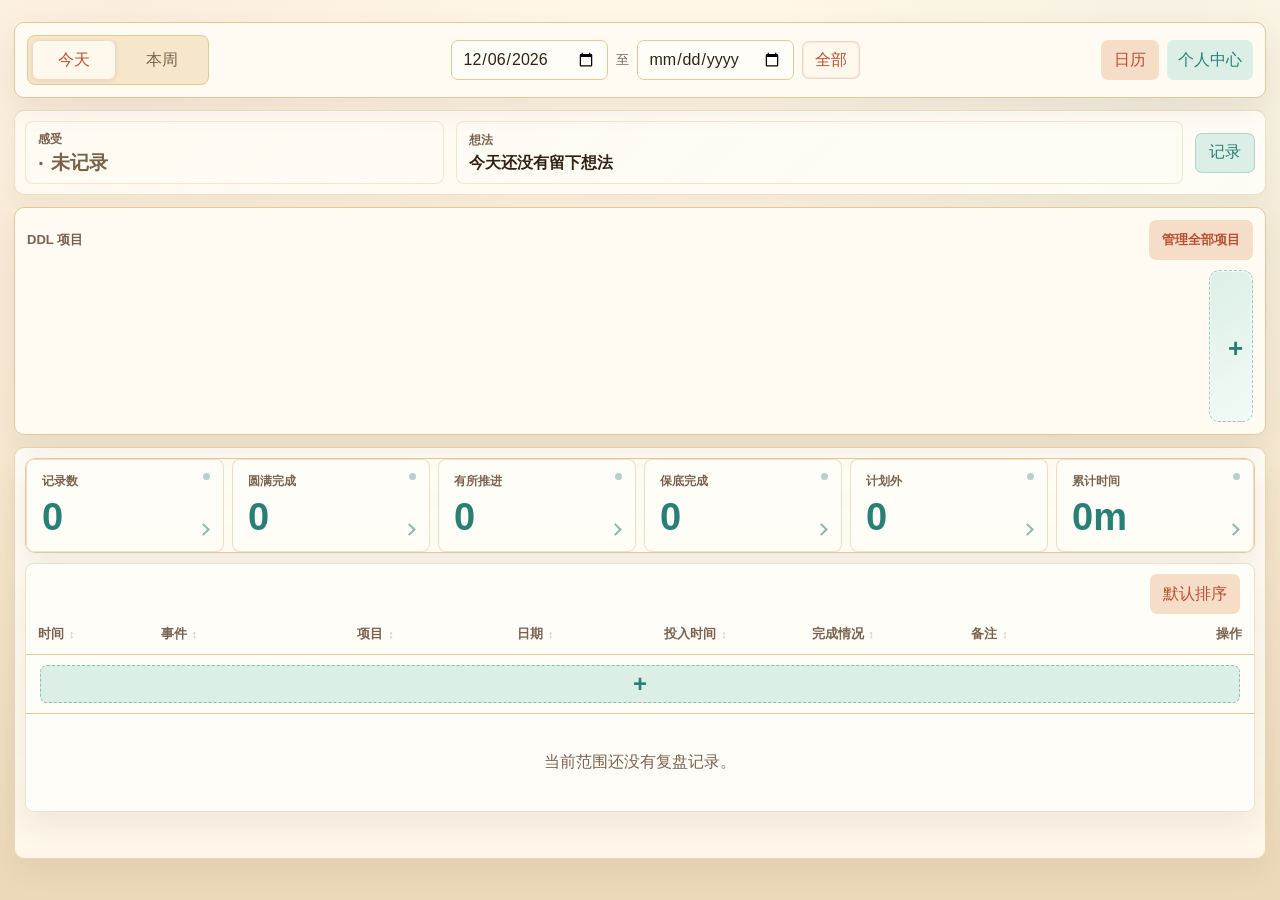
==== docs/test.html @ f7ca7f56 "Adjust test calendar defaults and mood chart" ====
<!doctype html>
<html lang="zh-CN">
<head>
  <meta charset="utf-8">
  <meta name="viewport" content="width=device-width, initial-scale=1">
  <title>每日任务表</title>
  <style>
    :root {
      color-scheme: light;
      --bg: #ecd9b9;
      --panel: #fffaf2;
      --text: #332216;
      --muted: #7b6250;
      --line: #e3c99a;
      --red-bg: #fff3ec;
      --red-line: #b94f32;
      --red-text: #8f3225;
      --green-bg: #edf4e4;
      --green-line: #3f8567;
      --green-text: #246950;
      --accent: #b94f32;
      --accent-soft: #f6ddc7;
      --gold-soft: #fff0c0;
      --gold: #94610f;
      --teal: #287f74;
      --teal-soft: #dcefe6;
      --shadow: 0 12px 28px rgba(80, 49, 20, 0.08);
    }

    * {
      box-sizing: border-box;
    }

    body {
      margin: 0;
      min-height: 100vh;
      background:
        radial-gradient(circle at 10% 0%, rgba(185, 79, 50, 0.06), transparent 31%),
        radial-gradient(circle at 90% 12%, rgba(40, 127, 116, 0.05), transparent 28%),
        linear-gradient(180deg, #fff7e8, var(--bg));
      color: var(--text);
      font-family: -apple-system, BlinkMacSystemFont, "Segoe UI", "PingFang SC",
        "Microsoft YaHei", sans-serif;
      letter-spacing: 0;
    }

    button,
    input,
    select,
    textarea {
      font: inherit;
    }

    button {
      cursor: pointer;
    }

    .emoji-mark {
      font-family: "Apple Color Emoji", "Segoe UI Emoji", "Noto Color Emoji", sans-serif;
    }

    .app {
      width: min(1280px, calc(100vw - 28px));
      margin: 0 auto;
      padding: 22px 0 40px;
    }

    .topbar,
    .ddl-strip,
    .status-panel,
    .todo-panel,
    .calendar-panel {
      background: var(--panel);
      border: 1px solid var(--line);
      border-radius: 10px;
      box-shadow: var(--shadow);
      backdrop-filter: blur(2px);
    }

    .topbar {
      display: grid;
      grid-template-columns: auto minmax(260px, 1fr) auto;
      gap: 12px;
      align-items: center;
      padding: 12px;
      margin-bottom: 12px;
    }

    .calendar-range-title {
      display: none;
      align-items: center;
      gap: 8px;
      min-width: 0;
    }

    .calendar-range-title button,
    .calendar-range-title select {
      min-height: 38px;
      border-radius: 7px;
      font-size: 15px;
      font-weight: 760;
    }

    .calendar-range-title button {
      padding: 0 14px;
      color: var(--accent);
      border: 1px solid rgba(185, 79, 50, 0.16);
      background: rgba(255, 248, 236, 0.7);
    }

    .calendar-range-title button.active {
      background: rgba(255, 248, 236, 0.96);
      box-shadow: inset 0 0 0 1px rgba(185, 79, 50, 0.12);
    }

    .calendar-range-title select {
      width: auto;
      min-width: 108px;
      padding-right: 28px;
      color: var(--text);
      background: #fffdf7;
    }

    .topbar.calendar-mode {
      grid-template-columns: minmax(0, 1fr) auto;
    }

    .topbar.calendar-mode .calendar-range-title {
      display: flex;
    }

    .topbar.calendar-mode .segmented,
    .topbar.calendar-mode .range-control {
      display: none;
    }

    .segmented {
      display: inline-grid;
      grid-template-columns: repeat(2, minmax(84px, 1fr));
      gap: 4px;
      padding: 4px;
      border: 1px solid var(--line);
      border-radius: 8px;
      background: #f6e7ca;
    }

    .segmented button,
    .ghost,
    .primary,
    .icon-button {
      min-height: 40px;
      border: 0;
      border-radius: 7px;
      transition: transform 140ms ease, background 140ms ease, color 140ms ease;
    }

    .segmented button {
      padding: 0 14px;
      color: var(--muted);
      background: transparent;
      outline: none;
    }

    .segmented button.active {
      color: var(--accent);
      background: #fff8ec;
      box-shadow: inset 0 0 0 1px rgba(185, 79, 50, 0.2), 0 1px 5px rgba(83, 48, 22, 0.09);
    }

    .segmented button:focus-visible,
    .ghost:focus-visible,
    .primary:focus-visible,
    .icon-button:focus-visible,
    .add-todo:focus-visible,
    .metric-button:focus-visible {
      outline: 2px solid rgba(185, 79, 50, 0.28);
      outline-offset: 2px;
    }

    .range-control {
      display: flex;
      flex-wrap: wrap;
      gap: 8px;
      align-items: center;
      justify-content: center;
    }

    .range-control span {
      color: var(--muted);
      font-size: 13px;
    }

    .range-control .range-helper {
      min-height: 38px;
      padding: 0 12px;
      color: var(--accent);
      border: 1px solid rgba(185, 79, 50, 0.14);
      background: rgba(255, 248, 236, 0.52);
      box-shadow: none;
    }

    .range-control .range-helper.active {
      border-color: rgba(185, 79, 50, 0.22);
      background: rgba(255, 248, 236, 0.82);
      box-shadow: inset 0 0 0 1px rgba(185, 79, 50, 0.08);
    }

    input,
    select,
    textarea {
      min-height: 40px;
      padding: 9px 11px;
      color: var(--text);
      border: 1px solid var(--line);
      border-radius: 7px;
      background: #fffdf7;
      outline: none;
    }

    textarea {
      width: 100%;
      min-height: 90px;
      resize: vertical;
    }

    input:focus,
    select:focus,
    textarea:focus {
      border-color: var(--accent);
      box-shadow: 0 0 0 3px rgba(185, 79, 50, 0.15);
    }

    .ghost,
    .icon-button {
      color: var(--accent);
      background: var(--accent-soft);
    }

    .ghost {
      padding: 0 13px;
    }

    .primary {
      padding: 0 16px;
      color: #fff;
      background: var(--accent);
      font-weight: 720;
    }

    .segmented button:hover,
    .ghost:hover,
    .primary:hover,
    .icon-button:hover {
      transform: translateY(-1px);
    }



    .top-actions {
      display: flex;
      gap: 8px;
      align-items: center;
      justify-content: flex-end;
    }

    .ghost.active {
      color: var(--accent);
      background: rgba(246, 221, 199, 0.82);
      box-shadow: inset 0 0 0 2px rgba(185, 79, 50, 0.12);
    }

    .account-button {
      min-width: 40px;
      padding-inline: 11px;
      color: var(--teal);
      background: var(--teal-soft);
    }

    .drawer-backdrop {
      position: fixed;
      inset: 0;
      z-index: 9000;
      background: rgba(57, 36, 26, 0.28);
      opacity: 0;
      pointer-events: none;
      transition: opacity 160ms ease;
    }

    .drawer-backdrop.open {
      opacity: 1;
      pointer-events: auto;
    }

    .account-drawer {
      position: fixed;
      top: 0;
      right: 0;
      z-index: 9001;
      width: min(390px, calc(100vw - 28px));
      height: 100vh;
      padding: 18px;
      overflow-y: auto;
      color: var(--text);
      background: linear-gradient(180deg, #fffdf7, #fff5e5);
      border-left: 1px solid var(--line);
      box-shadow: -18px 0 40px rgba(57, 36, 26, 0.18);
      transform: translateX(104%);
      transition: transform 190ms ease;
    }

    .account-drawer.open {
      transform: translateX(0);
    }

    .drawer-head {
      display: flex;
      align-items: flex-start;
      justify-content: space-between;
      gap: 10px;
      margin-bottom: 14px;
    }

    .drawer-head h2 {
      margin: 0;
      font-size: 22px;
    }

    .drawer-section {
      display: grid;
      gap: 10px;
      padding: 13px;
      margin-bottom: 12px;
      border: 1px solid rgba(227, 200, 155, 0.72);
      border-radius: 10px;
      background: rgba(255, 253, 247, 0.78);
    }

    .drawer-section h3 {
      margin: 0;
      color: var(--muted);
      font-size: 13px;
      font-weight: 820;
    }

    .account-status {
      display: flex;
      align-items: center;
      justify-content: space-between;
      gap: 10px;
      padding: 10px;
      border-radius: 9px;
      background: rgba(220, 239, 230, 0.74);
      color: var(--green-text);
      font-weight: 820;
    }

    .account-status.inactive {
      background: rgba(246, 221, 199, 0.68);
      color: var(--muted);
    }

    .account-status strong {
      font-size: 17px;
    }

    .account-card {
      display: grid;
      gap: 8px;
      padding: 11px;
      border: 1px solid rgba(63, 133, 103, 0.26);
      border-radius: 10px;
      background: linear-gradient(135deg, rgba(220, 239, 230, 0.82), rgba(255, 253, 247, 0.9));
    }

    .account-row {
      display: grid;
      grid-template-columns: 42px minmax(0, 1fr) auto;
      gap: 8px;
      align-items: center;
      font-size: 13px;
    }

    .account-row span:first-child {
      color: var(--muted);
      font-weight: 760;
    }

    .account-value {
      min-width: 0;
      overflow: hidden;
      text-overflow: ellipsis;
      white-space: nowrap;
      color: var(--green-text);
      font-weight: 820;
    }

    .tiny-button {
      min-height: 28px;
      padding: 0 8px;
      border: 0;
      border-radius: 7px;
      color: var(--accent);
      background: rgba(246, 221, 199, 0.72);
      font-size: 12px;
      font-weight: 760;
    }

    .drawer-section.pro-is-active {
      border-color: rgba(63, 133, 103, 0.28);
      background: linear-gradient(135deg, rgba(220, 239, 230, 0.46), rgba(255, 253, 247, 0.82));
    }

    [hidden] {
      display: none !important;
    }

    .pro-active-panel {
      display: grid;
      gap: 8px;
    }

    .pro-activated-note {
      padding: 9px 10px;
      border-radius: 9px;
      background: rgba(220, 239, 230, 0.7);
      color: var(--green-text);
      font-size: 12px;
      font-weight: 720;
      line-height: 1.45;
    }

    .pro-benefits {
      display: grid;
      gap: 7px;
      margin: 0;
      padding: 0;
      list-style: none;
    }

    .pro-benefits li {
      display: flex;
      gap: 7px;
      align-items: baseline;
      color: var(--text);
      font-size: 13px;
      font-weight: 760;
    }

    .pro-benefits li::before {
      content: "✓";
      color: var(--green-text);
      font-weight: 900;
    }

    .upgrade-card {
      display: grid;
      gap: 9px;
      padding: 13px;
      border-radius: 12px;
      background:
        radial-gradient(circle at 8% 0%, rgba(40, 127, 116, 0.12), transparent 34%),
        linear-gradient(135deg, rgba(255, 240, 192, 0.72), rgba(255, 243, 236, 0.9));
      border: 1px solid rgba(185, 79, 50, 0.18);
    }

    .upgrade-card strong {
      font-size: 17px;
      line-height: 1.25;
    }

    .upgrade-price {
      display: flex;
      align-items: baseline;
      justify-content: space-between;
      gap: 8px;
      width: 100%;
      min-height: 46px;
      padding: 10px 12px;
      border: 0;
      border-radius: 9px;
      color: #fffaf0;
      background: var(--accent);
      font: inherit;
      font-weight: 820;
      text-align: left;
      cursor: pointer;
    }

    .upgrade-price span {
      font-size: 12px;
      opacity: 0.9;
    }

    .pro-quick-action {
      min-height: 40px;
      color: var(--green-text);
      background: rgba(220, 239, 230, 0.76);
    }

    .test-reset-pro {
      justify-self: start;
      min-height: 30px;
      padding-inline: 9px;
      font-size: 12px;
      opacity: 0.78;
    }

    .sync-confirm {
      display: grid;
      gap: 7px;
      padding: 10px;
      border: 1px solid rgba(185, 79, 50, 0.18);
      border-radius: 9px;
      background: rgba(255, 246, 235, 0.88);
    }

    .sync-confirm strong {
      font-size: 14px;
    }

    .sync-confirm p {
      margin: 0;
      color: var(--muted);
      font-size: 12px;
      font-weight: 650;
      line-height: 1.45;
    }

    .sync-confirm-actions {
      display: flex;
      justify-content: flex-end;
      gap: 8px;
    }

    .sync-confirm-actions button {
      min-height: 32px;
      padding-inline: 12px;
      font-size: 13px;
    }

    .sync-message {
      min-height: 0;
      padding: 0;
      color: var(--green-text);
      font-size: 12px;
      font-weight: 720;
      line-height: 1.45;
    }

    .sync-message:not(:empty) {
      padding: 8px 10px;
      border-radius: 8px;
      background: rgba(220, 239, 230, 0.68);
    }

    .drawer-form {
      display: grid;
      gap: 8px;
    }

    .drawer-form input {
      width: 100%;
    }

    .drawer-note {
      margin: 0;
      color: var(--muted);
      font-size: 12px;
      font-weight: 650;
      line-height: 1.5;
    }

    .sync-action-grid {
      display: grid;
      gap: 8px;
    }

    .sync-action {
      display: grid;
      gap: 4px;
      width: 100%;
      min-height: 58px;
      padding: 10px 12px;
      text-align: left;
      border: 1px solid rgba(227, 200, 155, 0.66);
      border-radius: 9px;
      background: #fffaf2;
      color: var(--text);
    }

    .sync-action strong {
      color: var(--accent);
      font-size: 14px;
    }

    .sync-action span {
      color: var(--muted);
      font-size: 12px;
      font-weight: 650;
    }

    .note-detail-toolbar {
      display: flex;
      flex-wrap: wrap;
      gap: 8px;
      justify-content: flex-end;
      margin-bottom: 2px;
    }

    .ddl-strip {
      display: grid;
      gap: 10px;
      padding: 12px;
      margin-bottom: 12px;
    }

    .section-title {
      display: flex;
      align-items: center;
      justify-content: space-between;
      gap: 10px;
      color: var(--muted);
      font-size: 13px;
      font-weight: 720;
    }

    .project-rail-layout {
      position: relative;
      display: grid;
      grid-template-columns: minmax(0, 1fr) 44px;
      gap: 12px;
      align-items: stretch;
    }

    .project-rail-layout::after {
      content: "";
      pointer-events: none;
      position: absolute;
      top: 2px;
      right: 52px;
      bottom: 4px;
      width: 36px;
      background: linear-gradient(90deg, rgba(255, 250, 241, 0), rgba(91, 58, 24, 0.16));
      border-radius: 0 10px 10px 0;
      z-index: 2;
      opacity: 0;
      transition: opacity 0.18s ease;
    }

    .project-rail-layout.has-overflow::after {
      opacity: 1;
    }

    .project-rail {
      display: grid;
      grid-auto-flow: column;
      grid-auto-columns: max(210px, calc((100% - 28px) / 3));
      gap: 14px;
      overflow-x: auto;
      overscroll-behavior-x: contain;
      padding: 2px 2px 4px;
      scroll-snap-type: x proximity;
    }

    .project-rail-layout.has-overflow .project-rail {
      grid-auto-columns: max(210px, calc((100% - 54px) / 3));
    }

    .fixed-add-card {
      width: 44px;
      min-width: 44px;
      min-height: 152px;
      padding: 0;
      font-size: 26px;
      z-index: 3;
    }

    .fixed-add-card span {
      font-size: 0;
    }

    .fixed-add-card span::before {
      content: "+";
      font-size: 26px;
      line-height: 1;
    }

    .project-card {
      position: relative;
      display: grid;
      grid-template-rows: 1fr auto;
      min-height: 152px;
      padding: 17px 18px 14px;
      border: 1px solid rgba(223, 193, 139, 0.82);
      border-radius: 10px;
      background:
        linear-gradient(145deg, rgba(255, 253, 247, 0.98), rgba(255, 246, 229, 0.9)),
        #fff8ec;
      box-shadow: 0 10px 24px rgba(91, 58, 24, 0.08), inset 0 1px 0 rgba(255, 255, 255, 0.78);
      overflow: hidden;
      scroll-snap-align: start;
      transition: transform 140ms ease, box-shadow 140ms ease, border-color 140ms ease;
    }

    .project-card:hover {
      transform: translateY(-1px);
      box-shadow: 0 14px 28px rgba(91, 58, 24, 0.11), inset 0 1px 0 rgba(255, 255, 255, 0.82);
    }

    .project-card.is-filtered {
      border-color: rgba(40, 127, 116, 0.72);
      box-shadow: 0 0 0 3px rgba(40, 127, 116, 0.13), 0 16px 30px rgba(40, 127, 116, 0.12), inset 0 1px 0 rgba(255, 255, 255, 0.86);
    }

    .project-card.is-filtered::after {
      content: "";
      position: absolute;
      inset: 10px 10px auto auto;
      width: 9px;
      height: 9px;
      border-radius: 999px;
      background: var(--teal);
      box-shadow: 0 0 0 5px rgba(40, 127, 116, 0.12);
    }

    .project-card.has-ddl {
      background:
        radial-gradient(circle at 88% 12%, rgba(255, 255, 255, 0.72), transparent 28%),
        linear-gradient(145deg, rgba(255, 242, 202, 0.95), rgba(255, 251, 242, 0.94)),
        var(--gold-soft);
      border-color: rgba(205, 151, 55, 0.62);
    }

    .project-card.due-soon {
      background:
        radial-gradient(circle at 88% 12%, rgba(255, 255, 255, 0.7), transparent 29%),
        linear-gradient(145deg, rgba(255, 229, 214, 0.96), rgba(255, 248, 239, 0.94)),
        #fff3ec;
      border-color: rgba(185, 79, 50, 0.58);
    }

    .project-card.due-later {
      background:
        radial-gradient(circle at 88% 12%, rgba(255, 255, 255, 0.72), transparent 28%),
        linear-gradient(145deg, rgba(255, 241, 203, 0.96), rgba(255, 251, 242, 0.94)),
        var(--gold-soft);
      border-color: rgba(205, 151, 55, 0.62);
    }

    .project-card.has-ddl::before {
      content: "";
      position: absolute;
      inset: 0 auto 0 0;
      width: 6px;
      background: linear-gradient(180deg, #b94f32, #d38b2c);
      box-shadow: 0 0 18px rgba(185, 79, 50, 0.22);
    }

    .project-card.due-later::before {
      background: linear-gradient(180deg, #94610f, #d1a34a);
      box-shadow: 0 0 18px rgba(148, 97, 15, 0.18);
    }

    .project-card.add-card {
      place-items: center;
      color: var(--teal);
      background:
        linear-gradient(145deg, rgba(220, 239, 230, 0.95), rgba(246, 253, 249, 0.86)),
        var(--teal-soft);
      border: 1px dashed rgba(40, 127, 116, 0.38);
      box-shadow: inset 0 0 0 1px rgba(255, 255, 255, 0.5);
      font-weight: 760;
    }

    .project-card.add-card:hover {
      border-color: rgba(40, 127, 116, 0.54);
      background:
        linear-gradient(145deg, rgba(211, 235, 223, 0.98), rgba(247, 253, 250, 0.9)),
        var(--teal-soft);
    }

    .project-card.other-card {
      color: rgba(122, 97, 72, 0.72);
      background:
        linear-gradient(145deg, rgba(244, 236, 220, 0.8), rgba(255, 250, 241, 0.7)),
        rgba(238, 229, 212, 0.46);
      border-color: rgba(138, 104, 79, 0.22);
      box-shadow: none;
    }

    .other-count {
      margin-top: 8px;
      color: var(--muted);
      font-size: 13px;
      font-weight: 720;
    }

    .project-time-total {
      width: fit-content;
      max-width: 100%;
      padding: 4px 8px;
      color: rgba(42, 111, 86, 0.86);
      border: 1px solid rgba(42, 111, 86, 0.2);
      border-radius: 999px;
      background: rgba(229, 244, 234, 0.72);
      font-size: 12px;
      font-weight: 780;
      line-height: 1.2;
    }

    .project-content {
      display: grid;
      align-content: start;
      gap: 16px;
      min-width: 0;
      padding-left: 4px;
    }

    .project-name {
      min-width: 0;
      max-width: calc(100% - 28px);
      font-size: 18px;
      font-weight: 820;
      line-height: 1.25;
      overflow: hidden;
      text-overflow: ellipsis;
      white-space: nowrap;
    }

    .project-countdown {
      display: grid;
      grid-template-columns: auto minmax(0, 1fr);
      gap: 16px;
      align-items: center;
    }

    .project-date-placeholder {
      width: fit-content;
      max-width: 100%;
      padding: 6px 0 8px;
      color: rgba(122, 97, 72, 0.76);
      border-bottom: 1px dashed rgba(138, 104, 79, 0.32);
      font-size: 13px;
      font-weight: 760;
    }

    .schedule-editor {
      display: grid;
      grid-template-columns: minmax(112px, auto) minmax(0, 1fr);
      gap: 7px;
      align-items: center;
      max-width: 100%;
    }

    .project-card .schedule-editor {
      grid-template-columns: 1fr;
      width: 100%;
      padding-right: 30px;
    }

    .days-left {
      display: inline-flex;
      align-items: baseline;
      justify-content: center;
      min-width: 104px;
      min-height: 72px;
      padding: 8px 16px;
      color: #fffaf0;
      border-radius: 12px;
      background: linear-gradient(135deg, #b94f32, #d56b39);
      box-shadow: 0 14px 26px rgba(185, 79, 50, 0.22), inset 0 1px 0 rgba(255, 255, 255, 0.22);
      font-size: 38px;
      font-weight: 860;
      line-height: 1;
    }

    .days-left.long-range {
      align-items: center;
      min-width: 118px;
      font-size: 24px;
      letter-spacing: 0;
    }

    .days-left small {
      margin-left: 4px;
      font-size: 15px;
      font-weight: 760;
    }

    .project-card.due-later .days-left {
      color: #4b3216;
      background: linear-gradient(135deg, #f2c761, #e6b54d);
      box-shadow: 0 12px 22px rgba(148, 97, 15, 0.16), inset 0 1px 0 rgba(255, 255, 255, 0.32);
    }

    .project-card.waiting-project {
      background:
        radial-gradient(circle at 88% 12%, rgba(255, 255, 255, 0.72), transparent 29%),
        linear-gradient(145deg, rgba(255, 251, 242, 0.98), rgba(255, 246, 226, 0.92)),
        #fff8e8;
      border-color: rgba(185, 126, 31, 0.46);
    }

    .project-card.waiting-project::before {
      background: linear-gradient(180deg, #b97e1f, #e1b960);
      box-shadow: 0 0 18px rgba(185, 126, 31, 0.18);
    }

    .project-card.due-soon .days-left {
      background: linear-gradient(135deg, #b94f32, #d56b39);
    }

    .countdown-text {
      color: var(--muted);
      font-size: 13px;
      font-weight: 760;
      line-height: 1.36;
    }

    .project-ddl {
      color: var(--gold);
      font-size: 13px;
      font-weight: 720;
    }

    .project-card > .project-card-actions {
      position: absolute;
      right: 12px;
      bottom: 12px;
      display: flex;
      justify-content: flex-end;
      gap: 6px;
    }

    .project-card > .project-card-actions .icon-button {
      width: 28px;
      min-width: 28px;
      min-height: 28px;
      color: rgba(185, 79, 50, 0.58);
      background: rgba(246, 221, 199, 0.58);
      box-shadow: none;
      font-size: 13px;
    }

    .project-card:has(.schedule-editor) > .project-card-actions {
      opacity: 0.25;
      pointer-events: none;
    }

    .project-list-item .project-card-actions {
      display: flex;
      justify-content: flex-end;
      gap: 6px;
    }

    .project-list-item .project-card-actions .icon-button {
      width: 30px;
      min-width: 30px;
      min-height: 30px;
      color: rgba(185, 79, 50, 0.62);
      background: rgba(246, 221, 199, 0.58);
      box-shadow: none;
    }

    .project-list {
      display: grid;
      gap: 12px;
      max-height: min(62vh, 560px);
      overflow: auto;
      padding-right: 3px;
      outline: none;
    }

    .project-list-group {
      display: grid;
      gap: 0;
      border: 1px solid rgba(227, 200, 155, 0.62);
      border-radius: 10px;
      background: rgba(255, 250, 241, 0.62);
      overflow: hidden;
    }

    .project-list-group + .project-list-group {
      margin-top: 0;
    }

    .project-list-heading {
      display: flex;
      align-items: center;
      justify-content: space-between;
      width: 100%;
      min-height: 48px;
      padding: 12px 14px;
      color: var(--muted);
      border: 0;
      background: linear-gradient(90deg, rgba(255, 244, 224, 0.94), rgba(255, 252, 246, 0.76));
      text-align: left;
      font-size: 15px;
      font-weight: 820;
      cursor: pointer;
    }

    .project-list-heading:focus {
      outline: none;
    }

    .project-list-heading:focus-visible {
      box-shadow: inset 0 0 0 2px rgba(185, 79, 50, 0.18);
    }

    .project-list-heading .heading-main {
      display: inline-flex;
      align-items: center;
      gap: 8px;
    }

    .project-list-heading .chevron {
      color: var(--accent);
      font-size: 16px;
      line-height: 1;
    }

    .project-list-heading strong {
      color: var(--text);
      font-size: 17px;
    }

    .project-list-heading[aria-expanded="true"] {
      border-bottom: 1px solid rgba(227, 200, 155, 0.45);
    }

    .project-list-item {
      display: grid;
      grid-template-columns: minmax(190px, 1fr) minmax(150px, 220px) 38px;
      gap: 12px;
      align-items: center;
      min-height: 64px;
      margin: 9px 12px;
      padding: 12px 14px;
      border: 1px solid rgba(227, 200, 155, 0.72);
      border-radius: 10px;
      background: rgba(255, 253, 247, 0.84);
      overflow: visible;
    }

    .project-list-item:has(.schedule-editor) {
      grid-template-columns: minmax(190px, 1fr) minmax(340px, 1.25fr) 38px;
    }

    .project-list-item .project-ddl {
      min-width: 0;
      overflow: hidden;
      text-overflow: ellipsis;
      white-space: nowrap;
    }

    .project-list-item .project-ddl:has(.schedule-editor) {
      overflow: visible;
      white-space: normal;
    }

    .project-list-item .schedule-editor {
      grid-template-columns: 1fr;
      width: 100%;
    }

    .merge-panel {
      display: grid;
      gap: 12px;
      padding: 14px;
      border: 1px solid rgba(227, 200, 155, 0.62);
      border-radius: 10px;
      background: linear-gradient(135deg, rgba(255, 247, 232, 0.9), rgba(255, 253, 247, 0.96));
    }

    .merge-panel[hidden] {
      display: none;
    }

    .merge-panel-head {
      display: flex;
      justify-content: space-between;
      gap: 12px;
      color: var(--muted);
      font-size: 13px;
      font-weight: 720;
      line-height: 1.45;
    }

    .merge-grid {
      display: grid;
      grid-template-columns: minmax(0, 1.2fr) minmax(0, 1fr);
      gap: 12px;
      align-items: start;
    }

    .merge-grid select {
      width: 100%;
      min-height: 40px;
    }

    .merge-grid select[multiple] {
      min-height: 124px;
      padding: 8px;
    }

    .merge-actions {
      display: flex;
      justify-content: flex-end;
      gap: 8px;
      flex-wrap: wrap;
    }

    .main-content {
      display: grid;
      gap: 10px;
      padding: 10px;
      border: 1px solid rgba(227, 200, 155, 0.72);
      border-radius: 10px;
      background: linear-gradient(180deg, rgba(255, 253, 247, 0.94), rgba(255, 249, 238, 0.9));
      box-shadow: 0 12px 28px rgba(91, 58, 24, 0.08), inset 0 1px 0 rgba(255, 255, 255, 0.82);
    }

    .day-state-strip {
      display: grid;
      grid-template-columns: minmax(230px, 0.95fr) minmax(0, 1.65fr) auto;
      gap: 12px;
      align-items: stretch;
      min-height: 74px;
      margin: 0 0 12px;
      padding: 10px;
      border: 1px solid rgba(227, 200, 155, 0.58);
      border-radius: 10px;
      background: linear-gradient(135deg, var(--mood-bg, rgba(255, 250, 241, 0.9)), rgba(255, 253, 247, 0.95));
      box-shadow: inset 0 1px 0 rgba(255, 255, 255, 0.84), 0 8px 18px rgba(91, 58, 24, 0.045);
    }

    .day-state-strip.range-mode {
      grid-template-columns: minmax(340px, 1.25fr) minmax(0, 1fr);
      cursor: default;
    }

    .day-state-strip.range-mode #openDayStateBtn {
      display: none;
    }

    .state-strip-title,
    .mood-summary,
    .thought-summary {
      min-width: 0;
      padding: 9px 12px;
      border: 1px solid rgba(227, 200, 155, 0.42);
      border-radius: 8px;
      background: rgba(255, 253, 247, 0.48);
    }

    .state-strip-title {
      display: none;
    }

    .state-strip-title span,
    .mood-summary span,
    .thought-summary > span {
      color: var(--muted);
      font-size: 12px;
      font-weight: 720;
    }

    .state-strip-title strong {
      color: var(--text);
      font-size: 18px;
      line-height: 1.1;
    }

    .day-state-strip.range-mode .mood-summary,
    .thought-summary {
      cursor: pointer;
    }

    .day-state-strip:not(.range-mode) .mood-summary {
      cursor: default;
    }

    .mood-summary {
      display: grid;
      align-content: center;
      gap: 4px;
    }

    .mood-summary strong {
      display: inline-flex;
      align-items: center;
      gap: 7px;
      min-width: 0;
      color: var(--mood-color, var(--text));
      font-size: 19px;
      line-height: 1.16;
    }

    .mood-summary .mood-emoji {
      font-family: "Apple Color Emoji", "Segoe UI Emoji", "Noto Color Emoji", sans-serif;
      font-size: 21px;
      line-height: 1;
    }

    .thought-summary {
      display: grid;
      align-content: center;
      gap: 4px;
      min-height: 52px;
      color: var(--text);
      font-weight: 760;
      overflow: hidden;
    }

    #openDayStateBtn {
      align-self: center;
      color: var(--teal);
      background: var(--teal-soft);
      border: 1px solid rgba(40, 127, 116, 0.24);
    }

    .thought-line {
      display: flex;
      align-items: baseline;
      gap: 7px;
      min-width: 0;
      white-space: nowrap;
    }

    .thought-time {
      flex: 0 0 auto;
      color: var(--muted);
      font-size: 12px;
      font-weight: 760;
    }

    .thought-text {
      min-width: 0;
      overflow: hidden;
      text-overflow: ellipsis;
      white-space: nowrap;
    }

    .mood-curve {
      width: 100%;
      min-height: 48px;
    }

    .mood-curve svg {
      display: block;
      width: 100%;
      height: 62px;
      overflow: visible;
    }

    .mood-curve .curve-segment {
      fill: none;
      stroke: var(--segment-color, #4f8f76);
      stroke-width: 3;
      stroke-linecap: round;
      stroke-linejoin: round;
    }

    .mood-curve path.curve-segment {
      stroke-width: 3.5;
    }

    .mood-curve circle {
      fill: var(--point-color, #4f8f76);
      stroke: #fffaf0;
      stroke-width: 2;
    }

    .mood-curve .curve-guide {
      stroke: rgba(138, 104, 79, 0.14);
      stroke-width: 1;
    }

    .mood-curve .neutral-guide {
      stroke: rgba(138, 104, 79, 0.46);
      stroke-width: 1.5;
      stroke-dasharray: 4 5;
    }

    .mood-curve text {
      font-weight: 720;
    }

    #dayStateDialog {
      width: min(680px, calc(100vw - 28px));
    }

    .mood-picker {
      display: grid;
      grid-template-columns: repeat(7, minmax(0, 1fr));
      gap: 6px;
      border: 0;
      padding: 0;
      margin: 0;
    }

    .mood-picker legend {
      grid-column: 1 / -1;
      margin-bottom: 4px;
      color: var(--muted);
      font-size: 12px;
      font-weight: 720;
    }

    .mood-picker label {
      position: relative;
      display: grid;
      place-items: center;
      min-height: 54px;
      padding: 7px 6px;
      color: var(--mood-option-color, var(--muted));
      border: 1px solid rgba(227, 200, 155, 0.66);
      border-radius: 8px;
      background: var(--mood-option-bg, #fffdf7);
      text-align: center;
      font-size: 12px;
      font-weight: 760;
      cursor: pointer;
      transition: transform 0.16s ease, box-shadow 0.16s ease, border-color 0.16s ease;
    }

    .mood-picker input {
      position: absolute;
      opacity: 0;
      pointer-events: none;
    }

    .mood-picker label:has(input:checked) {
      color: var(--accent);
      border-color: var(--accent);
      box-shadow: inset 0 0 0 2px rgba(185, 79, 50, 0.18), 0 10px 22px rgba(91, 58, 24, 0.12);
      transform: translateY(-2px);
    }

    .mood-picker label:has(input:checked)::after {
      content: "";
      position: absolute;
      right: 8px;
      top: 8px;
      width: 8px;
      height: 8px;
      border-radius: 999px;
      background: var(--accent);
      box-shadow: 0 0 0 4px rgba(185, 79, 50, 0.14);
    }

    #thoughtText {
      min-height: 96px;
      resize: vertical;
    }

    .thought-list {
      display: grid;
      gap: 5px;
      max-height: 150px;
      overflow: auto;
      padding-right: 2px;
    }

    .thought-item {
      display: grid;
      grid-template-columns: 9px 44px minmax(0, 1fr) auto;
      gap: 8px;
      align-items: center;
      padding: 5px 2px;
      color: var(--text);
    }

    .thought-item::before {
      content: "";
      width: 7px;
      height: 7px;
      margin-top: 7px;
      border-radius: 999px;
      background: rgba(79, 143, 118, 0.72);
    }

    .thought-item time {
      color: var(--muted);
      font-size: 11px;
      font-weight: 760;
    }

    .thought-item .thought-text-field {
      min-width: 0;
      overflow: hidden;
      text-overflow: ellipsis;
      white-space: nowrap;
    }

    .thought-actions {
      display: inline-flex;
      gap: 4px;
      opacity: 0.46;
      transition: opacity 140ms ease;
    }

    .thought-item:hover .thought-actions {
      opacity: 1;
    }

    .thought-action {
      width: 28px;
      height: 28px;
      min-height: 28px;
      border: 0;
      border-radius: 7px;
      color: var(--muted);
      background: rgba(246, 221, 199, 0.62);
    }

    .thought-action:hover {
      color: var(--accent);
      background: rgba(246, 221, 199, 0.94);
    }

    .thought-edit-input {
      width: 100%;
      min-width: 0;
      min-height: 116px;
      max-height: 260px;
      padding: 9px 10px;
      border: 1px solid rgba(185, 79, 50, 0.28);
      border-radius: 8px;
      background: #fffdf7;
      line-height: 1.55;
      resize: vertical;
    }

    .thought-item.editing {
      grid-template-columns: 9px 44px minmax(0, 1fr);
      align-items: start;
      padding-block: 8px;
    }

    .thought-item.editing .thought-actions {
      display: none;
    }

    #noteDetailDialog {
      width: min(760px, calc(100vw - 28px));
    }

    .note-detail-body {
      display: grid;
      gap: 12px;
    }

    .mood-chart {
      padding: 10px;
      overflow-x: auto;
      overflow-y: hidden;
      border: 1px solid rgba(227, 200, 155, 0.58);
      border-radius: 9px;
      background: linear-gradient(135deg, rgba(255, 253, 247, 0.96), rgba(249, 241, 224, 0.72));
      scrollbar-color: rgba(185, 79, 50, 0.24) transparent;
    }

    .mood-chart svg {
      display: block;
      width: var(--chart-width, 720px);
      max-width: none;
      height: 260px;
    }

    .thought-day {
      border: 1px solid rgba(227, 200, 155, 0.54);
      border-radius: 9px;
      background: rgba(255, 253, 247, 0.76);
      overflow: hidden;
    }

    .thought-day summary {
      display: flex;
      justify-content: space-between;
      gap: 12px;
      padding: 10px 12px;
      color: var(--text);
      font-weight: 800;
      cursor: pointer;
      background: linear-gradient(90deg, rgba(255, 246, 229, 0.86), rgba(255, 253, 247, 0.8));
    }

    .thought-day .thought-list {
      padding: 6px 12px 10px;
    }

    .sort-header {
      display: inline-flex;
      align-items: center;
      gap: 5px;
      padding: 0;
      border: 0;
      background: transparent;
      color: inherit;
      font: inherit;
      font-weight: 820;
      cursor: pointer;
    }

    .sort-header::after {
      content: "↕";
      color: rgba(138, 104, 79, 0.42);
      font-size: 11px;
    }

    .sort-header.active::after {
      content: attr(data-mark);
      color: var(--accent);
    }

    .project-section-row td {
      height: 28px;
      padding: 4px 16px;
      color: rgba(138, 104, 79, 0.58);
      font-size: 12px;
      font-weight: 760;
      text-align: right;
      background: linear-gradient(90deg, rgba(255, 253, 247, 0), rgba(247, 236, 215, 0.56));
      border-bottom: 1px solid rgba(227, 200, 155, 0.36);
    }

    .status-panel {
      display: grid;
      grid-template-columns: repeat(6, minmax(0, 1fr));
      gap: 8px;
      padding: 0;
      overflow: hidden;
      background: transparent;
    }

    .metric,
    .metric-button {
      position: relative;
      display: grid;
      align-content: space-between;
      min-width: 0;
      min-height: 86px;
      padding: 13px 15px 14px;
      border: 1px solid rgba(227, 200, 155, 0.56);
      border-radius: 8px;
      background: rgba(255, 253, 247, 0.86);
      box-shadow: inset 0 1px 0 rgba(255, 255, 255, 0.78);
    }

    .metric::before,
    .metric-button::before {
      content: "";
      position: absolute;
      top: 13px;
      right: 13px;
      width: 7px;
      height: 7px;
      border-radius: 999px;
      background: rgba(185, 79, 50, 0.22);
    }

    .metric span,
    .metric-button span {
      display: block;
      margin-bottom: 8px;
      color: var(--muted);
      font-size: 12px;
      font-weight: 760;
    }

    .metric strong,
    .metric-button strong {
      display: block;
      overflow: hidden;
      color: var(--text);
      font-size: clamp(26px, 2.4vw, 34px);
      line-height: 1.03;
      text-overflow: ellipsis;
      white-space: nowrap;
    }

    .metric:nth-child(2)::before {
      background: rgba(185, 79, 50, 0.34);
    }

    .metric:nth-child(3)::before {
      background: rgba(63, 133, 103, 0.34);
    }

    .metric:nth-child(4)::before {
      background: rgba(209, 144, 47, 0.38);
    }

    .metric-button {
      width: 100%;
      color: inherit;
      text-align: left;
      cursor: pointer;
      transition: transform 140ms ease, border-color 140ms ease, background 140ms ease, box-shadow 140ms ease;
    }

    .metric-button::before {
      background: rgba(40, 127, 116, 0.34);
    }

    .metric-button::after {
      content: "";
      position: absolute;
      right: 15px;
      bottom: 17px;
      width: 7px;
      height: 7px;
      border-top: 2px solid rgba(40, 127, 116, 0.54);
      border-right: 2px solid rgba(40, 127, 116, 0.54);
      transform: rotate(45deg);
    }

    .metric-button strong {
      padding-right: 22px;
      color: #287f74;
      font-size: clamp(30px, 3vw, 38px);
      letter-spacing: 0;
    }

    .metric-button:hover {
      transform: translateY(-1px);
      border-color: rgba(40, 127, 116, 0.34);
      background: rgba(237, 247, 240, 0.92);
      box-shadow: 0 8px 18px rgba(105, 76, 34, 0.08), inset 0 1px 0 rgba(255, 255, 255, 0.82);
    }

    .todo-panel {
      overflow: hidden;
      border: 1px solid rgba(227, 200, 155, 0.56);
      border-radius: 9px;
      background: #fffdf8;
    }

    .todo-tools {
      display: flex;
      justify-content: flex-end;
      gap: 8px;
      padding: 10px 14px 0;
      background: transparent;
    }

    .inline-input,
    .inline-select,
    .inline-date,
    .inline-time,
    .inline-time-editor select,
    .inline-date-editor select {
      width: 100%;
      min-width: 0;
      min-height: 34px;
      padding: 6px 8px;
      color: inherit;
      border-color: rgba(227, 200, 155, 0.65);
      background: rgba(255, 253, 247, 0.72);
      font-weight: 720;
    }

    .inline-input {
      font-size: 16px;
    }

    .inline-time-editor,
    .inline-date-editor {
      display: inline-grid;
      align-items: center;
      gap: 5px;
      width: max-content;
      max-width: 100%;
      color: inherit;
      font-weight: 720;
    }

    .inline-time-editor {
      grid-template-columns: minmax(70px, auto) auto minmax(56px, auto);
      padding: 4px;
      border: 1px solid rgba(227, 200, 155, 0.65);
      border-radius: 8px;
      background: rgba(255, 253, 247, 0.8);
    }

    .inline-date-editor {
      grid-template-columns: minmax(70px, auto) minmax(50px, auto) minmax(50px, auto);
    }

    .inline-date-editor[hidden] {
      display: none;
    }

    .project-date-editor {
      grid-column: 1 / -1;
      width: 100%;
    }

    .project-card .project-date-editor {
      grid-template-columns: minmax(72px, 1fr) minmax(52px, 0.72fr) minmax(52px, 0.72fr);
    }

    .inline-time-editor select,
    .inline-date-editor select {
      width: auto;
      min-width: 0;
      padding: 5px 6px;
      font-size: 12px;
      font-variant-numeric: tabular-nums;
    }

    .inline-field-wrap {
      min-width: 140px;
    }

    [data-task-field],
    [data-project-field] {
      cursor: text;
    }

    [data-task-field="projectId"],
    [data-task-field="timeBucket"],
    [data-task-field="targetDate"],
    [data-task-field="durationMinutes"],
    [data-task-field="completionRating"],
    [data-project-field="ddl"] {
      cursor: pointer;
    }

    table {
      width: 100%;
      min-width: 0;
      table-layout: fixed;
      border-collapse: collapse;
    }

    th:nth-child(1),
    td:nth-child(1) { width: 10%; }

    th:nth-child(2),
    td:nth-child(2) { width: 16%; }

    th:nth-child(3),
    td:nth-child(3) { width: 13%; }

    th:nth-child(4),
    td:nth-child(4) { width: 12%; }

    th:nth-child(5),
    td:nth-child(5) { width: 12%; }

    th:nth-child(6),
    td:nth-child(6) { width: 13%; }

    th:nth-child(7),
    td:nth-child(7) { width: 18%; }

    th:nth-child(8),
    td:nth-child(8) { width: 6%; }

    table.project-table-view th:nth-child(1),
    table.project-table-view td:nth-child(1) { width: 13%; }

    table.project-table-view th:nth-child(2),
    table.project-table-view td:nth-child(2) { width: 17%; }

    table.project-table-view th:nth-child(3),
    table.project-table-view td:nth-child(3) { width: 10%; }

    th,
    td {
      min-width: 0;
      padding: 11px 12px;
      text-align: left;
      border-bottom: 1px solid var(--line);
      vertical-align: middle;
      white-space: nowrap;
      overflow: hidden;
      text-overflow: ellipsis;
    }

    th:last-child,
    td:last-child {
      text-align: right;
      overflow: visible;
    }

    th {
      color: var(--muted);
      background: #fffdf8;
      font-size: 13px;
      font-weight: 720;
    }

    .add-row td {
      padding: 10px 14px;
      background: #fffdf7;
    }

    .time-section-row td {
      height: 10px;
      padding: 0;
      color: transparent;
      background: transparent;
      border-bottom: 1px solid rgba(227, 200, 155, 0.22);
      font-size: 0;
      line-height: 0;
    }

    .planned-time {
      color: var(--muted);
      font-weight: 720;
      white-space: nowrap;
    }

    .planned-time.empty-time {
      opacity: 0.58;
      font-weight: 620;
    }

    .add-todo {
      width: 100%;
      min-height: 38px;
      color: var(--teal);
      border: 1px dashed rgba(47, 127, 120, 0.45);
      border-radius: 7px;
      background: var(--teal-soft);
      font-size: 24px;
      font-weight: 780;
      line-height: 1;
    }

    .task-row.pending {
      color: var(--red-text);
      background: var(--red-bg);
    }

    .task-row.pending td:first-child {
      border-left: 4px solid var(--red-line);
    }

    .task-row.done {
      color: var(--green-text);
      background: var(--green-bg);
    }

    .task-row.done td:first-child {
      border-left: 4px solid var(--green-line);
    }

    .task-remark {
      color: rgba(42, 111, 86, 0.82);
      font-weight: 680;
    }

    .task-row.dragging {
      opacity: 0.5;
    }

    .drag-handle {
      display: inline-flex;
      width: 18px;
      margin-right: 10px;
      color: rgba(138, 104, 79, 0.5);
      font-size: 16px;
      user-select: none;
    }

    .task-title {
      width: 100%;
      min-width: 0;
      font-weight: 720;
      line-height: 1.35;
      overflow: hidden;
      text-overflow: ellipsis;
      white-space: nowrap;
    }

    .task-note {
      display: none;
    }

    .completion-record {
      display: block;
      width: 100%;
      overflow: visible;
      white-space: nowrap;
    }

    .chip,
    .status {
      display: inline-flex;
      align-items: center;
      justify-content: center;
      min-height: 28px;
      max-width: 220px;
      padding: 0 10px;
      border-radius: 999px;
      border: 1px solid currentColor;
      background: rgba(255, 250, 241, 0.74);
      font-size: 13px;
      font-weight: 720;
      overflow: hidden;
      text-overflow: ellipsis;
      white-space: nowrap;
    }

    .ddl-small {
      margin-top: 6px;
      color: var(--gold);
      font-size: 13px;
      font-weight: 720;
    }

    .empty {
      padding: 38px 16px;
      color: var(--muted);
      text-align: center;
      background: #fffdf7;
    }

    .actions {
      display: inline-flex;
      gap: 6px;
      justify-content: flex-end;
      min-width: 34px;
      width: 34px;
      margin-left: auto;
    }

    .single-action {
      width: 34px;
      min-width: 34px;
    }

    .icon-button {
      width: 32px;
      min-width: 32px;
      min-height: 32px;
      padding: 0;
      font-size: 15px;
      line-height: 1;
    }

    .action-complete {
      width: 34px;
      min-width: 34px;
      min-height: 34px;
      color: #fffaf0;
      background: var(--accent);
      box-shadow: 0 6px 12px rgba(185, 79, 50, 0.13);
    }

    .action-secondary,
    .action-danger {
      width: 30px;
      min-width: 30px;
      min-height: 30px;
      color: rgba(185, 79, 50, 0.55);
      background: rgba(246, 221, 199, 0.38);
      box-shadow: none;
      font-size: 14px;
    }

    .action-secondary:hover,
    .action-danger:hover {
      background: rgba(246, 221, 199, 0.68);
    }

    .hover-tooltip {
      position: fixed;
      z-index: 9999;
      max-width: min(420px, calc(100vw - 32px));
      padding: 9px 11px;
      color: #fffaf0;
      background: rgba(57, 36, 26, 0.94);
      border: 1px solid rgba(255, 245, 226, 0.18);
      border-radius: 8px;
      box-shadow: 0 12px 26px rgba(57, 36, 26, 0.22);
      font-size: 13px;
      font-weight: 650;
      line-height: 1.45;
      pointer-events: none;
      opacity: 0;
      transform: translateY(4px);
      transition: opacity 140ms ease, transform 140ms ease;
    }

    .hover-tooltip.visible {
      opacity: 1;
      transform: translateY(0);
    }

    .hidden-note {
      color: var(--muted);
      font-size: 13px;
    }

    .calendar-panel {
      padding: 12px;
    }

    .day-card[data-date] {
      cursor: pointer;
    }

    .day-card[data-date]:focus-visible {
      outline: 2px solid rgba(185, 79, 50, 0.28);
      outline-offset: 2px;
    }

    .calendar-grid {
      display: grid;
      gap: 14px;
    }

    .month-section {
      display: grid;
      gap: 8px;
    }

    .month-title {
      color: var(--text);
      font-size: 20px;
      font-weight: 780;
    }

    .weekday-row,
    .month-grid {
      display: grid;
      grid-template-columns: repeat(7, minmax(0, 1fr));
      gap: 7px;
    }

    .weekday-row span {
      color: var(--muted);
      text-align: center;
      font-size: 13px;
      font-weight: 720;
    }

    .day-card {
      min-height: 118px;
      padding: 9px;
      border: 1px solid var(--line);
      border-radius: 8px;
      background: #fff8ec;
    }

    .day-card.outside-range {
      opacity: 0.54;
      background: rgba(255, 253, 247, 0.54);
      border-style: dashed;
    }

    .calendar-spacer {
      min-height: 34px;
      visibility: hidden;
      pointer-events: none;
    }

    .day-card.outside-range:hover,
    .day-card[data-date]:hover {
      opacity: 1;
      border-color: rgba(185, 79, 50, 0.42);
      box-shadow: 0 8px 18px rgba(91, 58, 24, 0.08);
    }

    .day-card.today {
      border-color: var(--accent);
      box-shadow: inset 0 0 0 1px rgba(185, 79, 50, 0.82);
    }

    .day-head {
      display: flex;
      justify-content: space-between;
      gap: 8px;
      margin-bottom: 10px;
      font-weight: 760;
    }

    .day-count {
      color: var(--muted);
      font-size: 13px;
      font-weight: 680;
    }

    .calendar-projects {
      display: grid;
      gap: 6px;
    }

    .calendar-project {
      display: grid;
      gap: 3px;
      padding: 8px;
      border-radius: 7px;
      background: #fffdf7;
      border: 1px solid var(--line);
    }

    .calendar-project.project-highlight {
      border-color: rgba(40, 127, 116, 0.68);
      background: linear-gradient(135deg, rgba(221, 240, 230, 0.95), rgba(255, 253, 247, 0.94));
      box-shadow: inset 4px 0 0 rgba(40, 127, 116, 0.72), 0 6px 14px rgba(40, 127, 116, 0.08);
    }

    .calendar-project.project-highlight strong {
      color: var(--teal);
    }

    .calendar-project.unassigned {
      background: rgba(238, 229, 212, 0.46);
      border-color: rgba(138, 104, 79, 0.22);
      color: rgba(122, 97, 72, 0.72);
      opacity: 0.72;
    }

    .calendar-project.unassigned strong {
      font-weight: 620;
    }

    .calendar-project strong {
      overflow: hidden;
      text-overflow: ellipsis;
      white-space: nowrap;
      font-size: 13px;
    }

    .calendar-project span {
      color: var(--muted);
      font-size: 12px;
    }

    dialog {
      width: min(700px, calc(100vw - 28px));
      max-height: min(760px, calc(100vh - 28px));
      padding: 0;
      border: 0;
      border-radius: 8px;
      box-shadow: 0 24px 70px rgba(31, 39, 45, 0.24);
      overflow: hidden;
    }

    dialog::backdrop {
      background: rgba(65, 39, 23, 0.38);
    }

    #timePieDialog {
      width: min(820px, calc(100vw - 28px));
    }

    #projectListDialog {
      width: min(760px, calc(100vw - 28px));
    }

    #projectListDialog:focus,
    #projectListDialog .dialog-body:focus,
    #projectListBody:focus {
      outline: none;
    }

    #projectListDialog .dialog-body {
      gap: 16px;
      padding: 22px 24px 18px;
    }


    .dialog-body {
      display: grid;
      gap: 12px;
      padding: 18px;
      background: #fffdf7;
    }

    .dialog-body h2 {
      margin: 0;
      font-size: 22px;
      line-height: 1.2;
    }

    .dialog-body p {
      margin: 0;
      color: var(--muted);
      font-size: 14px;
      line-height: 1.45;
    }

    .dialog-grid {
      display: grid;
      gap: 10px;
    }

    #taskDialog .dialog-grid {
      grid-template-columns: minmax(0, 1fr) minmax(0, 1fr);
      align-items: start;
    }

    #taskText,
    #taskNote,
    #taskDialog .rating-options {
      grid-column: 1 / -1;
    }

    #taskText {
      min-height: 54px;
      resize: vertical;
    }

    #taskNote {
      min-height: 44px;
    }

    .field {
      display: grid;
      gap: 5px;
    }

    .field label {
      color: var(--muted);
      font-size: 12px;
      line-height: 1;
    }

    .dialog-actions {
      display: flex;
      flex-wrap: wrap;
      justify-content: flex-end;
      gap: 8px;
    }

    .review-task {
      display: grid;
      gap: 8px;
      padding: 12px;
      border: 1px solid var(--line);
      border-radius: 8px;
      background: #fff8ec;
    }

    .review-meta {
      color: var(--muted);
      font-size: 13px;
    }

    .time-input-row {
      display: grid;
      grid-template-columns: minmax(0, 1fr) minmax(180px, 240px);
      gap: 12px;
      align-items: end;
    }

    .minute-with-unit {
      display: grid;
      grid-template-columns: minmax(0, 1fr) auto;
      gap: 8px;
      align-items: center;
    }

    .minute-with-unit input {
      width: 100%;
      min-width: 0;
    }

    .minute-unit {
      color: var(--muted);
      font-weight: 720;
      white-space: nowrap;
    }

    .rating-options {
      display: grid;
      grid-template-columns: repeat(3, minmax(0, 1fr));
      gap: 8px;
      border: 0;
      padding: 0;
      margin: 0;
    }

    .rating-options legend {
      margin-bottom: 7px;
      color: var(--muted);
      font-size: 12px;
      font-weight: 720;
    }

    .rating-options label {
      display: grid;
      place-items: center;
      min-height: 42px;
      padding: 0 10px;
      color: var(--muted);
      border: 1px solid var(--line);
      border-radius: 7px;
      background: #fffdf7;
      font-weight: 720;
      cursor: pointer;
    }

    .rating-options input {
      position: absolute;
      opacity: 0;
      pointer-events: none;
    }

    .rating-options label:has(input:checked) {
      color: var(--accent);
      border-color: rgba(180, 75, 43, 0.42);
      background: #fff3ec;
      box-shadow: inset 0 0 0 1px rgba(185, 79, 50, 0.1);
    }

    .pie-layout {
      display: grid;
      grid-template-columns: 240px minmax(0, 1fr);
      gap: 22px;
      align-items: center;
    }

    .pie-wrap {
      position: relative;
      width: 240px;
      aspect-ratio: 1;
      display: grid;
      place-items: center;
    }

    .pie-chart {
      position: absolute;
      inset: 0;
      border-radius: 50%;
      background: var(--pie, #f2eadb);
      box-shadow: 0 16px 32px rgba(83, 48, 22, 0.14);
    }

    .pie-center {
      position: relative;
      display: grid;
      place-items: center;
      width: 118px;
      height: 118px;
      padding: 10px;
      text-align: center;
      border-radius: 50%;
      background: #fffaf0;
      box-shadow: inset 0 0 0 1px rgba(227, 200, 155, 0.9);
    }

    .pie-center span {
      color: var(--muted);
      font-size: 12px;
      font-weight: 720;
    }

    .pie-center strong {
      font-size: 20px;
      line-height: 1.12;
    }

    .pie-legend {
      display: grid;
      gap: 8px;
    }

    .legend-item {
      display: grid;
      grid-template-columns: 14px minmax(0, 1fr) auto;
      gap: 8px;
      align-items: center;
      color: var(--text);
      font-size: 14px;
    }

    .legend-color {
      width: 14px;
      height: 14px;
      border-radius: 4px;
    }

    @media (max-width: 720px) {
      .pie-layout,
      .time-input-row {
        grid-template-columns: 1fr;
      }

      .pie-wrap {
        width: min(240px, 72vw);
        justify-self: center;
      }
    }

    .is-hidden {
      display: none;
    }

    @media (max-width: 820px) {
      .app {
        width: min(100vw - 18px, 1180px);
        padding-top: 14px;
      }

      .topbar,
      .topbar.calendar-mode,
      .status-panel,
      .day-state-strip,
      .day-state-strip.range-mode,
      .mood-picker {
        grid-template-columns: 1fr;
      }

      .range-control {
        justify-content: start;
      }

      .range-control input {
        flex: 1;
        min-width: 150px;
      }

      .project-rail-layout {
        grid-template-columns: minmax(0, 1fr) 48px;
        gap: 10px;
      }

      .project-rail-layout::after {
        right: 56px;
      }

      .project-rail {
        grid-auto-columns: minmax(218px, 82vw);
      }

      .fixed-add-card {
        width: 48px;
        min-width: 48px;
      }

      .project-list-item,
      .project-list-item:has(.schedule-editor) {
        grid-template-columns: 1fr 34px;
      }

      .project-list-item .project-name,
      .project-list-item .project-ddl {
        grid-column: 1 / 2;
      }

      .project-list-item .project-card-actions {
        grid-column: 2 / 3;
        grid-row: 1 / 3;
      }

      .merge-panel-head,
      .merge-grid {
        grid-template-columns: 1fr;
      }

      th,
      td {
        padding: 9px 8px;
        font-size: 12px;
      }

      .chip,
      .status {
        max-width: 100%;
        padding: 0 7px;
        font-size: 12px;
      }

      .drag-handle {
        width: 12px;
        margin-right: 5px;
      }
    }
  </style>
</head>
<body>
  <main class="app">
    <section class="topbar" id="topbar" aria-label="日期控制">
      <div class="calendar-range-title" id="calendarRangeTitle" aria-label="日历筛选">
        <button type="button" id="calendarAllBtn">全部</button>
        <select id="calendarYearSelect" aria-label="选择年份"></select>
        <select id="calendarMonthSelect" aria-label="选择月份"></select>
      </div>
      <div class="segmented" role="tablist" aria-label="快速切换日期">
        <button type="button" id="todayBtn">今天</button>
        <button type="button" id="tomorrowBtn">本周</button>
      </div>

      <div class="range-control">
        <input type="date" id="rangeStart" aria-label="开始日期">
        <span>至</span>
        <input type="date" id="rangeEnd" aria-label="结束日期">
        <button type="button" class="ghost range-helper" id="allTimeBtn">全部</button>
      </div>

      <div class="top-actions">
        <button type="button" class="ghost" id="showAllBtn">日历</button>
        <button type="button" class="ghost account-button" id="accountCenterBtn" title="个人中心">个人中心</button>
      </div>
    </section>

    <section class="day-state-strip" id="dayStateStrip" aria-label="整体状态记录">
      <div class="state-strip-title" id="stateStripTitle"></div>
      <div class="mood-summary" id="moodSummary"></div>
      <div class="thought-summary" id="thoughtSummary"></div>
      <button class="ghost" type="button" id="openDayStateBtn">记录</button>
    </section>

    <section class="ddl-strip" aria-label="DDL 项目">
      <div class="section-title">
        <span>DDL 项目</span>
        <span>
          <button class="ghost" type="button" id="manageProjectsBtn">管理全部项目</button>
          <span id="projectHint"></span>
        </span>
      </div>
      <div class="project-rail-layout">
        <div class="project-rail" id="projectRail"></div>
        <button class="project-card add-card fixed-add-card" type="button" id="addProjectBtn">
          <span>+ 添加项目</span>
        </button>
      </div>
    </section>

    <section class="main-content" id="dailyView">
      <section class="status-panel" aria-label="复盘统计">
        <button class="metric-button active" type="button" id="totalMetricBtn" data-rating-filter="all">
          <span>记录数</span>
          <strong id="totalCount">0</strong>
        </button>
        <button class="metric-button" type="button" id="fullMetricBtn" data-rating-filter="full">
          <span>圆满完成</span>
          <strong id="doneCount">0</strong>
        </button>
        <button class="metric-button" type="button" id="partialMetricBtn" data-rating-filter="partial">
          <span>有所推进</span>
          <strong id="doneRate">0</strong>
        </button>
        <button class="metric-button" type="button" id="baselineMetricBtn" data-rating-filter="baseline">
          <span>保底完成</span>
          <strong id="pendingCount">0</strong>
        </button>
        <button class="metric-button" type="button" id="unplannedMetricBtn" data-rating-filter="unplanned">
          <span>计划外</span>
          <strong id="unplannedCount">0</strong>
        </button>
        <button class="metric-button" type="button" id="focusTimeBtn">
          <span>累计时间</span>
          <strong id="focusTime">0m</strong>
        </button>
      </section>

      <section class="todo-panel" aria-label="事件清单">
        <div class="todo-tools">
          <button class="ghost" type="button" id="resetSortBtn">默认排序</button>
        </div>
        <table id="taskTable">
          <thead id="taskHead"></thead>
          <tbody id="taskBody"></tbody>
        </table>
        <div id="emptyState" class="empty" hidden>当前范围还没有复盘记录。</div>
      </section>

      <p class="hidden-note" id="hiddenNote"></p>
    </section>

    <section class="calendar-panel is-hidden" id="calendarView" aria-label="日历视图">
      <div class="section-title">
        <span id="calendarTitle">日历视图</span>
        <span>按日期查看主要项目</span>
      </div>
      <div class="calendar-grid" id="calendarGrid"></div>
    </section>
  </main>

  <div class="hover-tooltip" id="hoverTooltip" hidden></div>

  <div class="drawer-backdrop" id="accountBackdrop" hidden></div>
  <aside class="account-drawer" id="accountDrawer" aria-label="个人中心" aria-hidden="true" hidden>
    <div class="drawer-head">
      <div>
        <h2>个人中心</h2>
        <p class="drawer-note">Pro 为一次性激活。后续新增功能会自动显示在这里。</p>
      </div>
      <button class="icon-button" type="button" id="accountCloseBtn" aria-label="关闭个人中心">×</button>
    </div>

    <section class="drawer-section">
      <h3>账号状态</h3>
      <div class="account-status inactive" id="accountStatus"><strong>基础版 · Pro 未激活</strong></div>
      <p class="drawer-note" id="accountHint">未激活时，数据只保存在当前浏览器。请勿把账号和密码分享给他人。</p>
    </section>

    <section class="drawer-section">
      <h3>升级 Pro</h3>
      <div class="upgrade-card">
        <strong>给复盘数据一个备份，不怕换设备、清缓存或误删。</strong>
        <ul class="pro-benefits">
          <li>数据备份：把本机复盘数据保存到你的账号</li>
          <li>防丢失恢复：清空缓存或换浏览器后可恢复</li>
          <li>一次性激活，后续新增 Pro 能力自动获得</li>
        </ul>
        <button class="upgrade-price" type="button" id="copyProContactBtn"><strong>一次性获取 Pro</strong><span>联系我获取账号和密码</span></button>
      </div>
    </section>

    <section class="drawer-section" id="proActivationSection">
      <h3>Pro 激活</h3>
      <div class="drawer-form" id="proInactivePanel">
        <input id="proCodeInput" type="text" autocomplete="off" placeholder="账号 / 卡密">
        <input id="proPasswordInput" type="password" autocomplete="off" placeholder="密码">
        <button class="primary" type="button" id="activateProBtn">激活并绑定本机数据</button>
      </div>
      <div class="pro-active-panel" id="proActivePanel" hidden>
        <div class="account-card">
          <div class="account-row"><span>账号</span><div class="account-value" id="accountCodeDisplay">-</div><button class="tiny-button" type="button" data-account-copy="code">复制</button></div>
          <div class="account-row"><span>密码</span><div class="account-value" id="accountPasswordDisplay">••••••</div><button class="tiny-button" type="button" data-account-copy="password">复制</button></div>
        </div>
        <div class="pro-activated-note">当前数据已绑定到这个账号。为避免数据丢失，请不要外借账号；如果忘记账号，可以根据购买记录人工协助恢复。</div>
        <button class="ghost test-reset-pro" type="button" id="resetProTestBtn">测试：切回基础版</button>
      </div>
    </section>

    <section class="drawer-section">
      <h3>数据同步</h3>
      <div class="sync-action-grid">
        <button class="sync-action" type="button" id="syncUploadBtn">
          <strong>上传数据备份</strong>
          <span id="syncUploadHint">上次备份：暂无</span>
        </button>
        <button class="sync-action" type="button" id="syncDownloadBtn">
          <strong>下载最新数据至本机</strong>
          <span>下载后本机数据将被覆盖</span>
        </button>
      </div>
      <div class="sync-confirm" id="syncConfirm" hidden>
        <strong id="syncConfirmTitle">确认同步</strong>
        <p id="syncConfirmText"></p>
        <div class="sync-confirm-actions">
          <button class="ghost" type="button" id="syncCancelBtn">取消</button>
          <button class="primary" type="button" id="syncConfirmBtn">确认</button>
        </div>
      </div>
      <div class="sync-message" id="syncMessage" role="status"></div>
    </section>
  </aside>

  <dialog id="projectDialog">
    <form class="dialog-body" id="projectForm" method="dialog">
      <h2 id="projectDialogTitle">添加项目</h2>
      <div class="dialog-grid">
        <input id="projectName" type="text" placeholder="项目名称">
        <div class="field">
          <label for="projectDdl">项目 DDL</label>
          <input type="date" id="projectDdl">
        </div>
      </div>
      <div class="dialog-actions">
        <button class="ghost" type="button" id="projectCancelBtn">取消</button>
        <button class="primary" type="submit">保存</button>
      </div>
    </form>
  </dialog>

  <dialog id="taskDialog">
    <form class="dialog-body" id="taskForm" method="dialog">
      <h2 id="taskDialogTitle">记录事件</h2>
      <div class="dialog-grid">
        <div class="field">
          <label for="taskStartTime">时间</label>
          <select id="taskStartTime">
            <option value="morning">上午</option>
            <option value="afternoon">下午</option>
            <option value="evening">晚上</option>
          </select>
        </div>
        <textarea id="taskText" rows="2" placeholder="事件名称"></textarea>
        <div class="field">
          <label for="taskProject">归属项目</label>
          <select id="taskProject"></select>
        </div>
        <div class="field">
          <label for="taskDate">日期</label>
          <input id="taskDate" type="date">
        </div>
        <div class="field">
          <label for="taskMinutes">投入时间</label>
          <div class="minute-with-unit">
            <input id="taskMinutes" type="number" min="0" step="1" placeholder="输入">
            <span class="minute-unit">分钟</span>
          </div>
        </div>
        <fieldset class="rating-options compact-rating">
          <legend>完成情况</legend>
          <label><input type="radio" name="taskRating" value="baseline">🤲 保底完成</label>
          <label><input type="radio" name="taskRating" value="partial">👏 有所推进</label>
          <label><input type="radio" name="taskRating" value="full" checked>🎉 圆满完成</label>
          <label><input type="radio" name="taskRating" value="unplanned">✨ 计划外</label>
        </fieldset>
        <input id="taskNote" type="text" placeholder="备注，可选">
      </div>
      <div class="dialog-actions">
        <button class="ghost" type="button" id="taskCancelBtn">取消</button>
        <button class="primary" type="submit">保存</button>
      </div>
    </form>
  </dialog>

  <dialog id="projectListDialog">
    <div class="dialog-body">
      <h2>全部项目</h2>
      <div class="project-list" id="projectListBody"></div>
      <section class="merge-panel" id="projectMergePanel" hidden>
        <div class="merge-panel-head">
          <span>把多个项目合并到一个目标项目，相关事件会一起迁移。</span>
          <span>支持撤销最近一次合并。</span>
        </div>
        <div class="merge-grid">
          <div class="field">
            <label for="mergeSourceProjects">要合并的项目</label>
            <select id="mergeSourceProjects" multiple></select>
          </div>
          <div class="field">
            <label for="mergeTargetProject">合并到</label>
            <select id="mergeTargetProject"></select>
          </div>
        </div>
        <div class="merge-actions">
          <button class="ghost" type="button" id="mergeUndoBtn">撤销上次合并</button>
          <button class="primary" type="button" id="mergeConfirmBtn">确认合并</button>
        </div>
      </section>
      <div class="dialog-actions">
        <button class="ghost" type="button" id="projectListCloseBtn">关闭</button>
        <button class="primary" type="button" id="projectListAddBtn">合并项目</button>
      </div>
    </div>
  </dialog>

  <dialog id="dayStateDialog">
    <form class="dialog-body" id="dayStateForm" method="dialog">
      <h2 id="dayStateTitle">记录整体状态</h2>
      <fieldset class="mood-picker" id="moodPicker"></fieldset>
      <div class="field">
        <label for="thoughtText">想法</label>
        <textarea id="thoughtText" placeholder="写点今天想留下的话，可以用 emoji"></textarea>
      </div>
      <div class="thought-list" id="thoughtList"></div>
      <div class="dialog-actions">
        <button class="ghost" type="button" id="dayStateCancelBtn">取消</button>
        <button class="primary" type="submit">保存</button>
      </div>
    </form>
  </dialog>

  <dialog id="noteDetailDialog">
    <div class="dialog-body">
      <h2 id="noteDetailTitle">状态记录</h2>
      <div class="note-detail-body" id="noteDetailBody"></div>
      <div class="dialog-actions">
        <button class="primary" type="button" id="noteDetailCloseBtn">关闭</button>
      </div>
    </div>
  </dialog>

  <dialog id="timePieDialog">
    <div class="dialog-body">
      <h2 id="timePieTitle">时间分布</h2>
      <div class="pie-layout">
        <div class="pie-wrap">
          <div class="pie-chart" id="pieChart"></div>
          <div class="pie-center"><span>总计</span><strong id="pieTotal">0分钟</strong></div>
        </div>
        <div class="pie-legend" id="pieLegend"></div>
      </div>
      <div class="dialog-actions">
        <button class="primary" type="button" id="timePieCloseBtn">关闭</button>
      </div>
    </div>
  </dialog>

  <script>
    const STORAGE_KEY = location.pathname.endsWith("/test.html") ? "daily-review-test-v1" : "daily-todo-table-v1";
    const UNASSIGNED_PROJECT = "未归类";

    const state = loadData();
    state.selectedDate = formatDate(new Date());
    state.rangeStart = state.selectedDate;
    state.rangeEnd = "";
    state.viewMode = "date";
    state.todoListView = "time";
    state.projectListCollapsed = parseStoredJson("daily-project-list-collapsed-v3", {});
    state.editingProjectId = null;
    state.editingTaskId = null;
    state.ratingFilter = "all";
    state.sortKey = "";
    state.sortDir = "asc";
    state.draggingTaskId = null;
    state.draggingProjectKey = null;
    state.mergePanelOpen = false;
    state.lastMergeSnapshot = null;
    state.editingDayStateDate = "";
    state.account = normalizeAccount(state.account);
    state.calendarAnchorDate = "";
    state.calendarFilterYear = "";
    state.calendarFilterMonth = "";
    state.preCalendarContext = null;
    state.projectFilterKey = "";
    state.pendingSyncAction = "";

    const els = {
      topbar: document.querySelector("#topbar"),
      calendarRangeTitle: document.querySelector("#calendarRangeTitle"),
      calendarAllBtn: document.querySelector("#calendarAllBtn"),
      calendarYearSelect: document.querySelector("#calendarYearSelect"),
      calendarMonthSelect: document.querySelector("#calendarMonthSelect"),
      todayBtn: document.querySelector("#todayBtn"),
      tomorrowBtn: document.querySelector("#tomorrowBtn"),
      rangeStart: document.querySelector("#rangeStart"),
      rangeEnd: document.querySelector("#rangeEnd"),
      allTimeBtn: document.querySelector("#allTimeBtn"),
      showAllBtn: document.querySelector("#showAllBtn"),
      accountCenterBtn: document.querySelector("#accountCenterBtn"),
      accountBackdrop: document.querySelector("#accountBackdrop"),
      accountDrawer: document.querySelector("#accountDrawer"),
      accountCloseBtn: document.querySelector("#accountCloseBtn"),
      accountStatus: document.querySelector("#accountStatus"),
      accountHint: document.querySelector("#accountHint"),
      proInactivePanel: document.querySelector("#proInactivePanel"),
      proActivePanel: document.querySelector("#proActivePanel"),
      accountCodeDisplay: document.querySelector("#accountCodeDisplay"),
      accountPasswordDisplay: document.querySelector("#accountPasswordDisplay"),
      proCodeInput: document.querySelector("#proCodeInput"),
      proPasswordInput: document.querySelector("#proPasswordInput"),
      activateProBtn: document.querySelector("#activateProBtn"),
      syncUploadBtn: document.querySelector("#syncUploadBtn"),
      syncUploadHint: document.querySelector("#syncUploadHint"),
      syncMessage: document.querySelector("#syncMessage"),
      syncDownloadBtn: document.querySelector("#syncDownloadBtn"),
      syncConfirm: document.querySelector("#syncConfirm"),
      syncConfirmTitle: document.querySelector("#syncConfirmTitle"),
      syncConfirmText: document.querySelector("#syncConfirmText"),
      syncCancelBtn: document.querySelector("#syncCancelBtn"),
      syncConfirmBtn: document.querySelector("#syncConfirmBtn"),
      resetProTestBtn: document.querySelector("#resetProTestBtn"),
      copyProContactBtn: document.querySelector("#copyProContactBtn"),
      projectHint: document.querySelector("#projectHint"),
      manageProjectsBtn: document.querySelector("#manageProjectsBtn"),
      projectRail: document.querySelector("#projectRail"),
      addProjectBtn: document.querySelector("#addProjectBtn"),
      dailyView: document.querySelector("#dailyView"),
      dayStateStrip: document.querySelector("#dayStateStrip"),
      stateStripTitle: document.querySelector("#stateStripTitle"),
      moodSummary: document.querySelector("#moodSummary"),
      thoughtSummary: document.querySelector("#thoughtSummary"),
      openDayStateBtn: document.querySelector("#openDayStateBtn"),
      dayStateDialog: document.querySelector("#dayStateDialog"),
      dayStateForm: document.querySelector("#dayStateForm"),
      dayStateTitle: document.querySelector("#dayStateTitle"),
      moodPicker: document.querySelector("#moodPicker"),
      thoughtText: document.querySelector("#thoughtText"),
      thoughtList: document.querySelector("#thoughtList"),
      dayStateCancelBtn: document.querySelector("#dayStateCancelBtn"),
      noteDetailDialog: document.querySelector("#noteDetailDialog"),
      noteDetailTitle: document.querySelector("#noteDetailTitle"),
      noteDetailBody: document.querySelector("#noteDetailBody"),
      noteDetailCloseBtn: document.querySelector("#noteDetailCloseBtn"),
      calendarView: document.querySelector("#calendarView"),
      calendarTitle: document.querySelector("#calendarTitle"),
      calendarGrid: document.querySelector("#calendarGrid"),
      totalCount: document.querySelector("#totalCount"),
      pendingCount: document.querySelector("#pendingCount"),
      unplannedCount: document.querySelector("#unplannedCount"),
      doneCount: document.querySelector("#doneCount"),
      doneRate: document.querySelector("#doneRate"),
      metricButtons: document.querySelectorAll("[data-rating-filter]"),
      focusTimeBtn: document.querySelector("#focusTimeBtn"),
      focusTime: document.querySelector("#focusTime"),
      resetSortBtn: document.querySelector("#resetSortBtn"),
      toggleTodoViewBtn: document.querySelector("#toggleTodoViewBtn"),
      taskTable: document.querySelector("#taskTable"),
      taskHead: document.querySelector("#taskHead"),
      taskBody: document.querySelector("#taskBody"),
      emptyState: document.querySelector("#emptyState"),
      hiddenNote: document.querySelector("#hiddenNote"),
      hoverTooltip: document.querySelector("#hoverTooltip"),
      projectDialog: document.querySelector("#projectDialog"),
      projectForm: document.querySelector("#projectForm"),
      projectDialogTitle: document.querySelector("#projectDialogTitle"),
      projectName: document.querySelector("#projectName"),
      projectDdl: document.querySelector("#projectDdl"),
      projectCancelBtn: document.querySelector("#projectCancelBtn"),
      projectListDialog: document.querySelector("#projectListDialog"),
      projectListBody: document.querySelector("#projectListBody"),
      projectListCloseBtn: document.querySelector("#projectListCloseBtn"),
      projectListAddBtn: document.querySelector("#projectListAddBtn"),
      projectMergePanel: document.querySelector("#projectMergePanel"),
      mergeSourceProjects: document.querySelector("#mergeSourceProjects"),
      mergeTargetProject: document.querySelector("#mergeTargetProject"),
      mergeConfirmBtn: document.querySelector("#mergeConfirmBtn"),
      mergeUndoBtn: document.querySelector("#mergeUndoBtn"),
      taskDialog: document.querySelector("#taskDialog"),
      taskForm: document.querySelector("#taskForm"),
      taskDialogTitle: document.querySelector("#taskDialogTitle"),
      taskText: document.querySelector("#taskText"),
      taskProject: document.querySelector("#taskProject"),
      taskStartTime: document.querySelector("#taskStartTime"),
      taskDate: document.querySelector("#taskDate"),
      taskMinutes: document.querySelector("#taskMinutes"),
      taskRating: document.querySelectorAll('input[name="taskRating"]'),
      taskNote: document.querySelector("#taskNote"),
      taskCancelBtn: document.querySelector("#taskCancelBtn"),
      timePieDialog: document.querySelector("#timePieDialog"),
      timePieTitle: document.querySelector("#timePieTitle"),
      pieChart: document.querySelector("#pieChart"),
      pieTotal: document.querySelector("#pieTotal"),
      pieLegend: document.querySelector("#pieLegend"),
      timePieCloseBtn: document.querySelector("#timePieCloseBtn")
    };

    init();

    function init() {
      els.rangeStart.value = state.selectedDate;

      els.todayBtn.addEventListener("click", () => selectSingleDate(formatDate(new Date())));
      els.tomorrowBtn.addEventListener("click", selectWeekToDate);
      els.rangeStart.addEventListener("change", updateDateControls);
      els.rangeEnd.addEventListener("change", updateDateControls);
      els.allTimeBtn.addEventListener("click", selectAllTime);
      els.showAllBtn.addEventListener("click", toggleCalendarView);
      els.calendarAllBtn.addEventListener("click", selectCalendarAll);
      els.calendarYearSelect.addEventListener("change", handleCalendarYearChange);
      els.calendarMonthSelect.addEventListener("change", handleCalendarMonthChange);
      els.accountCenterBtn.addEventListener("click", openAccountDrawer);
      els.accountCloseBtn.addEventListener("click", closeAccountDrawer);
      els.accountBackdrop.addEventListener("click", closeAccountDrawer);
      els.activateProBtn.addEventListener("click", activateProAccount);
      els.accountDrawer.addEventListener("click", handleAccountDrawerClick);
      els.syncUploadBtn.addEventListener("click", handleSyncUpload);
      els.syncDownloadBtn.addEventListener("click", handleSyncDownload);
      els.syncCancelBtn.addEventListener("click", closeSyncConfirm);
      els.syncConfirmBtn.addEventListener("click", confirmSyncAction);
      els.resetProTestBtn.addEventListener("click", resetProForTesting);
      els.copyProContactBtn.addEventListener("click", copyProContactText);
      els.openDayStateBtn.addEventListener("click", openDayStateDialog);
      els.moodSummary.addEventListener("click", handleMoodSummaryClick);
      els.thoughtSummary.addEventListener("click", handleThoughtSummaryClick);
      els.thoughtSummary.addEventListener("mouseover", scheduleHoverTooltip);
      els.thoughtSummary.addEventListener("mousemove", moveHoverTooltip);
      els.thoughtSummary.addEventListener("mouseout", hideHoverTooltip);
      els.dayStateForm.addEventListener("submit", saveDayState);
      els.thoughtList.addEventListener("click", handleThoughtListAction);
      els.thoughtList.addEventListener("dblclick", handleThoughtInlineEdit);
      els.thoughtList.addEventListener("contextmenu", handleThoughtInlineEdit);
      els.dayStateCancelBtn.addEventListener("click", () => els.dayStateDialog.close());
      els.noteDetailBody.addEventListener("click", handleThoughtListAction);
      els.noteDetailBody.addEventListener("mouseover", scheduleHoverTooltip);
      els.noteDetailBody.addEventListener("mousemove", moveHoverTooltip);
      els.noteDetailBody.addEventListener("mouseout", hideHoverTooltip);
      els.noteDetailCloseBtn.addEventListener("click", () => els.noteDetailDialog.close());

      els.projectRail.addEventListener("click", handleProjectRailClick);
      els.projectRail.addEventListener("dblclick", editProjectField);
      els.projectRail.addEventListener("contextmenu", editProjectField);
      els.addProjectBtn.addEventListener("click", createDefaultProject);
      els.manageProjectsBtn.addEventListener("click", openProjectList);
      els.projectForm.addEventListener("submit", saveProject);
      els.projectCancelBtn.addEventListener("click", () => els.projectDialog.close());
      els.projectListBody.addEventListener("click", handleProjectListClick);
      els.projectListBody.addEventListener("dblclick", editProjectField);
      els.projectListBody.addEventListener("contextmenu", editProjectField);
      els.projectListCloseBtn.addEventListener("click", () => els.projectListDialog.close());
      els.projectListAddBtn.addEventListener("click", () => {
        state.mergePanelOpen = !state.mergePanelOpen;
        renderProjectListDialog();
      });
      els.mergeConfirmBtn.addEventListener("click", mergeProjects);
      els.mergeUndoBtn.addEventListener("click", undoLastMerge);

      if (els.toggleTodoViewBtn) els.toggleTodoViewBtn.addEventListener("click", toggleTodoListView);
      els.taskHead.addEventListener("click", handleHeaderSort);
      els.taskBody.addEventListener("click", handleTaskClick);
      els.taskBody.addEventListener("mouseover", scheduleHoverTooltip);
      els.taskBody.addEventListener("mousemove", moveHoverTooltip);
      els.taskBody.addEventListener("mouseout", hideHoverTooltip);
      els.taskBody.addEventListener("dblclick", editTaskField);
      els.taskBody.addEventListener("contextmenu", editTaskField);
      els.resetSortBtn.addEventListener("click", resetDefaultSort);
      els.taskBody.addEventListener("dragstart", handleDragStart);
      els.taskBody.addEventListener("dragover", handleDragOver);
      els.taskBody.addEventListener("drop", handleDrop);
      els.taskBody.addEventListener("dragend", handleDragEnd);
      els.taskForm.addEventListener("submit", saveTask);
      els.taskCancelBtn.addEventListener("click", () => els.taskDialog.close());
      els.metricButtons.forEach((button) => button.addEventListener("click", () => setRatingFilter(button.dataset.ratingFilter || "all")));
      els.focusTimeBtn.addEventListener("click", openTimePie);
      els.timePieCloseBtn.addEventListener("click", () => els.timePieDialog.close());
      els.calendarGrid.addEventListener("click", handleCalendarDayOpen);
      els.calendarGrid.addEventListener("keydown", handleCalendarDayKeydown);

      render();
    }

    function openAccountDrawer() {
      renderAccountDrawer();
      els.accountBackdrop.hidden = false;
      els.accountDrawer.hidden = false;
      requestAnimationFrame(() => {
        els.accountBackdrop.classList.add("open");
        els.accountDrawer.classList.add("open");
        els.accountDrawer.setAttribute("aria-hidden", "false");
      });
    }

    function closeAccountDrawer() {
      els.accountBackdrop.classList.remove("open");
      els.accountDrawer.classList.remove("open");
      els.accountDrawer.setAttribute("aria-hidden", "true");
      setTimeout(() => {
        if (!els.accountDrawer.classList.contains("open")) {
          els.accountBackdrop.hidden = true;
          els.accountDrawer.hidden = true;
        }
      }, 190);
    }

    function renderAccountDrawer() {
      const account = state.account || normalizeAccount(null);
      const activationSection = document.querySelector("#proActivationSection");
      if (activationSection) activationSection.classList.toggle("pro-is-active", account.proActive);
      els.accountStatus.classList.toggle("inactive", !account.proActive);
      els.accountStatus.innerHTML = account.proActive
        ? `<strong>Pro 已激活</strong><span>${maskCode(account.code)}</span>`
        : `<strong>基础版 · Pro 未激活</strong>`;
      els.accountHint.textContent = account.proActive
        ? "当前本机数据已绑定到这个账号。账号仅供本人跨设备同步使用，请不要外借。"
        : "基础版数据只保存在当前浏览器。激活 Pro 后，可把本机数据绑定到账号。";
      els.proInactivePanel.hidden = account.proActive;
      els.proActivePanel.hidden = !account.proActive;
      els.accountCodeDisplay.textContent = account.code || "-";
      els.accountPasswordDisplay.textContent = account.password ? "•".repeat(Math.min(10, Math.max(6, account.password.length))) : "-";
      if (!account.proActive) {
        els.proCodeInput.value = els.proCodeInput.value;
        els.proPasswordInput.value = els.proPasswordInput.value;
      }
      els.syncUploadHint.textContent = account.lastUploadAt
        ? `上次备份：${timeAgo(account.lastUploadAt)} · ${account.lastUploadPlatform || getPlatformLabel()}`
        : "上次备份：暂无";
    }

    function activateProAccount() {
      const code = els.proCodeInput.value.trim();
      const password = els.proPasswordInput.value.trim();
      if (code.length < 4 || password.length < 4) {
        showSyncMessage("请填写账号和密码，至少 4 位。", false);
        return;
      }
      state.account = normalizeAccount({
        ...state.account,
        proActive: true,
        code,
        password,
        activatedAt: state.account.activatedAt || new Date().toISOString()
      });
      saveData();
      renderAccountDrawer();
      showSyncMessage("已激活并绑定当前复盘数据。", true);
    }

    function handleAccountDrawerClick(event) {
      const copyButton = event.target.closest("[data-account-copy]");
      if (!copyButton) return;
      const field = copyButton.dataset.accountCopy;
      const value = field === "password" ? state.account.password : state.account.code;
      copyText(value || "");
      copyButton.textContent = "已复制";
      setTimeout(() => { copyButton.textContent = "复制"; }, 1000);
    }

    function handleSyncUpload() {
      if (!state.account.proActive) {
        showSyncMessage("请先激活 Pro，再使用数据备份。", false);
        return;
      }
      openSyncConfirm("upload");
    }

    function handleSyncDownload() {
      if (!state.account.proActive) {
        showSyncMessage("请先激活 Pro，再下载备份数据。", false);
        return;
      }
      openSyncConfirm("download");
    }

    function openSyncConfirm(action) {
      state.pendingSyncAction = action;
      els.syncConfirm.hidden = false;
      els.syncConfirmTitle.textContent = action === "upload" ? "上传数据备份" : "下载最新数据";
      els.syncConfirmText.textContent = action === "upload"
        ? "会把当前本机数据作为最新备份。"
        : "会用最新备份覆盖本机数据。";
      els.syncMessage.textContent = "";
    }

    function closeSyncConfirm() {
      state.pendingSyncAction = "";
      els.syncConfirm.hidden = true;
    }

    function confirmSyncAction() {
      const action = state.pendingSyncAction;
      closeSyncConfirm();
      if (action === "upload") {
        state.account.lastUploadAt = new Date().toISOString();
        state.account.lastUploadPlatform = getPlatformLabel();
        saveData();
        renderAccountDrawer();
        showSyncMessage("已记录本机备份时间。", true);
        return;
      }
      if (action === "download") {
        showSyncMessage("暂无可下载备份。", false);
      }
    }

    function showSyncMessage(text, positive = true) {
      els.syncMessage.textContent = text;
      els.syncMessage.style.color = positive ? "var(--green-text)" : "var(--muted)";
      clearTimeout(state.syncMessageTimer);
      state.syncMessageTimer = setTimeout(() => { els.syncMessage.textContent = ""; }, 4500);
    }

    function copyThoughtBundle() {
      if (!state.account.proActive) {
        showSyncMessage("请先激活 Pro，再使用一键复制想法。", false);
        return;
      }
      const notes = getNotesInCurrentRange().filter((note) => note.thoughts.length);
      if (!notes.length) {
        showSyncMessage("当前范围还没有想法记录。", false);
        return;
      }
      copyText(getThoughtExportText(notes));
      showSyncMessage("想法记录已复制，可粘贴给 AI 分析。", true);
    }

    function resetProForTesting() {
      state.account = normalizeAccount(null);
      saveData();
      renderAccountDrawer();
      showSyncMessage("已切回基础版，方便测试未激活状态。", false);
    }

    function copyProContactText() {
      copyText("YKLSAC");
      showSyncMessage("微信号已复制，前往添加。", true);
    }

    function maskCode(code) {
      if (!code) return "";
      return code.length <= 4 ? "****" : `${"*".repeat(Math.max(4, code.length - 4))}${code.slice(-4)}`;
    }

    function getPlatformLabel() {
      const ua = navigator.userAgent || "";
      const os = /Mac/i.test(ua) ? "macOS" : (/Windows/i.test(ua) ? "Windows" : (/iPhone|iPad/i.test(ua) ? "iOS/iPadOS" : "浏览器"));
      const browser = /Chrome/i.test(ua) ? "Chrome" : (/Safari/i.test(ua) ? "Safari" : "Browser");
      return `${browser} / ${os}`;
    }

    function formatDateTime(value) {
      if (!value) return "暂无";
      const date = new Date(value);
      if (Number.isNaN(date.getTime())) return "暂无";
      return `${date.getFullYear()}/${String(date.getMonth()+1).padStart(2,"0")}/${String(date.getDate()).padStart(2,"0")} ${String(date.getHours()).padStart(2,"0")}:${String(date.getMinutes()).padStart(2,"0")}`;
    }

    function timeAgo(value) {
      const date = new Date(value);
      if (Number.isNaN(date.getTime())) return "暂无";
      const diff = Date.now() - date.getTime();
      const minutes = Math.max(0, Math.round(diff / 60000));
      if (minutes < 1) return "刚刚";
      if (minutes < 60) return `${minutes} 分钟前`;
      const hours = Math.round(minutes / 60);
      if (hours < 24) return `${hours} 小时前`;
      return `${Math.round(hours / 24)} 天前`;
    }

    function updateDateControls() {
      if (!els.rangeStart.value) return;

      state.rangeStart = els.rangeStart.value;
      state.rangeEnd = els.rangeEnd.value;
      state.selectedDate = els.rangeStart.value;

      if (state.rangeEnd && state.rangeEnd < state.rangeStart) {
        [state.rangeStart, state.rangeEnd] = [state.rangeEnd, state.rangeStart];
        els.rangeStart.value = state.rangeStart;
        els.rangeEnd.value = state.rangeEnd;
      }

      state.ratingFilter = "all";
      state.viewMode = state.rangeEnd ? "range" : "date";
      state.preCalendarContext = null;
      render();
    }

    function selectSingleDate(date) {
      state.selectedDate = date;
      state.rangeStart = date;
      state.rangeEnd = "";
      state.ratingFilter = "all";
      state.viewMode = "date";
      state.preCalendarContext = null;
      els.rangeStart.value = date;
      els.rangeEnd.value = "";
      render();
    }

    function selectWeekToDate() {
      const today = formatDate(new Date());
      const start = getWeekStart(today);
      state.selectedDate = today;
      state.rangeStart = start;
      state.rangeEnd = today;
      state.ratingFilter = "all";
      state.viewMode = "range";
      state.preCalendarContext = null;
      els.rangeStart.value = start;
      els.rangeEnd.value = today;
      render();
    }

    function getWeekStart(dateString) {
      const date = new Date(`${dateString}T00:00:00`);
      const day = date.getDay() || 7;
      date.setDate(date.getDate() - day + 1);
      return formatDate(date);
    }

    function setRatingFilter(filter) {
      state.ratingFilter = filter;
      render();
    }

    function selectAllTime() {
      const today = formatDate(new Date());
      const firstDate = getFirstRecordDate(today);
      state.rangeStart = firstDate;
      state.rangeEnd = today;
      state.selectedDate = today;
      state.ratingFilter = "all";
      state.viewMode = firstDate === today ? "date" : "range";
      state.preCalendarContext = null;
      els.rangeStart.value = state.rangeStart;
      els.rangeEnd.value = firstDate === today ? "" : state.rangeEnd;
      render();
    }

    function toggleCalendarView() {
      if (state.viewMode === "calendar") {
        const context = state.preCalendarContext;
        if (context) {
          state.selectedDate = context.selectedDate;
          state.rangeStart = context.rangeStart;
          state.rangeEnd = context.rangeEnd;
          state.viewMode = context.viewMode;
          els.rangeStart.value = state.rangeStart;
          els.rangeEnd.value = state.rangeEnd;
        } else {
          selectSingleDate(formatDate(new Date()));
          return;
        }
        state.preCalendarContext = null;
        state.ratingFilter = "all";
        render();
        return;
      }

      const today = formatDate(new Date());
      state.preCalendarContext = {
        selectedDate: state.selectedDate,
        rangeStart: state.rangeStart,
        rangeEnd: state.rangeEnd,
        viewMode: state.viewMode
      };
      state.rangeStart = getFirstRecordDate(today);
      state.rangeEnd = today;
      state.selectedDate = today;
      state.calendarAnchorDate = "";
      state.calendarFilterYear = String(new Date(`${today}T00:00:00`).getFullYear());
      state.calendarFilterMonth = String(new Date(`${today}T00:00:00`).getMonth() + 1);
      state.ratingFilter = "all";
      state.viewMode = "calendar";
      els.rangeStart.value = state.rangeStart;
      els.rangeEnd.value = state.rangeEnd;
      render();
    }

    function getFirstRecordDate(fallback) {
      const dates = getAllRecordDates().filter((date) => date <= fallback);
      return dates[0] || fallback;
    }

    function getAllRecordDates() {
      const dates = [
        ...state.tasks.map((task) => task.targetDate).filter(isValidDateString),
        ...Object.entries(state.dailyNotes || {})
          .filter(([date, note]) => isValidDateString(date) && (note.mood || (note.thoughts || []).length))
          .map(([date]) => date)
      ];
      return [...new Set(dates)].sort();
    }

    function handleProjectRailClick(event) {
      const button = event.target.closest("button[data-project-action]");
      const card = event.target.closest("[data-project-id]");
      const filterCard = event.target.closest("[data-project-filter-key]");

      if (button && card) {
        const project = findProject(card.dataset.projectId);
        if (!project) return;
        if (button.dataset.projectAction === "delete") deleteProject(project);
        return;
      }

      if (filterCard && !event.target.closest("input, select, textarea") && !event.target.closest("button[data-project-action]")) {
        const key = filterCard.dataset.projectFilterKey || "";
        state.projectFilterKey = state.projectFilterKey === key ? "" : key;
        state.ratingFilter = "all";
        render();
      }
    }

    function editProjectField(event) {
      if (event.target.closest("button")) return;
      const fieldEl = event.target.closest("[data-project-field]");
      const card = event.target.closest("[data-project-id]");
      if (!fieldEl || !card) return;
      const project = findProject(card.dataset.projectId);
      if (!project) return;
      event.preventDefault();

      const field = fieldEl.dataset.projectField;
      if (field === "ddl") {
        startScheduleEdit(fieldEl, project);
        return;
      }

      startInlineEdit(fieldEl, {
        type: "text",
        value: project.name,
        save: (value) => { project.name = value.trim() || "未命名"; }
      }, () => {
        saveData();
        render();
        if (els.projectListDialog.open) renderProjectListDialog();
      });
    }

    function startScheduleEdit(fieldEl, project) {
      if (fieldEl.querySelector("input, select")) return;
      const wrapper = document.createElement("div");
      wrapper.className = "schedule-editor";
      const modeSelect = document.createElement("select");
      modeSelect.className = "inline-select";
      modeSelect.innerHTML = `
        <option value="" disabled hidden>选择安排</option>
        <option value="plannedLater">还没想好</option>
        <option value="dated">指定日期</option>
      `;
      const currentMode = getProjectScheduleMode(project);
      modeSelect.value = currentMode === "dated" || currentMode === "plannedLater" ? currentMode : "";

      const dateEditor = createDatePartsEditor(project.ddl || "", {
        className: "inline-date-editor project-date-editor",
        startYear: new Date().getFullYear() - 1,
        endYear: new Date().getFullYear() + 30
      });
      dateEditor.el.hidden = modeSelect.value !== "dated";

      let finished = false;
      const save = () => {
        if (finished) return;
        finished = true;
        if (modeSelect.value === "plannedLater") {
          project.scheduleMode = "plannedLater";
          project.ddl = "";
        } else if (!modeSelect.value) {
          project.scheduleMode = "empty";
          project.ddl = "";
        } else {
          const value = dateEditor.getValue();
          if (value) {
            project.scheduleMode = "dated";
            project.ddl = value;
          } else {
            project.scheduleMode = "empty";
            project.ddl = "";
          }
        }
        saveData();
        render();
        if (els.projectListDialog.open) renderProjectListDialog();
      };

      modeSelect.addEventListener("change", () => {
        dateEditor.el.hidden = modeSelect.value !== "dated";
        if (modeSelect.value === "dated") dateEditor.focus();
        else save();
      });
      wrapper.addEventListener("keydown", (event) => {
        if (event.key === "Enter") save();
        if (event.key === "Escape") {
          finished = true;
          render();
          if (els.projectListDialog.open) renderProjectListDialog();
        }
      });
      wrapper.addEventListener("focusout", () => setTimeout(() => {
        if (!wrapper.contains(document.activeElement)) save();
      }));

      wrapper.append(modeSelect, dateEditor.el);
      fieldEl.replaceChildren(wrapper);
      modeSelect.focus();
    }

    function createDefaultProject() {
      const hasUnnamed = state.projects.some(isUnnamedProject);
      if (hasUnnamed && !window.confirm("还有未命名项目未处理，仍要继续添加吗？")) return null;
      const project = {
        id: crypto.randomUUID ? crypto.randomUUID() : `project-${Date.now()}`,
        name: "未命名",
        ddl: "",
        scheduleMode: "empty",
        createdAt: new Date().toISOString()
      };
      state.projects.push(project);
      saveData();
      render();
      return project;
    }

    function openProjectDialog(project = null) {
      state.editingProjectId = project ? project.id : null;
      els.projectDialogTitle.textContent = project ? "修改项目" : "添加项目";
      els.projectName.value = project ? project.name : "";
      els.projectDdl.value = project ? project.ddl || "" : "";
      els.projectDialog.showModal();
      els.projectName.focus();
    }

    function saveProject(event) {
      event.preventDefault();
      const name = els.projectName.value.trim() || "未命名";
      const ddl = els.projectDdl.value;

      if (state.editingProjectId) {
        const project = findProject(state.editingProjectId);
        if (project) {
          project.name = name;
          project.ddl = ddl;
          project.scheduleMode = ddl ? "dated" : (project.scheduleMode === "plannedLater" ? "plannedLater" : "empty");
        }
      } else {
        state.projects.push({
          id: crypto.randomUUID ? crypto.randomUUID() : `project-${Date.now()}`,
          name,
          ddl,
          scheduleMode: ddl ? "dated" : "empty",
          createdAt: new Date().toISOString()
        });
      }

      state.editingProjectId = null;
      els.projectDialog.close();
      saveData();
      render();
      renderProjectListDialog();
    }

    function openProjectList() {
      renderProjectListDialog();
      els.projectListDialog.showModal();
    }

    function renderProjectListDialog() {
      const draftProjects = state.projects.filter(isDraftProject).sort(compareProjects);
      const groups = getProjectListGroups();
      setDefaultProjectListCollapse(draftProjects.length);
      const draftMarkup = draftProjects.length
        ? projectListGroup({ key: "draft", title: "未命名", hint: "待处理项目", projects: draftProjects })
        : "";
      els.projectListBody.innerHTML = state.projects.length
        ? draftMarkup + groups.map(projectListGroup).join("")
        : `<div class="empty">还没有项目。</div>`;
      renderMergePanel();
    }

    function getProjectListGroups() {
      const today = formatDate(new Date());
      const completed = state.projects
        .filter((project) => !isDraftProject(project) && hasProjectDdl(project) && project.ddl < today)
        .sort(compareProjects);
      const active = state.projects
        .filter((project) => !isDraftProject(project) && hasProjectDdl(project) && project.ddl >= today)
        .sort(compareProjects);
      const unplanned = state.projects
        .filter((project) => isPlannedLater(project))
        .sort((a, b) => a.name.localeCompare(b.name, "zh-CN"));
      return [
        { key: "active", title: "进行中", hint: "有 DDL 的项目", projects: active },
        { key: "unplanned", title: "待计划", hint: "还没想好", projects: unplanned },
        { key: "completed", title: "已完成", hint: "DDL 已经过了", projects: completed }
      ];
    }

    function setDefaultProjectListCollapse(draftCount) {
      const defaults = {
        active: true,
        unplanned: true,
        completed: true,
        draft: draftCount > 3
      };
      Object.entries(defaults).forEach(([key, value]) => {
        if (typeof state.projectListCollapsed[key] !== "boolean") state.projectListCollapsed[key] = value;
      });
    }

    function projectListGroup(group) {
      const collapsed = Boolean(state.projectListCollapsed[group.key]);
      return `
        <section class="project-list-group">
          <button class="project-list-heading" type="button" data-project-group-toggle="${group.key}" aria-expanded="${!collapsed}">
            <span class="heading-main"><span class="chevron">${collapsed ? "▶" : "▼"}</span><strong>${group.title}</strong></span>
            <span>${group.projects.length} 个 · ${group.hint}</span>
          </button>
          ${collapsed ? "" : (group.projects.length ? group.projects.map(projectListItem).join("") : `<div class="empty">暂无项目</div>`)}
        </section>
      `;
    }

    function projectListItem(project) {
      const ddl = hasProjectDdl(project) ? friendlyDate(project.ddl) : (getProjectScheduleMode(project) === "plannedLater" ? "还没想好" : "未安排");
      return `
        <div class="project-list-item" data-project-id="${project.id}" title="双击或右键修改项目">
          <div class="project-name" data-project-field="name" title="双击或右键修改项目名称">${escapeHtml(project.name)}</div>
          <div class="project-ddl" data-project-field="ddl" title="双击或右键修改 DDL">${ddl}</div>
          <div class="project-card-actions">
            <button class="icon-button" type="button" data-project-action="delete" title="删除项目" aria-label="删除项目">×</button>
          </div>
        </div>
      `;
    }

    function renderMergePanel() {
      els.projectMergePanel.hidden = !state.mergePanelOpen;
      els.projectListAddBtn.textContent = state.mergePanelOpen ? "收起合并" : "合并项目";
      const options = state.projects
        .slice()
        .sort(compareProjects)
        .map((project) => `<option value="${project.id}">${escapeHtml(project.name)}</option>`)
        .join("");
      els.mergeSourceProjects.innerHTML = options;
      els.mergeTargetProject.innerHTML = `<option value="">选择目标项目</option>${options}`;
      els.mergeUndoBtn.disabled = !state.lastMergeSnapshot;
    }

    function mergeProjects() {
      const targetId = els.mergeTargetProject.value;
      const sourceIds = [...els.mergeSourceProjects.selectedOptions].map((option) => option.value).filter((id) => id && id !== targetId);
      const target = findProject(targetId);
      const sources = sourceIds.map(findProject).filter(Boolean);
      if (!target || !sources.length) {
        window.alert("请选择至少一个要合并的项目，并选择合并到哪个目标项目。");
        return;
      }
      const linkedCount = state.tasks.filter((task) => sourceIds.includes(task.projectId)).length;
      const ok = window.confirm(`确认把 ${sources.length} 个项目合并到“${target.name}”吗？${linkedCount ? `
将迁移 ${linkedCount} 条事件记录。` : ""}`);
      if (!ok) return;
      state.lastMergeSnapshot = {
        projects: sources.map((project) => ({ ...project })),
        taskProjects: state.tasks
          .filter((task) => sourceIds.includes(task.projectId))
          .map((task) => ({ id: task.id, projectId: task.projectId }))
      };
      state.tasks.forEach((task) => {
        if (sourceIds.includes(task.projectId)) task.projectId = targetId;
      });
      state.projects = state.projects.filter((project) => !sourceIds.includes(project.id));
      saveData();
      render();
      renderProjectListDialog();
    }

    function undoLastMerge() {
      const snapshot = state.lastMergeSnapshot;
      if (!snapshot) return;
      snapshot.projects.forEach((project) => {
        if (!findProject(project.id)) state.projects.push(project);
      });
      snapshot.taskProjects.forEach((item) => {
        const task = state.tasks.find((entry) => entry.id === item.id);
        if (task) task.projectId = item.projectId;
      });
      state.lastMergeSnapshot = null;
      saveData();
      render();
      renderProjectListDialog();
    }

    function handleProjectListClick(event) {
      const heading = event.target.closest("[data-project-group-toggle]");
      if (heading) {
        const key = heading.dataset.projectGroupToggle;
        state.projectListCollapsed[key] = !state.projectListCollapsed[key];
        localStorage.setItem("daily-project-list-collapsed-v3", JSON.stringify(state.projectListCollapsed));
        renderProjectListDialog();
        return;
      }

      const button = event.target.closest("button[data-project-action]");
      const row = event.target.closest("[data-project-id]");
      if (!button || !row) return;
      const project = findProject(row.dataset.projectId);
      if (!project) return;

      if (button.dataset.projectAction === "delete") {
        deleteProject(project, true);
      }
    }

    function deleteProject(project, refreshList = false) {
      const linkedTasks = state.tasks.filter((task) => task.projectId === project.id);
      if (linkedTasks.length) {
        const ok = window.confirm(`项目“${project.name}”下有 ${linkedTasks.length} 条复盘记录。删除项目后，这些记录不会被删除，但会归入“未归类”。确认删除项目吗？`);
        if (!ok) return;
      }
      state.tasks.forEach((task) => {
        if (task.projectId === project.id) task.projectId = "";
      });
      state.projects = state.projects.filter((item) => item.id !== project.id);
      saveData();
      render();
      if (refreshList) renderProjectListDialog();
    }

    function handleTaskClick(event) {
      const addButton = event.target.closest("[data-add-task]");
      if (addButton) {
        openTaskDialog();
        return;
      }

      const button = event.target.closest("button[data-action]");
      if (!button) return;
      const task = state.tasks.find((item) => item.id === button.dataset.id);
      if (!task) return;

      if (button.dataset.action === "delete") {
        const minutes = Number(task.durationMinutes) || 0;
        const warning = minutes
          ? `删除后这条事件和 ${formatDuration(minutes)} 投入时间都会从统计中移除。确认删除吗？`
          : "删除后这条事件会从复盘记录中移除。确认删除吗？";
        if (!window.confirm(warning)) return;
        state.tasks = state.tasks.filter((item) => item.id !== task.id);
      }

      saveData();
      render();
    }

    function openTaskDialog(task = null) {
      state.editingTaskId = task ? task.id : null;
      els.taskDialogTitle.textContent = task ? "修改事件" : "记录事件";
      els.taskText.value = task ? task.text : "";
      els.taskStartTime.value = task ? getTaskDisplayBucket(task) : getCurrentTimeBucket();
      els.taskDate.value = task ? task.targetDate : getDefaultRecordDate();
      els.taskMinutes.value = task && task.durationMinutes ? task.durationMinutes : "";
      els.taskNote.value = task ? task.note || "" : "";
      els.taskRating.forEach((input) => {
        input.checked = input.value === (task ? task.completionRating || "full" : "full");
      });
      renderProjectOptions(els.taskProject, task ? task.projectId || "" : getDefaultTaskProjectId());
      els.taskDialog.showModal();
      els.taskText.focus();
    }

    function saveTask(event) {
      event.preventDefault();
      const editing = state.tasks.find((item) => item.id === state.editingTaskId);
      const task = editing || {
        id: crypto.randomUUID ? crypto.randomUUID() : `task-${Date.now()}`,
        createdAt: new Date().toISOString(),
        manualOrder: false,
        order: nextOrder(),
        projectManualOrder: false,
        projectOrder: 9999
      };

      task.text = els.taskText.value.trim() || "未命名";
      task.note = els.taskNote.value.trim();
      task.projectId = els.taskProject.value || "";
      task.plannedStart = "";
      task.timeBucket = normalizeTimeBucket(els.taskStartTime.value) || getCurrentTimeBucket();
      task.targetDate = isValidDateString(els.taskDate.value) ? els.taskDate.value : formatDate(new Date());
      task.durationMinutes = Math.max(0, Number.parseInt(els.taskMinutes.value || "0", 10) || 0);
      task.completionRating = [...els.taskRating].find((input) => input.checked)?.value || "full";
      task.done = true;
      task.completedAt = task.completedAt || new Date().toISOString();
      task.completedDate = task.targetDate;
      if (!task.manualOrder) task.order = nextOrder();

      if (!editing) state.tasks.unshift(task);
      state.editingTaskId = null;
      els.taskDialog.close();
      saveData();
      render();
    }

    function getDefaultRecordDate() {
      if (state.viewMode === "date") return state.selectedDate;
      return formatDate(new Date());
    }

    function getDefaultTaskProjectId() {
      return state.projectFilterKey && state.projectFilterKey !== "__planned_later__" && findProject(state.projectFilterKey)
        ? state.projectFilterKey
        : "";
    }

    function getCurrentTimeBucket() {
      const hour = new Date().getHours();
      if (hour < 12) return "morning";
      if (hour < 18) return "afternoon";
      return "evening";
    }

    function normalizeTimeBucket(value) {
      return ["morning", "afternoon", "evening"].includes(value) ? value : "";
    }

    let tooltipTimer = null;
    let tooltipTarget = null;

    function scheduleHoverTooltip(event) {
      const target = event.target.closest("[data-tooltip]");
      const inTooltipArea = els.taskBody.contains(target) || els.thoughtSummary.contains(target) || els.noteDetailBody.contains(target);
      if (!target || !inTooltipArea || (!target.dataset.tooltipAlways && !isTextOverflowing(target))) return;
      tooltipTarget = target;
      clearTimeout(tooltipTimer);
      tooltipTimer = setTimeout(() => {
        if (tooltipTarget !== target || (!target.dataset.tooltipAlways && !isTextOverflowing(target))) return;
        els.hoverTooltip.textContent = target.dataset.tooltip;
        els.hoverTooltip.hidden = false;
        positionHoverTooltip(event);
        requestAnimationFrame(() => els.hoverTooltip.classList.add("visible"));
      }, 700);
    }

    function isTextOverflowing(element) {
      return element.scrollWidth > element.clientWidth + 1;
    }

    function moveHoverTooltip(event) {
      if (!els.hoverTooltip.hidden) positionHoverTooltip(event);
    }

    function hideHoverTooltip(event) {
      const target = event.target.closest("[data-tooltip]");
      if (!target) return;
      const related = event.relatedTarget;
      if (related && target.contains(related)) return;
      clearTimeout(tooltipTimer);
      tooltipTarget = null;
      els.hoverTooltip.classList.remove("visible");
      els.hoverTooltip.hidden = true;
    }

    function positionHoverTooltip(event) {
      const offset = 12;
      const tooltipRect = els.hoverTooltip.getBoundingClientRect();
      const target = tooltipTarget || event.target;
      const targetRect = target && target.getBoundingClientRect ? target.getBoundingClientRect() : null;
      let left;
      let top;

      if (targetRect && els.noteDetailBody.contains(target)) {
        left = targetRect.left;
        top = targetRect.top - tooltipRect.height - offset;
        if (top < 12) top = targetRect.bottom + offset;
      } else {
        left = event.clientX + offset;
        top = event.clientY + offset;
        if (top + tooltipRect.height > window.innerHeight - 12) top = event.clientY - tooltipRect.height - offset;
      }

      if (left + tooltipRect.width > window.innerWidth - 12) left = window.innerWidth - tooltipRect.width - 12;
      els.hoverTooltip.style.left = `${Math.max(12, left)}px`;
      els.hoverTooltip.style.top = `${Math.max(12, top)}px`;
    }

    function editTaskField(event) {
      if (event.target.closest("button")) return;
      const fieldEl = event.target.closest("[data-task-field]");
      const row = event.target.closest("tr[data-task-id]");
      if (!fieldEl || !row) return;
      const task = state.tasks.find((item) => item.id === row.dataset.taskId);
      if (!task) return;
      const field = fieldEl.dataset.taskField;
      event.preventDefault();

      const configByField = {
        text: { type: "text", value: task.text || "", save: (value) => { task.text = value.trim() || "未命名"; } },
        note: { type: "text", value: task.note || "", save: (value) => { task.note = value.trim(); } },
        projectId: { type: "select", value: task.projectId || "", optionsHtml: projectOptionsHtml(task.projectId || ""), save: (value) => { task.projectId = value; } },
        timeBucket: { type: "select", value: getTaskDisplayBucket(task), optionsHtml: timeBucketOptionsHtml(getTaskDisplayBucket(task)), save: (value) => { task.timeBucket = normalizeTimeBucket(value) || "morning"; task.plannedStart = ""; task.manualOrder = false; } },
        targetDate: { type: "date", value: task.targetDate || formatDate(new Date()), save: (value) => { task.targetDate = isValidDateString(value) ? value : formatDate(new Date()); task.completedDate = task.targetDate; } },
        durationMinutes: { type: "number", value: task.durationMinutes || "", save: (value) => { task.durationMinutes = Math.max(0, Number.parseInt(value || "0", 10) || 0); } },
        completionRating: { type: "select", value: task.completionRating || "full", optionsHtml: ratingOptionsHtml(task.completionRating || "full"), save: (value) => { task.completionRating = value || "full"; } }
      };
      const config = configByField[field];
      if (!config) return;

      startInlineEdit(fieldEl, config, () => {
        saveData();
        render();
      });
    }

    function startTimePartsEdit(fieldEl, config, afterSave) {
      const editor = createTimePartsEditor(config.value || "");
      let finished = false;
      const finish = (shouldSave) => {
        if (finished) return;
        finished = true;
        if (shouldSave) {
          config.save(editor.getValue());
          afterSave();
        } else {
          render();
        }
      };
      editor.el.addEventListener("keydown", (event) => {
        if (event.key === "Enter") finish(true);
        if (event.key === "Escape") finish(false);
      });
      editor.el.addEventListener("focusout", () => setTimeout(() => {
        if (!editor.el.contains(document.activeElement)) finish(true);
      }));
      fieldEl.replaceChildren(editor.el);
      editor.focus();
    }

    function startDatePartsEdit(fieldEl, config, afterSave) {
      const currentYear = new Date().getFullYear();
      const editor = createDatePartsEditor(config.value || formatDate(new Date()), {
        className: "inline-date-editor task-date-editor",
        startYear: currentYear - 10,
        endYear: currentYear + 10
      });
      let finished = false;
      const finish = (shouldSave) => {
        if (finished) return;
        finished = true;
        if (shouldSave) {
          config.save(editor.getValue() || config.value || formatDate(new Date()));
          afterSave();
        } else {
          render();
        }
      };
      editor.el.addEventListener("keydown", (event) => {
        if (event.key === "Enter") finish(true);
        if (event.key === "Escape") finish(false);
      });
      editor.el.addEventListener("focusout", () => setTimeout(() => {
        if (!editor.el.contains(document.activeElement)) finish(true);
      }));
      fieldEl.replaceChildren(editor.el);
      editor.focus();
    }

    function createTimePartsEditor(value) {
      const safe = isValidTimeString(value) ? value : "";
      const [selectedHour = "", selectedMinute = "00"] = safe ? safe.split(":") : ["", "00"];
      const wrapper = document.createElement("div");
      wrapper.className = "inline-time-editor";
      const hourSelect = document.createElement("select");
      const minuteSelect = document.createElement("select");
      hourSelect.innerHTML = `<option value="">未安排</option>` + Array.from({ length: 24 }, (_, hour) => {
        const value = String(hour).padStart(2, "0");
        return `<option value="${value}">${value}</option>`;
      }).join("");
      minuteSelect.innerHTML = Array.from({ length: 12 }, (_, index) => {
        const value = String(index * 5).padStart(2, "0");
        return `<option value="${value}">${value}</option>`;
      }).join("");
      hourSelect.value = selectedHour;
      minuteSelect.value = selectedMinute;
      minuteSelect.disabled = !selectedHour;
      hourSelect.addEventListener("change", () => {
        minuteSelect.disabled = !hourSelect.value;
        if (hourSelect.value && !minuteSelect.value) minuteSelect.value = "00";
      });
      wrapper.append(hourSelect, document.createTextNode(":"), minuteSelect);
      return {
        el: wrapper,
        focus: () => hourSelect.focus(),
        getValue: () => hourSelect.value ? `${hourSelect.value}:${minuteSelect.value || "00"}` : ""
      };
    }

    function createDatePartsEditor(value, options = {}) {
      const currentYear = new Date().getFullYear();
      const safeValue = isValidDateString(value) ? value : formatDate(new Date());
      const date = parseDateParts(safeValue);
      const startYear = Math.min(options.startYear || currentYear - 5, date.year);
      const endYear = Math.max(options.endYear || currentYear + 10, date.year);
      const wrapper = document.createElement("div");
      wrapper.className = options.className || "inline-date-editor";
      const yearSelect = document.createElement("select");
      const monthSelect = document.createElement("select");
      const daySelect = document.createElement("select");
      yearSelect.innerHTML = rangeOptions(startYear, endYear, date.year, "年");
      monthSelect.innerHTML = rangeOptions(1, 12, date.month, "月");
      const syncDays = () => {
        const maxDay = daysInMonth(Number(yearSelect.value), Number(monthSelect.value));
        const currentDay = Math.min(Number(daySelect.value) || date.day, maxDay);
        daySelect.innerHTML = rangeOptions(1, maxDay, currentDay, "日");
      };
      yearSelect.addEventListener("change", syncDays);
      monthSelect.addEventListener("change", syncDays);
      syncDays();
      wrapper.append(yearSelect, monthSelect, daySelect);
      return {
        el: wrapper,
        focus: () => yearSelect.focus(),
        getValue: () => {
          const year = Number(yearSelect.value);
          const month = Number(monthSelect.value);
          const day = Number(daySelect.value);
          const value = `${year}-${String(month).padStart(2, "0")}-${String(day).padStart(2, "0")}`;
          return isValidDateString(value) ? value : "";
        }
      };
    }

    function rangeOptions(start, end, selected, suffix = "") {
      return Array.from({ length: end - start + 1 }, (_, index) => {
        const value = start + index;
        return `<option value="${value}"${value === Number(selected) ? " selected" : ""}>${value}${suffix}</option>`;
      }).join("");
    }

    function startInlineEdit(fieldEl, config, afterSave) {
      if (fieldEl.querySelector("input, select")) return;
      if (config.type === "time") {
        startTimePartsEdit(fieldEl, config, afterSave);
        return;
      }
      if (config.type === "date") {
        startDatePartsEdit(fieldEl, config, afterSave);
        return;
      }
      const editor = document.createElement(config.type === "select" ? "select" : "input");
      editor.className = config.type === "select" ? "inline-select" : "inline-input";
      if (config.type !== "select") editor.type = config.type;
      if (config.type === "select") editor.innerHTML = config.optionsHtml || projectOptionsHtml(config.value);
      editor.value = config.value || "";

      let finished = false;
      const finish = (shouldSave) => {
        if (finished) return;
        finished = true;
        if (shouldSave) {
          config.save(editor.value);
          afterSave();
        } else {
          render();
          if (els.projectListDialog.open) renderProjectListDialog();
        }
      };

      editor.addEventListener("keydown", (event) => {
        if (event.key === "Enter") finish(true);
        if (event.key === "Escape") finish(false);
      });
      editor.addEventListener("blur", () => finish(true));
      if (["select", "date", "time"].includes(config.type)) {
        editor.addEventListener("change", () => finish(true));
      }

      fieldEl.replaceChildren(editor);
      editor.focus();
      if (editor.select && config.type === "text") editor.select();
    }

    function resetDefaultSort() {
      state.sortKey = "";
      state.sortDir = "asc";
      getBaseVisibleTasks().forEach((task, index) => {
        task.manualOrder = false;
        task.order = index + 1;
        task.projectManualOrder = false;
        task.projectOrder = 9999;
      });
      saveData();
      render();
    }

    function handleDragStart(event) {
      const row = event.target.closest("tr[data-task-id]");
      if (!row) return;
      state.draggingTaskId = row.dataset.taskId;
      state.draggingProjectKey = row.dataset.projectKey || "";
      row.classList.add("dragging");
      event.dataTransfer.effectAllowed = "move";
      event.dataTransfer.setData("text/plain", row.dataset.taskId);
    }

    function handleDragOver(event) {
      const row = event.target.closest("tr[data-task-id]");
      if (!row) return;
      event.preventDefault();
      event.dataTransfer.dropEffect = canDropOnRow(row) ? "move" : "none";
    }

    function canDropOnRow(row) {
      const source = state.tasks.find((task) => task.id === state.draggingTaskId);
      const target = state.tasks.find((task) => task.id === row.dataset.taskId);
      if (!source || !target) return false;
      const sourceSection = getTaskDragSection(source);
      const targetSection = getTaskDragSection(target);
      return source.targetDate === target.targetDate && sourceSection === targetSection;
    }

    function getTaskDragSection(task) {
      return getTaskDisplaySection(task);
    }

    function handleDrop(event) {
      const row = event.target.closest("tr[data-task-id]");
      if (!row || !state.draggingTaskId || row.dataset.taskId === state.draggingTaskId) return;
      event.preventDefault();
      if (!canDropOnRow(row)) {
        handleDragEnd();
        return;
      }
      assignDraggedTaskBucket(state.draggingTaskId, row.dataset.taskId);
      reorderVisibleTasks(state.draggingTaskId, row.dataset.taskId);
      saveData();
      render();
    }

    function handleDragEnd() {
      state.draggingTaskId = null;
      state.draggingProjectKey = null;
      document.querySelectorAll(".dragging").forEach((item) => item.classList.remove("dragging"));
    }

    function assignDraggedTaskBucket(sourceId, targetId) {
      const source = state.tasks.find((task) => task.id === sourceId);
      const target = state.tasks.find((task) => task.id === targetId);
      if (!source || !target) return;
      const targetSection = getTaskDisplaySection(target);
      if (targetSection === "上午") source.timeBucket = "morning";
      else if (targetSection === "下午") source.timeBucket = "afternoon";
      else source.timeBucket = "evening";
      source.plannedStart = "";
    }

    function reorderVisibleTasks(sourceId, targetId) {
      const visible = getVisibleTasks();
      const sourceIndex = visible.findIndex((task) => task.id === sourceId);
      const targetIndex = visible.findIndex((task) => task.id === targetId);
      if (sourceIndex < 0 || targetIndex < 0) return;

      const [source] = visible.splice(sourceIndex, 1);
      visible.splice(targetIndex, 0, source);
      visible.forEach((task, index) => {
        task.order = index + 1;
        task.manualOrder = true;
      });
    }

    function reorderProjectGroups(sourceKey, targetKey) {
      if (!sourceKey || !targetKey || sourceKey === targetKey) return;
      const visible = getVisibleTasks();
      const keys = [...new Set(visible.map(getTaskProjectKey))];
      const sourceIndex = keys.indexOf(sourceKey);
      const targetIndex = keys.indexOf(targetKey);
      if (sourceIndex < 0 || targetIndex < 0) return;
      const [source] = keys.splice(sourceIndex, 1);
      keys.splice(targetIndex, 0, source);
      keys.forEach((key, index) => {
        state.tasks.forEach((task) => {
          if (getTaskProjectKey(task) === key) {
            task.projectOrder = index + 1;
            task.projectManualOrder = true;
          }
        });
      });
    }

    function getBaseVisibleTasks() {
      const visible = state.tasks.filter((task) => {
        if (state.viewMode === "all") return true;
        if (state.viewMode === "calendar" || state.viewMode === "range") return task.targetDate >= state.rangeStart && task.targetDate <= state.rangeEnd;
        return task.targetDate === state.selectedDate;
      });
      return sortVisibleTasks(applyProjectFilter(visible));
    }

    function getVisibleTasks() {
      return applyRatingFilter(getBaseVisibleTasks());
    }

    function applyProjectFilter(tasks) {
      if (!state.projectFilterKey) return tasks;
      return tasks.filter(taskMatchesProjectFilter);
    }

    function taskMatchesProjectFilter(task) {
      if (!state.projectFilterKey) return true;
      if (state.projectFilterKey === "__planned_later__") {
        const project = findProject(task.projectId);
        return project ? isPlannedLater(project) : false;
      }
      return task.projectId === state.projectFilterKey;
    }

    function projectMatchesCalendarFilter(project) {
      if (!state.projectFilterKey) return false;
      if (state.projectFilterKey === "__planned_later__") return isPlannedLater(project);
      return project.id === state.projectFilterKey;
    }

    function sortVisibleTasks(tasks) {
      return [...tasks].sort((a, b) => {
        if (state.sortKey) return compareTasksByHeader(a, b);
        return compareTasks(a, b);
      });
    }


    function render() {
      renderTopbar();
      renderProjects();
      renderAccountDrawer();
      renderDayStateStrip();

      if (state.viewMode === "calendar") {
        els.dailyView.classList.add("is-hidden");
        els.calendarView.classList.remove("is-hidden");
        renderCalendar();
        return;
      }

      els.calendarView.classList.add("is-hidden");
      els.dailyView.classList.remove("is-hidden");
      renderDaily();
    }

    function renderDayStateStrip() {
      const notes = getNotesInCurrentRange();
      const isSingle = isSingleDateContext();
      if (isSingle) {
        const note = getDayNote(state.selectedDate);
        const mood = getMoodOption(note.mood);
        const latest = note.thoughts[0];
        els.dayStateStrip.classList.remove("range-mode");
        els.dayStateStrip.style.setProperty("--mood-bg", mood.bg);
        els.dayStateStrip.style.setProperty("--mood-color", mood.color);
        els.stateStripTitle.innerHTML = "";
        els.moodSummary.innerHTML = `<span>感受</span><strong><span class="mood-emoji emoji-mark">${mood.emoji}</span>${mood.label}</strong>`;
        if (latest) {
          const tooltip = note.thoughts.map((item) => `${formatThoughtTime(item.createdAt)} · ${item.text}`).join("\n");
          els.thoughtSummary.dataset.tooltip = tooltip;
          els.thoughtSummary.dataset.tooltipAlways = "true";
          els.thoughtSummary.innerHTML = `
            <span>想法</span>
            <div class="thought-line"><time class="thought-time">${escapeHtml(formatThoughtTime(latest.createdAt))}</time><span class="thought-text">${escapeHtml(latest.text)}</span></div>
          `;
        } else {
          delete els.thoughtSummary.dataset.tooltip;
          delete els.thoughtSummary.dataset.tooltipAlways;
          els.thoughtSummary.innerHTML = `<span>想法</span><div class="thought-line"><span class="thought-text">今天还没有留下想法</span></div>`;
        }
        els.openDayStateBtn.hidden = false;
        els.openDayStateBtn.textContent = "记录";
        return;
      }

      const mooded = notes.filter((note) => note.mood);
      const thoughtDays = notes.filter((note) => note.thoughts.length).length;
      els.dayStateStrip.classList.add("range-mode");
      els.dayStateStrip.style.setProperty("--mood-bg", "rgba(255, 250, 241, 0.9)");
      els.dayStateStrip.style.setProperty("--mood-color", "var(--accent-strong)");
      els.stateStripTitle.innerHTML = "";
      els.moodSummary.innerHTML = `<span>感受</span>${renderMoodCurve(getRecentMoodNotes(notes))}`;
      delete els.thoughtSummary.dataset.tooltip;
      delete els.thoughtSummary.dataset.tooltipAlways;
      els.thoughtSummary.innerHTML = `<span>想法</span><div class="thought-line"><span class="thought-text">这期间你有 ${thoughtDays} 天记录了自己的想法</span></div>`;
      els.openDayStateBtn.hidden = true;
    }

    function isSingleDateContext() {
      return state.viewMode === "date" || !state.rangeEnd || state.rangeStart === state.rangeEnd;
    }

    function renderTopbar() {
      const today = formatDate(new Date());
      const weekStart = getWeekStart(today);

      const firstDate = getFirstRecordDate(today);
      els.topbar.classList.toggle("calendar-mode", state.viewMode === "calendar");
      if (state.viewMode === "calendar") renderCalendarFilterControls();
      els.todayBtn.classList.toggle("active", state.viewMode === "date" && state.selectedDate === today);
      els.tomorrowBtn.classList.toggle("active", state.viewMode === "range" && state.rangeStart === weekStart && state.rangeEnd === today);
      els.allTimeBtn.classList.toggle("active", state.viewMode !== "calendar" && state.rangeStart === firstDate && (state.rangeEnd === today || (firstDate === today && !state.rangeEnd)));
      els.showAllBtn.textContent = state.viewMode === "calendar" ? "返回" : "日历";
    }

    function renderCalendarFilterControls() {
      const years = getCalendarAvailableYears();
      const selectedYear = state.calendarFilterYear || "";
      const selectedMonth = state.calendarFilterMonth || "";
      els.calendarAllBtn.classList.toggle("active", !selectedYear);
      els.calendarYearSelect.innerHTML = `<option value="" ${selectedYear ? "" : "selected"}>选择年份</option>`
        + years.map((year) => `<option value="${year}" ${String(year) === selectedYear ? "selected" : ""}>${year}年</option>`).join("");
      els.calendarYearSelect.value = selectedYear;
      els.calendarMonthSelect.innerHTML = `<option value="" ${selectedMonth ? "" : "selected"}>全年</option>`
        + Array.from({ length: 12 }, (_, index) => {
          const month = String(index + 1);
          return `<option value="${month}" ${month === selectedMonth ? "selected" : ""}>${index + 1}月</option>`;
        }).join("");
      els.calendarMonthSelect.disabled = !selectedYear;
    }

    function selectCalendarAll() {
      state.calendarFilterYear = "";
      state.calendarFilterMonth = "";
      render();
    }

    function handleCalendarYearChange() {
      state.calendarFilterYear = els.calendarYearSelect.value || "";
      state.calendarFilterMonth = "";
      render();
    }

    function handleCalendarMonthChange() {
      if (!state.calendarFilterYear) return;
      state.calendarFilterMonth = els.calendarMonthSelect.value || "";
      render();
    }

    function getCalendarAvailableYears() {
      const today = formatDate(new Date());
      const first = getFirstRecordDate(today);
      const startYear = new Date(`${first}T00:00:00`).getFullYear();
      const endYear = new Date(`${today}T00:00:00`).getFullYear();
      return Array.from({ length: Math.max(1, endYear - startYear + 1) }, (_, index) => startYear + index);
    }

    function getCalendarDisplayRange() {
      const today = formatDate(new Date());
      const first = getFirstRecordDate(today);
      const year = Number(state.calendarFilterYear);
      const month = Number(state.calendarFilterMonth);
      if (!year) return { start: first, end: today };

      if (month) {
        return {
          start: `${year}-${String(month).padStart(2, "0")}-01`,
          end: formatDate(new Date(year, month, 0))
        };
      }
      return { start: `${year}-01-01`, end: `${year}-12-31` };
    }

    function getCalendarMonthRangeLabel() {
      const { start, end } = getCalendarDisplayRange();
      const startDate = new Date(`${start}T00:00:00`);
      const endDate = new Date(`${end || start}T00:00:00`);
      const startText = `${startDate.getFullYear()}年${startDate.getMonth() + 1}月`;
      const endText = `${endDate.getFullYear()}年${endDate.getMonth() + 1}月`;
      return startText === endText ? startText : `${startText} - ${endText}`;
    }

    function renderProjects() {
      const draftProjects = [...state.projects]
        .filter(isDraftProject)
        .sort(compareProjects);
      const ddlProjects = [...state.projects]
        .filter((project) => !isDraftProject(project) && hasProjectDdl(project))
        .sort(compareProjects);
      const plannedLaterCount = state.projects.filter((project) => isPlannedLater(project)).length;
      const cardCount = draftProjects.length + ddlProjects.length + (plannedLaterCount ? 1 : 0);
      els.projectHint.textContent = cardCount > 3 ? "左右滑动查看更多" : "";
      els.projectRail.closest(".project-rail-layout").classList.toggle("has-overflow", cardCount > 3);
      els.projectRail.innerHTML = draftProjects.map(projectCard).join("")
        + ddlProjects.map(projectCard).join("")
        + (plannedLaterCount ? otherProjectCard(plannedLaterCount) : "");
    }

    function projectCard(project) {
      const mode = getProjectScheduleMode(project);
      const draft = isDraftProject(project);
      const countdown = hasProjectDdl(project) ? getDdlCountdown(project.ddl) : { label: "", variant: "waiting-project", longRange: false };
      const scheduleText = mode === "plannedLater" ? "还没想好" : "未安排";
      const timeTotal = sumMinutes(getProjectRailTasksForCurrentRange().filter((task) => task.projectId === project.id));
      const timeMarkup = `<div class="project-time-total">累计 ${formatCompactDuration(timeTotal)}</div>`;
      const scheduleMarkup = hasProjectDdl(project)
        ? `<div class="project-countdown" data-project-field="ddl" title="双击或右键修改 DDL">
              <div class="days-left ${countdown.longRange ? "long-range" : ""}">${countdown.label}</div>
              <div class="countdown-text">${countdown.longRange ? "长期项目" : `距离 ${friendlyDate(project.ddl)}`}</div>
            </div>`
        : `<div class="project-date-placeholder" data-project-field="ddl" title="双击或右键设置日期或待计划">${scheduleText}</div>`;
      return `
        <div class="project-card has-ddl ${draft ? "waiting-project" : countdown.variant} ${state.projectFilterKey === project.id ? "is-filtered" : ""}" data-project-id="${project.id}" data-project-filter-key="${project.id}" data-schedule-mode="${mode}">
          <div class="project-content">
            <div class="project-name" data-project-field="name" title="双击或右键修改项目名称">${escapeHtml(project.name)}</div>
            ${scheduleMarkup}
            ${timeMarkup}
          </div>
        </div>
      `;
    }

    function otherProjectCard(count) {
      const plannedIds = new Set(state.projects.filter((project) => isPlannedLater(project)).map((project) => project.id));
      const timeTotal = sumMinutes(getProjectRailTasksForCurrentRange().filter((task) => plannedIds.has(task.projectId)));
      return `
        <button class="project-card other-card ${state.projectFilterKey === "__planned_later__" ? "is-filtered" : ""}" type="button" data-project-filter-key="__planned_later__">
          <span>待计划</span>
          <span class="other-count">${count} 个还没想好的项目</span>
          <span class="project-time-total">累计 ${formatCompactDuration(timeTotal)}</span>
        </button>
      `;
    }

    function getProjectRailTasksForCurrentRange() {
      if (state.viewMode === "calendar") {
        const { start, end } = getCalendarDisplayRange();
        return state.tasks.filter((task) => task.targetDate >= start && task.targetDate <= end);
      }
      return getBaseTasksForCurrentRange();
    }

    function addProjectCard() {
      return `
        <button class="project-card add-card" type="button" data-add-project>
          <span>+ 添加项目</span>
        </button>
      `;
    }

    function getDdlCountdown(dateString) {
      if (!isValidDateString(dateString)) return { label: "", variant: "waiting-project", longRange: false };
      const today = new Date(`${formatDate(new Date())}T00:00:00`);
      const ddl = new Date(`${dateString}T00:00:00`);
      const diff = Math.ceil((ddl - today) / 86400000);
      if (diff > 365) return { label: "一年后", variant: "due-later", longRange: true };
      if (diff > 30) return { label: `${diff}<small>天</small>`, variant: "due-later", longRange: false };
      if (diff >= 0) return { label: `${diff}<small>天</small>`, variant: "due-soon", longRange: false };
      return { label: `${Math.abs(diff)}<small>天</small>`, variant: "due-soon", longRange: false };
    }

    function renderDaily() {
      const baseTasks = getBaseVisibleTasks();
      const visibleTasks = applyRatingFilter(baseTasks);
      const ratingCounts = countRatings(baseTasks);
      const total = baseTasks.length;

      els.totalCount.textContent = total;
      els.doneCount.textContent = ratingCounts.full;
      els.doneRate.textContent = ratingCounts.partial;
      els.pendingCount.textContent = ratingCounts.baseline;
      els.unplannedCount.textContent = ratingCounts.unplanned;
      els.focusTime.textContent = formatCompactDuration(sumMinutes(baseTasks));
      els.metricButtons.forEach((button) => button.classList.toggle("active", (button.dataset.ratingFilter || "all") === state.ratingFilter));
      renderTaskHeader();

      els.taskBody.innerHTML = addTaskRow() + renderTaskRows(visibleTasks);
      els.emptyState.hidden = visibleTasks.length > 0;
      els.hiddenNote.textContent = state.ratingFilter === "all" ? "" : `当前仅显示：${getCompletionRating(state.ratingFilter).label}`;
    }

    function countRatings(tasks) {
      return tasks.reduce((counts, task) => {
        const key = task.completionRating || "full";
        if (counts[key] !== undefined) counts[key] += 1;
        return counts;
      }, { full: 0, partial: 0, baseline: 0, unplanned: 0 });
    }

    function applyRatingFilter(tasks) {
      if (state.ratingFilter === "all") return tasks;
      return tasks.filter((task) => (task.completionRating || "full") === state.ratingFilter);
    }

    function renderTaskHeader() {
      const projectView = false;
      els.taskTable.classList.toggle("project-table-view", false);
      const columns = [["timeBucket", "时间"], ["text", "事件"], ["project", "项目"], ["targetDate", "日期"], ["durationMinutes", "投入时间"], ["completionRating", "完成情况"], ["note", "备注"]];
      const headers = columns.map(([key, label]) => {
        const active = state.sortKey === key;
        const mark = active && state.sortDir === "desc" ? "↓" : "↑";
        return `<th><button class="sort-header ${active ? "active" : ""}" type="button" data-sort-key="${key}" data-mark="${mark}" title="按${label}排序">${label}</button></th>`;
      }).join("");
      els.taskHead.innerHTML = `<tr>${headers}<th>操作</th></tr>`;
    }

    function handleHeaderSort(event) {
      const button = event.target.closest("[data-sort-key]");
      if (!button) return;
      const key = button.dataset.sortKey;
      if (state.sortKey === key) {
        state.sortDir = state.sortDir === "asc" ? "desc" : "asc";
      } else {
        state.sortKey = key;
        state.sortDir = defaultSortDirection(key);
      }
      renderDaily();
    }

    function defaultSortDirection(key) {
      return ["durationMinutes"].includes(key) ? "desc" : "asc";
    }

    function compareTasksByHeader(a, b) {
      const key = state.sortKey;
      let diff = 0;
      if (key === "targetDate") diff = (a.targetDate || "").localeCompare(b.targetDate || "");
      if (key === "timeBucket") diff = getSectionRank(a) - getSectionRank(b);
      if (key === "durationMinutes") diff = (Number(a.durationMinutes) || 0) - (Number(b.durationMinutes) || 0);
      if (key === "project") diff = getProjectForTask(a).name.localeCompare(getProjectForTask(b).name, "zh-CN");
      if (key === "completionRating") diff = getRatingRank(a.completionRating) - getRatingRank(b.completionRating);
      if (key === "text") diff = (a.text || "").localeCompare(b.text || "", "zh-CN");
      if (key === "note") diff = (a.note || "").localeCompare(b.note || "", "zh-CN");
      if (!diff) diff = getSectionRank(a) - getSectionRank(b) || compareTaskDate(a, b) || new Date(b.createdAt) - new Date(a.createdAt);
      return state.sortDir === "desc" ? -diff : diff;
    }

    function getRatingRank(value) {
      return { baseline: 1, partial: 2, full: 3, unplanned: 4 }[value || "full"] || 3;
    }

    function toggleTodoListView() {
      state.todoListView = state.todoListView === "project" ? "time" : "project";
      state.sortKey = "";
      state.sortDir = "asc";
      localStorage.setItem("daily-todo-list-view", state.todoListView);
      render();
    }

    function renderTaskRows(tasks) {
      let currentSection = "";
      return tasks.map((task) => {
        const section = getTaskDisplaySection(task);
        const divider = section !== currentSection
          ? timeSectionRow(section)
          : "";
        currentSection = section;
        return divider + taskRow(task);
      }).join("");
    }

    function timeSectionRow(section) {
      return `<tr class="time-section-row" aria-hidden="true"><td colspan="8"></td></tr>`;
    }

    function projectSectionRow(task, tasks) {
      const project = getProjectForTask(task);
      const minutes = getProjectTaskMinutes(getTaskProjectKey(task), tasks);
      return `<tr class="project-section-row" aria-hidden="true"><td colspan="8"><span>所属项目 · ${escapeHtml(project.name)} · ${formatCompactDuration(minutes)}</span></td></tr>`;
    }

    function getTaskDisplaySection(task) {
      const bucket = getTaskDisplayBucket(task);
      if (bucket === "morning") return "上午";
      if (bucket === "afternoon") return "下午";
      return "晚上";
    }

    function getTaskDisplayBucket(task) {
      if (normalizeTimeBucket(task.timeBucket)) return task.timeBucket;
      if (task.plannedStart) {
        const section = getTimeSection(task.plannedStart);
        if (section === "上午") return "morning";
        if (section === "下午") return "afternoon";
        if (section === "晚上") return "evening";
      }
      return "morning";
    }

    function getTimeSection(time) {
      if (!time) return "";
      if (time < "12:00") return "上午";
      if (time < "18:00") return "下午";
      return "晚上";
    }

    function getSectionRank(task) {
      const section = getTaskDisplaySection(task);
      if (section === "上午") return 1;
      if (section === "下午") return 2;
      return 3;
    }

    function addTaskRow() {
      return `
        <tr class="add-row">
          <td colspan="8">
            <button class="add-todo" type="button" data-add-task title="记录一件完成的事" aria-label="记录一件完成的事">+</button>
          </td>
        </tr>
      `;
    }

    function taskRow(task) {
      const project = getProjectForTask(task);
      const text = task.text || "未命名";
      const note = task.note || "";
      const rating = getCompletionRating(task.completionRating || "full");
      const projectCell = `<div class="chip" data-task-field="projectId" title="双击或右键修改项目">${escapeHtml(project.name)}</div>`;
      const titleCell = `<div class="task-title" data-task-field="text" data-tooltip="${escapeHtml(text)}" aria-label="${escapeHtml(text)}">${escapeHtml(text)}</div>`;
      const timeCell = `<span class="planned-time" data-task-field="timeBucket" title="双击或右键修改时间">${getTaskDisplaySection(task)}</span>`;
      const dateCell = `<span data-task-field="targetDate" title="双击或右键修改日期">${friendlyDate(task.targetDate)}</span>`;
      const durationCell = `<span class="completion-record" data-task-field="durationMinutes" title="双击或右键修改投入时间">${task.durationMinutes ? formatDuration(task.durationMinutes) : "未填写"}</span>`;
      const ratingCell = `<span class="status" data-task-field="completionRating" title="双击或右键修改完成情况">${rating.emoji} ${rating.label}</span>`;
      const noteCell = `<div class="task-title task-remark" data-task-field="note" data-tooltip="${escapeHtml(note)}" aria-label="${escapeHtml(note)}">${note ? escapeHtml(note) : "-"}</div>`;
      const actionCell = `
          <td>
            <div class="actions single-action">
              <button class="icon-button action-danger" type="button" data-action="delete" data-id="${task.id}" title="删除事件" aria-label="删除事件">×</button>
            </div>
          </td>`;
      const orderedCells = `<td><span class="drag-handle">↕</span>${timeCell}</td><td>${titleCell}</td><td>${projectCell}</td><td>${dateCell}</td><td>${durationCell}</td><td>${ratingCell}</td><td>${noteCell}</td>${actionCell}`;
      return `
        <tr class="task-row done" draggable="true" data-task-id="${task.id}" data-project-key="${getTaskProjectKey(task)}">
          ${orderedCells}
        </tr>
      `;
    }

    function renderCalendar() {
      const { start, end } = getCalendarDisplayRange();
      els.calendarTitle.textContent = getCalendarMonthRangeLabel();
      els.calendarGrid.innerHTML = renderMonthCalendars(start, end);
      const anchorDate = state.calendarAnchorDate;
      if (anchorDate) {
        const anchor = els.calendarGrid.querySelector(`[data-date="${anchorDate}"]`);
        if (anchor) setTimeout(() => anchor.scrollIntoView({ block: "center", inline: "nearest" }), 0);
        state.calendarAnchorDate = "";
      }
    }

    function handleCalendarDayOpen(event) {
      const card = event.target.closest(".day-card[data-date]");
      if (!card) return;
      selectSingleDate(card.dataset.date);
    }

    function handleCalendarDayKeydown(event) {
      if (event.key !== "Enter" && event.key !== " ") return;
      const card = event.target.closest(".day-card[data-date]");
      if (!card) return;
      event.preventDefault();
      selectSingleDate(card.dataset.date);
    }

    function dayCard(date, inSelectedRange = true) {
      const today = formatDate(new Date());
      const tasks = state.tasks.filter((task) => task.targetDate === date);
      const projectGroups = groupTasksByProject(tasks);
      const content = projectGroups.length
        ? projectGroups.map(calendarProject).join("")
        : `<div class="empty">没有记录</div>`;

      return `
        <article class="day-card ${date === today ? "today" : ""} ${inSelectedRange ? "" : "outside-range"}" data-date="${date}" tabindex="0" role="button" aria-label="查看 ${friendlyDate(date)} 的复盘记录">
          <div class="day-head">
            <span>${friendlyDate(date)}</span>
            <span class="day-count">${tasks.length} 条</span>
          </div>
          <div class="calendar-projects">${content}</div>
        </article>
      `;
    }

    function renderMonthCalendars(start, end) {
      const months = enumerateMonths(start, end);
      return months.map((monthDate) => {
        const year = monthDate.getFullYear();
        const month = monthDate.getMonth();
        const first = new Date(year, month, 1);
        const last = new Date(year, month + 1, 0);
        const cells = [];
        for (let i = 0; i < first.getDay(); i += 1) cells.push(`<div class="day-card calendar-spacer" aria-hidden="true"></div>`);
        for (let day = 1; day <= last.getDate(); day += 1) {
          const date = formatDate(new Date(year, month, day));
          cells.push(dayCard(date, date >= start && date <= end));
        }
        return `
          <section class="month-section">
            <div class="month-title">${year}年${month + 1}月</div>
            <div class="weekday-row"><span>日</span><span>一</span><span>二</span><span>三</span><span>四</span><span>五</span><span>六</span></div>
            <div class="month-grid">${cells.join("")}</div>
          </section>
        `;
      }).join("");
    }

    function calendarProject(group) {
      const minutes = sumMinutes(group.tasks);
      const className = `${group.project.id ? "calendar-project" : "calendar-project unassigned"} ${projectMatchesCalendarFilter(group.project) ? "project-highlight" : ""}`;
      return `
        <div class="${className}">
          <strong title="${escapeHtml(group.project.name)}">${escapeHtml(group.project.name)}${group.project.id ? "" : " · 待整理"}</strong>
          <span>${group.tasks.length} 条记录</span>
          <span>累计时间：${formatDuration(minutes)}</span>
        </div>
      `;
    }

    function groupTasksByProject(tasks) {
      const map = new Map();
      tasks.forEach((task) => {
        const project = getProjectForTask(task);
        if (!map.has(project.id)) {
          map.set(project.id, {
            project,
            tasks: []
          });
        }
        map.get(project.id).tasks.push(task);
      });

      return [...map.values()].sort((a, b) => {
        return sumMinutes(b.tasks) - sumMinutes(a.tasks) || compareProjects(a.project, b.project);
      });
    }

    function renderProjectOptions(select, selectedValue = "") {
      select.innerHTML = projectOptionsHtml(selectedValue);
      select.value = state.projects.some((project) => project.id === selectedValue) ? selectedValue : "";
    }

    function timeBucketOptionsHtml(selectedValue = "") {
      const options = [
        ["morning", "上午"],
        ["afternoon", "下午"],
        ["evening", "晚上"]
      ];
      return options.map(([value, label]) => `<option value="${value}" ${value === selectedValue ? "selected" : ""}>${label}</option>`).join("");
    }

    function ratingOptionsHtml(selectedValue = "") {
      return Object.entries(getRatingMap()).map(([value, rating]) => `<option value="${value}" ${value === selectedValue ? "selected" : ""}>${rating.emoji} ${rating.label}</option>`).join("");
    }

    function projectOptionsHtml(selectedValue = "") {
      const today = formatDate(new Date());
      const projects = [...state.projects]
        .filter((project) => project.id === selectedValue || !hasProjectDdl(project) || project.ddl >= today)
        .sort(compareProjects);
      return [`<option value="" ${selectedValue ? "" : "selected"}>${UNASSIGNED_PROJECT}</option>`]
        .concat(projects.map((project) => `<option value="${project.id}" ${project.id === selectedValue ? "selected" : ""}>${escapeHtml(project.name)}</option>`))
        .join("");
    }

    function compareProjectViewTasks(a, b, tasks) {
      const projectDiff = compareTaskProjects(a, b, tasks);
      if (projectDiff) return projectDiff;
      const sectionDiff = getSectionRank(a) - getSectionRank(b);
      if (sectionDiff) return sectionDiff;
      const dateDiff = compareTaskDate(a, b);
      if (dateDiff) return dateDiff;
      return compareTaskWithinProject(a, b);
    }

    function compareTaskProjects(a, b, tasks) {
      const aKey = getTaskProjectKey(a);
      const bKey = getTaskProjectKey(b);
      if (aKey === bKey) return 0;
      const aManual = getProjectManualOrder(aKey, tasks);
      const bManual = getProjectManualOrder(bKey, tasks);
      if (aManual !== null || bManual !== null) {
        if (aManual === null) return 1;
        if (bManual === null) return -1;
        return aManual - bManual;
      }
      const minuteDiff = getProjectTaskMinutes(bKey, tasks) - getProjectTaskMinutes(aKey, tasks);
      if (minuteDiff) return minuteDiff;
      const countDiff = getProjectTaskCount(bKey, tasks) - getProjectTaskCount(aKey, tasks);
      if (countDiff) return countDiff;
      return compareProjects(getProjectForTask(a), getProjectForTask(b));
    }

    function compareTaskWithinProject(a, b) {
      const sectionDiff = getSectionRank(a) - getSectionRank(b);
      if (sectionDiff) return sectionDiff;
      if (a.manualOrder && b.manualOrder) return (a.order || 0) - (b.order || 0) || new Date(b.createdAt) - new Date(a.createdAt);
      if (a.manualOrder !== b.manualOrder) return a.manualOrder ? -1 : 1;
      const minuteDiff = (Number(b.durationMinutes) || 0) - (Number(a.durationMinutes) || 0);
      if (minuteDiff) return minuteDiff;
      return new Date(b.createdAt) - new Date(a.createdAt);
    }

    function getProjectTaskCount(projectKey, tasks) {
      return tasks.filter((task) => getTaskProjectKey(task) === projectKey).length;
    }

    function getProjectTaskMinutes(projectKey, tasks) {
      return sumMinutes(tasks.filter((task) => getTaskProjectKey(task) === projectKey));
    }

    function getProjectTaskCountOnDate(projectKey, tasks, date) {
      return tasks.filter((task) => getTaskProjectKey(task) === projectKey && task.targetDate === date).length;
    }

    function getProjectTaskMinutesOnDate(projectKey, tasks, date) {
      return sumMinutes(tasks.filter((task) => getTaskProjectKey(task) === projectKey && task.targetDate === date));
    }

    function getProjectManualOrder(projectKey, tasks) {
      const orders = tasks
        .filter((task) => getTaskProjectKey(task) === projectKey && task.projectManualOrder)
        .map((task) => task.projectOrder || 9999);
      return orders.length ? Math.min(...orders) : null;
    }

    function getTaskProjectKey(task) {
      return task.projectId || "__unassigned__";
    }

    function compareTaskDate(a, b) {
      return (a.targetDate || "").localeCompare(b.targetDate || "");
    }

    function compareTasks(a, b) {
      const sectionDiff = getSectionRank(a) - getSectionRank(b);
      if (sectionDiff) return sectionDiff;
      const projectDiff = compareTaskProjects(a, b, getBaseTasksForCurrentRange());
      if (projectDiff) return projectDiff;
      const dateDiff = compareTaskDate(a, b);
      if (dateDiff) return dateDiff;
      if (a.manualOrder && b.manualOrder) {
        return (a.order || 0) - (b.order || 0) || new Date(b.createdAt) - new Date(a.createdAt);
      }
      if (a.manualOrder !== b.manualOrder) return a.manualOrder ? -1 : 1;
      const minuteDiff = (Number(b.durationMinutes) || 0) - (Number(a.durationMinutes) || 0);
      if (minuteDiff) return minuteDiff;
      return new Date(b.createdAt) - new Date(a.createdAt);
    }

    function getBaseTasksForCurrentRange() {
      return state.tasks.filter((task) => {
        if (state.viewMode === "all") return true;
        if (state.viewMode === "calendar" || state.viewMode === "range") return task.targetDate >= state.rangeStart && task.targetDate <= state.rangeEnd;
        return task.targetDate === state.selectedDate;
      });
    }

    function compareProjects(a, b) {
      const aDraft = isDraftProject(a);
      const bDraft = isDraftProject(b);
      if (aDraft !== bDraft) return aDraft ? -1 : 1;
      const aHasDdl = hasProjectDdl(a);
      const bHasDdl = hasProjectDdl(b);
      if (aHasDdl !== bHasDdl) return aHasDdl ? -1 : 1;
      if (aHasDdl && a.ddl !== b.ddl) return a.ddl.localeCompare(b.ddl);
      return a.name.localeCompare(b.name, "zh-CN");
    }

    function isUnnamedProject(project) {
      const name = (project.name || "").trim();
      return name === "未命名" || name === "未命名项目";
    }

    function getProjectScheduleMode(project) {
      if (project.scheduleMode) return project.scheduleMode;
      if (project.ddl) return "dated";
      return "empty";
    }

    function isDraftProject(project) {
      return getProjectScheduleMode(project) === "empty" || isUnnamedProject(project);
    }

    function hasProjectDdl(project) {
      return getProjectScheduleMode(project) === "dated" && isValidDateString(project.ddl);
    }

    function isPlannedLater(project) {
      return getProjectScheduleMode(project) === "plannedLater" && !isDraftProject(project);
    }

    function findProject(id) {
      return state.projects.find((project) => project.id === id);
    }

    function getProjectForTask(task) {
      return findProject(task.projectId) || {
        id: "",
        name: UNASSIGNED_PROJECT,
        ddl: ""
      };
    }

    function nextOrder() {
      return Math.max(0, ...state.tasks.map((task) => task.order || 0)) + 1;
    }

    function enumerateMonths(start, end) {
      const months = [];
      const cursor = new Date(`${start}T00:00:00`);
      cursor.setDate(1);
      const last = new Date(`${end}T00:00:00`);
      last.setDate(1);
      while (cursor <= last) {
        months.push(new Date(cursor));
        cursor.setMonth(cursor.getMonth() + 1);
      }
      return months;
    }

    function enumerateDates(start, end) {
      const dates = [];
      let cursor = new Date(`${start}T00:00:00`);
      const last = new Date(`${end}T00:00:00`);
      while (cursor <= last) {
        dates.push(formatDate(cursor));
        cursor.setDate(cursor.getDate() + 1);
      }
      return dates;
    }

    function parseStoredJson(key, fallback) {
      try {
        const value = JSON.parse(localStorage.getItem(key));
        return value && typeof value === "object" ? value : fallback;
      } catch {
        return fallback;
      }
    }

    function loadData() {
      try {
        const saved = JSON.parse(localStorage.getItem(STORAGE_KEY));
        if (Array.isArray(saved)) return migrateArrayData(saved);

        const data = saved || {};
        const projects = (Array.isArray(data.projects) ? data.projects : [])
          .map(normalizeProject)
          .filter(Boolean);
        const tasks = (Array.isArray(data.tasks) ? data.tasks : []).map((task, index) => normalizeTask({
          ...task,
          projectId: task.projectId || migrateProject(projects, task.project, task.projectDdl),
          order: task.order || index + 1
        }));

        return {
          tasks,
          projects,
          dailyNotes: normalizeDailyNotes(data.dailyNotes),
          account: normalizeAccount(data.account),
          lastReviewDate: data.lastReviewDate || ""
        };
      } catch {
        return {
          tasks: [],
          projects: [],
          dailyNotes: {},
          account: normalizeAccount(null),
          lastReviewDate: ""
        };
      }
    }

    function migrateArrayData(oldTasks) {
      const projects = [];
      const tasks = oldTasks.map((task, index) => normalizeTask({
        ...task,
        projectId: migrateProject(projects, task.project, task.projectDdl),
        order: task.order || index + 1
      }));
      return {
        tasks,
        projects,
        dailyNotes: {},
        account: normalizeAccount(null),
        lastReviewDate: ""
      };
    }

    function migrateProject(projects, projectName, projectDdl) {
      const name = projectName || projectName === "" ? String(projectName).trim() : "";
      const safeName = name && name !== "未分类" ? name : UNASSIGNED_PROJECT;
      if (safeName === UNASSIGNED_PROJECT) return "";

      let project = projects.find((item) => item.name === safeName);
      if (!project) {
        project = {
          id: crypto.randomUUID ? crypto.randomUUID() : `project-${Date.now()}-${projects.length}`,
          name: safeName,
          ddl: projectDdl || "",
          scheduleMode: projectDdl ? "dated" : "plannedLater",
          createdAt: new Date().toISOString()
        };
        projects.push(project);
      }
      if (projectDdl && !project.ddl) {
        project.ddl = projectDdl;
        project.scheduleMode = "dated";
      }
      return project.id;
    }

    function isValidDateString(value) {
      if (!/^\d{4}-\d{2}-\d{2}$/.test(String(value || ""))) return false;
      const { year, month, day } = parseDateParts(value);
      if (year < 1900 || year > 2200) return false;
      const date = new Date(`${value}T00:00:00`);
      return date.getFullYear() === year && date.getMonth() + 1 === month && date.getDate() === day;
    }

    function parseDateParts(value) {
      const [year, month, day] = String(value || "").split("-").map((part) => Number.parseInt(part, 10));
      return { year, month, day };
    }

    function daysInMonth(year, month) {
      return new Date(year, month, 0).getDate();
    }

    function isValidTimeString(value) {
      if (!/^\d{2}:\d{2}$/.test(String(value || ""))) return false;
      const [hour, minute] = value.split(":").map((part) => Number.parseInt(part, 10));
      return hour >= 0 && hour <= 23 && minute >= 0 && minute <= 55 && minute % 5 === 0;
    }

    function normalizeAccount(account) {
      const value = account && typeof account === "object" ? account : {};
      return {
        proActive: Boolean(value.proActive),
        code: String(value.code || ""),
        password: String(value.password || ""),
        activatedAt: value.activatedAt || "",
        lastUploadAt: value.lastUploadAt || "",
        lastUploadPlatform: value.lastUploadPlatform || "",
        lastDownloadAt: value.lastDownloadAt || ""
      };
    }

    function normalizeDailyNotes(notes) {
      if (!notes || typeof notes !== "object") return {};
      return Object.fromEntries(Object.entries(notes).filter(([date]) => isValidDateString(date)).map(([date, note]) => [date, {
        mood: getMoodOption(note && note.mood) ? note.mood : "",
        thoughts: Array.isArray(note && note.thoughts)
          ? note.thoughts.filter((item) => item && String(item.text || "").trim()).map((item) => ({
              id: item.id || (crypto.randomUUID ? crypto.randomUUID() : `thought-${Date.now()}`),
              text: String(item.text || "").trim(),
              createdAt: item.createdAt || new Date().toISOString()
            }))
          : []
      }]));
    }

    function normalizeTask(task) {
      const targetDate = isValidDateString(task.targetDate) ? task.targetDate : formatDate(new Date());
      const plannedStart = isValidTimeString(task.plannedStart) ? task.plannedStart : "";
      let timeBucket = normalizeTimeBucket(task.timeBucket);
      if (!timeBucket && plannedStart) {
        const section = getTimeSection(plannedStart);
        timeBucket = section === "上午" ? "morning" : (section === "下午" ? "afternoon" : "evening");
      }
      return {
        id: task.id || (crypto.randomUUID ? crypto.randomUUID() : `task-${Date.now()}`),
        text: task.text || "",
        note: task.note || "",
        projectId: task.projectId || "",
        plannedStart,
        timeBucket: timeBucket || "morning",
        targetDate,
        done: true,
        createdAt: task.createdAt || new Date().toISOString(),
        completedAt: task.completedAt || new Date().toISOString(),
        completedDate: targetDate,
        durationMinutes: Math.max(0, Number.parseInt(task.durationMinutes || "0", 10) || 0),
        completionRating: getCompletionRating(task.completionRating) ? task.completionRating : "full",
        manualOrder: Boolean(task.manualOrder),
        order: task.order || 9999,
        projectManualOrder: Boolean(task.projectManualOrder),
        projectOrder: task.projectOrder || 9999
      };
    }

    function normalizeProject(project) {
      if (!project || !project.name) return null;
      const name = project.name === "未命名项目" ? "未命名" : project.name;
      const ddl = isValidDateString(project.ddl) ? project.ddl : "";
      const scheduleMode = project.scheduleMode === "dated" && !ddl
        ? "empty"
        : (project.scheduleMode || (ddl ? "dated" : "empty"));
      return {
        id: project.id || (crypto.randomUUID ? crypto.randomUUID() : `project-${Date.now()}`),
        name,
        ddl,
        scheduleMode,
        createdAt: project.createdAt || new Date().toISOString()
      };
    }

    function formatPlannedTime(time) {
      if (!isValidTimeString(time)) return "未安排";
      const [hour, minute] = time.split(":");
      return `${hour}:${minute}`;
    }

    function getMoodOptions() {
      return [
        { value: "very-unpleasant", label: "非常不愉快", emoji: "🥀", color: "#6c5b50", bg: "rgba(232, 222, 212, 0.82)" },
        { value: "unpleasant", label: "不愉快", emoji: "🌧️", color: "#5c6f83", bg: "rgba(218, 228, 232, 0.82)" },
        { value: "slightly-unpleasant", label: "有点不愉快", emoji: "☁️", color: "#6f897f", bg: "rgba(230, 239, 229, 0.82)" },
        { value: "neutral", label: "不悲不喜", emoji: "🌝", color: "#8a684f", bg: "rgba(246, 238, 222, 0.86)" },
        { value: "slightly-pleasant", label: "有点愉快", emoji: "🌤️", color: "#b87535", bg: "rgba(255, 237, 210, 0.86)" },
        { value: "pleasant", label: "愉快", emoji: "☀️", color: "#c45f32", bg: "rgba(255, 226, 198, 0.88)" },
        { value: "very-pleasant", label: "非常愉快", emoji: "🌻", color: "#d08b25", bg: "rgba(255, 214, 148, 0.86)" }
      ];
    }

    function getMoodOption(value) {
      return getMoodOptions().find((item) => item.value === value) || { value: "", label: "未记录", emoji: "·", color: "#7a6148", bg: "rgba(255, 250, 241, 0.9)" };
    }

    function getRatingMap() {
      return {
        baseline: { label: "保底完成", emoji: "🤲" },
        partial: { label: "有所推进", emoji: "👏" },
        full: { label: "圆满完成", emoji: "🎉" },
        unplanned: { label: "计划外", emoji: "✨" }
      };
    }

    function getCompletionRating(value) {
      return getRatingMap()[value] || null;
    }

    function sumMinutes(tasks) {
      return tasks.reduce((total, task) => total + (Number(task.durationMinutes) || 0), 0);
    }

    function formatDuration(minutes) {
      const total = Math.max(0, Number(minutes) || 0);
      const hours = Math.floor(total / 60);
      const mins = total % 60;
      if (hours && mins) return `${hours}小时${mins}分钟`;
      if (hours) return `${hours}小时`;
      return `${mins}分钟`;
    }

    function formatCompactDuration(minutes) {
      const total = Math.max(0, Number(minutes) || 0);
      const hours = Math.floor(total / 60);
      const mins = total % 60;
      if (hours && mins) return `${hours}h${mins}m`;
      if (hours) return `${hours}h`;
      return `${mins}m`;
    }

    function getDayNote(date) {
      if (!state.dailyNotes) state.dailyNotes = {};
      if (!state.dailyNotes[date]) state.dailyNotes[date] = { mood: "", thoughts: [] };
      return state.dailyNotes[date];
    }

    function getNotesInCurrentRange() {
      const start = state.rangeStart || state.selectedDate;
      const end = state.rangeEnd || state.selectedDate;
      const dates = enumerateDates(start, end);
      return dates.map((date) => ({ date, ...getDayNote(date) }));
    }

    function renderMoodDots(notes) {
      return `<div class="mood-dots">${notes.map((note) => {
        const mood = getMoodOption(note.mood);
        return `<span class="mood-dot ${note.mood ? "" : "empty"}" style="--dot-color:${mood.color}" title="${friendlyDate(note.date)} ${mood.label}"></span>`;
      }).join("")}</div>`;
    }

    function formatThoughtTime(value) {
      const date = new Date(value);
      if (Number.isNaN(date.getTime())) return "";
      return `${String(date.getHours()).padStart(2, "0")}:${String(date.getMinutes()).padStart(2, "0")}`;
    }

    function getMoodScore(value) {
      const map = {
        "very-unpleasant": 1,
        unpleasant: 2,
        "slightly-unpleasant": 3,
        neutral: 4,
        "slightly-pleasant": 5,
        pleasant: 6,
        "very-pleasant": 7
      };
      return map[value] || 0;
    }

    function getRecentMoodNotes(notes, limit = 7) {
      return notes.slice(Math.max(0, notes.length - limit));
    }

    function renderMoodCurve(notes, detailed = false) {
      const options = getMoodOptions();
      const scored = notes
        .map((note, index) => ({ ...note, index, score: getMoodScore(note.mood), mood: getMoodOption(note.mood) }))
        .filter((note) => note.score);
      const width = detailed ? Math.max(720, notes.length * 104) : 460;
      const height = detailed ? 260 : 86;
      const padLeft = detailed ? 118 : 12;
      const padRight = detailed ? 26 : 12;
      const padTop = detailed ? 20 : 10;
      const padBottom = detailed ? 34 : 12;
      const innerWidth = width - padLeft - padRight;
      const innerHeight = height - padTop - padBottom;
      const span = Math.max(1, notes.length - 1);
      const xFor = (index) => padLeft + (index / span) * innerWidth;
      const yFor = (score) => padTop + ((7 - score) / 6) * innerHeight;
      const neutralY = yFor(4).toFixed(1);
      const empty = !scored.length;
      const guides = detailed
        ? options.map((mood, index) => {
            const score = index + 1;
            const y = yFor(score).toFixed(1);
            const guideClass = score === 4 ? "neutral-guide" : "curve-guide";
            return `<line class="${guideClass}" x1="${padLeft}" y1="${y}" x2="${width - padRight}" y2="${y}"></line><text x="8" y="${Number(y) + 4}" fill="${score === 4 ? "#7b6250" : "#9a826f"}" font-size="11">${mood.label}</text>`;
          }).join("")
        : `<line class="neutral-guide" x1="${padLeft}" y1="${neutralY}" x2="${width - padRight}" y2="${neutralY}"></line>`;
      const chartStyle = detailed ? ` style="--chart-width:${width}px"` : "";
      if (empty) return `<div class="mood-curve ${detailed ? "mood-chart" : ""}"${chartStyle}><svg viewBox="0 0 ${width} ${height}" role="img" aria-label="暂无状态曲线">${guides}</svg></div>`;
      const segments = scored.length === 1 ? "" : scored.slice(1).map((note, index) => {
        const prev = scored[index];
        const avg = (prev.score + note.score) / 2;
        const color = avg > 4 ? "#c68138" : avg < 4 ? "#5f857d" : "#8a684f";
        const x1 = xFor(prev.index);
        const y1 = yFor(prev.score);
        const x2 = xFor(note.index);
        const y2 = yFor(note.score);
        const dx = Math.max(18, Math.abs(x2 - x1) * 0.42);
        const d = `M ${x1.toFixed(1)} ${y1.toFixed(1)} C ${(x1 + dx).toFixed(1)} ${y1.toFixed(1)}, ${(x2 - dx).toFixed(1)} ${y2.toFixed(1)}, ${x2.toFixed(1)} ${y2.toFixed(1)}`;
        return `<path class="curve-segment" style="--segment-color:${color}" d="${d}"></path>`;
      }).join("");
      const singlePoint = scored.length === 1 ? `<line class="curve-segment" style="--segment-color:${scored[0].mood.color}" x1="${Math.max(padLeft, xFor(scored[0].index) - 14)}" y1="${yFor(scored[0].score).toFixed(1)}" x2="${Math.min(width - padRight, xFor(scored[0].index) + 14)}" y2="${yFor(scored[0].score).toFixed(1)}"></line>` : "";
      const circles = scored.map((note) => `<circle style="--point-color:${note.mood.color}" cx="${xFor(note.index).toFixed(1)}" cy="${yFor(note.score).toFixed(1)}" r="${detailed ? 5 : 4}"><title>${friendlyDate(note.date)} ${note.mood.label}</title></circle>`).join("");
      const labels = detailed ? notes.map((note, index) => {
        if (notes.length > 12 && index % Math.ceil(notes.length / 8) !== 0 && index !== notes.length - 1) return "";
        return `<text x="${xFor(index).toFixed(1)}" y="${height - 7}" text-anchor="middle" fill="#8a684f" font-size="10">${friendlyDate(note.date).replace(/周.*/, "")}</text>`;
      }).join("") : "";
      return `<div class="mood-curve ${detailed ? "mood-chart" : ""}"${chartStyle}><svg viewBox="0 0 ${width} ${height}" role="img" aria-label="整体状态曲线">${guides}${segments}${singlePoint}${circles}${labels}</svg></div>`;
    }

    function handleMoodSummaryClick() {
      if (!isSingleDateContext()) openMoodDetailDialog();
    }

    function handleThoughtSummaryClick() {
      openThoughtDetailDialog();
    }

    function openMoodDetailDialog() {
      const notes = getNotesInCurrentRange();
      els.noteDetailTitle.textContent = "整体趋势";
      els.noteDetailBody.innerHTML = renderMoodCurve(notes, true);
      els.noteDetailDialog.showModal();
      requestAnimationFrame(() => {
        const chart = els.noteDetailBody.querySelector(".mood-chart");
        if (chart) chart.scrollLeft = chart.scrollWidth;
      });
    }

    function openThoughtDetailDialog() {
      const notes = isSingleDateContext() ? [{ date: state.selectedDate, ...getDayNote(state.selectedDate) }] : getNotesInCurrentRange();
      const withThoughts = notes.filter((note) => note.thoughts.length);
      els.noteDetailTitle.textContent = isSingleDateContext() ? `${friendlyDate(state.selectedDate)} 想法记录` : "想法记录";
      const exportText = getThoughtExportText(withThoughts);
      const thoughtToolbar = state.account.proActive && withThoughts.length
        ? `<div class="note-detail-toolbar"><button class="ghost" type="button" data-note-action="copy-all-thoughts">一键复制想法</button></div>`
        : "";
      els.noteDetailBody.innerHTML = withThoughts.length
        ? thoughtToolbar + withThoughts.map((note) => `
          <details class="thought-day" open>
            <summary><span>${friendlyDate(note.date)}</span><span>${note.thoughts.length} 条</span></summary>
            <div class="thought-list">${note.thoughts.map((item) => thoughtItemHtml(item, { date: note.date, editable: false })).join("")}</div>
          </details>
        `).join("")
        : `<div class="empty">这个范围还没有想法记录。</div>`;
      state.pendingThoughtExportText = exportText;
      els.noteDetailDialog.showModal();
    }

    function openDayStateDialog() {
      const date = state.viewMode === "date" ? state.selectedDate : (state.rangeEnd || state.selectedDate);
      state.editingDayStateDate = date;
      const note = getDayNote(date);
      els.dayStateTitle.textContent = `${friendlyDate(date)} · 整体状态`;
      els.moodPicker.innerHTML = `<legend>感受</legend>` + getMoodOptions().map((mood) => `
        <label style="--mood-option-bg:${mood.bg};--mood-option-color:${mood.color}">
          <input type="radio" name="dayMood" value="${mood.value}" ${note.mood === mood.value ? "checked" : ""}>
          ${mood.emoji}<br>${mood.label}
        </label>
      `).join("");
      els.thoughtText.value = "";
      renderThoughtList(note);
      els.dayStateDialog.showModal();
      els.thoughtText.focus();
    }

    function renderThoughtList(note) {
      els.thoughtList.innerHTML = note.thoughts.length
        ? note.thoughts.map((item) => thoughtItemHtml(item, { date: state.editingDayStateDate || state.selectedDate, editable: true })).join("")
        : `<div class="empty">还没有想法记录。</div>`;
    }

    function thoughtItemHtml(item, options = {}) {
      const editable = options.editable !== false;
      const date = options.date || state.editingDayStateDate || state.selectedDate;
      const actions = editable
        ? `<button class="thought-action" type="button" data-thought-action="copy" title="复制">⧉</button><button class="thought-action" type="button" data-thought-action="delete" title="删除">×</button>`
        : `<button class="thought-action" type="button" data-thought-action="copy" title="复制">⧉</button>`;
      return `<div class="thought-item" data-date="${escapeHtml(date)}" data-thought-id="${escapeHtml(item.id)}"><time>${formatThoughtTime(item.createdAt)}</time><div class="thought-text-field" data-thought-action="edit" data-tooltip="${escapeHtml(item.text)}" aria-label="${escapeHtml(item.text)}">${escapeHtml(item.text)}</div><div class="thought-actions">${actions}</div></div>`;
    }

    function getThoughtExportText(notes) {
      return notes.map((note) => {
        const lines = note.thoughts.map((item) => `- ${formatThoughtTime(item.createdAt)} ${item.text}`);
        return `${friendlyDate(note.date)}\n${lines.join("\n")}`;
      }).join("\n\n");
    }

    function handleThoughtInlineEdit(event) {
      const field = event.target.closest('[data-thought-action="edit"]');
      const row = event.target.closest('.thought-item');
      if (!field || !row || !els.dayStateDialog.open || !els.thoughtList.contains(row)) return;
      event.preventDefault();
      startThoughtInlineEdit(row);
    }

    function handleThoughtListAction(event) {
      const noteAction = event.target.closest('[data-note-action]');
      if (noteAction) {
        if (noteAction.dataset.noteAction === "copy-all-thoughts") {
          copyText(state.pendingThoughtExportText || "");
          noteAction.textContent = "已复制";
          setTimeout(() => { noteAction.textContent = "一键复制想法"; }, 1200);
        }
        return;
      }
      const actionEl = event.target.closest('[data-thought-action]');
      if (!actionEl) return;
      const action = actionEl.dataset.thoughtAction;
      const row = event.target.closest('.thought-item');
      if (!row) return;
      if (action === "edit") {
        if (els.dayStateDialog.open && els.thoughtList.contains(row)) startThoughtInlineEdit(row);
        return;
      }
      const date = row.dataset.date;
      const note = getDayNote(date);
      const thought = note.thoughts.find((item) => item.id === row.dataset.thoughtId);
      if (!thought) return;
      if (action === "copy") {
        copyText(thought.text);
        return;
      }
      if (action === "delete") {
        if (!window.confirm("确认删除这条想法记录吗？")) return;
        note.thoughts = note.thoughts.filter((item) => item.id !== thought.id);
        saveData();
        if (els.dayStateDialog.open) renderThoughtList(note);
        if (els.noteDetailDialog.open) {
          els.noteDetailDialog.close();
          openThoughtDetailDialog();
        }
        render();
      }
    }

    function startThoughtInlineEdit(row) {
      const date = row.dataset.date;
      const note = getDayNote(date);
      const thought = note.thoughts.find((item) => item.id === row.dataset.thoughtId);
      const field = row.querySelector('.thought-text-field');
      if (!thought || !field || field.querySelector('input')) return;
      const input = document.createElement('textarea');
      input.className = 'thought-edit-input';
      input.value = thought.text;
      row.classList.add('editing');
      field.replaceChildren(input);
      input.focus();
      input.setSelectionRange(input.value.length, input.value.length);
      let done = false;
      const finish = (save) => {
        if (done) return;
        done = true;
        if (save) {
          thought.text = input.value.trim() || thought.text;
          saveData();
        }
        row.classList.remove('editing');
        renderThoughtList(note);
        render();
      };
      input.addEventListener('keydown', (event) => {
        if ((event.metaKey || event.ctrlKey) && event.key === 'Enter') finish(true);
        if (event.key === 'Escape') finish(false);
      });
      input.addEventListener('blur', () => finish(true));
    }

    function copyText(text) {
      if (navigator.clipboard?.writeText) {
        navigator.clipboard.writeText(text).catch(() => window.prompt("复制这条想法", text));
      } else {
        window.prompt("复制这条想法", text);
      }
    }

    function saveDayState(event) {
      event.preventDefault();
      const date = state.editingDayStateDate || state.selectedDate;
      const note = getDayNote(date);
      const checked = els.dayStateForm.querySelector('input[name="dayMood"]:checked');
      note.mood = checked ? checked.value : note.mood;
      const text = els.thoughtText.value.trim();
      if (text) {
        note.thoughts.unshift({
          id: crypto.randomUUID ? crypto.randomUUID() : `thought-${Date.now()}`,
          text,
          createdAt: new Date().toISOString()
        });
      }
      saveData();
      els.dayStateDialog.close();
      render();
    }

    function getCurrentRangeLabel() {
      if (state.viewMode === "all") return "全部记录";
      if ((state.viewMode === "range" || state.viewMode === "calendar") && state.rangeEnd) return `${friendlyDate(state.rangeStart)} - ${friendlyDate(state.rangeEnd)}`;
      return friendlyDate(state.selectedDate);
    }

    function openTimePie() {
      const tasks = getBaseVisibleTasks().filter((task) => (Number(task.durationMinutes) || 0) > 0);
      const groups = groupTasksByProject(tasks);
      const total = sumMinutes(tasks);
      els.timePieTitle.textContent = `${getCurrentRangeLabel()} 时间分布 · ${formatDuration(total)}`;

      els.pieTotal.textContent = formatDuration(total);
      if (!total) {
        els.pieChart.style.setProperty("--pie", "#f2eadb");
        els.pieLegend.innerHTML = `<div class="empty">当前范围还没有记录投入时间。</div>`;
        els.timePieDialog.showModal();
        return;
      }

      const colors = ["#4f8f76", "#d6a24a", "#b96844", "#2f7f78", "#a37a2d", "#7e6b56"];
      let cursor = 0;
      const slices = groups.map((group, index) => {
        const minutes = sumMinutes(group.tasks);
        const start = cursor;
        const end = cursor + (minutes / total) * 100;
        cursor = end;
        return `${colors[index % colors.length]} ${start}% ${end}%`;
      });
      els.pieChart.style.setProperty("--pie", `conic-gradient(${slices.join(", ")})`);
      els.pieLegend.innerHTML = groups.map((group, index) => {
        const minutes = sumMinutes(group.tasks);
        const percent = Math.round((minutes / total) * 100);
        return `
          <div class="legend-item">
            <span class="legend-color" style="background:${colors[index % colors.length]}"></span>
            <span>${escapeHtml(group.project.name)}</span>
            <strong>${formatDuration(minutes)} · ${percent}%</strong>
          </div>
        `;
      }).join("");
      els.timePieDialog.showModal();
    }

    function saveData() {
      localStorage.setItem(STORAGE_KEY, JSON.stringify({
        tasks: state.tasks,
        projects: state.projects,
        dailyNotes: state.dailyNotes || {},
        account: state.account || normalizeAccount(null),
        lastReviewDate: state.lastReviewDate || ""
      }));
    }

    function formatDate(date) {
      const value = date instanceof Date ? date : new Date(date);
      const year = value.getFullYear();
      const month = String(value.getMonth() + 1).padStart(2, "0");
      const day = String(value.getDate()).padStart(2, "0");
      return `${year}-${month}-${day}`;
    }

    function addDays(dateString, days) {
      const date = new Date(`${dateString}T00:00:00`);
      date.setDate(date.getDate() + days);
      return formatDate(date);
    }

    function friendlyDate(dateString) {
      if (!isValidDateString(dateString)) return "未设置日期";
      const date = new Date(`${dateString}T00:00:00`);
      return date.toLocaleDateString("zh-CN", {
        month: "long",
        day: "numeric",
        weekday: "short"
      });
    }

    function escapeHtml(value) {
      return String(value)
        .replaceAll("&", "&amp;")
        .replaceAll("<", "&lt;")
        .replaceAll(">", "&gt;")
        .replaceAll('"', "&quot;")
        .replaceAll("'", "&#039;");
    }
  </script>
</body>
</html>
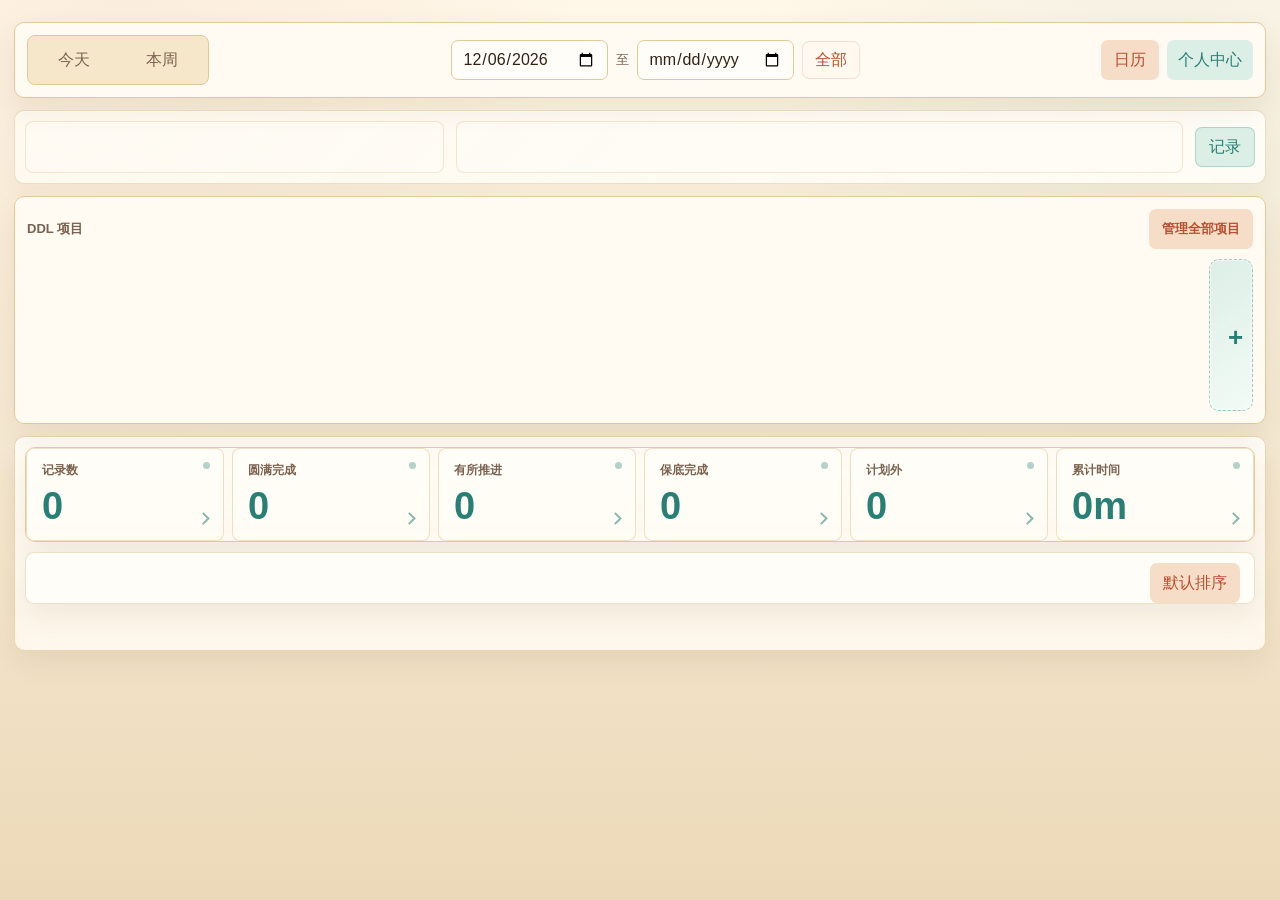
==== commit 075c6487: "Refine test modal and project card interactions" ====
--- a/docs/test.html
+++ b/docs/test.html
@@ -1444,12 +1444,44 @@
     }
 
     #noteDetailDialog {
-      width: min(760px, calc(100vw - 28px));
+      width: min(980px, calc(100vw - 28px));
+    }
+
+    #noteDetailDialog .dialog-body {
+      max-height: min(78vh, 760px);
     }
 
     .note-detail-body {
       display: grid;
       gap: 12px;
+      max-height: min(62vh, 620px);
+      overflow: auto;
+      padding-right: 2px;
+    }
+
+    #thoughtPreviewDialog {
+      width: min(720px, calc(100vw - 28px));
+    }
+
+    .thought-preview-meta {
+      color: var(--muted);
+      font-size: 13px;
+      font-weight: 760;
+    }
+
+    .thought-preview-content {
+      max-height: min(52vh, 460px);
+      overflow: auto;
+      padding: 14px 15px;
+      border: 1px solid rgba(227, 200, 155, 0.58);
+      border-radius: 9px;
+      background: rgba(255, 253, 247, 0.82);
+      color: var(--text);
+      font-size: 16px;
+      font-weight: 650;
+      line-height: 1.7;
+      white-space: pre-wrap;
+      word-break: break-word;
     }
 
     .mood-chart {
@@ -1971,8 +2003,8 @@
 
     .hover-tooltip {
       position: fixed;
-      z-index: 9999;
-      max-width: min(420px, calc(100vw - 32px));
+      z-index: 20000;
+      max-width: min(560px, calc(100vw - 32px));
       padding: 9px 11px;
       color: #fffaf0;
       background: rgba(57, 36, 26, 0.94);
@@ -2735,7 +2767,6 @@
         </div>
       </section>
       <div class="dialog-actions">
-        <button class="ghost" type="button" id="projectListCloseBtn">关闭</button>
         <button class="primary" type="button" id="projectListAddBtn">合并项目</button>
       </div>
     </div>
@@ -2761,9 +2792,14 @@
     <div class="dialog-body">
       <h2 id="noteDetailTitle">状态记录</h2>
       <div class="note-detail-body" id="noteDetailBody"></div>
-      <div class="dialog-actions">
-        <button class="primary" type="button" id="noteDetailCloseBtn">关闭</button>
-      </div>
+    </div>
+  </dialog>
+
+  <dialog id="thoughtPreviewDialog">
+    <div class="dialog-body">
+      <h2 id="thoughtPreviewTitle">完整想法</h2>
+      <div class="thought-preview-meta" id="thoughtPreviewMeta"></div>
+      <div class="thought-preview-content" id="thoughtPreviewContent"></div>
     </div>
   </dialog>
 
@@ -2869,6 +2905,12 @@
       noteDetailTitle: document.querySelector("#noteDetailTitle"),
       noteDetailBody: document.querySelector("#noteDetailBody"),
       noteDetailCloseBtn: document.querySelector("#noteDetailCloseBtn"),
+      thoughtPreviewDialog: document.querySelector("#thoughtPreviewDialog"),
+      thoughtPreviewTitle: document.querySelector("#thoughtPreviewTitle"),
+      thoughtPreviewMeta: document.querySelector("#thoughtPreviewMeta"),
+      thoughtPreviewContent: document.querySelector("#thoughtPreviewContent"),
+      thoughtPreviewCopyBtn: document.querySelector("#thoughtPreviewCopyBtn"),
+      thoughtPreviewCloseBtn: document.querySelector("#thoughtPreviewCloseBtn"),
       calendarView: document.querySelector("#calendarView"),
       calendarTitle: document.querySelector("#calendarTitle"),
       calendarGrid: document.querySelector("#calendarGrid"),
@@ -2962,7 +3004,8 @@
       els.noteDetailBody.addEventListener("mouseover", scheduleHoverTooltip);
       els.noteDetailBody.addEventListener("mousemove", moveHoverTooltip);
       els.noteDetailBody.addEventListener("mouseout", hideHoverTooltip);
-      els.noteDetailCloseBtn.addEventListener("click", () => els.noteDetailDialog.close());
+      attachBackdropClose(els.noteDetailDialog);
+      attachBackdropClose(els.thoughtPreviewDialog);
 
       els.projectRail.addEventListener("click", handleProjectRailClick);
       els.projectRail.addEventListener("dblclick", editProjectField);
@@ -2974,7 +3017,7 @@
       els.projectListBody.addEventListener("click", handleProjectListClick);
       els.projectListBody.addEventListener("dblclick", editProjectField);
       els.projectListBody.addEventListener("contextmenu", editProjectField);
-      els.projectListCloseBtn.addEventListener("click", () => els.projectListDialog.close());
+      attachBackdropClose(els.projectListDialog);
       els.projectListAddBtn.addEventListener("click", () => {
         state.mergePanelOpen = !state.mergePanelOpen;
         renderProjectListDialog();
@@ -3433,6 +3476,21 @@
       modeSelect.focus();
     }
 
+    function startProjectNameEdit(projectId) {
+      const project = findProject(projectId);
+      const fieldEl = els.projectRail.querySelector(`[data-project-id="${CSS.escape(projectId)}"] [data-project-field="name"]`);
+      if (!project || !fieldEl) return;
+      startInlineEdit(fieldEl, {
+        type: "text",
+        value: project.name,
+        save: (value) => { project.name = value.trim() || "未命名"; }
+      }, () => {
+        saveData();
+        render();
+        if (els.projectListDialog.open) renderProjectListDialog();
+      });
+    }
+
     function createDefaultProject() {
       const hasUnnamed = state.projects.some(isUnnamedProject);
       if (hasUnnamed && !window.confirm("还有未命名项目未处理，仍要继续添加吗？")) return null;
@@ -3446,6 +3504,7 @@
       state.projects.push(project);
       saveData();
       render();
+      requestAnimationFrame(() => startProjectNameEdit(project.id));
       return project;
     }
 
@@ -3549,7 +3608,7 @@
     }
 
     function projectListItem(project) {
-      const ddl = hasProjectDdl(project) ? friendlyDate(project.ddl) : (getProjectScheduleMode(project) === "plannedLater" ? "还没想好" : "未安排");
+      const ddl = hasProjectDdl(project) ? friendlyDate(project.ddl) : (getProjectScheduleMode(project) === "plannedLater" ? "还没想好" : "设置日期");
       return `
         <div class="project-list-item" data-project-id="${project.id}" title="双击或右键修改项目">
           <div class="project-name" data-project-field="name" title="双击或右键修改项目名称">${escapeHtml(project.name)}</div>
@@ -3755,11 +3814,13 @@
     function scheduleHoverTooltip(event) {
       const target = event.target.closest("[data-tooltip]");
       const inTooltipArea = els.taskBody.contains(target) || els.thoughtSummary.contains(target) || els.noteDetailBody.contains(target);
-      if (!target || !inTooltipArea || (!target.dataset.tooltipAlways && !isTextOverflowing(target))) return;
+      if (!target || !inTooltipArea || !shouldShowHoverTooltip(target)) return;
       tooltipTarget = target;
       clearTimeout(tooltipTimer);
       tooltipTimer = setTimeout(() => {
-        if (tooltipTarget !== target || (!target.dataset.tooltipAlways && !isTextOverflowing(target))) return;
+        if (tooltipTarget !== target || !shouldShowHoverTooltip(target)) return;
+        const tooltipHost = els.noteDetailBody.contains(target) ? els.noteDetailDialog.querySelector(".dialog-body") : document.body;
+        if (tooltipHost && els.hoverTooltip.parentElement !== tooltipHost) tooltipHost.appendChild(els.hoverTooltip);
         els.hoverTooltip.textContent = target.dataset.tooltip;
         els.hoverTooltip.hidden = false;
         positionHoverTooltip(event);
@@ -3769,6 +3830,13 @@
 
     function isTextOverflowing(element) {
       return element.scrollWidth > element.clientWidth + 1;
+    }
+
+    function shouldShowHoverTooltip(element) {
+      if (element.dataset.tooltipAlways) return true;
+      if (isTextOverflowing(element)) return true;
+      if (element.dataset.tooltipThought) return (element.textContent || "").trim().length > 28;
+      return false;
     }
 
     function moveHoverTooltip(event) {
@@ -3795,9 +3863,15 @@
       let top;
 
       if (targetRect && els.noteDetailBody.contains(target)) {
-        left = targetRect.left;
-        top = targetRect.top - tooltipRect.height - offset;
-        if (top < 12) top = targetRect.bottom + offset;
+        const dialogRect = els.noteDetailDialog.getBoundingClientRect();
+        const minLeft = dialogRect.left + 18;
+        const maxLeft = dialogRect.right - tooltipRect.width - 18;
+        const minTop = dialogRect.top + 18;
+        const maxTop = dialogRect.bottom - tooltipRect.height - 18;
+        left = Math.min(Math.max(targetRect.left, minLeft), Math.max(minLeft, maxLeft));
+        const below = targetRect.bottom + offset;
+        const above = targetRect.top - tooltipRect.height - offset;
+        top = below <= maxTop ? below : Math.min(Math.max(above, minTop), Math.max(minTop, maxTop));
       } else {
         left = event.clientX + offset;
         top = event.clientY + offset;
@@ -4318,7 +4392,7 @@
       const mode = getProjectScheduleMode(project);
       const draft = isDraftProject(project);
       const countdown = hasProjectDdl(project) ? getDdlCountdown(project.ddl) : { label: "", variant: "waiting-project", longRange: false };
-      const scheduleText = mode === "plannedLater" ? "还没想好" : "未安排";
+      const scheduleText = mode === "plannedLater" ? "还没想好" : "设置日期";
       const timeTotal = sumMinutes(getProjectRailTasksForCurrentRange().filter((task) => task.projectId === project.id));
       const timeMarkup = `<div class="project-time-total">累计 ${formatCompactDuration(timeTotal)}</div>`;
       const scheduleMarkup = hasProjectDdl(project)
@@ -5154,6 +5228,7 @@
       if (empty) return `<div class="mood-curve ${detailed ? "mood-chart" : ""}"${chartStyle}><svg viewBox="0 0 ${width} ${height}" role="img" aria-label="暂无状态曲线">${guides}</svg></div>`;
       const segments = scored.length === 1 ? "" : scored.slice(1).map((note, index) => {
         const prev = scored[index];
+        if (note.index - prev.index !== 1) return "";
         const avg = (prev.score + note.score) / 2;
         const color = avg > 4 ? "#c68138" : avg < 4 ? "#5f857d" : "#8a684f";
         const x1 = xFor(prev.index);
@@ -5166,8 +5241,22 @@
       }).join("");
       const singlePoint = scored.length === 1 ? `<line class="curve-segment" style="--segment-color:${scored[0].mood.color}" x1="${Math.max(padLeft, xFor(scored[0].index) - 14)}" y1="${yFor(scored[0].score).toFixed(1)}" x2="${Math.min(width - padRight, xFor(scored[0].index) + 14)}" y2="${yFor(scored[0].score).toFixed(1)}"></line>` : "";
       const circles = scored.map((note) => `<circle style="--point-color:${note.mood.color}" cx="${xFor(note.index).toFixed(1)}" cy="${yFor(note.score).toFixed(1)}" r="${detailed ? 5 : 4}"><title>${friendlyDate(note.date)} ${note.mood.label}</title></circle>`).join("");
+      const labelIndexes = new Set();
+      if (detailed) {
+        labelIndexes.add(0);
+        labelIndexes.add(notes.length - 1);
+        notes.forEach((note, index) => { if (note.mood) labelIndexes.add(index); });
+        if (labelIndexes.size > 14) {
+          const moodIndexes = notes.map((note, index) => note.mood ? index : -1).filter((index) => index >= 0);
+          const step = Math.ceil(moodIndexes.length / 10);
+          labelIndexes.clear();
+          labelIndexes.add(0);
+          labelIndexes.add(notes.length - 1);
+          moodIndexes.forEach((index, order) => { if (order % step === 0 || order === moodIndexes.length - 1) labelIndexes.add(index); });
+        }
+      }
       const labels = detailed ? notes.map((note, index) => {
-        if (notes.length > 12 && index % Math.ceil(notes.length / 8) !== 0 && index !== notes.length - 1) return "";
+        if (!labelIndexes.has(index)) return "";
         return `<text x="${xFor(index).toFixed(1)}" y="${height - 7}" text-anchor="middle" fill="#8a684f" font-size="10">${friendlyDate(note.date).replace(/周.*/, "")}</text>`;
       }).join("") : "";
       return `<div class="mood-curve ${detailed ? "mood-chart" : ""}"${chartStyle}><svg viewBox="0 0 ${width} ${height}" role="img" aria-label="整体状态曲线">${guides}${segments}${singlePoint}${circles}${labels}</svg></div>`;
@@ -5241,7 +5330,7 @@
       const actions = editable
         ? `<button class="thought-action" type="button" data-thought-action="copy" title="复制">⧉</button><button class="thought-action" type="button" data-thought-action="delete" title="删除">×</button>`
         : `<button class="thought-action" type="button" data-thought-action="copy" title="复制">⧉</button>`;
-      return `<div class="thought-item" data-date="${escapeHtml(date)}" data-thought-id="${escapeHtml(item.id)}"><time>${formatThoughtTime(item.createdAt)}</time><div class="thought-text-field" data-thought-action="edit" data-tooltip="${escapeHtml(item.text)}" aria-label="${escapeHtml(item.text)}">${escapeHtml(item.text)}</div><div class="thought-actions">${actions}</div></div>`;
+      return `<div class="thought-item" data-date="${escapeHtml(date)}" data-thought-id="${escapeHtml(item.id)}"><time>${formatThoughtTime(item.createdAt)}</time><div class="thought-text-field" data-thought-action="edit" data-tooltip="${escapeHtml(item.text)}" data-tooltip-thought="true" aria-label="${escapeHtml(item.text)}">${escapeHtml(item.text)}</div><div class="thought-actions">${actions}</div></div>`;
     }
 
     function getThoughtExportText(notes) {
@@ -5274,14 +5363,18 @@
       const action = actionEl.dataset.thoughtAction;
       const row = event.target.closest('.thought-item');
       if (!row) return;
-      if (action === "edit") {
-        if (els.dayStateDialog.open && els.thoughtList.contains(row)) startThoughtInlineEdit(row);
-        return;
-      }
       const date = row.dataset.date;
       const note = getDayNote(date);
       const thought = note.thoughts.find((item) => item.id === row.dataset.thoughtId);
       if (!thought) return;
+      if (action === "edit") {
+        if (els.dayStateDialog.open && els.thoughtList.contains(row)) {
+          startThoughtInlineEdit(row);
+        } else {
+          openThoughtPreview(date, thought);
+        }
+        return;
+      }
       if (action === "copy") {
         copyText(thought.text);
         return;
@@ -5297,6 +5390,17 @@
         }
         render();
       }
+    }
+
+    function openThoughtPreview(date, thought) {
+      clearTimeout(tooltipTimer);
+      els.hoverTooltip.classList.remove("visible");
+      els.hoverTooltip.hidden = true;
+      state.previewThoughtText = thought.text;
+      els.thoughtPreviewTitle.textContent = "完整想法";
+      els.thoughtPreviewMeta.textContent = `${friendlyDate(date)} · ${formatThoughtTime(thought.createdAt)}`;
+      els.thoughtPreviewContent.textContent = thought.text;
+      els.thoughtPreviewDialog.showModal();
     }
 
     function startThoughtInlineEdit(row) {
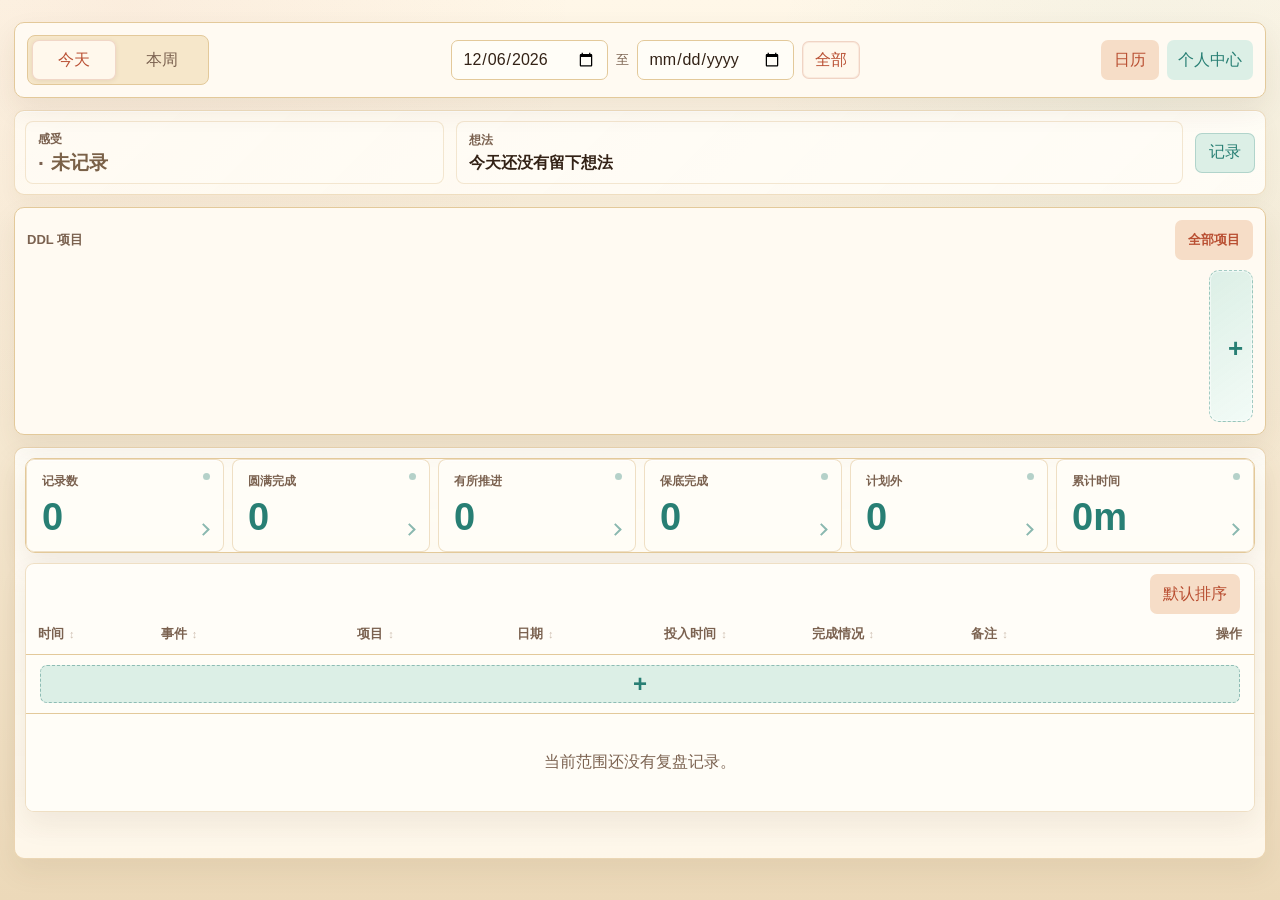
==== commit 84bcffbc: "Stabilize review dialogs and charts" ====
--- a/docs/test.html
+++ b/docs/test.html
@@ -12,10 +12,10 @@
       --text: #332216;
       --muted: #7b6250;
       --line: #e3c99a;
-      --red-bg: #fff3ec;
+      --red-bg: #fff7f2;
       --red-line: #b94f32;
       --red-text: #8f3225;
-      --green-bg: #edf4e4;
+      --green-bg: #f3f7ed;
       --green-line: #3f8567;
       --green-text: #246950;
       --accent: #b94f32;
@@ -685,6 +685,19 @@
       line-height: 1;
     }
 
+    .project-rail-layout.readonly-rail {
+      grid-template-columns: minmax(0, 1fr);
+      gap: 0;
+    }
+
+    .project-rail-layout.readonly-rail::after {
+      right: 0;
+    }
+
+    .project-rail-layout.readonly-rail .project-rail {
+      padding-right: 2px;
+    }
+
     .project-card {
       position: relative;
       display: grid;
@@ -965,8 +978,7 @@
     .project-list {
       display: grid;
       gap: 12px;
-      max-height: min(62vh, 560px);
-      overflow: auto;
+      overflow: visible;
       padding-right: 3px;
       outline: none;
     }
@@ -1045,6 +1057,10 @@
 
     .project-list-item:has(.schedule-editor) {
       grid-template-columns: minmax(190px, 1fr) minmax(340px, 1.25fr) 38px;
+    }
+
+    .project-list-item.is-readonly {
+      grid-template-columns: minmax(190px, 1fr) minmax(150px, 220px);
     }
 
     .project-list-item .project-ddl {
@@ -1447,16 +1463,31 @@
       width: min(980px, calc(100vw - 28px));
     }
 
-    #noteDetailDialog .dialog-body {
-      max-height: min(78vh, 760px);
+    #noteDetailDialog {
+      height: min(82vh, 760px);
     }
 
     .note-detail-body {
       display: grid;
       gap: 12px;
-      max-height: min(62vh, 620px);
-      overflow: auto;
+      min-height: 0;
+      overflow: visible;
       padding-right: 2px;
+    }
+
+    .note-detail-body .thought-list {
+      max-height: none;
+      overflow: visible;
+    }
+
+    .note-detail-body .thought-item {
+      padding: 8px 10px;
+      border-radius: 8px;
+      background: rgba(255, 253, 247, 0.52);
+    }
+
+    .note-detail-body .thought-item:hover {
+      background: rgba(255, 248, 236, 0.74);
     }
 
     #thoughtPreviewDialog {
@@ -1484,13 +1515,32 @@
       word-break: break-word;
     }
 
+    .mood-chart-shell {
+      display: grid;
+      grid-template-columns: 112px minmax(0, 1fr);
+      padding: 10px;
+      border: 1px solid rgba(227, 200, 155, 0.58);
+      border-radius: 9px;
+      background: linear-gradient(135deg, rgba(255, 253, 247, 0.96), rgba(249, 241, 224, 0.72));
+      overflow: hidden;
+    }
+
+    .mood-y-axis {
+      z-index: 1;
+      background: linear-gradient(90deg, rgba(255, 253, 247, 0.98), rgba(255, 253, 247, 0.84));
+      border-right: 1px solid rgba(227, 200, 155, 0.25);
+    }
+
+    .mood-y-axis svg {
+      display: block;
+      width: 112px;
+      height: 260px;
+    }
+
     .mood-chart {
       padding: 10px;
       overflow-x: auto;
       overflow-y: hidden;
-      border: 1px solid rgba(227, 200, 155, 0.58);
-      border-radius: 9px;
-      background: linear-gradient(135deg, rgba(255, 253, 247, 0.96), rgba(249, 241, 224, 0.72));
       scrollbar-color: rgba(185, 79, 50, 0.24) transparent;
     }
 
@@ -1502,9 +1552,9 @@
     }
 
     .thought-day {
-      border: 1px solid rgba(227, 200, 155, 0.54);
+      border: 1px solid rgba(227, 200, 155, 0.38);
       border-radius: 9px;
-      background: rgba(255, 253, 247, 0.76);
+      background: rgba(255, 253, 247, 0.54);
       overflow: hidden;
     }
 
@@ -1516,7 +1566,7 @@
       color: var(--text);
       font-weight: 800;
       cursor: pointer;
-      background: linear-gradient(90deg, rgba(255, 246, 229, 0.86), rgba(255, 253, 247, 0.8));
+      background: linear-gradient(90deg, rgba(255, 246, 229, 0.62), rgba(255, 253, 247, 0.56));
     }
 
     .thought-day .thought-list {
@@ -1759,6 +1809,146 @@
     [data-task-field="completionRating"],
     [data-project-field="ddl"] {
       cursor: pointer;
+    }
+
+    .field-edit-popover {
+      position: fixed;
+      z-index: 80;
+      display: grid;
+      gap: 8px;
+      width: min(var(--popover-width, 320px), calc(100vw - 28px));
+      max-height: min(74vh, 440px);
+      padding: 10px;
+      overflow: auto;
+      border: 1px solid rgba(227, 200, 155, 0.72);
+      border-radius: 10px;
+      background: #fffdf7;
+      box-shadow: 0 18px 48px rgba(65, 39, 23, 0.18);
+      color: var(--text);
+    }
+
+    .field-edit-popover label {
+      color: var(--muted);
+      font-size: 12px;
+      font-weight: 780;
+    }
+
+    .field-edit-popover.quick-menu {
+      gap: 6px;
+      padding: 8px;
+    }
+
+    .field-edit-control {
+      width: 100%;
+      min-height: 38px;
+      padding: 8px 10px;
+      color: var(--text);
+      border: 1px solid rgba(227, 200, 155, 0.74);
+      border-radius: 8px;
+      background: rgba(255, 253, 247, 0.96);
+      font-size: 15px;
+      font-weight: 720;
+      line-height: 1.45;
+    }
+
+    textarea.field-edit-control {
+      min-height: 168px;
+      max-height: min(48vh, 380px);
+      resize: vertical;
+      overflow: auto;
+      font-weight: 650;
+    }
+
+    .task-field-dialog .dialog-content {
+      display: grid;
+      gap: 12px;
+    }
+
+    .task-field-dialog .inline-date-editor {
+      display: grid;
+      grid-template-columns: minmax(116px, 1fr) minmax(86px, 0.75fr) minmax(86px, 0.75fr);
+      gap: 10px;
+      width: 100%;
+      max-width: 460px;
+    }
+
+    .task-field-dialog .inline-date-editor select {
+      width: 100%;
+      min-height: 42px;
+      padding: 8px 10px;
+      font-size: 16px;
+      font-weight: 760;
+    }
+
+    .quick-option {
+      display: flex;
+      align-items: center;
+      justify-content: space-between;
+      gap: 10px;
+      width: 100%;
+      min-height: 38px;
+      padding: 8px 10px;
+      border: 1px solid transparent;
+      border-radius: 8px;
+      color: var(--text);
+      background: transparent;
+      font-size: 15px;
+      font-weight: 760;
+      text-align: left;
+      cursor: pointer;
+    }
+
+    .quick-option:hover,
+    .quick-option.is-selected {
+      border-color: rgba(126, 172, 154, 0.46);
+      background: rgba(220, 239, 230, 0.64);
+      color: var(--green-dark);
+    }
+
+    .quick-option .quick-meta {
+      color: var(--muted);
+      font-size: 12px;
+      font-weight: 760;
+    }
+
+    .quick-duration-grid {
+      display: grid;
+      grid-template-columns: repeat(3, minmax(0, 1fr));
+      gap: 6px;
+    }
+
+    .quick-duration-grid .quick-option {
+      justify-content: center;
+      text-align: center;
+    }
+
+    .quick-custom {
+      display: grid;
+      grid-template-columns: 1fr auto;
+      gap: 8px;
+      align-items: center;
+      padding-top: 4px;
+      border-top: 1px solid rgba(227, 200, 155, 0.42);
+    }
+
+    .quick-custom input {
+      min-height: 38px;
+      padding: 8px 10px;
+      border: 1px solid rgba(227, 200, 155, 0.74);
+      border-radius: 8px;
+      background: rgba(255, 253, 247, 0.96);
+      font-size: 15px;
+      font-weight: 720;
+    }
+
+    .quick-custom button {
+      min-height: 38px;
+      padding: 0 12px;
+      font-size: 14px;
+    }
+
+    .drag-handle {
+      display: none;
     }
 
     table {
@@ -2168,7 +2358,8 @@
 
     dialog {
       width: min(700px, calc(100vw - 28px));
-      max-height: min(760px, calc(100vh - 28px));
+      max-width: calc(100vw - 28px);
+      max-height: calc(100vh - 28px);
       padding: 0;
       border: 0;
       border-radius: 8px;
@@ -2176,6 +2367,18 @@
       overflow: hidden;
     }
 
+    dialog[open] {
+      display: flex;
+      resize: both;
+      min-width: min(360px, calc(100vw - 28px));
+      min-height: 220px;
+    }
+
+    dialog.is-dragged {
+      margin: 0;
+      position: fixed;
+    }
+
     dialog::backdrop {
       background: rgba(65, 39, 23, 0.38);
     }
@@ -2186,6 +2389,7 @@
 
     #projectListDialog {
       width: min(760px, calc(100vw - 28px));
+      height: min(82vh, 760px);
     }
 
     #projectListDialog:focus,
@@ -2195,16 +2399,94 @@
     }
 
     #projectListDialog .dialog-body {
-      gap: 16px;
-      padding: 22px 24px 18px;
-    }
-
+      padding: 0;
+    }
 
     .dialog-body {
+      display: flex;
+      flex: 1 1 auto;
+      flex-direction: column;
+      gap: 0;
+      width: 100%;
+      height: 100%;
+      padding: 0;
+      background: #fffdf7;
+      box-sizing: border-box;
+      overflow: hidden;
+    }
+
+    dialog[open] .dialog-body {
+      height: 100%;
+      max-height: none;
+    }
+
+    .dialog-titlebar {
+      display: flex;
+      flex: 0 0 auto;
+      align-items: flex-start;
+      justify-content: space-between;
+      gap: 14px;
+      padding: 18px 18px 10px;
+      cursor: move;
+      user-select: none;
+    }
+
+    .dialog-titlebar h2 {
+      cursor: inherit;
+    }
+
+    .dialog-titlebar.is-titleless {
+      justify-content: flex-end;
+      padding-bottom: 4px;
+    }
+
+    .dialog-titlebar.is-titleless h2 {
+      display: none;
+    }
+
+    .dialog-close {
+      width: 34px;
+      height: 34px;
+      min-height: 34px;
+      padding: 0;
+      border: 0;
+      border-radius: 9px;
+      color: rgba(130, 92, 68, 0.78);
+      background: rgba(246, 221, 199, 0.58);
+      font-size: 20px;
+      line-height: 1;
+      box-shadow: none;
+    }
+
+    .dialog-close:hover {
+      color: var(--accent);
+      background: rgba(246, 221, 199, 0.9);
+      transform: none;
+    }
+
+    .dialog-content {
       display: grid;
+      flex: 1 1 auto;
+      min-height: 0;
       gap: 12px;
-      padding: 18px;
-      background: #fffdf7;
+      overflow: auto;
+      overscroll-behavior: contain;
+      padding: 10px 18px;
+    }
+
+    .dialog-actions {
+      display: flex;
+      flex: 0 0 auto;
+      flex-wrap: wrap;
+      justify-content: flex-end;
+      gap: 8px;
+      padding: 10px 18px 18px;
+      border-top: 1px solid rgba(227, 200, 155, 0.32);
+      background: linear-gradient(180deg, rgba(255, 253, 247, 0.82), #fffdf7);
+    }
+
+    .dialog-actions[hidden] {
+      display: none;
     }
 
     .dialog-body h2 {
@@ -2254,13 +2536,6 @@
       color: var(--muted);
       font-size: 12px;
       line-height: 1;
-    }
-
-    .dialog-actions {
-      display: flex;
-      flex-wrap: wrap;
-      justify-content: flex-end;
-      gap: 8px;
     }
 
     .review-task {
@@ -2546,7 +2821,7 @@
       <div class="section-title">
         <span>DDL 项目</span>
         <span>
-          <button class="ghost" type="button" id="manageProjectsBtn">管理全部项目</button>
+          <button class="ghost" type="button" id="manageProjectsBtn">全部项目</button>
           <span id="projectHint"></span>
         </span>
       </div>
@@ -2736,7 +3011,6 @@
         <input id="taskNote" type="text" placeholder="备注，可选">
       </div>
       <div class="dialog-actions">
-        <button class="ghost" type="button" id="taskCancelBtn">取消</button>
         <button class="primary" type="submit">保存</button>
       </div>
     </form>
@@ -2782,7 +3056,6 @@
       </div>
       <div class="thought-list" id="thoughtList"></div>
       <div class="dialog-actions">
-        <button class="ghost" type="button" id="dayStateCancelBtn">取消</button>
         <button class="primary" type="submit">保存</button>
       </div>
     </form>
@@ -2792,6 +3065,7 @@
     <div class="dialog-body">
       <h2 id="noteDetailTitle">状态记录</h2>
       <div class="note-detail-body" id="noteDetailBody"></div>
+
     </div>
   </dialog>
 
@@ -2800,6 +3074,7 @@
       <h2 id="thoughtPreviewTitle">完整想法</h2>
       <div class="thought-preview-meta" id="thoughtPreviewMeta"></div>
       <div class="thought-preview-content" id="thoughtPreviewContent"></div>
+
     </div>
   </dialog>
 
@@ -2813,7 +3088,7 @@
         </div>
         <div class="pie-legend" id="pieLegend"></div>
       </div>
-      <div class="dialog-actions">
+      <div class="dialog-actions" hidden>
         <button class="primary" type="button" id="timePieCloseBtn">关闭</button>
       </div>
     </div>
@@ -2847,6 +3122,7 @@
     state.preCalendarContext = null;
     state.projectFilterKey = "";
     state.pendingSyncAction = "";
+    state.projectClickTimer = 0;
 
     const els = {
       topbar: document.querySelector("#topbar"),
@@ -2900,17 +3176,13 @@
       moodPicker: document.querySelector("#moodPicker"),
       thoughtText: document.querySelector("#thoughtText"),
       thoughtList: document.querySelector("#thoughtList"),
-      dayStateCancelBtn: document.querySelector("#dayStateCancelBtn"),
       noteDetailDialog: document.querySelector("#noteDetailDialog"),
       noteDetailTitle: document.querySelector("#noteDetailTitle"),
       noteDetailBody: document.querySelector("#noteDetailBody"),
-      noteDetailCloseBtn: document.querySelector("#noteDetailCloseBtn"),
       thoughtPreviewDialog: document.querySelector("#thoughtPreviewDialog"),
       thoughtPreviewTitle: document.querySelector("#thoughtPreviewTitle"),
       thoughtPreviewMeta: document.querySelector("#thoughtPreviewMeta"),
       thoughtPreviewContent: document.querySelector("#thoughtPreviewContent"),
-      thoughtPreviewCopyBtn: document.querySelector("#thoughtPreviewCopyBtn"),
-      thoughtPreviewCloseBtn: document.querySelector("#thoughtPreviewCloseBtn"),
       calendarView: document.querySelector("#calendarView"),
       calendarTitle: document.querySelector("#calendarTitle"),
       calendarGrid: document.querySelector("#calendarGrid"),
@@ -2938,7 +3210,6 @@
       projectCancelBtn: document.querySelector("#projectCancelBtn"),
       projectListDialog: document.querySelector("#projectListDialog"),
       projectListBody: document.querySelector("#projectListBody"),
-      projectListCloseBtn: document.querySelector("#projectListCloseBtn"),
       projectListAddBtn: document.querySelector("#projectListAddBtn"),
       projectMergePanel: document.querySelector("#projectMergePanel"),
       mergeSourceProjects: document.querySelector("#mergeSourceProjects"),
@@ -2965,6 +3236,108 @@
     };
 
     init();
+
+    function attachBackdropClose(dialog) {
+      if (!dialog) return;
+    }
+
+    function normalizeDialogChrome(dialog) {
+      if (!dialog) return;
+      const body = dialog.querySelector(".dialog-body");
+      if (!body || body.dataset.chromeReady === "true") return;
+      const title = body.querySelector(":scope > h2");
+      const actions = body.querySelector(":scope > .dialog-actions");
+      const titlebar = document.createElement("div");
+      titlebar.className = "dialog-titlebar";
+      if (dialog.id === "thoughtPreviewDialog") titlebar.classList.add("is-titleless");
+      if (title) {
+        titlebar.append(title);
+      } else {
+        const spacer = document.createElement("span");
+        titlebar.append(spacer);
+      }
+      const closeButton = document.createElement("button");
+      closeButton.className = "dialog-close";
+      closeButton.type = "button";
+      closeButton.setAttribute("aria-label", "关闭弹窗");
+      closeButton.textContent = "×";
+      closeButton.addEventListener("click", () => dialog.close());
+      titlebar.append(closeButton);
+      body.prepend(titlebar);
+
+      const content = document.createElement("div");
+      content.className = "dialog-content";
+      const children = Array.from(body.children).filter((child) => child !== titlebar && child !== actions);
+      children.forEach((child) => content.append(child));
+      if (actions) body.insertBefore(content, actions);
+      else body.append(content);
+      body.dataset.chromeReady = "true";
+    }
+
+    function makeDialogMovable(dialog) {
+      if (!dialog) return;
+      dialog.addEventListener("mousedown", (event) => {
+        if (event.button !== 0) return;
+        const handle = event.target.closest(".dialog-titlebar");
+        if (!handle || event.target.closest("button, input, select, textarea, label")) return;
+        const rect = dialog.getBoundingClientRect();
+        const startX = event.clientX;
+        const startY = event.clientY;
+        const offsetX = startX - rect.left;
+        const offsetY = startY - rect.top;
+        let moved = false;
+        function onMove(moveEvent) {
+          const dx = moveEvent.clientX - startX;
+          const dy = moveEvent.clientY - startY;
+          if (Math.abs(dx) + Math.abs(dy) > 4) moved = true;
+          if (!moved) return;
+          const maxLeft = Math.max(8, window.innerWidth - dialog.offsetWidth - 8);
+          const maxTop = Math.max(8, window.innerHeight - dialog.offsetHeight - 8);
+          const nextLeft = Math.min(Math.max(8, moveEvent.clientX - offsetX), maxLeft);
+          const nextTop = Math.min(Math.max(8, moveEvent.clientY - offsetY), maxTop);
+          dialog.classList.add("is-dragged");
+          dialog.style.left = `${nextLeft}px`;
+          dialog.style.top = `${nextTop}px`;
+        }
+        function onUp() {
+          document.removeEventListener("mousemove", onMove);
+          document.removeEventListener("mouseup", onUp);
+        }
+        document.addEventListener("mousemove", onMove);
+        document.addEventListener("mouseup", onUp);
+      });
+    }
+
+    function prepareDialog(dialog) {
+      normalizeDialogChrome(dialog);
+      attachBackdropClose(dialog);
+      makeDialogMovable(dialog);
+      makeDialogResizable(dialog);
+    }
+
+    function makeDialogResizable(dialog) {
+      if (!dialog || dialog.dataset.resizeReady === "true") return;
+      dialog.dataset.resizeReady = "true";
+      const nativeShowModal = dialog.showModal.bind(dialog);
+      dialog.showModal = (...args) => {
+        nativeShowModal(...args);
+        requestAnimationFrame(() => {
+          const rect = dialog.getBoundingClientRect();
+          const maxWidth = Math.max(320, window.innerWidth - 28);
+          const maxHeight = Math.max(220, window.innerHeight - 28);
+          if (!dialog.dataset.userSized) {
+            dialog.style.width = `${Math.min(rect.width, maxWidth)}px`;
+            dialog.style.height = `${Math.min(rect.height, maxHeight)}px`;
+          }
+        });
+      };
+      dialog.addEventListener("mousedown", (event) => {
+        const rect = dialog.getBoundingClientRect();
+        const nearRight = event.clientX >= rect.right - 22;
+        const nearBottom = event.clientY >= rect.bottom - 22;
+        if (nearRight || nearBottom) dialog.dataset.userSized = "true";
+      }, true);
+    }
 
     function init() {
       els.rangeStart.value = state.selectedDate;
@@ -2999,13 +3372,16 @@
       els.thoughtList.addEventListener("click", handleThoughtListAction);
       els.thoughtList.addEventListener("dblclick", handleThoughtInlineEdit);
       els.thoughtList.addEventListener("contextmenu", handleThoughtInlineEdit);
-      els.dayStateCancelBtn.addEventListener("click", () => els.dayStateDialog.close());
       els.noteDetailBody.addEventListener("click", handleThoughtListAction);
       els.noteDetailBody.addEventListener("mouseover", scheduleHoverTooltip);
       els.noteDetailBody.addEventListener("mousemove", moveHoverTooltip);
       els.noteDetailBody.addEventListener("mouseout", hideHoverTooltip);
-      attachBackdropClose(els.noteDetailDialog);
-      attachBackdropClose(els.thoughtPreviewDialog);
+      prepareDialog(els.dayStateDialog);
+      prepareDialog(els.noteDetailDialog);
+      prepareDialog(els.thoughtPreviewDialog);
+      prepareDialog(els.projectDialog);
+      prepareDialog(els.taskDialog);
+      prepareDialog(els.timePieDialog);
 
       els.projectRail.addEventListener("click", handleProjectRailClick);
       els.projectRail.addEventListener("dblclick", editProjectField);
@@ -3017,7 +3393,7 @@
       els.projectListBody.addEventListener("click", handleProjectListClick);
       els.projectListBody.addEventListener("dblclick", editProjectField);
       els.projectListBody.addEventListener("contextmenu", editProjectField);
-      attachBackdropClose(els.projectListDialog);
+      prepareDialog(els.projectListDialog);
       els.projectListAddBtn.addEventListener("click", () => {
         state.mergePanelOpen = !state.mergePanelOpen;
         renderProjectListDialog();
@@ -3034,12 +3410,8 @@
       els.taskBody.addEventListener("dblclick", editTaskField);
       els.taskBody.addEventListener("contextmenu", editTaskField);
       els.resetSortBtn.addEventListener("click", resetDefaultSort);
-      els.taskBody.addEventListener("dragstart", handleDragStart);
-      els.taskBody.addEventListener("dragover", handleDragOver);
-      els.taskBody.addEventListener("drop", handleDrop);
-      els.taskBody.addEventListener("dragend", handleDragEnd);
       els.taskForm.addEventListener("submit", saveTask);
-      els.taskCancelBtn.addEventListener("click", () => els.taskDialog.close());
+      if (els.taskCancelBtn) els.taskCancelBtn.addEventListener("click", () => els.taskDialog.close());
       els.metricButtons.forEach((button) => button.addEventListener("click", () => setRatingFilter(button.dataset.ratingFilter || "all")));
       els.focusTimeBtn.addEventListener("click", openTimePie);
       els.timePieCloseBtn.addEventListener("click", () => els.timePieDialog.close());
@@ -3374,15 +3746,20 @@
         return;
       }
 
-      if (filterCard && !event.target.closest("input, select, textarea") && !event.target.closest("button[data-project-action]")) {
+      if (filterCard && !event.target.closest("input, select, textarea") && !event.target.closest("button[data-project-action]") && !event.target.closest("[data-project-field] select")) {
         const key = filterCard.dataset.projectFilterKey || "";
-        state.projectFilterKey = state.projectFilterKey === key ? "" : key;
-        state.ratingFilter = "all";
-        render();
+        clearTimeout(state.projectClickTimer);
+        state.projectClickTimer = setTimeout(() => {
+          state.projectFilterKey = state.projectFilterKey === key ? "" : key;
+          state.ratingFilter = "all";
+          render();
+        }, 220);
       }
     }
 
     function editProjectField(event) {
+      clearTimeout(state.projectClickTimer);
+      if (state.viewMode === "calendar") return;
       if (event.target.closest("button")) return;
       const fieldEl = event.target.closest("[data-project-field]");
       const card = event.target.closest("[data-project-id]");
@@ -3478,7 +3855,9 @@
 
     function startProjectNameEdit(projectId) {
       const project = findProject(projectId);
-      const fieldEl = els.projectRail.querySelector(`[data-project-id="${CSS.escape(projectId)}"] [data-project-field="name"]`);
+      const card = Array.from(els.projectRail.querySelectorAll("[data-project-id]"))
+        .find((item) => item.dataset.projectId === projectId);
+      const fieldEl = card ? card.querySelector('[data-project-field="name"]') : null;
       if (!project || !fieldEl) return;
       startInlineEdit(fieldEl, {
         type: "text",
@@ -3492,6 +3871,7 @@
     }
 
     function createDefaultProject() {
+      if (state.viewMode === "calendar") return null;
       const hasUnnamed = state.projects.some(isUnnamedProject);
       if (hasUnnamed && !window.confirm("还有未命名项目未处理，仍要继续添加吗？")) return null;
       const project = {
@@ -3552,6 +3932,8 @@
     }
 
     function renderProjectListDialog() {
+      const viewOnly = state.viewMode === "calendar";
+      els.projectListDialog.classList.toggle("is-view-only", viewOnly);
       const draftProjects = state.projects.filter(isDraftProject).sort(compareProjects);
       const groups = getProjectListGroups();
       setDefaultProjectListCollapse(draftProjects.length);
@@ -3608,20 +3990,25 @@
     }
 
     function projectListItem(project) {
+      const viewOnly = state.viewMode === "calendar";
       const ddl = hasProjectDdl(project) ? friendlyDate(project.ddl) : (getProjectScheduleMode(project) === "plannedLater" ? "还没想好" : "设置日期");
       return `
-        <div class="project-list-item" data-project-id="${project.id}" title="双击或右键修改项目">
-          <div class="project-name" data-project-field="name" title="双击或右键修改项目名称">${escapeHtml(project.name)}</div>
-          <div class="project-ddl" data-project-field="ddl" title="双击或右键修改 DDL">${ddl}</div>
-          <div class="project-card-actions">
+        <div class="project-list-item ${viewOnly ? "is-readonly" : ""}" data-project-id="${project.id}" title="${viewOnly ? "查看项目" : "双击或右键修改项目"}">
+          <div class="project-name" data-project-field="name" title="${viewOnly ? "查看项目名称" : "双击或右键修改项目名称"}">${escapeHtml(project.name)}</div>
+          <div class="project-ddl" data-project-field="ddl" title="${viewOnly ? "查看 DDL" : "双击或右键修改 DDL"}">${ddl}</div>
+          ${viewOnly ? "" : `<div class="project-card-actions">
             <button class="icon-button" type="button" data-project-action="delete" title="删除项目" aria-label="删除项目">×</button>
-          </div>
+          </div>`}
         </div>
       `;
     }
 
     function renderMergePanel() {
-      els.projectMergePanel.hidden = !state.mergePanelOpen;
+      const viewOnly = state.viewMode === "calendar";
+      if (viewOnly) state.mergePanelOpen = false;
+      els.projectMergePanel.hidden = viewOnly || !state.mergePanelOpen;
+      els.projectListAddBtn.hidden = viewOnly;
+      if (viewOnly) return;
       els.projectListAddBtn.textContent = state.mergePanelOpen ? "收起合并" : "合并项目";
       const options = state.projects
         .slice()
@@ -3687,6 +4074,7 @@
         return;
       }
 
+      if (state.viewMode === "calendar") return;
       const button = event.target.closest("button[data-project-action]");
       const row = event.target.closest("[data-project-id]");
       if (!button || !row) return;
@@ -3884,7 +4272,7 @@
     }
 
     function editTaskField(event) {
-      if (event.target.closest("button")) return;
+      if (event.target.closest("button, input, select, textarea")) return;
       const fieldEl = event.target.closest("[data-task-field]");
       const row = event.target.closest("tr[data-task-id]");
       if (!fieldEl || !row) return;
@@ -3894,21 +4282,235 @@
       event.preventDefault();
 
       const configByField = {
-        text: { type: "text", value: task.text || "", save: (value) => { task.text = value.trim() || "未命名"; } },
-        note: { type: "text", value: task.note || "", save: (value) => { task.note = value.trim(); } },
-        projectId: { type: "select", value: task.projectId || "", optionsHtml: projectOptionsHtml(task.projectId || ""), save: (value) => { task.projectId = value; } },
-        timeBucket: { type: "select", value: getTaskDisplayBucket(task), optionsHtml: timeBucketOptionsHtml(getTaskDisplayBucket(task)), save: (value) => { task.timeBucket = normalizeTimeBucket(value) || "morning"; task.plannedStart = ""; task.manualOrder = false; } },
-        targetDate: { type: "date", value: task.targetDate || formatDate(new Date()), save: (value) => { task.targetDate = isValidDateString(value) ? value : formatDate(new Date()); task.completedDate = task.targetDate; } },
-        durationMinutes: { type: "number", value: task.durationMinutes || "", save: (value) => { task.durationMinutes = Math.max(0, Number.parseInt(value || "0", 10) || 0); } },
-        completionRating: { type: "select", value: task.completionRating || "full", optionsHtml: ratingOptionsHtml(task.completionRating || "full"), save: (value) => { task.completionRating = value || "full"; } }
+        text: { type: "textarea", label: "事件", rows: 5, value: task.text || "", save: (value) => { task.text = value.trim() || "未命名"; } },
+        note: { type: "textarea", label: "备注", rows: 6, value: task.note || "", save: (value) => { task.note = value.trim(); } },
+        projectId: { type: "project", label: "归属项目", width: 300, value: task.projectId || "", save: (value) => { task.projectId = value; } },
+        timeBucket: { type: "timeBucket", label: "时间", width: 220, value: getTaskDisplayBucket(task), save: (value) => { task.timeBucket = normalizeTimeBucket(value) || "morning"; task.plannedStart = ""; task.manualOrder = false; } },
+        targetDate: { type: "date", label: "日期", value: task.targetDate || formatDate(new Date()), save: (value) => { task.targetDate = isValidDateString(value) ? value : formatDate(new Date()); task.completedDate = task.targetDate; } },
+        durationMinutes: { type: "duration", label: "投入时间", width: 260, value: task.durationMinutes || "", save: (value) => { task.durationMinutes = Math.max(0, Number.parseInt(value || "0", 10) || 0); } },
+        completionRating: { type: "rating", label: "完成情况", width: 280, value: task.completionRating || "full", save: (value) => { task.completionRating = value || "full"; } }
       };
       const config = configByField[field];
       if (!config) return;
 
-      startInlineEdit(fieldEl, config, () => {
+      const afterSave = () => {
         saveData();
         render();
+      };
+
+      if (["textarea", "date"].includes(config.type)) {
+        openTaskFieldDialog(config, afterSave);
+      } else {
+        openTaskQuickMenu(fieldEl, config, afterSave);
+      }
+    }
+
+    function getTaskFieldDialog() {
+      let dialog = document.getElementById("taskFieldDialog");
+      if (dialog) return dialog;
+      dialog = document.createElement("dialog");
+      dialog.id = "taskFieldDialog";
+      dialog.className = "task-field-dialog";
+      dialog.innerHTML = `
+        <form class="dialog-body" id="taskFieldForm" novalidate>
+          <h2 id="taskFieldTitle">修改</h2>
+          <div id="taskFieldBody"></div>
+          <div class="dialog-actions"><button class="primary" type="submit">保存</button></div>
+        </form>
+      `;
+      document.body.append(dialog);
+      prepareDialog(dialog);
+      dialog.addEventListener("close", () => {
+        const body = dialog.querySelector("#taskFieldBody");
+        body?.replaceChildren();
       });
+      return dialog;
+    }
+
+    function openTaskFieldDialog(config, afterSave) {
+      closeTaskFieldPopover();
+      const dialog = getTaskFieldDialog();
+      const title = dialog.querySelector(".dialog-titlebar h2") || dialog.querySelector("#taskFieldTitle");
+      const body = dialog.querySelector("#taskFieldBody");
+      const form = dialog.querySelector("#taskFieldForm");
+      if (!title || !body || !form) return;
+      title.textContent = config.label || "修改";
+      body.replaceChildren();
+
+      let getValue;
+      let focusTarget;
+      if (config.type === "date") {
+        const currentYear = new Date().getFullYear();
+        const editor = createDatePartsEditor(config.value || formatDate(new Date()), {
+          className: "inline-date-editor task-date-editor",
+          startYear: currentYear - 10,
+          endYear: currentYear + 10
+        });
+        body.append(editor.el);
+        getValue = editor.getValue;
+        focusTarget = () => editor.focus();
+      } else {
+        const control = document.createElement("textarea");
+        control.className = "field-edit-control";
+        control.rows = config.rows || 5;
+        control.value = config.value || "";
+        control.placeholder = config.label || "输入";
+        body.append(control);
+        getValue = () => control.value;
+        focusTarget = () => {
+          control.focus();
+          control.select();
+        };
+      }
+
+      form.onsubmit = (event) => {
+        event.preventDefault();
+        config.save(getValue());
+        afterSave();
+        dialog.close();
+      };
+
+      if (!dialog.open) dialog.showModal();
+      requestAnimationFrame(() => focusTarget?.());
+    }
+
+    function closeTaskFieldPopover() {
+      const popover = document.querySelector(".field-edit-popover");
+      if (!popover) return;
+      popover.remove();
+      document.removeEventListener("mousedown", handleTaskPopoverOutside, true);
+      document.removeEventListener("keydown", handleTaskPopoverKeydown, true);
+      window.removeEventListener("resize", handleTaskPopoverViewportChange);
+      window.removeEventListener("scroll", handleTaskPopoverViewportChange, true);
+    }
+
+    function handleTaskPopoverViewportChange() {
+      closeTaskFieldPopover();
+    }
+
+    function handleTaskPopoverKeydown(event) {
+      if (event.key === "Escape") closeTaskFieldPopover();
+    }
+
+    function handleTaskPopoverOutside(event) {
+      const popover = document.querySelector(".field-edit-popover");
+      if (!popover || popover.contains(event.target) || event.target.closest("[data-task-field]")) return;
+      closeTaskFieldPopover();
+    }
+
+    function openTaskQuickMenu(fieldEl, config, afterSave) {
+      closeTaskFieldPopover();
+      const popover = document.createElement("div");
+      popover.className = "field-edit-popover quick-menu";
+      popover.style.setProperty("--popover-width", `${config.width || 280}px`);
+
+      const saveAndClose = (value) => {
+        config.save(value);
+        closeTaskFieldPopover();
+        afterSave();
+      };
+
+      const label = document.createElement("label");
+      label.textContent = config.label || "修改";
+      popover.append(label);
+
+      if (config.type === "timeBucket") {
+        [
+          ["morning", "上午"],
+          ["afternoon", "下午"],
+          ["evening", "晚上"]
+        ].forEach(([value, text]) => popover.append(createQuickOption(text, value, value === config.value, saveAndClose)));
+      } else if (config.type === "project") {
+        getProjectQuickOptions(config.value).forEach((option) => {
+          popover.append(createQuickOption(option.label, option.value, option.value === config.value, saveAndClose, option.meta));
+        });
+      } else if (config.type === "rating") {
+        Object.entries(getRatingMap()).forEach(([value, rating]) => {
+          popover.append(createQuickOption(`${rating.emoji} ${rating.label}`, value, value === config.value, saveAndClose));
+        });
+      } else if (config.type === "duration") {
+        const grid = document.createElement("div");
+        grid.className = "quick-duration-grid";
+        ["", 15, 30, 45, 60, 90, 120].forEach((minutes) => {
+          const label = minutes === "" ? "未填写" : formatDuration(minutes);
+          grid.append(createQuickOption(label, String(minutes), String(minutes) === String(config.value || ""), saveAndClose));
+        });
+        popover.append(grid);
+
+        const custom = document.createElement("div");
+        custom.className = "quick-custom";
+        const input = document.createElement("input");
+        input.type = "number";
+        input.min = "0";
+        input.step = "1";
+        input.inputMode = "numeric";
+        input.placeholder = "输入分钟";
+        input.value = config.value || "";
+        const ok = document.createElement("button");
+        ok.type = "button";
+        ok.className = "primary";
+        ok.textContent = "确定";
+        const submitCustom = () => saveAndClose(input.value);
+        ok.addEventListener("click", submitCustom);
+        input.addEventListener("keydown", (event) => {
+          if (event.key === "Enter") {
+            event.preventDefault();
+            submitCustom();
+          }
+        });
+        custom.append(input, ok);
+        popover.append(custom);
+      }
+
+      document.body.append(popover);
+      positionTaskFieldPopover(popover, fieldEl);
+      setTimeout(() => {
+        document.addEventListener("mousedown", handleTaskPopoverOutside, true);
+        document.addEventListener("keydown", handleTaskPopoverKeydown, true);
+      }, 0);
+      window.addEventListener("resize", handleTaskPopoverViewportChange);
+      window.addEventListener("scroll", handleTaskPopoverViewportChange, true);
+      const firstSelected = popover.querySelector(".quick-option.is-selected") || popover.querySelector(".quick-option") || popover.querySelector("input");
+      firstSelected?.focus();
+    }
+
+    function createQuickOption(label, value, selected, onSelect, meta = "") {
+      const button = document.createElement("button");
+      button.type = "button";
+      button.className = `quick-option${selected ? " is-selected" : ""}`;
+      const labelSpan = document.createElement("span");
+      labelSpan.textContent = label;
+      button.append(labelSpan);
+      if (meta) {
+        const metaSpan = document.createElement("span");
+        metaSpan.className = "quick-meta";
+        metaSpan.textContent = meta;
+        button.append(metaSpan);
+      }
+      button.addEventListener("click", () => onSelect(value));
+      return button;
+    }
+
+    function getProjectQuickOptions(selectedValue = "") {
+      const select = document.createElement("select");
+      select.innerHTML = projectOptionsHtml(selectedValue);
+      return Array.from(select.options).map((option) => ({
+        value: option.value,
+        label: option.textContent || UNASSIGNED_PROJECT,
+        meta: option.value ? "" : "默认"
+      }));
+    }
+
+    function positionTaskFieldPopover(popover, fieldEl) {
+      const rect = fieldEl.getBoundingClientRect();
+      const popRect = popover.getBoundingClientRect();
+      const gap = 8;
+      let left = rect.left;
+      let top = rect.bottom + gap;
+      if (left + popRect.width > window.innerWidth - 14) left = window.innerWidth - popRect.width - 14;
+      if (top + popRect.height > window.innerHeight - 14) top = rect.top - popRect.height - gap;
+      popover.style.left = `${Math.max(14, left)}px`;
+      popover.style.top = `${Math.max(14, top)}px`;
     }
 
     function startTimePartsEdit(fieldEl, config, afterSave) {
@@ -4373,6 +4975,11 @@
     }
 
     function renderProjects() {
+      const calendarMode = state.viewMode === "calendar";
+      const railLayout = els.projectRail.closest(".project-rail-layout");
+      els.manageProjectsBtn.hidden = false;
+      els.addProjectBtn.hidden = calendarMode;
+      railLayout.classList.toggle("readonly-rail", calendarMode);
       const draftProjects = [...state.projects]
         .filter(isDraftProject)
         .sort(compareProjects);
@@ -4382,7 +4989,7 @@
       const plannedLaterCount = state.projects.filter((project) => isPlannedLater(project)).length;
       const cardCount = draftProjects.length + ddlProjects.length + (plannedLaterCount ? 1 : 0);
       els.projectHint.textContent = cardCount > 3 ? "左右滑动查看更多" : "";
-      els.projectRail.closest(".project-rail-layout").classList.toggle("has-overflow", cardCount > 3);
+      railLayout.classList.toggle("has-overflow", cardCount > 3);
       els.projectRail.innerHTML = draftProjects.map(projectCard).join("")
         + ddlProjects.map(projectCard).join("")
         + (plannedLaterCount ? otherProjectCard(plannedLaterCount) : "");
@@ -4621,9 +5228,9 @@
               <button class="icon-button action-danger" type="button" data-action="delete" data-id="${task.id}" title="删除事件" aria-label="删除事件">×</button>
             </div>
           </td>`;
-      const orderedCells = `<td><span class="drag-handle">↕</span>${timeCell}</td><td>${titleCell}</td><td>${projectCell}</td><td>${dateCell}</td><td>${durationCell}</td><td>${ratingCell}</td><td>${noteCell}</td>${actionCell}`;
+      const orderedCells = `<td>${timeCell}</td><td>${titleCell}</td><td>${projectCell}</td><td>${dateCell}</td><td>${durationCell}</td><td>${ratingCell}</td><td>${noteCell}</td>${actionCell}`;
       return `
-        <tr class="task-row done" draggable="true" data-task-id="${task.id}" data-project-key="${getTaskProjectKey(task)}">
+        <tr class="task-row done" data-task-id="${task.id}" data-project-key="${getTaskProjectKey(task)}">
           ${orderedCells}
         </tr>
       `;
@@ -5203,9 +5810,9 @@
       const scored = notes
         .map((note, index) => ({ ...note, index, score: getMoodScore(note.mood), mood: getMoodOption(note.mood) }))
         .filter((note) => note.score);
-      const width = detailed ? Math.max(720, notes.length * 104) : 460;
+      const width = detailed ? Math.max(620, notes.length * 104) : 460;
       const height = detailed ? 260 : 86;
-      const padLeft = detailed ? 118 : 12;
+      const padLeft = detailed ? 18 : 12;
       const padRight = detailed ? 26 : 12;
       const padTop = detailed ? 20 : 10;
       const padBottom = detailed ? 34 : 12;
@@ -5221,11 +5828,19 @@
             const score = index + 1;
             const y = yFor(score).toFixed(1);
             const guideClass = score === 4 ? "neutral-guide" : "curve-guide";
-            return `<line class="${guideClass}" x1="${padLeft}" y1="${y}" x2="${width - padRight}" y2="${y}"></line><text x="8" y="${Number(y) + 4}" fill="${score === 4 ? "#7b6250" : "#9a826f"}" font-size="11">${mood.label}</text>`;
+            return `<line class="${guideClass}" x1="${padLeft}" y1="${y}" x2="${width - padRight}" y2="${y}"></line>`;
           }).join("")
         : `<line class="neutral-guide" x1="${padLeft}" y1="${neutralY}" x2="${width - padRight}" y2="${neutralY}"></line>`;
       const chartStyle = detailed ? ` style="--chart-width:${width}px"` : "";
-      if (empty) return `<div class="mood-curve ${detailed ? "mood-chart" : ""}"${chartStyle}><svg viewBox="0 0 ${width} ${height}" role="img" aria-label="暂无状态曲线">${guides}</svg></div>`;
+      const yAxis = detailed ? `<div class="mood-y-axis"><svg viewBox="0 0 112 ${height}" aria-hidden="true">${options.map((mood, index) => {
+        const score = index + 1;
+        const y = yFor(score).toFixed(1);
+        return `<text x="8" y="${Number(y) + 4}" fill="${score === 4 ? "#7b6250" : "#9a826f"}" font-size="11">${mood.label}</text>`;
+      }).join("")}</svg></div>` : "";
+      const wrapChart = (svg) => detailed
+        ? `<div class="mood-chart-shell">${yAxis}<div class="mood-curve mood-chart"${chartStyle}>${svg}</div></div>`
+        : `<div class="mood-curve"${chartStyle}>${svg}</div>`;
+      if (empty) return wrapChart(`<svg viewBox="0 0 ${width} ${height}" role="img" aria-label="暂无状态曲线">${guides}</svg>`);
       const segments = scored.length === 1 ? "" : scored.slice(1).map((note, index) => {
         const prev = scored[index];
         if (note.index - prev.index !== 1) return "";
@@ -5259,7 +5874,7 @@
         if (!labelIndexes.has(index)) return "";
         return `<text x="${xFor(index).toFixed(1)}" y="${height - 7}" text-anchor="middle" fill="#8a684f" font-size="10">${friendlyDate(note.date).replace(/周.*/, "")}</text>`;
       }).join("") : "";
-      return `<div class="mood-curve ${detailed ? "mood-chart" : ""}"${chartStyle}><svg viewBox="0 0 ${width} ${height}" role="img" aria-label="整体状态曲线">${guides}${segments}${singlePoint}${circles}${labels}</svg></div>`;
+      return wrapChart(`<svg viewBox="0 0 ${width} ${height}" role="img" aria-label="整体状态曲线">${guides}${segments}${singlePoint}${circles}${labels}</svg>`);
     }
 
     function handleMoodSummaryClick() {
@@ -5284,7 +5899,7 @@
     function openThoughtDetailDialog() {
       const notes = isSingleDateContext() ? [{ date: state.selectedDate, ...getDayNote(state.selectedDate) }] : getNotesInCurrentRange();
       const withThoughts = notes.filter((note) => note.thoughts.length);
-      els.noteDetailTitle.textContent = isSingleDateContext() ? `${friendlyDate(state.selectedDate)} 想法记录` : "想法记录";
+      els.noteDetailTitle.textContent = "想法记录";
       const exportText = getThoughtExportText(withThoughts);
       const thoughtToolbar = state.account.proActive && withThoughts.length
         ? `<div class="note-detail-toolbar"><button class="ghost" type="button" data-note-action="copy-all-thoughts">一键复制想法</button></div>`
@@ -5328,7 +5943,7 @@
       const editable = options.editable !== false;
       const date = options.date || state.editingDayStateDate || state.selectedDate;
       const actions = editable
-        ? `<button class="thought-action" type="button" data-thought-action="copy" title="复制">⧉</button><button class="thought-action" type="button" data-thought-action="delete" title="删除">×</button>`
+        ? `<button class="thought-action" type="button" data-thought-action="delete" title="删除">×</button>`
         : `<button class="thought-action" type="button" data-thought-action="copy" title="复制">⧉</button>`;
       return `<div class="thought-item" data-date="${escapeHtml(date)}" data-thought-id="${escapeHtml(item.id)}"><time>${formatThoughtTime(item.createdAt)}</time><div class="thought-text-field" data-thought-action="edit" data-tooltip="${escapeHtml(item.text)}" data-tooltip-thought="true" aria-label="${escapeHtml(item.text)}">${escapeHtml(item.text)}</div><div class="thought-actions">${actions}</div></div>`;
     }
@@ -5367,6 +5982,7 @@
       const note = getDayNote(date);
       const thought = note.thoughts.find((item) => item.id === row.dataset.thoughtId);
       if (!thought) return;
+      if (event.target.closest(".thought-edit-input")) return;
       if (action === "edit") {
         if (els.dayStateDialog.open && els.thoughtList.contains(row)) {
           startThoughtInlineEdit(row);
@@ -5396,8 +6012,7 @@
       clearTimeout(tooltipTimer);
       els.hoverTooltip.classList.remove("visible");
       els.hoverTooltip.hidden = true;
-      state.previewThoughtText = thought.text;
-      els.thoughtPreviewTitle.textContent = "完整想法";
+      els.thoughtPreviewTitle.textContent = "";
       els.thoughtPreviewMeta.textContent = `${friendlyDate(date)} · ${formatThoughtTime(thought.createdAt)}`;
       els.thoughtPreviewContent.textContent = thought.text;
       els.thoughtPreviewDialog.showModal();
@@ -5408,7 +6023,7 @@
       const note = getDayNote(date);
       const thought = note.thoughts.find((item) => item.id === row.dataset.thoughtId);
       const field = row.querySelector('.thought-text-field');
-      if (!thought || !field || field.querySelector('input')) return;
+      if (!thought || !field || field.querySelector('input, textarea')) return;
       const input = document.createElement('textarea');
       input.className = 'thought-edit-input';
       input.value = thought.text;
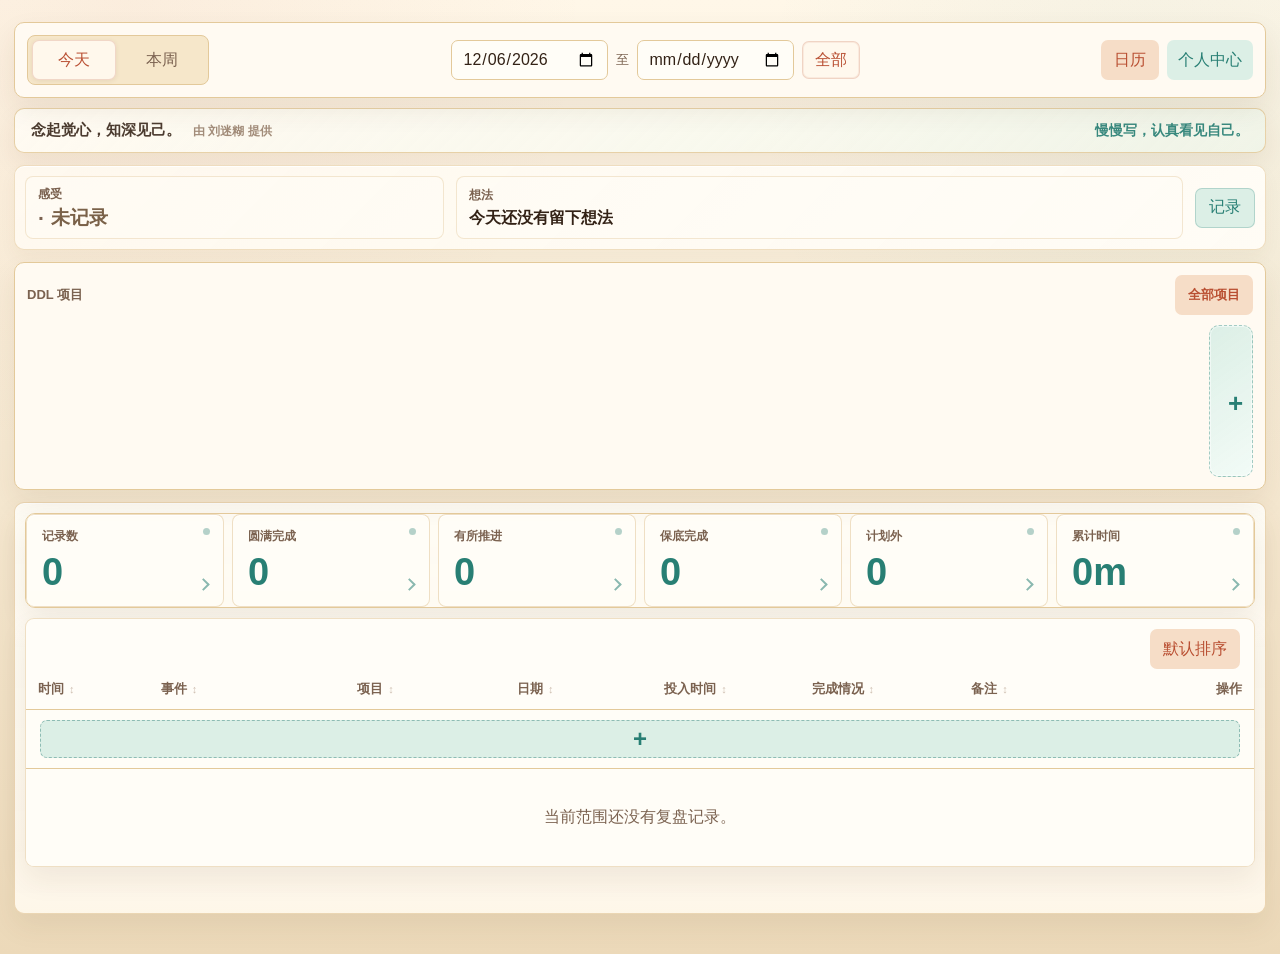
==== commit 60facef8: "Add email auth entry to test page" ====
--- a/docs/test.html
+++ b/docs/test.html
@@ -3,2786 +3,9 @@
 <head>
   <meta charset="utf-8">
   <meta name="viewport" content="width=device-width, initial-scale=1">
-  <title>每日任务表</title>
-  <style>
-    :root {
-      color-scheme: light;
-      --bg: #ecd9b9;
-      --panel: #fffaf2;
-      --text: #332216;
-      --muted: #7b6250;
-      --line: #e3c99a;
-      --red-bg: #fff7f2;
-      --red-line: #b94f32;
-      --red-text: #8f3225;
-      --green-bg: #f3f7ed;
-      --green-line: #3f8567;
-      --green-text: #246950;
-      --accent: #b94f32;
-      --accent-soft: #f6ddc7;
-      --gold-soft: #fff0c0;
-      --gold: #94610f;
-      --teal: #287f74;
-      --teal-soft: #dcefe6;
-      --shadow: 0 12px 28px rgba(80, 49, 20, 0.08);
-    }
-
-    * {
-      box-sizing: border-box;
-    }
-
-    body {
-      margin: 0;
-      min-height: 100vh;
-      background:
-        radial-gradient(circle at 10% 0%, rgba(185, 79, 50, 0.06), transparent 31%),
-        radial-gradient(circle at 90% 12%, rgba(40, 127, 116, 0.05), transparent 28%),
-        linear-gradient(180deg, #fff7e8, var(--bg));
-      color: var(--text);
-      font-family: -apple-system, BlinkMacSystemFont, "Segoe UI", "PingFang SC",
-        "Microsoft YaHei", sans-serif;
-      letter-spacing: 0;
-    }
-
-    button,
-    input,
-    select,
-    textarea {
-      font: inherit;
-    }
-
-    button {
-      cursor: pointer;
-    }
-
-    .emoji-mark {
-      font-family: "Apple Color Emoji", "Segoe UI Emoji", "Noto Color Emoji", sans-serif;
-    }
-
-    .app {
-      width: min(1280px, calc(100vw - 28px));
-      margin: 0 auto;
-      padding: 22px 0 40px;
-    }
-
-    .topbar,
-    .ddl-strip,
-    .status-panel,
-    .todo-panel,
-    .calendar-panel {
-      background: var(--panel);
-      border: 1px solid var(--line);
-      border-radius: 10px;
-      box-shadow: var(--shadow);
-      backdrop-filter: blur(2px);
-    }
-
-    .topbar {
-      display: grid;
-      grid-template-columns: auto minmax(260px, 1fr) auto;
-      gap: 12px;
-      align-items: center;
-      padding: 12px;
-      margin-bottom: 12px;
-    }
-
-    .calendar-range-title {
-      display: none;
-      align-items: center;
-      gap: 8px;
-      min-width: 0;
-    }
-
-    .calendar-range-title button,
-    .calendar-range-title select {
-      min-height: 38px;
-      border-radius: 7px;
-      font-size: 15px;
-      font-weight: 760;
-    }
-
-    .calendar-range-title button {
-      padding: 0 14px;
-      color: var(--accent);
-      border: 1px solid rgba(185, 79, 50, 0.16);
-      background: rgba(255, 248, 236, 0.7);
-    }
-
-    .calendar-range-title button.active {
-      background: rgba(255, 248, 236, 0.96);
-      box-shadow: inset 0 0 0 1px rgba(185, 79, 50, 0.12);
-    }
-
-    .calendar-range-title select {
-      width: auto;
-      min-width: 108px;
-      padding-right: 28px;
-      color: var(--text);
-      background: #fffdf7;
-    }
-
-    .topbar.calendar-mode {
-      grid-template-columns: minmax(0, 1fr) auto;
-    }
-
-    .topbar.calendar-mode .calendar-range-title {
-      display: flex;
-    }
-
-    .topbar.calendar-mode .segmented,
-    .topbar.calendar-mode .range-control {
-      display: none;
-    }
-
-    .segmented {
-      display: inline-grid;
-      grid-template-columns: repeat(2, minmax(84px, 1fr));
-      gap: 4px;
-      padding: 4px;
-      border: 1px solid var(--line);
-      border-radius: 8px;
-      background: #f6e7ca;
-    }
-
-    .segmented button,
-    .ghost,
-    .primary,
-    .icon-button {
-      min-height: 40px;
-      border: 0;
-      border-radius: 7px;
-      transition: transform 140ms ease, background 140ms ease, color 140ms ease;
-    }
-
-    .segmented button {
-      padding: 0 14px;
-      color: var(--muted);
-      background: transparent;
-      outline: none;
-    }
-
-    .segmented button.active {
-      color: var(--accent);
-      background: #fff8ec;
-      box-shadow: inset 0 0 0 1px rgba(185, 79, 50, 0.2), 0 1px 5px rgba(83, 48, 22, 0.09);
-    }
-
-    .segmented button:focus-visible,
-    .ghost:focus-visible,
-    .primary:focus-visible,
-    .icon-button:focus-visible,
-    .add-todo:focus-visible,
-    .metric-button:focus-visible {
-      outline: 2px solid rgba(185, 79, 50, 0.28);
-      outline-offset: 2px;
-    }
-
-    .range-control {
-      display: flex;
-      flex-wrap: wrap;
-      gap: 8px;
-      align-items: center;
-      justify-content: center;
-    }
-
-    .range-control span {
-      color: var(--muted);
-      font-size: 13px;
-    }
-
-    .range-control .range-helper {
-      min-height: 38px;
-      padding: 0 12px;
-      color: var(--accent);
-      border: 1px solid rgba(185, 79, 50, 0.14);
-      background: rgba(255, 248, 236, 0.52);
-      box-shadow: none;
-    }
-
-    .range-control .range-helper.active {
-      border-color: rgba(185, 79, 50, 0.22);
-      background: rgba(255, 248, 236, 0.82);
-      box-shadow: inset 0 0 0 1px rgba(185, 79, 50, 0.08);
-    }
-
-    input,
-    select,
-    textarea {
-      min-height: 40px;
-      padding: 9px 11px;
-      color: var(--text);
-      border: 1px solid var(--line);
-      border-radius: 7px;
-      background: #fffdf7;
-      outline: none;
-    }
-
-    textarea {
-      width: 100%;
-      min-height: 90px;
-      resize: vertical;
-    }
-
-    input:focus,
-    select:focus,
-    textarea:focus {
-      border-color: var(--accent);
-      box-shadow: 0 0 0 3px rgba(185, 79, 50, 0.15);
-    }
-
-    .ghost,
-    .icon-button {
-      color: var(--accent);
-      background: var(--accent-soft);
-    }
-
-    .ghost {
-      padding: 0 13px;
-    }
-
-    .primary {
-      padding: 0 16px;
-      color: #fff;
-      background: var(--accent);
-      font-weight: 720;
-    }
-
-    .segmented button:hover,
-    .ghost:hover,
-    .primary:hover,
-    .icon-button:hover {
-      transform: translateY(-1px);
-    }
-
-
-
-    .top-actions {
-      display: flex;
-      gap: 8px;
-      align-items: center;
-      justify-content: flex-end;
-    }
-
-    .ghost.active {
-      color: var(--accent);
-      background: rgba(246, 221, 199, 0.82);
-      box-shadow: inset 0 0 0 2px rgba(185, 79, 50, 0.12);
-    }
-
-    .account-button {
-      min-width: 40px;
-      padding-inline: 11px;
-      color: var(--teal);
-      background: var(--teal-soft);
-    }
-
-    .drawer-backdrop {
-      position: fixed;
-      inset: 0;
-      z-index: 9000;
-      background: rgba(57, 36, 26, 0.28);
-      opacity: 0;
-      pointer-events: none;
-      transition: opacity 160ms ease;
-    }
-
-    .drawer-backdrop.open {
-      opacity: 1;
-      pointer-events: auto;
-    }
-
-    .account-drawer {
-      position: fixed;
-      top: 0;
-      right: 0;
-      z-index: 9001;
-      width: min(390px, calc(100vw - 28px));
-      height: 100vh;
-      padding: 18px;
-      overflow-y: auto;
-      color: var(--text);
-      background: linear-gradient(180deg, #fffdf7, #fff5e5);
-      border-left: 1px solid var(--line);
-      box-shadow: -18px 0 40px rgba(57, 36, 26, 0.18);
-      transform: translateX(104%);
-      transition: transform 190ms ease;
-    }
-
-    .account-drawer.open {
-      transform: translateX(0);
-    }
-
-    .drawer-head {
-      display: flex;
-      align-items: flex-start;
-      justify-content: space-between;
-      gap: 10px;
-      margin-bottom: 14px;
-    }
-
-    .drawer-head h2 {
-      margin: 0;
-      font-size: 22px;
-    }
-
-    .drawer-section {
-      display: grid;
-      gap: 10px;
-      padding: 13px;
-      margin-bottom: 12px;
-      border: 1px solid rgba(227, 200, 155, 0.72);
-      border-radius: 10px;
-      background: rgba(255, 253, 247, 0.78);
-    }
-
-    .drawer-section h3 {
-      margin: 0;
-      color: var(--muted);
-      font-size: 13px;
-      font-weight: 820;
-    }
-
-    .account-status {
-      display: flex;
-      align-items: center;
-      justify-content: space-between;
-      gap: 10px;
-      padding: 10px;
-      border-radius: 9px;
-      background: rgba(220, 239, 230, 0.74);
-      color: var(--green-text);
-      font-weight: 820;
-    }
-
-    .account-status.inactive {
-      background: rgba(246, 221, 199, 0.68);
-      color: var(--muted);
-    }
-
-    .account-status strong {
-      font-size: 17px;
-    }
-
-    .account-card {
-      display: grid;
-      gap: 8px;
-      padding: 11px;
-      border: 1px solid rgba(63, 133, 103, 0.26);
-      border-radius: 10px;
-      background: linear-gradient(135deg, rgba(220, 239, 230, 0.82), rgba(255, 253, 247, 0.9));
-    }
-
-    .account-row {
-      display: grid;
-      grid-template-columns: 42px minmax(0, 1fr) auto;
-      gap: 8px;
-      align-items: center;
-      font-size: 13px;
-    }
-
-    .account-row span:first-child {
-      color: var(--muted);
-      font-weight: 760;
-    }
-
-    .account-value {
-      min-width: 0;
-      overflow: hidden;
-      text-overflow: ellipsis;
-      white-space: nowrap;
-      color: var(--green-text);
-      font-weight: 820;
-    }
-
-    .tiny-button {
-      min-height: 28px;
-      padding: 0 8px;
-      border: 0;
-      border-radius: 7px;
-      color: var(--accent);
-      background: rgba(246, 221, 199, 0.72);
-      font-size: 12px;
-      font-weight: 760;
-    }
-
-    .drawer-section.pro-is-active {
-      border-color: rgba(63, 133, 103, 0.28);
-      background: linear-gradient(135deg, rgba(220, 239, 230, 0.46), rgba(255, 253, 247, 0.82));
-    }
-
-    [hidden] {
-      display: none !important;
-    }
-
-    .pro-active-panel {
-      display: grid;
-      gap: 8px;
-    }
-
-    .pro-activated-note {
-      padding: 9px 10px;
-      border-radius: 9px;
-      background: rgba(220, 239, 230, 0.7);
-      color: var(--green-text);
-      font-size: 12px;
-      font-weight: 720;
-      line-height: 1.45;
-    }
-
-    .pro-benefits {
-      display: grid;
-      gap: 7px;
-      margin: 0;
-      padding: 0;
-      list-style: none;
-    }
-
-    .pro-benefits li {
-      display: flex;
-      gap: 7px;
-      align-items: baseline;
-      color: var(--text);
-      font-size: 13px;
-      font-weight: 760;
-    }
-
-    .pro-benefits li::before {
-      content: "✓";
-      color: var(--green-text);
-      font-weight: 900;
-    }
-
-    .upgrade-card {
-      display: grid;
-      gap: 9px;
-      padding: 13px;
-      border-radius: 12px;
-      background:
-        radial-gradient(circle at 8% 0%, rgba(40, 127, 116, 0.12), transparent 34%),
-        linear-gradient(135deg, rgba(255, 240, 192, 0.72), rgba(255, 243, 236, 0.9));
-      border: 1px solid rgba(185, 79, 50, 0.18);
-    }
-
-    .upgrade-card strong {
-      font-size: 17px;
-      line-height: 1.25;
-    }
-
-    .upgrade-price {
-      display: flex;
-      align-items: baseline;
-      justify-content: space-between;
-      gap: 8px;
-      width: 100%;
-      min-height: 46px;
-      padding: 10px 12px;
-      border: 0;
-      border-radius: 9px;
-      color: #fffaf0;
-      background: var(--accent);
-      font: inherit;
-      font-weight: 820;
-      text-align: left;
-      cursor: pointer;
-    }
-
-    .upgrade-price span {
-      font-size: 12px;
-      opacity: 0.9;
-    }
-
-    .pro-quick-action {
-      min-height: 40px;
-      color: var(--green-text);
-      background: rgba(220, 239, 230, 0.76);
-    }
-
-    .test-reset-pro {
-      justify-self: start;
-      min-height: 30px;
-      padding-inline: 9px;
-      font-size: 12px;
-      opacity: 0.78;
-    }
-
-    .sync-confirm {
-      display: grid;
-      gap: 7px;
-      padding: 10px;
-      border: 1px solid rgba(185, 79, 50, 0.18);
-      border-radius: 9px;
-      background: rgba(255, 246, 235, 0.88);
-    }
-
-    .sync-confirm strong {
-      font-size: 14px;
-    }
-
-    .sync-confirm p {
-      margin: 0;
-      color: var(--muted);
-      font-size: 12px;
-      font-weight: 650;
-      line-height: 1.45;
-    }
-
-    .sync-confirm-actions {
-      display: flex;
-      justify-content: flex-end;
-      gap: 8px;
-    }
-
-    .sync-confirm-actions button {
-      min-height: 32px;
-      padding-inline: 12px;
-      font-size: 13px;
-    }
-
-    .sync-message {
-      min-height: 0;
-      padding: 0;
-      color: var(--green-text);
-      font-size: 12px;
-      font-weight: 720;
-      line-height: 1.45;
-    }
-
-    .sync-message:not(:empty) {
-      padding: 8px 10px;
-      border-radius: 8px;
-      background: rgba(220, 239, 230, 0.68);
-    }
-
-    .drawer-form {
-      display: grid;
-      gap: 8px;
-    }
-
-    .drawer-form input {
-      width: 100%;
-    }
-
-    .drawer-note {
-      margin: 0;
-      color: var(--muted);
-      font-size: 12px;
-      font-weight: 650;
-      line-height: 1.5;
-    }
-
-    .sync-action-grid {
-      display: grid;
-      gap: 8px;
-    }
-
-    .sync-action {
-      display: grid;
-      gap: 4px;
-      width: 100%;
-      min-height: 58px;
-      padding: 10px 12px;
-      text-align: left;
-      border: 1px solid rgba(227, 200, 155, 0.66);
-      border-radius: 9px;
-      background: #fffaf2;
-      color: var(--text);
-    }
-
-    .sync-action strong {
-      color: var(--accent);
-      font-size: 14px;
-    }
-
-    .sync-action span {
-      color: var(--muted);
-      font-size: 12px;
-      font-weight: 650;
-    }
-
-    .note-detail-toolbar {
-      display: flex;
-      flex-wrap: wrap;
-      gap: 8px;
-      justify-content: flex-end;
-      margin-bottom: 2px;
-    }
-
-    .ddl-strip {
-      display: grid;
-      gap: 10px;
-      padding: 12px;
-      margin-bottom: 12px;
-    }
-
-    .section-title {
-      display: flex;
-      align-items: center;
-      justify-content: space-between;
-      gap: 10px;
-      color: var(--muted);
-      font-size: 13px;
-      font-weight: 720;
-    }
-
-    .project-rail-layout {
-      position: relative;
-      display: grid;
-      grid-template-columns: minmax(0, 1fr) 44px;
-      gap: 12px;
-      align-items: stretch;
-    }
-
-    .project-rail-layout::after {
-      content: "";
-      pointer-events: none;
-      position: absolute;
-      top: 2px;
-      right: 52px;
-      bottom: 4px;
-      width: 36px;
-      background: linear-gradient(90deg, rgba(255, 250, 241, 0), rgba(91, 58, 24, 0.16));
-      border-radius: 0 10px 10px 0;
-      z-index: 2;
-      opacity: 0;
-      transition: opacity 0.18s ease;
-    }
-
-    .project-rail-layout.has-overflow::after {
-      opacity: 1;
-    }
-
-    .project-rail {
-      display: grid;
-      grid-auto-flow: column;
-      grid-auto-columns: max(210px, calc((100% - 28px) / 3));
-      gap: 14px;
-      overflow-x: auto;
-      overscroll-behavior-x: contain;
-      padding: 2px 2px 4px;
-      scroll-snap-type: x proximity;
-    }
-
-    .project-rail-layout.has-overflow .project-rail {
-      grid-auto-columns: max(210px, calc((100% - 54px) / 3));
-    }
-
-    .fixed-add-card {
-      width: 44px;
-      min-width: 44px;
-      min-height: 152px;
-      padding: 0;
-      font-size: 26px;
-      z-index: 3;
-    }
-
-    .fixed-add-card span {
-      font-size: 0;
-    }
-
-    .fixed-add-card span::before {
-      content: "+";
-      font-size: 26px;
-      line-height: 1;
-    }
-
-    .project-rail-layout.readonly-rail {
-      grid-template-columns: minmax(0, 1fr);
-      gap: 0;
-    }
-
-    .project-rail-layout.readonly-rail::after {
-      right: 0;
-    }
-
-    .project-rail-layout.readonly-rail .project-rail {
-      padding-right: 2px;
-    }
-
-    .project-card {
-      position: relative;
-      display: grid;
-      grid-template-rows: 1fr auto;
-      min-height: 152px;
-      padding: 17px 18px 14px;
-      border: 1px solid rgba(223, 193, 139, 0.82);
-      border-radius: 10px;
-      background:
-        linear-gradient(145deg, rgba(255, 253, 247, 0.98), rgba(255, 246, 229, 0.9)),
-        #fff8ec;
-      box-shadow: 0 10px 24px rgba(91, 58, 24, 0.08), inset 0 1px 0 rgba(255, 255, 255, 0.78);
-      overflow: hidden;
-      scroll-snap-align: start;
-      transition: transform 140ms ease, box-shadow 140ms ease, border-color 140ms ease;
-    }
-
-    .project-card:hover {
-      transform: translateY(-1px);
-      box-shadow: 0 14px 28px rgba(91, 58, 24, 0.11), inset 0 1px 0 rgba(255, 255, 255, 0.82);
-    }
-
-    .project-card.is-filtered {
-      border-color: rgba(40, 127, 116, 0.72);
-      box-shadow: 0 0 0 3px rgba(40, 127, 116, 0.13), 0 16px 30px rgba(40, 127, 116, 0.12), inset 0 1px 0 rgba(255, 255, 255, 0.86);
-    }
-
-    .project-card.is-filtered::after {
-      content: "";
-      position: absolute;
-      inset: 10px 10px auto auto;
-      width: 9px;
-      height: 9px;
-      border-radius: 999px;
-      background: var(--teal);
-      box-shadow: 0 0 0 5px rgba(40, 127, 116, 0.12);
-    }
-
-    .project-card.has-ddl {
-      background:
-        radial-gradient(circle at 88% 12%, rgba(255, 255, 255, 0.72), transparent 28%),
-        linear-gradient(145deg, rgba(255, 242, 202, 0.95), rgba(255, 251, 242, 0.94)),
-        var(--gold-soft);
-      border-color: rgba(205, 151, 55, 0.62);
-    }
-
-    .project-card.due-soon {
-      background:
-        radial-gradient(circle at 88% 12%, rgba(255, 255, 255, 0.7), transparent 29%),
-        linear-gradient(145deg, rgba(255, 229, 214, 0.96), rgba(255, 248, 239, 0.94)),
-        #fff3ec;
-      border-color: rgba(185, 79, 50, 0.58);
-    }
-
-    .project-card.due-later {
-      background:
-        radial-gradient(circle at 88% 12%, rgba(255, 255, 255, 0.72), transparent 28%),
-        linear-gradient(145deg, rgba(255, 241, 203, 0.96), rgba(255, 251, 242, 0.94)),
-        var(--gold-soft);
-      border-color: rgba(205, 151, 55, 0.62);
-    }
-
-    .project-card.has-ddl::before {
-      content: "";
-      position: absolute;
-      inset: 0 auto 0 0;
-      width: 6px;
-      background: linear-gradient(180deg, #b94f32, #d38b2c);
-      box-shadow: 0 0 18px rgba(185, 79, 50, 0.22);
-    }
-
-    .project-card.due-later::before {
-      background: linear-gradient(180deg, #94610f, #d1a34a);
-      box-shadow: 0 0 18px rgba(148, 97, 15, 0.18);
-    }
-
-    .project-card.add-card {
-      place-items: center;
-      color: var(--teal);
-      background:
-        linear-gradient(145deg, rgba(220, 239, 230, 0.95), rgba(246, 253, 249, 0.86)),
-        var(--teal-soft);
-      border: 1px dashed rgba(40, 127, 116, 0.38);
-      box-shadow: inset 0 0 0 1px rgba(255, 255, 255, 0.5);
-      font-weight: 760;
-    }
-
-    .project-card.add-card:hover {
-      border-color: rgba(40, 127, 116, 0.54);
-      background:
-        linear-gradient(145deg, rgba(211, 235, 223, 0.98), rgba(247, 253, 250, 0.9)),
-        var(--teal-soft);
-    }
-
-    .project-card.other-card {
-      color: rgba(122, 97, 72, 0.72);
-      background:
-        linear-gradient(145deg, rgba(244, 236, 220, 0.8), rgba(255, 250, 241, 0.7)),
-        rgba(238, 229, 212, 0.46);
-      border-color: rgba(138, 104, 79, 0.22);
-      box-shadow: none;
-    }
-
-    .other-count {
-      margin-top: 8px;
-      color: var(--muted);
-      font-size: 13px;
-      font-weight: 720;
-    }
-
-    .project-time-total {
-      width: fit-content;
-      max-width: 100%;
-      padding: 4px 8px;
-      color: rgba(42, 111, 86, 0.86);
-      border: 1px solid rgba(42, 111, 86, 0.2);
-      border-radius: 999px;
-      background: rgba(229, 244, 234, 0.72);
-      font-size: 12px;
-      font-weight: 780;
-      line-height: 1.2;
-    }
-
-    .project-content {
-      display: grid;
-      align-content: start;
-      gap: 16px;
-      min-width: 0;
-      padding-left: 4px;
-    }
-
-    .project-name {
-      min-width: 0;
-      max-width: calc(100% - 28px);
-      font-size: 18px;
-      font-weight: 820;
-      line-height: 1.25;
-      overflow: hidden;
-      text-overflow: ellipsis;
-      white-space: nowrap;
-    }
-
-    .project-countdown {
-      display: grid;
-      grid-template-columns: auto minmax(0, 1fr);
-      gap: 16px;
-      align-items: center;
-    }
-
-    .project-date-placeholder {
-      width: fit-content;
-      max-width: 100%;
-      padding: 6px 0 8px;
-      color: rgba(122, 97, 72, 0.76);
-      border-bottom: 1px dashed rgba(138, 104, 79, 0.32);
-      font-size: 13px;
-      font-weight: 760;
-    }
-
-    .schedule-editor {
-      display: grid;
-      grid-template-columns: minmax(112px, auto) minmax(0, 1fr);
-      gap: 7px;
-      align-items: center;
-      max-width: 100%;
-    }
-
-    .project-card .schedule-editor {
-      grid-template-columns: 1fr;
-      width: 100%;
-      padding-right: 30px;
-    }
-
-    .days-left {
-      display: inline-flex;
-      align-items: baseline;
-      justify-content: center;
-      min-width: 104px;
-      min-height: 72px;
-      padding: 8px 16px;
-      color: #fffaf0;
-      border-radius: 12px;
-      background: linear-gradient(135deg, #b94f32, #d56b39);
-      box-shadow: 0 14px 26px rgba(185, 79, 50, 0.22), inset 0 1px 0 rgba(255, 255, 255, 0.22);
-      font-size: 38px;
-      font-weight: 860;
-      line-height: 1;
-    }
-
-    .days-left.long-range {
-      align-items: center;
-      min-width: 118px;
-      font-size: 24px;
-      letter-spacing: 0;
-    }
-
-    .days-left small {
-      margin-left: 4px;
-      font-size: 15px;
-      font-weight: 760;
-    }
-
-    .project-card.due-later .days-left {
-      color: #4b3216;
-      background: linear-gradient(135deg, #f2c761, #e6b54d);
-      box-shadow: 0 12px 22px rgba(148, 97, 15, 0.16), inset 0 1px 0 rgba(255, 255, 255, 0.32);
-    }
-
-    .project-card.waiting-project {
-      background:
-        radial-gradient(circle at 88% 12%, rgba(255, 255, 255, 0.72), transparent 29%),
-        linear-gradient(145deg, rgba(255, 251, 242, 0.98), rgba(255, 246, 226, 0.92)),
-        #fff8e8;
-      border-color: rgba(185, 126, 31, 0.46);
-    }
-
-    .project-card.waiting-project::before {
-      background: linear-gradient(180deg, #b97e1f, #e1b960);
-      box-shadow: 0 0 18px rgba(185, 126, 31, 0.18);
-    }
-
-    .project-card.due-soon .days-left {
-      background: linear-gradient(135deg, #b94f32, #d56b39);
-    }
-
-    .countdown-text {
-      color: var(--muted);
-      font-size: 13px;
-      font-weight: 760;
-      line-height: 1.36;
-    }
-
-    .project-ddl {
-      color: var(--gold);
-      font-size: 13px;
-      font-weight: 720;
-    }
-
-    .project-card > .project-card-actions {
-      position: absolute;
-      right: 12px;
-      bottom: 12px;
-      display: flex;
-      justify-content: flex-end;
-      gap: 6px;
-    }
-
-    .project-card > .project-card-actions .icon-button {
-      width: 28px;
-      min-width: 28px;
-      min-height: 28px;
-      color: rgba(185, 79, 50, 0.58);
-      background: rgba(246, 221, 199, 0.58);
-      box-shadow: none;
-      font-size: 13px;
-    }
-
-    .project-card:has(.schedule-editor) > .project-card-actions {
-      opacity: 0.25;
-      pointer-events: none;
-    }
-
-    .project-list-item .project-card-actions {
-      display: flex;
-      justify-content: flex-end;
-      gap: 6px;
-    }
-
-    .project-list-item .project-card-actions .icon-button {
-      width: 30px;
-      min-width: 30px;
-      min-height: 30px;
-      color: rgba(185, 79, 50, 0.62);
-      background: rgba(246, 221, 199, 0.58);
-      box-shadow: none;
-    }
-
-    .project-list {
-      display: grid;
-      gap: 12px;
-      overflow: visible;
-      padding-right: 3px;
-      outline: none;
-    }
-
-    .project-list-group {
-      display: grid;
-      gap: 0;
-      border: 1px solid rgba(227, 200, 155, 0.62);
-      border-radius: 10px;
-      background: rgba(255, 250, 241, 0.62);
-      overflow: hidden;
-    }
-
-    .project-list-group + .project-list-group {
-      margin-top: 0;
-    }
-
-    .project-list-heading {
-      display: flex;
-      align-items: center;
-      justify-content: space-between;
-      width: 100%;
-      min-height: 48px;
-      padding: 12px 14px;
-      color: var(--muted);
-      border: 0;
-      background: linear-gradient(90deg, rgba(255, 244, 224, 0.94), rgba(255, 252, 246, 0.76));
-      text-align: left;
-      font-size: 15px;
-      font-weight: 820;
-      cursor: pointer;
-    }
-
-    .project-list-heading:focus {
-      outline: none;
-    }
-
-    .project-list-heading:focus-visible {
-      box-shadow: inset 0 0 0 2px rgba(185, 79, 50, 0.18);
-    }
-
-    .project-list-heading .heading-main {
-      display: inline-flex;
-      align-items: center;
-      gap: 8px;
-    }
-
-    .project-list-heading .chevron {
-      color: var(--accent);
-      font-size: 16px;
-      line-height: 1;
-    }
-
-    .project-list-heading strong {
-      color: var(--text);
-      font-size: 17px;
-    }
-
-    .project-list-heading[aria-expanded="true"] {
-      border-bottom: 1px solid rgba(227, 200, 155, 0.45);
-    }
-
-    .project-list-item {
-      display: grid;
-      grid-template-columns: minmax(190px, 1fr) minmax(150px, 220px) 38px;
-      gap: 12px;
-      align-items: center;
-      min-height: 64px;
-      margin: 9px 12px;
-      padding: 12px 14px;
-      border: 1px solid rgba(227, 200, 155, 0.72);
-      border-radius: 10px;
-      background: rgba(255, 253, 247, 0.84);
-      overflow: visible;
-    }
-
-    .project-list-item:has(.schedule-editor) {
-      grid-template-columns: minmax(190px, 1fr) minmax(340px, 1.25fr) 38px;
-    }
-
-    .project-list-item.is-readonly {
-      grid-template-columns: minmax(190px, 1fr) minmax(150px, 220px);
-    }
-
-    .project-list-item .project-ddl {
-      min-width: 0;
-      overflow: hidden;
-      text-overflow: ellipsis;
-      white-space: nowrap;
-    }
-
-    .project-list-item .project-ddl:has(.schedule-editor) {
-      overflow: visible;
-      white-space: normal;
-    }
-
-    .project-list-item .schedule-editor {
-      grid-template-columns: 1fr;
-      width: 100%;
-    }
-
-    .merge-panel {
-      display: grid;
-      gap: 12px;
-      padding: 14px;
-      border: 1px solid rgba(227, 200, 155, 0.62);
-      border-radius: 10px;
-      background: linear-gradient(135deg, rgba(255, 247, 232, 0.9), rgba(255, 253, 247, 0.96));
-    }
-
-    .merge-panel[hidden] {
-      display: none;
-    }
-
-    .merge-panel-head {
-      display: flex;
-      justify-content: space-between;
-      gap: 12px;
-      color: var(--muted);
-      font-size: 13px;
-      font-weight: 720;
-      line-height: 1.45;
-    }
-
-    .merge-grid {
-      display: grid;
-      grid-template-columns: minmax(0, 1.2fr) minmax(0, 1fr);
-      gap: 12px;
-      align-items: start;
-    }
-
-    .merge-grid select {
-      width: 100%;
-      min-height: 40px;
-    }
-
-    .merge-grid select[multiple] {
-      min-height: 124px;
-      padding: 8px;
-    }
-
-    .merge-actions {
-      display: flex;
-      justify-content: flex-end;
-      gap: 8px;
-      flex-wrap: wrap;
-    }
-
-    .main-content {
-      display: grid;
-      gap: 10px;
-      padding: 10px;
-      border: 1px solid rgba(227, 200, 155, 0.72);
-      border-radius: 10px;
-      background: linear-gradient(180deg, rgba(255, 253, 247, 0.94), rgba(255, 249, 238, 0.9));
-      box-shadow: 0 12px 28px rgba(91, 58, 24, 0.08), inset 0 1px 0 rgba(255, 255, 255, 0.82);
-    }
-
-    .day-state-strip {
-      display: grid;
-      grid-template-columns: minmax(230px, 0.95fr) minmax(0, 1.65fr) auto;
-      gap: 12px;
-      align-items: stretch;
-      min-height: 74px;
-      margin: 0 0 12px;
-      padding: 10px;
-      border: 1px solid rgba(227, 200, 155, 0.58);
-      border-radius: 10px;
-      background: linear-gradient(135deg, var(--mood-bg, rgba(255, 250, 241, 0.9)), rgba(255, 253, 247, 0.95));
-      box-shadow: inset 0 1px 0 rgba(255, 255, 255, 0.84), 0 8px 18px rgba(91, 58, 24, 0.045);
-    }
-
-    .day-state-strip.range-mode {
-      grid-template-columns: minmax(340px, 1.25fr) minmax(0, 1fr);
-      cursor: default;
-    }
-
-    .day-state-strip.range-mode #openDayStateBtn {
-      display: none;
-    }
-
-    .state-strip-title,
-    .mood-summary,
-    .thought-summary {
-      min-width: 0;
-      padding: 9px 12px;
-      border: 1px solid rgba(227, 200, 155, 0.42);
-      border-radius: 8px;
-      background: rgba(255, 253, 247, 0.48);
-    }
-
-    .state-strip-title {
-      display: none;
-    }
-
-    .state-strip-title span,
-    .mood-summary span,
-    .thought-summary > span {
-      color: var(--muted);
-      font-size: 12px;
-      font-weight: 720;
-    }
-
-    .state-strip-title strong {
-      color: var(--text);
-      font-size: 18px;
-      line-height: 1.1;
-    }
-
-    .day-state-strip.range-mode .mood-summary,
-    .thought-summary {
-      cursor: pointer;
-    }
-
-    .day-state-strip:not(.range-mode) .mood-summary {
-      cursor: default;
-    }
-
-    .mood-summary {
-      display: grid;
-      align-content: center;
-      gap: 4px;
-    }
-
-    .mood-summary strong {
-      display: inline-flex;
-      align-items: center;
-      gap: 7px;
-      min-width: 0;
-      color: var(--mood-color, var(--text));
-      font-size: 19px;
-      line-height: 1.16;
-    }
-
-    .mood-summary .mood-emoji {
-      font-family: "Apple Color Emoji", "Segoe UI Emoji", "Noto Color Emoji", sans-serif;
-      font-size: 21px;
-      line-height: 1;
-    }
-
-    .thought-summary {
-      display: grid;
-      align-content: center;
-      gap: 4px;
-      min-height: 52px;
-      color: var(--text);
-      font-weight: 760;
-      overflow: hidden;
-    }
-
-    #openDayStateBtn {
-      align-self: center;
-      color: var(--teal);
-      background: var(--teal-soft);
-      border: 1px solid rgba(40, 127, 116, 0.24);
-    }
-
-    .thought-line {
-      display: flex;
-      align-items: baseline;
-      gap: 7px;
-      min-width: 0;
-      white-space: nowrap;
-    }
-
-    .thought-time {
-      flex: 0 0 auto;
-      color: var(--muted);
-      font-size: 12px;
-      font-weight: 760;
-    }
-
-    .thought-text {
-      min-width: 0;
-      overflow: hidden;
-      text-overflow: ellipsis;
-      white-space: nowrap;
-    }
-
-    .mood-curve {
-      width: 100%;
-      min-height: 48px;
-    }
-
-    .mood-curve svg {
-      display: block;
-      width: 100%;
-      height: 62px;
-      overflow: visible;
-    }
-
-    .mood-curve .curve-segment {
-      fill: none;
-      stroke: var(--segment-color, #4f8f76);
-      stroke-width: 3;
-      stroke-linecap: round;
-      stroke-linejoin: round;
-    }
-
-    .mood-curve path.curve-segment {
-      stroke-width: 3.5;
-    }
-
-    .mood-curve circle {
-      fill: var(--point-color, #4f8f76);
-      stroke: #fffaf0;
-      stroke-width: 2;
-    }
-
-    .mood-curve .curve-guide {
-      stroke: rgba(138, 104, 79, 0.14);
-      stroke-width: 1;
-    }
-
-    .mood-curve .neutral-guide {
-      stroke: rgba(138, 104, 79, 0.46);
-      stroke-width: 1.5;
-      stroke-dasharray: 4 5;
-    }
-
-    .mood-curve text {
-      font-weight: 720;
-    }
-
-    #dayStateDialog {
-      width: min(680px, calc(100vw - 28px));
-    }
-
-    .mood-picker {
-      display: grid;
-      grid-template-columns: repeat(7, minmax(0, 1fr));
-      gap: 6px;
-      border: 0;
-      padding: 0;
-      margin: 0;
-    }
-
-    .mood-picker legend {
-      grid-column: 1 / -1;
-      margin-bottom: 4px;
-      color: var(--muted);
-      font-size: 12px;
-      font-weight: 720;
-    }
-
-    .mood-picker label {
-      position: relative;
-      display: grid;
-      place-items: center;
-      min-height: 54px;
-      padding: 7px 6px;
-      color: var(--mood-option-color, var(--muted));
-      border: 1px solid rgba(227, 200, 155, 0.66);
-      border-radius: 8px;
-      background: var(--mood-option-bg, #fffdf7);
-      text-align: center;
-      font-size: 12px;
-      font-weight: 760;
-      cursor: pointer;
-      transition: transform 0.16s ease, box-shadow 0.16s ease, border-color 0.16s ease;
-    }
-
-    .mood-picker input {
-      position: absolute;
-      opacity: 0;
-      pointer-events: none;
-    }
-
-    .mood-picker label:has(input:checked) {
-      color: var(--accent);
-      border-color: var(--accent);
-      box-shadow: inset 0 0 0 2px rgba(185, 79, 50, 0.18), 0 10px 22px rgba(91, 58, 24, 0.12);
-      transform: translateY(-2px);
-    }
-
-    .mood-picker label:has(input:checked)::after {
-      content: "";
-      position: absolute;
-      right: 8px;
-      top: 8px;
-      width: 8px;
-      height: 8px;
-      border-radius: 999px;
-      background: var(--accent);
-      box-shadow: 0 0 0 4px rgba(185, 79, 50, 0.14);
-    }
-
-    #thoughtText {
-      min-height: 96px;
-      resize: vertical;
-    }
-
-    .thought-list {
-      display: grid;
-      gap: 5px;
-      max-height: 150px;
-      overflow: auto;
-      padding-right: 2px;
-    }
-
-    .thought-item {
-      display: grid;
-      grid-template-columns: 9px 44px minmax(0, 1fr) auto;
-      gap: 8px;
-      align-items: center;
-      padding: 5px 2px;
-      color: var(--text);
-    }
-
-    .thought-item::before {
-      content: "";
-      width: 7px;
-      height: 7px;
-      margin-top: 7px;
-      border-radius: 999px;
-      background: rgba(79, 143, 118, 0.72);
-    }
-
-    .thought-item time {
-      color: var(--muted);
-      font-size: 11px;
-      font-weight: 760;
-    }
-
-    .thought-item .thought-text-field {
-      min-width: 0;
-      overflow: hidden;
-      text-overflow: ellipsis;
-      white-space: nowrap;
-    }
-
-    .thought-actions {
-      display: inline-flex;
-      gap: 4px;
-      opacity: 0.46;
-      transition: opacity 140ms ease;
-    }
-
-    .thought-item:hover .thought-actions {
-      opacity: 1;
-    }
-
-    .thought-action {
-      width: 28px;
-      height: 28px;
-      min-height: 28px;
-      border: 0;
-      border-radius: 7px;
-      color: var(--muted);
-      background: rgba(246, 221, 199, 0.62);
-    }
-
-    .thought-action:hover {
-      color: var(--accent);
-      background: rgba(246, 221, 199, 0.94);
-    }
-
-    .thought-edit-input {
-      width: 100%;
-      min-width: 0;
-      min-height: 116px;
-      max-height: 260px;
-      padding: 9px 10px;
-      border: 1px solid rgba(185, 79, 50, 0.28);
-      border-radius: 8px;
-      background: #fffdf7;
-      line-height: 1.55;
-      resize: vertical;
-    }
-
-    .thought-item.editing {
-      grid-template-columns: 9px 44px minmax(0, 1fr);
-      align-items: start;
-      padding-block: 8px;
-    }
-
-    .thought-item.editing .thought-actions {
-      display: none;
-    }
-
-    #noteDetailDialog {
-      width: min(980px, calc(100vw - 28px));
-    }
-
-    #noteDetailDialog {
-      height: min(82vh, 760px);
-    }
-
-    .note-detail-body {
-      display: grid;
-      gap: 12px;
-      min-height: 0;
-      overflow: visible;
-      padding-right: 2px;
-    }
-
-    .note-detail-body .thought-list {
-      max-height: none;
-      overflow: visible;
-    }
-
-    .note-detail-body .thought-item {
-      padding: 8px 10px;
-      border-radius: 8px;
-      background: rgba(255, 253, 247, 0.52);
-    }
-
-    .note-detail-body .thought-item:hover {
-      background: rgba(255, 248, 236, 0.74);
-    }
-
-    #thoughtPreviewDialog {
-      width: min(720px, calc(100vw - 28px));
-    }
-
-    .thought-preview-meta {
-      color: var(--muted);
-      font-size: 13px;
-      font-weight: 760;
-    }
-
-    .thought-preview-content {
-      max-height: min(52vh, 460px);
-      overflow: auto;
-      padding: 14px 15px;
-      border: 1px solid rgba(227, 200, 155, 0.58);
-      border-radius: 9px;
-      background: rgba(255, 253, 247, 0.82);
-      color: var(--text);
-      font-size: 16px;
-      font-weight: 650;
-      line-height: 1.7;
-      white-space: pre-wrap;
-      word-break: break-word;
-    }
-
-    .mood-chart-shell {
-      display: grid;
-      grid-template-columns: 112px minmax(0, 1fr);
-      padding: 10px;
-      border: 1px solid rgba(227, 200, 155, 0.58);
-      border-radius: 9px;
-      background: linear-gradient(135deg, rgba(255, 253, 247, 0.96), rgba(249, 241, 224, 0.72));
-      overflow: hidden;
-    }
-
-    .mood-y-axis {
-      z-index: 1;
-      background: linear-gradient(90deg, rgba(255, 253, 247, 0.98), rgba(255, 253, 247, 0.84));
-      border-right: 1px solid rgba(227, 200, 155, 0.25);
-    }
-
-    .mood-y-axis svg {
-      display: block;
-      width: 112px;
-      height: 260px;
-    }
-
-    .mood-chart {
-      padding: 10px;
-      overflow-x: auto;
-      overflow-y: hidden;
-      scrollbar-color: rgba(185, 79, 50, 0.24) transparent;
-    }
-
-    .mood-chart svg {
-      display: block;
-      width: var(--chart-width, 720px);
-      max-width: none;
-      height: 260px;
-    }
-
-    .thought-day {
-      border: 1px solid rgba(227, 200, 155, 0.38);
-      border-radius: 9px;
-      background: rgba(255, 253, 247, 0.54);
-      overflow: hidden;
-    }
-
-    .thought-day summary {
-      display: flex;
-      justify-content: space-between;
-      gap: 12px;
-      padding: 10px 12px;
-      color: var(--text);
-      font-weight: 800;
-      cursor: pointer;
-      background: linear-gradient(90deg, rgba(255, 246, 229, 0.62), rgba(255, 253, 247, 0.56));
-    }
-
-    .thought-day .thought-list {
-      padding: 6px 12px 10px;
-    }
-
-    .sort-header {
-      display: inline-flex;
-      align-items: center;
-      gap: 5px;
-      padding: 0;
-      border: 0;
-      background: transparent;
-      color: inherit;
-      font: inherit;
-      font-weight: 820;
-      cursor: pointer;
-    }
-
-    .sort-header::after {
-      content: "↕";
-      color: rgba(138, 104, 79, 0.42);
-      font-size: 11px;
-    }
-
-    .sort-header.active::after {
-      content: attr(data-mark);
-      color: var(--accent);
-    }
-
-    .project-section-row td {
-      height: 28px;
-      padding: 4px 16px;
-      color: rgba(138, 104, 79, 0.58);
-      font-size: 12px;
-      font-weight: 760;
-      text-align: right;
-      background: linear-gradient(90deg, rgba(255, 253, 247, 0), rgba(247, 236, 215, 0.56));
-      border-bottom: 1px solid rgba(227, 200, 155, 0.36);
-    }
-
-    .status-panel {
-      display: grid;
-      grid-template-columns: repeat(6, minmax(0, 1fr));
-      gap: 8px;
-      padding: 0;
-      overflow: hidden;
-      background: transparent;
-    }
-
-    .metric,
-    .metric-button {
-      position: relative;
-      display: grid;
-      align-content: space-between;
-      min-width: 0;
-      min-height: 86px;
-      padding: 13px 15px 14px;
-      border: 1px solid rgba(227, 200, 155, 0.56);
-      border-radius: 8px;
-      background: rgba(255, 253, 247, 0.86);
-      box-shadow: inset 0 1px 0 rgba(255, 255, 255, 0.78);
-    }
-
-    .metric::before,
-    .metric-button::before {
-      content: "";
-      position: absolute;
-      top: 13px;
-      right: 13px;
-      width: 7px;
-      height: 7px;
-      border-radius: 999px;
-      background: rgba(185, 79, 50, 0.22);
-    }
-
-    .metric span,
-    .metric-button span {
-      display: block;
-      margin-bottom: 8px;
-      color: var(--muted);
-      font-size: 12px;
-      font-weight: 760;
-    }
-
-    .metric strong,
-    .metric-button strong {
-      display: block;
-      overflow: hidden;
-      color: var(--text);
-      font-size: clamp(26px, 2.4vw, 34px);
-      line-height: 1.03;
-      text-overflow: ellipsis;
-      white-space: nowrap;
-    }
-
-    .metric:nth-child(2)::before {
-      background: rgba(185, 79, 50, 0.34);
-    }
-
-    .metric:nth-child(3)::before {
-      background: rgba(63, 133, 103, 0.34);
-    }
-
-    .metric:nth-child(4)::before {
-      background: rgba(209, 144, 47, 0.38);
-    }
-
-    .metric-button {
-      width: 100%;
-      color: inherit;
-      text-align: left;
-      cursor: pointer;
-      transition: transform 140ms ease, border-color 140ms ease, background 140ms ease, box-shadow 140ms ease;
-    }
-
-    .metric-button::before {
-      background: rgba(40, 127, 116, 0.34);
-    }
-
-    .metric-button::after {
-      content: "";
-      position: absolute;
-      right: 15px;
-      bottom: 17px;
-      width: 7px;
-      height: 7px;
-      border-top: 2px solid rgba(40, 127, 116, 0.54);
-      border-right: 2px solid rgba(40, 127, 116, 0.54);
-      transform: rotate(45deg);
-    }
-
-    .metric-button strong {
-      padding-right: 22px;
-      color: #287f74;
-      font-size: clamp(30px, 3vw, 38px);
-      letter-spacing: 0;
-    }
-
-    .metric-button:hover {
-      transform: translateY(-1px);
-      border-color: rgba(40, 127, 116, 0.34);
-      background: rgba(237, 247, 240, 0.92);
-      box-shadow: 0 8px 18px rgba(105, 76, 34, 0.08), inset 0 1px 0 rgba(255, 255, 255, 0.82);
-    }
-
-    .todo-panel {
-      overflow: hidden;
-      border: 1px solid rgba(227, 200, 155, 0.56);
-      border-radius: 9px;
-      background: #fffdf8;
-    }
-
-    .todo-tools {
-      display: flex;
-      justify-content: flex-end;
-      gap: 8px;
-      padding: 10px 14px 0;
-      background: transparent;
-    }
-
-    .inline-input,
-    .inline-select,
-    .inline-date,
-    .inline-time,
-    .inline-time-editor select,
-    .inline-date-editor select {
-      width: 100%;
-      min-width: 0;
-      min-height: 34px;
-      padding: 6px 8px;
-      color: inherit;
-      border-color: rgba(227, 200, 155, 0.65);
-      background: rgba(255, 253, 247, 0.72);
-      font-weight: 720;
-    }
-
-    .inline-input {
-      font-size: 16px;
-    }
-
-    .inline-time-editor,
-    .inline-date-editor {
-      display: inline-grid;
-      align-items: center;
-      gap: 5px;
-      width: max-content;
-      max-width: 100%;
-      color: inherit;
-      font-weight: 720;
-    }
-
-    .inline-time-editor {
-      grid-template-columns: minmax(70px, auto) auto minmax(56px, auto);
-      padding: 4px;
-      border: 1px solid rgba(227, 200, 155, 0.65);
-      border-radius: 8px;
-      background: rgba(255, 253, 247, 0.8);
-    }
-
-    .inline-date-editor {
-      grid-template-columns: minmax(70px, auto) minmax(50px, auto) minmax(50px, auto);
-    }
-
-    .inline-date-editor[hidden] {
-      display: none;
-    }
-
-    .project-date-editor {
-      grid-column: 1 / -1;
-      width: 100%;
-    }
-
-    .project-card .project-date-editor {
-      grid-template-columns: minmax(72px, 1fr) minmax(52px, 0.72fr) minmax(52px, 0.72fr);
-    }
-
-    .inline-time-editor select,
-    .inline-date-editor select {
-      width: auto;
-      min-width: 0;
-      padding: 5px 6px;
-      font-size: 12px;
-      font-variant-numeric: tabular-nums;
-    }
-
-    .inline-field-wrap {
-      min-width: 140px;
-    }
-
-    [data-task-field],
-    [data-project-field] {
-      cursor: text;
-    }
-
-    [data-task-field="projectId"],
-    [data-task-field="timeBucket"],
-    [data-task-field="targetDate"],
-    [data-task-field="durationMinutes"],
-    [data-task-field="completionRating"],
-    [data-project-field="ddl"] {
-      cursor: pointer;
-    }
-
-    .field-edit-popover {
-      position: fixed;
-      z-index: 80;
-      display: grid;
-      gap: 8px;
-      width: min(var(--popover-width, 320px), calc(100vw - 28px));
-      max-height: min(74vh, 440px);
-      padding: 10px;
-      overflow: auto;
-      border: 1px solid rgba(227, 200, 155, 0.72);
-      border-radius: 10px;
-      background: #fffdf7;
-      box-shadow: 0 18px 48px rgba(65, 39, 23, 0.18);
-      color: var(--text);
-    }
-
-    .field-edit-popover label {
-      color: var(--muted);
-      font-size: 12px;
-      font-weight: 780;
-    }
-
-    .field-edit-popover.quick-menu {
-      gap: 6px;
-      padding: 8px;
-    }
-
-    .field-edit-control {
-      width: 100%;
-      min-height: 38px;
-      padding: 8px 10px;
-      color: var(--text);
-      border: 1px solid rgba(227, 200, 155, 0.74);
-      border-radius: 8px;
-      background: rgba(255, 253, 247, 0.96);
-      font-size: 15px;
-      font-weight: 720;
-      line-height: 1.45;
-    }
-
-    textarea.field-edit-control {
-      min-height: 168px;
-      max-height: min(48vh, 380px);
-      resize: vertical;
-      overflow: auto;
-      font-weight: 650;
-    }
-
-    .task-field-dialog .dialog-content {
-      display: grid;
-      gap: 12px;
-    }
-
-    .task-field-dialog .inline-date-editor {
-      display: grid;
-      grid-template-columns: minmax(116px, 1fr) minmax(86px, 0.75fr) minmax(86px, 0.75fr);
-      gap: 10px;
-      width: 100%;
-      max-width: 460px;
-    }
-
-    .task-field-dialog .inline-date-editor select {
-      width: 100%;
-      min-height: 42px;
-      padding: 8px 10px;
-      font-size: 16px;
-      font-weight: 760;
-    }
-
-    .quick-option {
-      display: flex;
-      align-items: center;
-      justify-content: space-between;
-      gap: 10px;
-      width: 100%;
-      min-height: 38px;
-      padding: 8px 10px;
-      border: 1px solid transparent;
-      border-radius: 8px;
-      color: var(--text);
-      background: transparent;
-      font-size: 15px;
-      font-weight: 760;
-      text-align: left;
-      cursor: pointer;
-    }
-
-    .quick-option:hover,
-    .quick-option.is-selected {
-      border-color: rgba(126, 172, 154, 0.46);
-      background: rgba(220, 239, 230, 0.64);
-      color: var(--green-dark);
-    }
-
-    .quick-option .quick-meta {
-      color: var(--muted);
-      font-size: 12px;
-      font-weight: 760;
-    }
-
-    .quick-duration-grid {
-      display: grid;
-      grid-template-columns: repeat(3, minmax(0, 1fr));
-      gap: 6px;
-    }
-
-    .quick-duration-grid .quick-option {
-      justify-content: center;
-      text-align: center;
-    }
-
-    .quick-custom {
-      display: grid;
-      grid-template-columns: 1fr auto;
-      gap: 8px;
-      align-items: center;
-      padding-top: 4px;
-      border-top: 1px solid rgba(227, 200, 155, 0.42);
-    }
-
-    .quick-custom input {
-      min-height: 38px;
-      padding: 8px 10px;
-      border: 1px solid rgba(227, 200, 155, 0.74);
-      border-radius: 8px;
-      background: rgba(255, 253, 247, 0.96);
-      font-size: 15px;
-      font-weight: 720;
-    }
-
-    .quick-custom button {
-      min-height: 38px;
-      padding: 0 12px;
-      font-size: 14px;
-    }
-
-    .drag-handle {
-      display: none;
-    }
-
-    table {
-      width: 100%;
-      min-width: 0;
-      table-layout: fixed;
-      border-collapse: collapse;
-    }
-
-    th:nth-child(1),
-    td:nth-child(1) { width: 10%; }
-
-    th:nth-child(2),
-    td:nth-child(2) { width: 16%; }
-
-    th:nth-child(3),
-    td:nth-child(3) { width: 13%; }
-
-    th:nth-child(4),
-    td:nth-child(4) { width: 12%; }
-
-    th:nth-child(5),
-    td:nth-child(5) { width: 12%; }
-
-    th:nth-child(6),
-    td:nth-child(6) { width: 13%; }
-
-    th:nth-child(7),
-    td:nth-child(7) { width: 18%; }
-
-    th:nth-child(8),
-    td:nth-child(8) { width: 6%; }
-
-    table.project-table-view th:nth-child(1),
-    table.project-table-view td:nth-child(1) { width: 13%; }
-
-    table.project-table-view th:nth-child(2),
-    table.project-table-view td:nth-child(2) { width: 17%; }
-
-    table.project-table-view th:nth-child(3),
-    table.project-table-view td:nth-child(3) { width: 10%; }
-
-    th,
-    td {
-      min-width: 0;
-      padding: 11px 12px;
-      text-align: left;
-      border-bottom: 1px solid var(--line);
-      vertical-align: middle;
-      white-space: nowrap;
-      overflow: hidden;
-      text-overflow: ellipsis;
-    }
-
-    th:last-child,
-    td:last-child {
-      text-align: right;
-      overflow: visible;
-    }
-
-    th {
-      color: var(--muted);
-      background: #fffdf8;
-      font-size: 13px;
-      font-weight: 720;
-    }
-
-    .add-row td {
-      padding: 10px 14px;
-      background: #fffdf7;
-    }
-
-    .time-section-row td {
-      height: 10px;
-      padding: 0;
-      color: transparent;
-      background: transparent;
-      border-bottom: 1px solid rgba(227, 200, 155, 0.22);
-      font-size: 0;
-      line-height: 0;
-    }
-
-    .planned-time {
-      color: var(--muted);
-      font-weight: 720;
-      white-space: nowrap;
-    }
-
-    .planned-time.empty-time {
-      opacity: 0.58;
-      font-weight: 620;
-    }
-
-    .add-todo {
-      width: 100%;
-      min-height: 38px;
-      color: var(--teal);
-      border: 1px dashed rgba(47, 127, 120, 0.45);
-      border-radius: 7px;
-      background: var(--teal-soft);
-      font-size: 24px;
-      font-weight: 780;
-      line-height: 1;
-    }
-
-    .task-row.pending {
-      color: var(--red-text);
-      background: var(--red-bg);
-    }
-
-    .task-row.pending td:first-child {
-      border-left: 4px solid var(--red-line);
-    }
-
-    .task-row.done {
-      color: var(--green-text);
-      background: var(--green-bg);
-    }
-
-    .task-row.done td:first-child {
-      border-left: 4px solid var(--green-line);
-    }
-
-    .task-remark {
-      color: rgba(42, 111, 86, 0.82);
-      font-weight: 680;
-    }
-
-    .task-row.dragging {
-      opacity: 0.5;
-    }
-
-    .drag-handle {
-      display: inline-flex;
-      width: 18px;
-      margin-right: 10px;
-      color: rgba(138, 104, 79, 0.5);
-      font-size: 16px;
-      user-select: none;
-    }
-
-    .task-title {
-      width: 100%;
-      min-width: 0;
-      font-weight: 720;
-      line-height: 1.35;
-      overflow: hidden;
-      text-overflow: ellipsis;
-      white-space: nowrap;
-    }
-
-    .task-note {
-      display: none;
-    }
-
-    .completion-record {
-      display: block;
-      width: 100%;
-      overflow: visible;
-      white-space: nowrap;
-    }
-
-    .chip,
-    .status {
-      display: inline-flex;
-      align-items: center;
-      justify-content: center;
-      min-height: 28px;
-      max-width: 220px;
-      padding: 0 10px;
-      border-radius: 999px;
-      border: 1px solid currentColor;
-      background: rgba(255, 250, 241, 0.74);
-      font-size: 13px;
-      font-weight: 720;
-      overflow: hidden;
-      text-overflow: ellipsis;
-      white-space: nowrap;
-    }
-
-    .ddl-small {
-      margin-top: 6px;
-      color: var(--gold);
-      font-size: 13px;
-      font-weight: 720;
-    }
-
-    .empty {
-      padding: 38px 16px;
-      color: var(--muted);
-      text-align: center;
-      background: #fffdf7;
-    }
-
-    .actions {
-      display: inline-flex;
-      gap: 6px;
-      justify-content: flex-end;
-      min-width: 34px;
-      width: 34px;
-      margin-left: auto;
-    }
-
-    .single-action {
-      width: 34px;
-      min-width: 34px;
-    }
-
-    .icon-button {
-      width: 32px;
-      min-width: 32px;
-      min-height: 32px;
-      padding: 0;
-      font-size: 15px;
-      line-height: 1;
-    }
-
-    .action-complete {
-      width: 34px;
-      min-width: 34px;
-      min-height: 34px;
-      color: #fffaf0;
-      background: var(--accent);
-      box-shadow: 0 6px 12px rgba(185, 79, 50, 0.13);
-    }
-
-    .action-secondary,
-    .action-danger {
-      width: 30px;
-      min-width: 30px;
-      min-height: 30px;
-      color: rgba(185, 79, 50, 0.55);
-      background: rgba(246, 221, 199, 0.38);
-      box-shadow: none;
-      font-size: 14px;
-    }
-
-    .action-secondary:hover,
-    .action-danger:hover {
-      background: rgba(246, 221, 199, 0.68);
-    }
-
-    .hover-tooltip {
-      position: fixed;
-      z-index: 20000;
-      max-width: min(560px, calc(100vw - 32px));
-      padding: 9px 11px;
-      color: #fffaf0;
-      background: rgba(57, 36, 26, 0.94);
-      border: 1px solid rgba(255, 245, 226, 0.18);
-      border-radius: 8px;
-      box-shadow: 0 12px 26px rgba(57, 36, 26, 0.22);
-      font-size: 13px;
-      font-weight: 650;
-      line-height: 1.45;
-      pointer-events: none;
-      opacity: 0;
-      transform: translateY(4px);
-      transition: opacity 140ms ease, transform 140ms ease;
-    }
-
-    .hover-tooltip.visible {
-      opacity: 1;
-      transform: translateY(0);
-    }
-
-    .hidden-note {
-      color: var(--muted);
-      font-size: 13px;
-    }
-
-    .calendar-panel {
-      padding: 12px;
-    }
-
-    .day-card[data-date] {
-      cursor: pointer;
-    }
-
-    .day-card[data-date]:focus-visible {
-      outline: 2px solid rgba(185, 79, 50, 0.28);
-      outline-offset: 2px;
-    }
-
-    .calendar-grid {
-      display: grid;
-      gap: 14px;
-    }
-
-    .month-section {
-      display: grid;
-      gap: 8px;
-    }
-
-    .month-title {
-      color: var(--text);
-      font-size: 20px;
-      font-weight: 780;
-    }
-
-    .weekday-row,
-    .month-grid {
-      display: grid;
-      grid-template-columns: repeat(7, minmax(0, 1fr));
-      gap: 7px;
-    }
-
-    .weekday-row span {
-      color: var(--muted);
-      text-align: center;
-      font-size: 13px;
-      font-weight: 720;
-    }
-
-    .day-card {
-      min-height: 118px;
-      padding: 9px;
-      border: 1px solid var(--line);
-      border-radius: 8px;
-      background: #fff8ec;
-    }
-
-    .day-card.outside-range {
-      opacity: 0.54;
-      background: rgba(255, 253, 247, 0.54);
-      border-style: dashed;
-    }
-
-    .calendar-spacer {
-      min-height: 34px;
-      visibility: hidden;
-      pointer-events: none;
-    }
-
-    .day-card.outside-range:hover,
-    .day-card[data-date]:hover {
-      opacity: 1;
-      border-color: rgba(185, 79, 50, 0.42);
-      box-shadow: 0 8px 18px rgba(91, 58, 24, 0.08);
-    }
-
-    .day-card.today {
-      border-color: var(--accent);
-      box-shadow: inset 0 0 0 1px rgba(185, 79, 50, 0.82);
-    }
-
-    .day-head {
-      display: flex;
-      justify-content: space-between;
-      gap: 8px;
-      margin-bottom: 10px;
-      font-weight: 760;
-    }
-
-    .day-count {
-      color: var(--muted);
-      font-size: 13px;
-      font-weight: 680;
-    }
-
-    .calendar-projects {
-      display: grid;
-      gap: 6px;
-    }
-
-    .calendar-project {
-      display: grid;
-      gap: 3px;
-      padding: 8px;
-      border-radius: 7px;
-      background: #fffdf7;
-      border: 1px solid var(--line);
-    }
-
-    .calendar-project.project-highlight {
-      border-color: rgba(40, 127, 116, 0.68);
-      background: linear-gradient(135deg, rgba(221, 240, 230, 0.95), rgba(255, 253, 247, 0.94));
-      box-shadow: inset 4px 0 0 rgba(40, 127, 116, 0.72), 0 6px 14px rgba(40, 127, 116, 0.08);
-    }
-
-    .calendar-project.project-highlight strong {
-      color: var(--teal);
-    }
-
-    .calendar-project.unassigned {
-      background: rgba(238, 229, 212, 0.46);
-      border-color: rgba(138, 104, 79, 0.22);
-      color: rgba(122, 97, 72, 0.72);
-      opacity: 0.72;
-    }
-
-    .calendar-project.unassigned strong {
-      font-weight: 620;
-    }
-
-    .calendar-project strong {
-      overflow: hidden;
-      text-overflow: ellipsis;
-      white-space: nowrap;
-      font-size: 13px;
-    }
-
-    .calendar-project span {
-      color: var(--muted);
-      font-size: 12px;
-    }
-
-    dialog {
-      width: min(700px, calc(100vw - 28px));
-      max-width: calc(100vw - 28px);
-      max-height: calc(100vh - 28px);
-      padding: 0;
-      border: 0;
-      border-radius: 8px;
-      box-shadow: 0 24px 70px rgba(31, 39, 45, 0.24);
-      overflow: hidden;
-    }
-
-    dialog[open] {
-      display: flex;
-      resize: both;
-      min-width: min(360px, calc(100vw - 28px));
-      min-height: 220px;
-    }
-
-    dialog.is-dragged {
-      margin: 0;
-      position: fixed;
-    }
-
-    dialog::backdrop {
-      background: rgba(65, 39, 23, 0.38);
-    }
-
-    #timePieDialog {
-      width: min(820px, calc(100vw - 28px));
-    }
-
-    #projectListDialog {
-      width: min(760px, calc(100vw - 28px));
-      height: min(82vh, 760px);
-    }
-
-    #projectListDialog:focus,
-    #projectListDialog .dialog-body:focus,
-    #projectListBody:focus {
-      outline: none;
-    }
-
-    #projectListDialog .dialog-body {
-      padding: 0;
-    }
-
-    .dialog-body {
-      display: flex;
-      flex: 1 1 auto;
-      flex-direction: column;
-      gap: 0;
-      width: 100%;
-      height: 100%;
-      padding: 0;
-      background: #fffdf7;
-      box-sizing: border-box;
-      overflow: hidden;
-    }
-
-    dialog[open] .dialog-body {
-      height: 100%;
-      max-height: none;
-    }
-
-    .dialog-titlebar {
-      display: flex;
-      flex: 0 0 auto;
-      align-items: flex-start;
-      justify-content: space-between;
-      gap: 14px;
-      padding: 18px 18px 10px;
-      cursor: move;
-      user-select: none;
-    }
-
-    .dialog-titlebar h2 {
-      cursor: inherit;
-    }
-
-    .dialog-titlebar.is-titleless {
-      justify-content: flex-end;
-      padding-bottom: 4px;
-    }
-
-    .dialog-titlebar.is-titleless h2 {
-      display: none;
-    }
-
-    .dialog-close {
-      width: 34px;
-      height: 34px;
-      min-height: 34px;
-      padding: 0;
-      border: 0;
-      border-radius: 9px;
-      color: rgba(130, 92, 68, 0.78);
-      background: rgba(246, 221, 199, 0.58);
-      font-size: 20px;
-      line-height: 1;
-      box-shadow: none;
-    }
-
-    .dialog-close:hover {
-      color: var(--accent);
-      background: rgba(246, 221, 199, 0.9);
-      transform: none;
-    }
-
-    .dialog-content {
-      display: grid;
-      flex: 1 1 auto;
-      min-height: 0;
-      gap: 12px;
-      overflow: auto;
-      overscroll-behavior: contain;
-      padding: 10px 18px;
-    }
-
-    .dialog-actions {
-      display: flex;
-      flex: 0 0 auto;
-      flex-wrap: wrap;
-      justify-content: flex-end;
-      gap: 8px;
-      padding: 10px 18px 18px;
-      border-top: 1px solid rgba(227, 200, 155, 0.32);
-      background: linear-gradient(180deg, rgba(255, 253, 247, 0.82), #fffdf7);
-    }
-
-    .dialog-actions[hidden] {
-      display: none;
-    }
-
-    .dialog-body h2 {
-      margin: 0;
-      font-size: 22px;
-      line-height: 1.2;
-    }
-
-    .dialog-body p {
-      margin: 0;
-      color: var(--muted);
-      font-size: 14px;
-      line-height: 1.45;
-    }
-
-    .dialog-grid {
-      display: grid;
-      gap: 10px;
-    }
-
-    #taskDialog .dialog-grid {
-      grid-template-columns: minmax(0, 1fr) minmax(0, 1fr);
-      align-items: start;
-    }
-
-    #taskText,
-    #taskNote,
-    #taskDialog .rating-options {
-      grid-column: 1 / -1;
-    }
-
-    #taskText {
-      min-height: 54px;
-      resize: vertical;
-    }
-
-    #taskNote {
-      min-height: 44px;
-    }
-
-    .field {
-      display: grid;
-      gap: 5px;
-    }
-
-    .field label {
-      color: var(--muted);
-      font-size: 12px;
-      line-height: 1;
-    }
-
-    .review-task {
-      display: grid;
-      gap: 8px;
-      padding: 12px;
-      border: 1px solid var(--line);
-      border-radius: 8px;
-      background: #fff8ec;
-    }
-
-    .review-meta {
-      color: var(--muted);
-      font-size: 13px;
-    }
-
-    .time-input-row {
-      display: grid;
-      grid-template-columns: minmax(0, 1fr) minmax(180px, 240px);
-      gap: 12px;
-      align-items: end;
-    }
-
-    .minute-with-unit {
-      display: grid;
-      grid-template-columns: minmax(0, 1fr) auto;
-      gap: 8px;
-      align-items: center;
-    }
-
-    .minute-with-unit input {
-      width: 100%;
-      min-width: 0;
-    }
-
-    .minute-unit {
-      color: var(--muted);
-      font-weight: 720;
-      white-space: nowrap;
-    }
-
-    .rating-options {
-      display: grid;
-      grid-template-columns: repeat(3, minmax(0, 1fr));
-      gap: 8px;
-      border: 0;
-      padding: 0;
-      margin: 0;
-    }
-
-    .rating-options legend {
-      margin-bottom: 7px;
-      color: var(--muted);
-      font-size: 12px;
-      font-weight: 720;
-    }
-
-    .rating-options label {
-      display: grid;
-      place-items: center;
-      min-height: 42px;
-      padding: 0 10px;
-      color: var(--muted);
-      border: 1px solid var(--line);
-      border-radius: 7px;
-      background: #fffdf7;
-      font-weight: 720;
-      cursor: pointer;
-    }
-
-    .rating-options input {
-      position: absolute;
-      opacity: 0;
-      pointer-events: none;
-    }
-
-    .rating-options label:has(input:checked) {
-      color: var(--accent);
-      border-color: rgba(180, 75, 43, 0.42);
-      background: #fff3ec;
-      box-shadow: inset 0 0 0 1px rgba(185, 79, 50, 0.1);
-    }
-
-    .pie-layout {
-      display: grid;
-      grid-template-columns: 240px minmax(0, 1fr);
-      gap: 22px;
-      align-items: center;
-    }
-
-    .pie-wrap {
-      position: relative;
-      width: 240px;
-      aspect-ratio: 1;
-      display: grid;
-      place-items: center;
-    }
-
-    .pie-chart {
-      position: absolute;
-      inset: 0;
-      border-radius: 50%;
-      background: var(--pie, #f2eadb);
-      box-shadow: 0 16px 32px rgba(83, 48, 22, 0.14);
-    }
-
-    .pie-center {
-      position: relative;
-      display: grid;
-      place-items: center;
-      width: 118px;
-      height: 118px;
-      padding: 10px;
-      text-align: center;
-      border-radius: 50%;
-      background: #fffaf0;
-      box-shadow: inset 0 0 0 1px rgba(227, 200, 155, 0.9);
-    }
-
-    .pie-center span {
-      color: var(--muted);
-      font-size: 12px;
-      font-weight: 720;
-    }
-
-    .pie-center strong {
-      font-size: 20px;
-      line-height: 1.12;
-    }
-
-    .pie-legend {
-      display: grid;
-      gap: 8px;
-    }
-
-    .legend-item {
-      display: grid;
-      grid-template-columns: 14px minmax(0, 1fr) auto;
-      gap: 8px;
-      align-items: center;
-      color: var(--text);
-      font-size: 14px;
-    }
-
-    .legend-color {
-      width: 14px;
-      height: 14px;
-      border-radius: 4px;
-    }
-
-    @media (max-width: 720px) {
-      .pie-layout,
-      .time-input-row {
-        grid-template-columns: 1fr;
-      }
-
-      .pie-wrap {
-        width: min(240px, 72vw);
-        justify-self: center;
-      }
-    }
-
-    .is-hidden {
-      display: none;
-    }
-
-    @media (max-width: 820px) {
-      .app {
-        width: min(100vw - 18px, 1180px);
-        padding-top: 14px;
-      }
-
-      .topbar,
-      .topbar.calendar-mode,
-      .status-panel,
-      .day-state-strip,
-      .day-state-strip.range-mode,
-      .mood-picker {
-        grid-template-columns: 1fr;
-      }
-
-      .range-control {
-        justify-content: start;
-      }
-
-      .range-control input {
-        flex: 1;
-        min-width: 150px;
-      }
-
-      .project-rail-layout {
-        grid-template-columns: minmax(0, 1fr) 48px;
-        gap: 10px;
-      }
-
-      .project-rail-layout::after {
-        right: 56px;
-      }
-
-      .project-rail {
-        grid-auto-columns: minmax(218px, 82vw);
-      }
-
-      .fixed-add-card {
-        width: 48px;
-        min-width: 48px;
-      }
-
-      .project-list-item,
-      .project-list-item:has(.schedule-editor) {
-        grid-template-columns: 1fr 34px;
-      }
-
-      .project-list-item .project-name,
-      .project-list-item .project-ddl {
-        grid-column: 1 / 2;
-      }
-
-      .project-list-item .project-card-actions {
-        grid-column: 2 / 3;
-        grid-row: 1 / 3;
-      }
-
-      .merge-panel-head,
-      .merge-grid {
-        grid-template-columns: 1fr;
-      }
-
-      th,
-      td {
-        padding: 9px 8px;
-        font-size: 12px;
-      }
-
-      .chip,
-      .status {
-        max-width: 100%;
-        padding: 0 7px;
-        font-size: 12px;
-      }
-
-      .drag-handle {
-        width: 12px;
-        margin-right: 5px;
-      }
-    }
-  </style>
+  <meta name="description" content="DayLog 时光日志，用于记录事件、项目、投入时间、整体感受与想法。">
+  <title>DayLog · 时光日志</title>
+  <link rel="stylesheet" href="assets/css/test.css">
 </head>
 <body>
   <main class="app">
@@ -2810,6 +33,14 @@
       </div>
     </section>
 
+    <section class="greeting-strip" aria-label="DayLog 问候">
+      <div class="greeting-brand">
+        <strong>念起觉心，知深见己。</strong>
+        <span>由 刘迷糊 提供</span>
+      </div>
+      <div class="greeting-message" id="greetingMessage">慢慢写，认真看见自己。</div>
+    </section>
+
     <section class="day-state-strip" id="dayStateStrip" aria-label="整体状态记录">
       <div class="state-strip-title" id="stateStripTitle"></div>
       <div class="mood-summary" id="moodSummary"></div>
@@ -2891,68 +122,53 @@
     <div class="drawer-head">
       <div>
         <h2>个人中心</h2>
-        <p class="drawer-note">Pro 为一次性激活。后续新增功能会自动显示在这里。</p>
+        <p class="drawer-note">测试页先验证邮箱登录。登录后，本机数据仍保存在当前浏览器。</p>
       </div>
       <button class="icon-button" type="button" id="accountCloseBtn" aria-label="关闭个人中心">×</button>
     </div>
 
     <section class="drawer-section">
       <h3>账号状态</h3>
-      <div class="account-status inactive" id="accountStatus"><strong>基础版 · Pro 未激活</strong></div>
-      <p class="drawer-note" id="accountHint">未激活时，数据只保存在当前浏览器。请勿把账号和密码分享给他人。</p>
-    </section>
-
-    <section class="drawer-section">
-      <h3>升级 Pro</h3>
-      <div class="upgrade-card">
-        <strong>给复盘数据一个备份，不怕换设备、清缓存或误删。</strong>
-        <ul class="pro-benefits">
-          <li>数据备份：把本机复盘数据保存到你的账号</li>
-          <li>防丢失恢复：清空缓存或换浏览器后可恢复</li>
-          <li>一次性激活，后续新增 Pro 能力自动获得</li>
-        </ul>
-        <button class="upgrade-price" type="button" id="copyProContactBtn"><strong>一次性获取 Pro</strong><span>联系我获取账号和密码</span></button>
-      </div>
-    </section>
-
-    <section class="drawer-section" id="proActivationSection">
-      <h3>Pro 激活</h3>
-      <div class="drawer-form" id="proInactivePanel">
-        <input id="proCodeInput" type="text" autocomplete="off" placeholder="账号 / 卡密">
-        <input id="proPasswordInput" type="password" autocomplete="off" placeholder="密码">
-        <button class="primary" type="button" id="activateProBtn">激活并绑定本机数据</button>
-      </div>
-      <div class="pro-active-panel" id="proActivePanel" hidden>
+      <div class="account-status inactive" id="accountStatus"><strong>未登录</strong></div>
+      <p class="drawer-note" id="accountHint">未登录时，数据只保存在当前浏览器。登录后可为后续备份功能做准备。</p>
+    </section>
+
+    <section class="drawer-section" id="emailLoginSection">
+      <h3>邮箱账号</h3>
+      <div class="drawer-form" id="emailLoginPanel">
+        <input id="authEmailInput" type="email" autocomplete="email" placeholder="邮箱">
+        <input id="authPasswordInput" type="password" autocomplete="current-password" placeholder="密码，至少 6 位">
+        <div class="auth-code-row">
+          <input id="authCodeInput" type="text" inputmode="numeric" maxlength="6" autocomplete="one-time-code" placeholder="验证码">
+          <button class="ghost" type="button" id="sendAuthCodeBtn">发送验证码</button>
+        </div>
+        <button class="primary" type="button" id="verifyAuthCodeBtn">注册并登录</button>
+        <button class="ghost" type="button" id="loginAuthBtn">已有账号登录</button>
+        <p class="drawer-note">新账号先发送验证码，再注册。已有账号可直接用邮箱和密码登录。</p>
+      </div>
+      <div class="pro-active-panel" id="emailLoggedInPanel" hidden>
         <div class="account-card">
-          <div class="account-row"><span>账号</span><div class="account-value" id="accountCodeDisplay">-</div><button class="tiny-button" type="button" data-account-copy="code">复制</button></div>
-          <div class="account-row"><span>密码</span><div class="account-value" id="accountPasswordDisplay">••••••</div><button class="tiny-button" type="button" data-account-copy="password">复制</button></div>
-        </div>
-        <div class="pro-activated-note">当前数据已绑定到这个账号。为避免数据丢失，请不要外借账号；如果忘记账号，可以根据购买记录人工协助恢复。</div>
-        <button class="ghost test-reset-pro" type="button" id="resetProTestBtn">测试：切回基础版</button>
-      </div>
+          <div class="account-row"><span>邮箱</span><div class="account-value" id="accountEmailDisplay">-</div><button class="tiny-button" type="button" data-account-copy="email">复制</button></div>
+          <div class="account-row"><span>登录</span><div class="account-value" id="accountLoginAtDisplay">-</div><button class="tiny-button" type="button" id="logoutAccountBtn">退出</button></div>
+        </div>
+        <div class="pro-activated-note">当前浏览器已登录。下一步接入云端备份后，数据会绑定到这个邮箱账号。</div>
+      </div>
+      <div class="sync-message" id="authMessage" role="status"></div>
     </section>
 
     <section class="drawer-section">
       <h3>数据同步</h3>
       <div class="sync-action-grid">
-        <button class="sync-action" type="button" id="syncUploadBtn">
+        <button class="sync-action" type="button" id="syncUploadBtn" disabled>
           <strong>上传数据备份</strong>
-          <span id="syncUploadHint">上次备份：暂无</span>
-        </button>
-        <button class="sync-action" type="button" id="syncDownloadBtn">
+          <span id="syncUploadHint">下一步接入云端备份</span>
+        </button>
+        <button class="sync-action" type="button" id="syncDownloadBtn" disabled>
           <strong>下载最新数据至本机</strong>
-          <span>下载后本机数据将被覆盖</span>
-        </button>
-      </div>
-      <div class="sync-confirm" id="syncConfirm" hidden>
-        <strong id="syncConfirmTitle">确认同步</strong>
-        <p id="syncConfirmText"></p>
-        <div class="sync-confirm-actions">
-          <button class="ghost" type="button" id="syncCancelBtn">取消</button>
-          <button class="primary" type="button" id="syncConfirmBtn">确认</button>
-        </div>
-      </div>
-      <div class="sync-message" id="syncMessage" role="status"></div>
+          <span>下载前会再次确认覆盖风险</span>
+        </button>
+      </div>
+      <div class="sync-message" id="syncMessage" role="status">当前阶段只验证邮箱登录，同步按钮暂不执行。</div>
     </section>
   </aside>
 
@@ -3093,3076 +309,6 @@
       </div>
     </div>
   </dialog>
-
-  <script>
-    const STORAGE_KEY = location.pathname.endsWith("/test.html") ? "daily-review-test-v1" : "daily-todo-table-v1";
-    const UNASSIGNED_PROJECT = "未归类";
-
-    const state = loadData();
-    state.selectedDate = formatDate(new Date());
-    state.rangeStart = state.selectedDate;
-    state.rangeEnd = "";
-    state.viewMode = "date";
-    state.todoListView = "time";
-    state.projectListCollapsed = parseStoredJson("daily-project-list-collapsed-v3", {});
-    state.editingProjectId = null;
-    state.editingTaskId = null;
-    state.ratingFilter = "all";
-    state.sortKey = "";
-    state.sortDir = "asc";
-    state.draggingTaskId = null;
-    state.draggingProjectKey = null;
-    state.mergePanelOpen = false;
-    state.lastMergeSnapshot = null;
-    state.editingDayStateDate = "";
-    state.account = normalizeAccount(state.account);
-    state.calendarAnchorDate = "";
-    state.calendarFilterYear = "";
-    state.calendarFilterMonth = "";
-    state.preCalendarContext = null;
-    state.projectFilterKey = "";
-    state.pendingSyncAction = "";
-    state.projectClickTimer = 0;
-
-    const els = {
-      topbar: document.querySelector("#topbar"),
-      calendarRangeTitle: document.querySelector("#calendarRangeTitle"),
-      calendarAllBtn: document.querySelector("#calendarAllBtn"),
-      calendarYearSelect: document.querySelector("#calendarYearSelect"),
-      calendarMonthSelect: document.querySelector("#calendarMonthSelect"),
-      todayBtn: document.querySelector("#todayBtn"),
-      tomorrowBtn: document.querySelector("#tomorrowBtn"),
-      rangeStart: document.querySelector("#rangeStart"),
-      rangeEnd: document.querySelector("#rangeEnd"),
-      allTimeBtn: document.querySelector("#allTimeBtn"),
-      showAllBtn: document.querySelector("#showAllBtn"),
-      accountCenterBtn: document.querySelector("#accountCenterBtn"),
-      accountBackdrop: document.querySelector("#accountBackdrop"),
-      accountDrawer: document.querySelector("#accountDrawer"),
-      accountCloseBtn: document.querySelector("#accountCloseBtn"),
-      accountStatus: document.querySelector("#accountStatus"),
-      accountHint: document.querySelector("#accountHint"),
-      proInactivePanel: document.querySelector("#proInactivePanel"),
-      proActivePanel: document.querySelector("#proActivePanel"),
-      accountCodeDisplay: document.querySelector("#accountCodeDisplay"),
-      accountPasswordDisplay: document.querySelector("#accountPasswordDisplay"),
-      proCodeInput: document.querySelector("#proCodeInput"),
-      proPasswordInput: document.querySelector("#proPasswordInput"),
-      activateProBtn: document.querySelector("#activateProBtn"),
-      syncUploadBtn: document.querySelector("#syncUploadBtn"),
-      syncUploadHint: document.querySelector("#syncUploadHint"),
-      syncMessage: document.querySelector("#syncMessage"),
-      syncDownloadBtn: document.querySelector("#syncDownloadBtn"),
-      syncConfirm: document.querySelector("#syncConfirm"),
-      syncConfirmTitle: document.querySelector("#syncConfirmTitle"),
-      syncConfirmText: document.querySelector("#syncConfirmText"),
-      syncCancelBtn: document.querySelector("#syncCancelBtn"),
-      syncConfirmBtn: document.querySelector("#syncConfirmBtn"),
-      resetProTestBtn: document.querySelector("#resetProTestBtn"),
-      copyProContactBtn: document.querySelector("#copyProContactBtn"),
-      projectHint: document.querySelector("#projectHint"),
-      manageProjectsBtn: document.querySelector("#manageProjectsBtn"),
-      projectRail: document.querySelector("#projectRail"),
-      addProjectBtn: document.querySelector("#addProjectBtn"),
-      dailyView: document.querySelector("#dailyView"),
-      dayStateStrip: document.querySelector("#dayStateStrip"),
-      stateStripTitle: document.querySelector("#stateStripTitle"),
-      moodSummary: document.querySelector("#moodSummary"),
-      thoughtSummary: document.querySelector("#thoughtSummary"),
-      openDayStateBtn: document.querySelector("#openDayStateBtn"),
-      dayStateDialog: document.querySelector("#dayStateDialog"),
-      dayStateForm: document.querySelector("#dayStateForm"),
-      dayStateTitle: document.querySelector("#dayStateTitle"),
-      moodPicker: document.querySelector("#moodPicker"),
-      thoughtText: document.querySelector("#thoughtText"),
-      thoughtList: document.querySelector("#thoughtList"),
-      noteDetailDialog: document.querySelector("#noteDetailDialog"),
-      noteDetailTitle: document.querySelector("#noteDetailTitle"),
-      noteDetailBody: document.querySelector("#noteDetailBody"),
-      thoughtPreviewDialog: document.querySelector("#thoughtPreviewDialog"),
-      thoughtPreviewTitle: document.querySelector("#thoughtPreviewTitle"),
-      thoughtPreviewMeta: document.querySelector("#thoughtPreviewMeta"),
-      thoughtPreviewContent: document.querySelector("#thoughtPreviewContent"),
-      calendarView: document.querySelector("#calendarView"),
-      calendarTitle: document.querySelector("#calendarTitle"),
-      calendarGrid: document.querySelector("#calendarGrid"),
-      totalCount: document.querySelector("#totalCount"),
-      pendingCount: document.querySelector("#pendingCount"),
-      unplannedCount: document.querySelector("#unplannedCount"),
-      doneCount: document.querySelector("#doneCount"),
-      doneRate: document.querySelector("#doneRate"),
-      metricButtons: document.querySelectorAll("[data-rating-filter]"),
-      focusTimeBtn: document.querySelector("#focusTimeBtn"),
-      focusTime: document.querySelector("#focusTime"),
-      resetSortBtn: document.querySelector("#resetSortBtn"),
-      toggleTodoViewBtn: document.querySelector("#toggleTodoViewBtn"),
-      taskTable: document.querySelector("#taskTable"),
-      taskHead: document.querySelector("#taskHead"),
-      taskBody: document.querySelector("#taskBody"),
-      emptyState: document.querySelector("#emptyState"),
-      hiddenNote: document.querySelector("#hiddenNote"),
-      hoverTooltip: document.querySelector("#hoverTooltip"),
-      projectDialog: document.querySelector("#projectDialog"),
-      projectForm: document.querySelector("#projectForm"),
-      projectDialogTitle: document.querySelector("#projectDialogTitle"),
-      projectName: document.querySelector("#projectName"),
-      projectDdl: document.querySelector("#projectDdl"),
-      projectCancelBtn: document.querySelector("#projectCancelBtn"),
-      projectListDialog: document.querySelector("#projectListDialog"),
-      projectListBody: document.querySelector("#projectListBody"),
-      projectListAddBtn: document.querySelector("#projectListAddBtn"),
-      projectMergePanel: document.querySelector("#projectMergePanel"),
-      mergeSourceProjects: document.querySelector("#mergeSourceProjects"),
-      mergeTargetProject: document.querySelector("#mergeTargetProject"),
-      mergeConfirmBtn: document.querySelector("#mergeConfirmBtn"),
-      mergeUndoBtn: document.querySelector("#mergeUndoBtn"),
-      taskDialog: document.querySelector("#taskDialog"),
-      taskForm: document.querySelector("#taskForm"),
-      taskDialogTitle: document.querySelector("#taskDialogTitle"),
-      taskText: document.querySelector("#taskText"),
-      taskProject: document.querySelector("#taskProject"),
-      taskStartTime: document.querySelector("#taskStartTime"),
-      taskDate: document.querySelector("#taskDate"),
-      taskMinutes: document.querySelector("#taskMinutes"),
-      taskRating: document.querySelectorAll('input[name="taskRating"]'),
-      taskNote: document.querySelector("#taskNote"),
-      taskCancelBtn: document.querySelector("#taskCancelBtn"),
-      timePieDialog: document.querySelector("#timePieDialog"),
-      timePieTitle: document.querySelector("#timePieTitle"),
-      pieChart: document.querySelector("#pieChart"),
-      pieTotal: document.querySelector("#pieTotal"),
-      pieLegend: document.querySelector("#pieLegend"),
-      timePieCloseBtn: document.querySelector("#timePieCloseBtn")
-    };
-
-    init();
-
-    function attachBackdropClose(dialog) {
-      if (!dialog) return;
-    }
-
-    function normalizeDialogChrome(dialog) {
-      if (!dialog) return;
-      const body = dialog.querySelector(".dialog-body");
-      if (!body || body.dataset.chromeReady === "true") return;
-      const title = body.querySelector(":scope > h2");
-      const actions = body.querySelector(":scope > .dialog-actions");
-      const titlebar = document.createElement("div");
-      titlebar.className = "dialog-titlebar";
-      if (dialog.id === "thoughtPreviewDialog") titlebar.classList.add("is-titleless");
-      if (title) {
-        titlebar.append(title);
-      } else {
-        const spacer = document.createElement("span");
-        titlebar.append(spacer);
-      }
-      const closeButton = document.createElement("button");
-      closeButton.className = "dialog-close";
-      closeButton.type = "button";
-      closeButton.setAttribute("aria-label", "关闭弹窗");
-      closeButton.textContent = "×";
-      closeButton.addEventListener("click", () => dialog.close());
-      titlebar.append(closeButton);
-      body.prepend(titlebar);
-
-      const content = document.createElement("div");
-      content.className = "dialog-content";
-      const children = Array.from(body.children).filter((child) => child !== titlebar && child !== actions);
-      children.forEach((child) => content.append(child));
-      if (actions) body.insertBefore(content, actions);
-      else body.append(content);
-      body.dataset.chromeReady = "true";
-    }
-
-    function makeDialogMovable(dialog) {
-      if (!dialog) return;
-      dialog.addEventListener("mousedown", (event) => {
-        if (event.button !== 0) return;
-        const handle = event.target.closest(".dialog-titlebar");
-        if (!handle || event.target.closest("button, input, select, textarea, label")) return;
-        const rect = dialog.getBoundingClientRect();
-        const startX = event.clientX;
-        const startY = event.clientY;
-        const offsetX = startX - rect.left;
-        const offsetY = startY - rect.top;
-        let moved = false;
-        function onMove(moveEvent) {
-          const dx = moveEvent.clientX - startX;
-          const dy = moveEvent.clientY - startY;
-          if (Math.abs(dx) + Math.abs(dy) > 4) moved = true;
-          if (!moved) return;
-          const maxLeft = Math.max(8, window.innerWidth - dialog.offsetWidth - 8);
-          const maxTop = Math.max(8, window.innerHeight - dialog.offsetHeight - 8);
-          const nextLeft = Math.min(Math.max(8, moveEvent.clientX - offsetX), maxLeft);
-          const nextTop = Math.min(Math.max(8, moveEvent.clientY - offsetY), maxTop);
-          dialog.classList.add("is-dragged");
-          dialog.style.left = `${nextLeft}px`;
-          dialog.style.top = `${nextTop}px`;
-        }
-        function onUp() {
-          document.removeEventListener("mousemove", onMove);
-          document.removeEventListener("mouseup", onUp);
-        }
-        document.addEventListener("mousemove", onMove);
-        document.addEventListener("mouseup", onUp);
-      });
-    }
-
-    function prepareDialog(dialog) {
-      normalizeDialogChrome(dialog);
-      attachBackdropClose(dialog);
-      makeDialogMovable(dialog);
-      makeDialogResizable(dialog);
-    }
-
-    function makeDialogResizable(dialog) {
-      if (!dialog || dialog.dataset.resizeReady === "true") return;
-      dialog.dataset.resizeReady = "true";
-      const nativeShowModal = dialog.showModal.bind(dialog);
-      dialog.showModal = (...args) => {
-        nativeShowModal(...args);
-        requestAnimationFrame(() => {
-          const rect = dialog.getBoundingClientRect();
-          const maxWidth = Math.max(320, window.innerWidth - 28);
-          const maxHeight = Math.max(220, window.innerHeight - 28);
-          if (!dialog.dataset.userSized) {
-            dialog.style.width = `${Math.min(rect.width, maxWidth)}px`;
-            dialog.style.height = `${Math.min(rect.height, maxHeight)}px`;
-          }
-        });
-      };
-      dialog.addEventListener("mousedown", (event) => {
-        const rect = dialog.getBoundingClientRect();
-        const nearRight = event.clientX >= rect.right - 22;
-        const nearBottom = event.clientY >= rect.bottom - 22;
-        if (nearRight || nearBottom) dialog.dataset.userSized = "true";
-      }, true);
-    }
-
-    function init() {
-      els.rangeStart.value = state.selectedDate;
-
-      els.todayBtn.addEventListener("click", () => selectSingleDate(formatDate(new Date())));
-      els.tomorrowBtn.addEventListener("click", selectWeekToDate);
-      els.rangeStart.addEventListener("change", updateDateControls);
-      els.rangeEnd.addEventListener("change", updateDateControls);
-      els.allTimeBtn.addEventListener("click", selectAllTime);
-      els.showAllBtn.addEventListener("click", toggleCalendarView);
-      els.calendarAllBtn.addEventListener("click", selectCalendarAll);
-      els.calendarYearSelect.addEventListener("change", handleCalendarYearChange);
-      els.calendarMonthSelect.addEventListener("change", handleCalendarMonthChange);
-      els.accountCenterBtn.addEventListener("click", openAccountDrawer);
-      els.accountCloseBtn.addEventListener("click", closeAccountDrawer);
-      els.accountBackdrop.addEventListener("click", closeAccountDrawer);
-      els.activateProBtn.addEventListener("click", activateProAccount);
-      els.accountDrawer.addEventListener("click", handleAccountDrawerClick);
-      els.syncUploadBtn.addEventListener("click", handleSyncUpload);
-      els.syncDownloadBtn.addEventListener("click", handleSyncDownload);
-      els.syncCancelBtn.addEventListener("click", closeSyncConfirm);
-      els.syncConfirmBtn.addEventListener("click", confirmSyncAction);
-      els.resetProTestBtn.addEventListener("click", resetProForTesting);
-      els.copyProContactBtn.addEventListener("click", copyProContactText);
-      els.openDayStateBtn.addEventListener("click", openDayStateDialog);
-      els.moodSummary.addEventListener("click", handleMoodSummaryClick);
-      els.thoughtSummary.addEventListener("click", handleThoughtSummaryClick);
-      els.thoughtSummary.addEventListener("mouseover", scheduleHoverTooltip);
-      els.thoughtSummary.addEventListener("mousemove", moveHoverTooltip);
-      els.thoughtSummary.addEventListener("mouseout", hideHoverTooltip);
-      els.dayStateForm.addEventListener("submit", saveDayState);
-      els.thoughtList.addEventListener("click", handleThoughtListAction);
-      els.thoughtList.addEventListener("dblclick", handleThoughtInlineEdit);
-      els.thoughtList.addEventListener("contextmenu", handleThoughtInlineEdit);
-      els.noteDetailBody.addEventListener("click", handleThoughtListAction);
-      els.noteDetailBody.addEventListener("mouseover", scheduleHoverTooltip);
-      els.noteDetailBody.addEventListener("mousemove", moveHoverTooltip);
-      els.noteDetailBody.addEventListener("mouseout", hideHoverTooltip);
-      prepareDialog(els.dayStateDialog);
-      prepareDialog(els.noteDetailDialog);
-      prepareDialog(els.thoughtPreviewDialog);
-      prepareDialog(els.projectDialog);
-      prepareDialog(els.taskDialog);
-      prepareDialog(els.timePieDialog);
-
-      els.projectRail.addEventListener("click", handleProjectRailClick);
-      els.projectRail.addEventListener("dblclick", editProjectField);
-      els.projectRail.addEventListener("contextmenu", editProjectField);
-      els.addProjectBtn.addEventListener("click", createDefaultProject);
-      els.manageProjectsBtn.addEventListener("click", openProjectList);
-      els.projectForm.addEventListener("submit", saveProject);
-      els.projectCancelBtn.addEventListener("click", () => els.projectDialog.close());
-      els.projectListBody.addEventListener("click", handleProjectListClick);
-      els.projectListBody.addEventListener("dblclick", editProjectField);
-      els.projectListBody.addEventListener("contextmenu", editProjectField);
-      prepareDialog(els.projectListDialog);
-      els.projectListAddBtn.addEventListener("click", () => {
-        state.mergePanelOpen = !state.mergePanelOpen;
-        renderProjectListDialog();
-      });
-      els.mergeConfirmBtn.addEventListener("click", mergeProjects);
-      els.mergeUndoBtn.addEventListener("click", undoLastMerge);
-
-      if (els.toggleTodoViewBtn) els.toggleTodoViewBtn.addEventListener("click", toggleTodoListView);
-      els.taskHead.addEventListener("click", handleHeaderSort);
-      els.taskBody.addEventListener("click", handleTaskClick);
-      els.taskBody.addEventListener("mouseover", scheduleHoverTooltip);
-      els.taskBody.addEventListener("mousemove", moveHoverTooltip);
-      els.taskBody.addEventListener("mouseout", hideHoverTooltip);
-      els.taskBody.addEventListener("dblclick", editTaskField);
-      els.taskBody.addEventListener("contextmenu", editTaskField);
-      els.resetSortBtn.addEventListener("click", resetDefaultSort);
-      els.taskForm.addEventListener("submit", saveTask);
-      if (els.taskCancelBtn) els.taskCancelBtn.addEventListener("click", () => els.taskDialog.close());
-      els.metricButtons.forEach((button) => button.addEventListener("click", () => setRatingFilter(button.dataset.ratingFilter || "all")));
-      els.focusTimeBtn.addEventListener("click", openTimePie);
-      els.timePieCloseBtn.addEventListener("click", () => els.timePieDialog.close());
-      els.calendarGrid.addEventListener("click", handleCalendarDayOpen);
-      els.calendarGrid.addEventListener("keydown", handleCalendarDayKeydown);
-
-      render();
-    }
-
-    function openAccountDrawer() {
-      renderAccountDrawer();
-      els.accountBackdrop.hidden = false;
-      els.accountDrawer.hidden = false;
-      requestAnimationFrame(() => {
-        els.accountBackdrop.classList.add("open");
-        els.accountDrawer.classList.add("open");
-        els.accountDrawer.setAttribute("aria-hidden", "false");
-      });
-    }
-
-    function closeAccountDrawer() {
-      els.accountBackdrop.classList.remove("open");
-      els.accountDrawer.classList.remove("open");
-      els.accountDrawer.setAttribute("aria-hidden", "true");
-      setTimeout(() => {
-        if (!els.accountDrawer.classList.contains("open")) {
-          els.accountBackdrop.hidden = true;
-          els.accountDrawer.hidden = true;
-        }
-      }, 190);
-    }
-
-    function renderAccountDrawer() {
-      const account = state.account || normalizeAccount(null);
-      const activationSection = document.querySelector("#proActivationSection");
-      if (activationSection) activationSection.classList.toggle("pro-is-active", account.proActive);
-      els.accountStatus.classList.toggle("inactive", !account.proActive);
-      els.accountStatus.innerHTML = account.proActive
-        ? `<strong>Pro 已激活</strong><span>${maskCode(account.code)}</span>`
-        : `<strong>基础版 · Pro 未激活</strong>`;
-      els.accountHint.textContent = account.proActive
-        ? "当前本机数据已绑定到这个账号。账号仅供本人跨设备同步使用，请不要外借。"
-        : "基础版数据只保存在当前浏览器。激活 Pro 后，可把本机数据绑定到账号。";
-      els.proInactivePanel.hidden = account.proActive;
-      els.proActivePanel.hidden = !account.proActive;
-      els.accountCodeDisplay.textContent = account.code || "-";
-      els.accountPasswordDisplay.textContent = account.password ? "•".repeat(Math.min(10, Math.max(6, account.password.length))) : "-";
-      if (!account.proActive) {
-        els.proCodeInput.value = els.proCodeInput.value;
-        els.proPasswordInput.value = els.proPasswordInput.value;
-      }
-      els.syncUploadHint.textContent = account.lastUploadAt
-        ? `上次备份：${timeAgo(account.lastUploadAt)} · ${account.lastUploadPlatform || getPlatformLabel()}`
-        : "上次备份：暂无";
-    }
-
-    function activateProAccount() {
-      const code = els.proCodeInput.value.trim();
-      const password = els.proPasswordInput.value.trim();
-      if (code.length < 4 || password.length < 4) {
-        showSyncMessage("请填写账号和密码，至少 4 位。", false);
-        return;
-      }
-      state.account = normalizeAccount({
-        ...state.account,
-        proActive: true,
-        code,
-        password,
-        activatedAt: state.account.activatedAt || new Date().toISOString()
-      });
-      saveData();
-      renderAccountDrawer();
-      showSyncMessage("已激活并绑定当前复盘数据。", true);
-    }
-
-    function handleAccountDrawerClick(event) {
-      const copyButton = event.target.closest("[data-account-copy]");
-      if (!copyButton) return;
-      const field = copyButton.dataset.accountCopy;
-      const value = field === "password" ? state.account.password : state.account.code;
-      copyText(value || "");
-      copyButton.textContent = "已复制";
-      setTimeout(() => { copyButton.textContent = "复制"; }, 1000);
-    }
-
-    function handleSyncUpload() {
-      if (!state.account.proActive) {
-        showSyncMessage("请先激活 Pro，再使用数据备份。", false);
-        return;
-      }
-      openSyncConfirm("upload");
-    }
-
-    function handleSyncDownload() {
-      if (!state.account.proActive) {
-        showSyncMessage("请先激活 Pro，再下载备份数据。", false);
-        return;
-      }
-      openSyncConfirm("download");
-    }
-
-    function openSyncConfirm(action) {
-      state.pendingSyncAction = action;
-      els.syncConfirm.hidden = false;
-      els.syncConfirmTitle.textContent = action === "upload" ? "上传数据备份" : "下载最新数据";
-      els.syncConfirmText.textContent = action === "upload"
-        ? "会把当前本机数据作为最新备份。"
-        : "会用最新备份覆盖本机数据。";
-      els.syncMessage.textContent = "";
-    }
-
-    function closeSyncConfirm() {
-      state.pendingSyncAction = "";
-      els.syncConfirm.hidden = true;
-    }
-
-    function confirmSyncAction() {
-      const action = state.pendingSyncAction;
-      closeSyncConfirm();
-      if (action === "upload") {
-        state.account.lastUploadAt = new Date().toISOString();
-        state.account.lastUploadPlatform = getPlatformLabel();
-        saveData();
-        renderAccountDrawer();
-        showSyncMessage("已记录本机备份时间。", true);
-        return;
-      }
-      if (action === "download") {
-        showSyncMessage("暂无可下载备份。", false);
-      }
-    }
-
-    function showSyncMessage(text, positive = true) {
-      els.syncMessage.textContent = text;
-      els.syncMessage.style.color = positive ? "var(--green-text)" : "var(--muted)";
-      clearTimeout(state.syncMessageTimer);
-      state.syncMessageTimer = setTimeout(() => { els.syncMessage.textContent = ""; }, 4500);
-    }
-
-    function copyThoughtBundle() {
-      if (!state.account.proActive) {
-        showSyncMessage("请先激活 Pro，再使用一键复制想法。", false);
-        return;
-      }
-      const notes = getNotesInCurrentRange().filter((note) => note.thoughts.length);
-      if (!notes.length) {
-        showSyncMessage("当前范围还没有想法记录。", false);
-        return;
-      }
-      copyText(getThoughtExportText(notes));
-      showSyncMessage("想法记录已复制，可粘贴给 AI 分析。", true);
-    }
-
-    function resetProForTesting() {
-      state.account = normalizeAccount(null);
-      saveData();
-      renderAccountDrawer();
-      showSyncMessage("已切回基础版，方便测试未激活状态。", false);
-    }
-
-    function copyProContactText() {
-      copyText("YKLSAC");
-      showSyncMessage("微信号已复制，前往添加。", true);
-    }
-
-    function maskCode(code) {
-      if (!code) return "";
-      return code.length <= 4 ? "****" : `${"*".repeat(Math.max(4, code.length - 4))}${code.slice(-4)}`;
-    }
-
-    function getPlatformLabel() {
-      const ua = navigator.userAgent || "";
-      const os = /Mac/i.test(ua) ? "macOS" : (/Windows/i.test(ua) ? "Windows" : (/iPhone|iPad/i.test(ua) ? "iOS/iPadOS" : "浏览器"));
-      const browser = /Chrome/i.test(ua) ? "Chrome" : (/Safari/i.test(ua) ? "Safari" : "Browser");
-      return `${browser} / ${os}`;
-    }
-
-    function formatDateTime(value) {
-      if (!value) return "暂无";
-      const date = new Date(value);
-      if (Number.isNaN(date.getTime())) return "暂无";
-      return `${date.getFullYear()}/${String(date.getMonth()+1).padStart(2,"0")}/${String(date.getDate()).padStart(2,"0")} ${String(date.getHours()).padStart(2,"0")}:${String(date.getMinutes()).padStart(2,"0")}`;
-    }
-
-    function timeAgo(value) {
-      const date = new Date(value);
-      if (Number.isNaN(date.getTime())) return "暂无";
-      const diff = Date.now() - date.getTime();
-      const minutes = Math.max(0, Math.round(diff / 60000));
-      if (minutes < 1) return "刚刚";
-      if (minutes < 60) return `${minutes} 分钟前`;
-      const hours = Math.round(minutes / 60);
-      if (hours < 24) return `${hours} 小时前`;
-      return `${Math.round(hours / 24)} 天前`;
-    }
-
-    function updateDateControls() {
-      if (!els.rangeStart.value) return;
-
-      state.rangeStart = els.rangeStart.value;
-      state.rangeEnd = els.rangeEnd.value;
-      state.selectedDate = els.rangeStart.value;
-
-      if (state.rangeEnd && state.rangeEnd < state.rangeStart) {
-        [state.rangeStart, state.rangeEnd] = [state.rangeEnd, state.rangeStart];
-        els.rangeStart.value = state.rangeStart;
-        els.rangeEnd.value = state.rangeEnd;
-      }
-
-      state.ratingFilter = "all";
-      state.viewMode = state.rangeEnd ? "range" : "date";
-      state.preCalendarContext = null;
-      render();
-    }
-
-    function selectSingleDate(date) {
-      state.selectedDate = date;
-      state.rangeStart = date;
-      state.rangeEnd = "";
-      state.ratingFilter = "all";
-      state.viewMode = "date";
-      state.preCalendarContext = null;
-      els.rangeStart.value = date;
-      els.rangeEnd.value = "";
-      render();
-    }
-
-    function selectWeekToDate() {
-      const today = formatDate(new Date());
-      const start = getWeekStart(today);
-      state.selectedDate = today;
-      state.rangeStart = start;
-      state.rangeEnd = today;
-      state.ratingFilter = "all";
-      state.viewMode = "range";
-      state.preCalendarContext = null;
-      els.rangeStart.value = start;
-      els.rangeEnd.value = today;
-      render();
-    }
-
-    function getWeekStart(dateString) {
-      const date = new Date(`${dateString}T00:00:00`);
-      const day = date.getDay() || 7;
-      date.setDate(date.getDate() - day + 1);
-      return formatDate(date);
-    }
-
-    function setRatingFilter(filter) {
-      state.ratingFilter = filter;
-      render();
-    }
-
-    function selectAllTime() {
-      const today = formatDate(new Date());
-      const firstDate = getFirstRecordDate(today);
-      state.rangeStart = firstDate;
-      state.rangeEnd = today;
-      state.selectedDate = today;
-      state.ratingFilter = "all";
-      state.viewMode = firstDate === today ? "date" : "range";
-      state.preCalendarContext = null;
-      els.rangeStart.value = state.rangeStart;
-      els.rangeEnd.value = firstDate === today ? "" : state.rangeEnd;
-      render();
-    }
-
-    function toggleCalendarView() {
-      if (state.viewMode === "calendar") {
-        const context = state.preCalendarContext;
-        if (context) {
-          state.selectedDate = context.selectedDate;
-          state.rangeStart = context.rangeStart;
-          state.rangeEnd = context.rangeEnd;
-          state.viewMode = context.viewMode;
-          els.rangeStart.value = state.rangeStart;
-          els.rangeEnd.value = state.rangeEnd;
-        } else {
-          selectSingleDate(formatDate(new Date()));
-          return;
-        }
-        state.preCalendarContext = null;
-        state.ratingFilter = "all";
-        render();
-        return;
-      }
-
-      const today = formatDate(new Date());
-      state.preCalendarContext = {
-        selectedDate: state.selectedDate,
-        rangeStart: state.rangeStart,
-        rangeEnd: state.rangeEnd,
-        viewMode: state.viewMode
-      };
-      state.rangeStart = getFirstRecordDate(today);
-      state.rangeEnd = today;
-      state.selectedDate = today;
-      state.calendarAnchorDate = "";
-      state.calendarFilterYear = String(new Date(`${today}T00:00:00`).getFullYear());
-      state.calendarFilterMonth = String(new Date(`${today}T00:00:00`).getMonth() + 1);
-      state.ratingFilter = "all";
-      state.viewMode = "calendar";
-      els.rangeStart.value = state.rangeStart;
-      els.rangeEnd.value = state.rangeEnd;
-      render();
-    }
-
-    function getFirstRecordDate(fallback) {
-      const dates = getAllRecordDates().filter((date) => date <= fallback);
-      return dates[0] || fallback;
-    }
-
-    function getAllRecordDates() {
-      const dates = [
-        ...state.tasks.map((task) => task.targetDate).filter(isValidDateString),
-        ...Object.entries(state.dailyNotes || {})
-          .filter(([date, note]) => isValidDateString(date) && (note.mood || (note.thoughts || []).length))
-          .map(([date]) => date)
-      ];
-      return [...new Set(dates)].sort();
-    }
-
-    function handleProjectRailClick(event) {
-      const button = event.target.closest("button[data-project-action]");
-      const card = event.target.closest("[data-project-id]");
-      const filterCard = event.target.closest("[data-project-filter-key]");
-
-      if (button && card) {
-        const project = findProject(card.dataset.projectId);
-        if (!project) return;
-        if (button.dataset.projectAction === "delete") deleteProject(project);
-        return;
-      }
-
-      if (filterCard && !event.target.closest("input, select, textarea") && !event.target.closest("button[data-project-action]") && !event.target.closest("[data-project-field] select")) {
-        const key = filterCard.dataset.projectFilterKey || "";
-        clearTimeout(state.projectClickTimer);
-        state.projectClickTimer = setTimeout(() => {
-          state.projectFilterKey = state.projectFilterKey === key ? "" : key;
-          state.ratingFilter = "all";
-          render();
-        }, 220);
-      }
-    }
-
-    function editProjectField(event) {
-      clearTimeout(state.projectClickTimer);
-      if (state.viewMode === "calendar") return;
-      if (event.target.closest("button")) return;
-      const fieldEl = event.target.closest("[data-project-field]");
-      const card = event.target.closest("[data-project-id]");
-      if (!fieldEl || !card) return;
-      const project = findProject(card.dataset.projectId);
-      if (!project) return;
-      event.preventDefault();
-
-      const field = fieldEl.dataset.projectField;
-      if (field === "ddl") {
-        startScheduleEdit(fieldEl, project);
-        return;
-      }
-
-      startInlineEdit(fieldEl, {
-        type: "text",
-        value: project.name,
-        save: (value) => { project.name = value.trim() || "未命名"; }
-      }, () => {
-        saveData();
-        render();
-        if (els.projectListDialog.open) renderProjectListDialog();
-      });
-    }
-
-    function startScheduleEdit(fieldEl, project) {
-      if (fieldEl.querySelector("input, select")) return;
-      const wrapper = document.createElement("div");
-      wrapper.className = "schedule-editor";
-      const modeSelect = document.createElement("select");
-      modeSelect.className = "inline-select";
-      modeSelect.innerHTML = `
-        <option value="" disabled hidden>选择安排</option>
-        <option value="plannedLater">还没想好</option>
-        <option value="dated">指定日期</option>
-      `;
-      const currentMode = getProjectScheduleMode(project);
-      modeSelect.value = currentMode === "dated" || currentMode === "plannedLater" ? currentMode : "";
-
-      const dateEditor = createDatePartsEditor(project.ddl || "", {
-        className: "inline-date-editor project-date-editor",
-        startYear: new Date().getFullYear() - 1,
-        endYear: new Date().getFullYear() + 30
-      });
-      dateEditor.el.hidden = modeSelect.value !== "dated";
-
-      let finished = false;
-      const save = () => {
-        if (finished) return;
-        finished = true;
-        if (modeSelect.value === "plannedLater") {
-          project.scheduleMode = "plannedLater";
-          project.ddl = "";
-        } else if (!modeSelect.value) {
-          project.scheduleMode = "empty";
-          project.ddl = "";
-        } else {
-          const value = dateEditor.getValue();
-          if (value) {
-            project.scheduleMode = "dated";
-            project.ddl = value;
-          } else {
-            project.scheduleMode = "empty";
-            project.ddl = "";
-          }
-        }
-        saveData();
-        render();
-        if (els.projectListDialog.open) renderProjectListDialog();
-      };
-
-      modeSelect.addEventListener("change", () => {
-        dateEditor.el.hidden = modeSelect.value !== "dated";
-        if (modeSelect.value === "dated") dateEditor.focus();
-        else save();
-      });
-      wrapper.addEventListener("keydown", (event) => {
-        if (event.key === "Enter") save();
-        if (event.key === "Escape") {
-          finished = true;
-          render();
-          if (els.projectListDialog.open) renderProjectListDialog();
-        }
-      });
-      wrapper.addEventListener("focusout", () => setTimeout(() => {
-        if (!wrapper.contains(document.activeElement)) save();
-      }));
-
-      wrapper.append(modeSelect, dateEditor.el);
-      fieldEl.replaceChildren(wrapper);
-      modeSelect.focus();
-    }
-
-    function startProjectNameEdit(projectId) {
-      const project = findProject(projectId);
-      const card = Array.from(els.projectRail.querySelectorAll("[data-project-id]"))
-        .find((item) => item.dataset.projectId === projectId);
-      const fieldEl = card ? card.querySelector('[data-project-field="name"]') : null;
-      if (!project || !fieldEl) return;
-      startInlineEdit(fieldEl, {
-        type: "text",
-        value: project.name,
-        save: (value) => { project.name = value.trim() || "未命名"; }
-      }, () => {
-        saveData();
-        render();
-        if (els.projectListDialog.open) renderProjectListDialog();
-      });
-    }
-
-    function createDefaultProject() {
-      if (state.viewMode === "calendar") return null;
-      const hasUnnamed = state.projects.some(isUnnamedProject);
-      if (hasUnnamed && !window.confirm("还有未命名项目未处理，仍要继续添加吗？")) return null;
-      const project = {
-        id: crypto.randomUUID ? crypto.randomUUID() : `project-${Date.now()}`,
-        name: "未命名",
-        ddl: "",
-        scheduleMode: "empty",
-        createdAt: new Date().toISOString()
-      };
-      state.projects.push(project);
-      saveData();
-      render();
-      requestAnimationFrame(() => startProjectNameEdit(project.id));
-      return project;
-    }
-
-    function openProjectDialog(project = null) {
-      state.editingProjectId = project ? project.id : null;
-      els.projectDialogTitle.textContent = project ? "修改项目" : "添加项目";
-      els.projectName.value = project ? project.name : "";
-      els.projectDdl.value = project ? project.ddl || "" : "";
-      els.projectDialog.showModal();
-      els.projectName.focus();
-    }
-
-    function saveProject(event) {
-      event.preventDefault();
-      const name = els.projectName.value.trim() || "未命名";
-      const ddl = els.projectDdl.value;
-
-      if (state.editingProjectId) {
-        const project = findProject(state.editingProjectId);
-        if (project) {
-          project.name = name;
-          project.ddl = ddl;
-          project.scheduleMode = ddl ? "dated" : (project.scheduleMode === "plannedLater" ? "plannedLater" : "empty");
-        }
-      } else {
-        state.projects.push({
-          id: crypto.randomUUID ? crypto.randomUUID() : `project-${Date.now()}`,
-          name,
-          ddl,
-          scheduleMode: ddl ? "dated" : "empty",
-          createdAt: new Date().toISOString()
-        });
-      }
-
-      state.editingProjectId = null;
-      els.projectDialog.close();
-      saveData();
-      render();
-      renderProjectListDialog();
-    }
-
-    function openProjectList() {
-      renderProjectListDialog();
-      els.projectListDialog.showModal();
-    }
-
-    function renderProjectListDialog() {
-      const viewOnly = state.viewMode === "calendar";
-      els.projectListDialog.classList.toggle("is-view-only", viewOnly);
-      const draftProjects = state.projects.filter(isDraftProject).sort(compareProjects);
-      const groups = getProjectListGroups();
-      setDefaultProjectListCollapse(draftProjects.length);
-      const draftMarkup = draftProjects.length
-        ? projectListGroup({ key: "draft", title: "未命名", hint: "待处理项目", projects: draftProjects })
-        : "";
-      els.projectListBody.innerHTML = state.projects.length
-        ? draftMarkup + groups.map(projectListGroup).join("")
-        : `<div class="empty">还没有项目。</div>`;
-      renderMergePanel();
-    }
-
-    function getProjectListGroups() {
-      const today = formatDate(new Date());
-      const completed = state.projects
-        .filter((project) => !isDraftProject(project) && hasProjectDdl(project) && project.ddl < today)
-        .sort(compareProjects);
-      const active = state.projects
-        .filter((project) => !isDraftProject(project) && hasProjectDdl(project) && project.ddl >= today)
-        .sort(compareProjects);
-      const unplanned = state.projects
-        .filter((project) => isPlannedLater(project))
-        .sort((a, b) => a.name.localeCompare(b.name, "zh-CN"));
-      return [
-        { key: "active", title: "进行中", hint: "有 DDL 的项目", projects: active },
-        { key: "unplanned", title: "待计划", hint: "还没想好", projects: unplanned },
-        { key: "completed", title: "已完成", hint: "DDL 已经过了", projects: completed }
-      ];
-    }
-
-    function setDefaultProjectListCollapse(draftCount) {
-      const defaults = {
-        active: true,
-        unplanned: true,
-        completed: true,
-        draft: draftCount > 3
-      };
-      Object.entries(defaults).forEach(([key, value]) => {
-        if (typeof state.projectListCollapsed[key] !== "boolean") state.projectListCollapsed[key] = value;
-      });
-    }
-
-    function projectListGroup(group) {
-      const collapsed = Boolean(state.projectListCollapsed[group.key]);
-      return `
-        <section class="project-list-group">
-          <button class="project-list-heading" type="button" data-project-group-toggle="${group.key}" aria-expanded="${!collapsed}">
-            <span class="heading-main"><span class="chevron">${collapsed ? "▶" : "▼"}</span><strong>${group.title}</strong></span>
-            <span>${group.projects.length} 个 · ${group.hint}</span>
-          </button>
-          ${collapsed ? "" : (group.projects.length ? group.projects.map(projectListItem).join("") : `<div class="empty">暂无项目</div>`)}
-        </section>
-      `;
-    }
-
-    function projectListItem(project) {
-      const viewOnly = state.viewMode === "calendar";
-      const ddl = hasProjectDdl(project) ? friendlyDate(project.ddl) : (getProjectScheduleMode(project) === "plannedLater" ? "还没想好" : "设置日期");
-      return `
-        <div class="project-list-item ${viewOnly ? "is-readonly" : ""}" data-project-id="${project.id}" title="${viewOnly ? "查看项目" : "双击或右键修改项目"}">
-          <div class="project-name" data-project-field="name" title="${viewOnly ? "查看项目名称" : "双击或右键修改项目名称"}">${escapeHtml(project.name)}</div>
-          <div class="project-ddl" data-project-field="ddl" title="${viewOnly ? "查看 DDL" : "双击或右键修改 DDL"}">${ddl}</div>
-          ${viewOnly ? "" : `<div class="project-card-actions">
-            <button class="icon-button" type="button" data-project-action="delete" title="删除项目" aria-label="删除项目">×</button>
-          </div>`}
-        </div>
-      `;
-    }
-
-    function renderMergePanel() {
-      const viewOnly = state.viewMode === "calendar";
-      if (viewOnly) state.mergePanelOpen = false;
-      els.projectMergePanel.hidden = viewOnly || !state.mergePanelOpen;
-      els.projectListAddBtn.hidden = viewOnly;
-      if (viewOnly) return;
-      els.projectListAddBtn.textContent = state.mergePanelOpen ? "收起合并" : "合并项目";
-      const options = state.projects
-        .slice()
-        .sort(compareProjects)
-        .map((project) => `<option value="${project.id}">${escapeHtml(project.name)}</option>`)
-        .join("");
-      els.mergeSourceProjects.innerHTML = options;
-      els.mergeTargetProject.innerHTML = `<option value="">选择目标项目</option>${options}`;
-      els.mergeUndoBtn.disabled = !state.lastMergeSnapshot;
-    }
-
-    function mergeProjects() {
-      const targetId = els.mergeTargetProject.value;
-      const sourceIds = [...els.mergeSourceProjects.selectedOptions].map((option) => option.value).filter((id) => id && id !== targetId);
-      const target = findProject(targetId);
-      const sources = sourceIds.map(findProject).filter(Boolean);
-      if (!target || !sources.length) {
-        window.alert("请选择至少一个要合并的项目，并选择合并到哪个目标项目。");
-        return;
-      }
-      const linkedCount = state.tasks.filter((task) => sourceIds.includes(task.projectId)).length;
-      const ok = window.confirm(`确认把 ${sources.length} 个项目合并到“${target.name}”吗？${linkedCount ? `
-将迁移 ${linkedCount} 条事件记录。` : ""}`);
-      if (!ok) return;
-      state.lastMergeSnapshot = {
-        projects: sources.map((project) => ({ ...project })),
-        taskProjects: state.tasks
-          .filter((task) => sourceIds.includes(task.projectId))
-          .map((task) => ({ id: task.id, projectId: task.projectId }))
-      };
-      state.tasks.forEach((task) => {
-        if (sourceIds.includes(task.projectId)) task.projectId = targetId;
-      });
-      state.projects = state.projects.filter((project) => !sourceIds.includes(project.id));
-      saveData();
-      render();
-      renderProjectListDialog();
-    }
-
-    function undoLastMerge() {
-      const snapshot = state.lastMergeSnapshot;
-      if (!snapshot) return;
-      snapshot.projects.forEach((project) => {
-        if (!findProject(project.id)) state.projects.push(project);
-      });
-      snapshot.taskProjects.forEach((item) => {
-        const task = state.tasks.find((entry) => entry.id === item.id);
-        if (task) task.projectId = item.projectId;
-      });
-      state.lastMergeSnapshot = null;
-      saveData();
-      render();
-      renderProjectListDialog();
-    }
-
-    function handleProjectListClick(event) {
-      const heading = event.target.closest("[data-project-group-toggle]");
-      if (heading) {
-        const key = heading.dataset.projectGroupToggle;
-        state.projectListCollapsed[key] = !state.projectListCollapsed[key];
-        localStorage.setItem("daily-project-list-collapsed-v3", JSON.stringify(state.projectListCollapsed));
-        renderProjectListDialog();
-        return;
-      }
-
-      if (state.viewMode === "calendar") return;
-      const button = event.target.closest("button[data-project-action]");
-      const row = event.target.closest("[data-project-id]");
-      if (!button || !row) return;
-      const project = findProject(row.dataset.projectId);
-      if (!project) return;
-
-      if (button.dataset.projectAction === "delete") {
-        deleteProject(project, true);
-      }
-    }
-
-    function deleteProject(project, refreshList = false) {
-      const linkedTasks = state.tasks.filter((task) => task.projectId === project.id);
-      if (linkedTasks.length) {
-        const ok = window.confirm(`项目“${project.name}”下有 ${linkedTasks.length} 条复盘记录。删除项目后，这些记录不会被删除，但会归入“未归类”。确认删除项目吗？`);
-        if (!ok) return;
-      }
-      state.tasks.forEach((task) => {
-        if (task.projectId === project.id) task.projectId = "";
-      });
-      state.projects = state.projects.filter((item) => item.id !== project.id);
-      saveData();
-      render();
-      if (refreshList) renderProjectListDialog();
-    }
-
-    function handleTaskClick(event) {
-      const addButton = event.target.closest("[data-add-task]");
-      if (addButton) {
-        openTaskDialog();
-        return;
-      }
-
-      const button = event.target.closest("button[data-action]");
-      if (!button) return;
-      const task = state.tasks.find((item) => item.id === button.dataset.id);
-      if (!task) return;
-
-      if (button.dataset.action === "delete") {
-        const minutes = Number(task.durationMinutes) || 0;
-        const warning = minutes
-          ? `删除后这条事件和 ${formatDuration(minutes)} 投入时间都会从统计中移除。确认删除吗？`
-          : "删除后这条事件会从复盘记录中移除。确认删除吗？";
-        if (!window.confirm(warning)) return;
-        state.tasks = state.tasks.filter((item) => item.id !== task.id);
-      }
-
-      saveData();
-      render();
-    }
-
-    function openTaskDialog(task = null) {
-      state.editingTaskId = task ? task.id : null;
-      els.taskDialogTitle.textContent = task ? "修改事件" : "记录事件";
-      els.taskText.value = task ? task.text : "";
-      els.taskStartTime.value = task ? getTaskDisplayBucket(task) : getCurrentTimeBucket();
-      els.taskDate.value = task ? task.targetDate : getDefaultRecordDate();
-      els.taskMinutes.value = task && task.durationMinutes ? task.durationMinutes : "";
-      els.taskNote.value = task ? task.note || "" : "";
-      els.taskRating.forEach((input) => {
-        input.checked = input.value === (task ? task.completionRating || "full" : "full");
-      });
-      renderProjectOptions(els.taskProject, task ? task.projectId || "" : getDefaultTaskProjectId());
-      els.taskDialog.showModal();
-      els.taskText.focus();
-    }
-
-    function saveTask(event) {
-      event.preventDefault();
-      const editing = state.tasks.find((item) => item.id === state.editingTaskId);
-      const task = editing || {
-        id: crypto.randomUUID ? crypto.randomUUID() : `task-${Date.now()}`,
-        createdAt: new Date().toISOString(),
-        manualOrder: false,
-        order: nextOrder(),
-        projectManualOrder: false,
-        projectOrder: 9999
-      };
-
-      task.text = els.taskText.value.trim() || "未命名";
-      task.note = els.taskNote.value.trim();
-      task.projectId = els.taskProject.value || "";
-      task.plannedStart = "";
-      task.timeBucket = normalizeTimeBucket(els.taskStartTime.value) || getCurrentTimeBucket();
-      task.targetDate = isValidDateString(els.taskDate.value) ? els.taskDate.value : formatDate(new Date());
-      task.durationMinutes = Math.max(0, Number.parseInt(els.taskMinutes.value || "0", 10) || 0);
-      task.completionRating = [...els.taskRating].find((input) => input.checked)?.value || "full";
-      task.done = true;
-      task.completedAt = task.completedAt || new Date().toISOString();
-      task.completedDate = task.targetDate;
-      if (!task.manualOrder) task.order = nextOrder();
-
-      if (!editing) state.tasks.unshift(task);
-      state.editingTaskId = null;
-      els.taskDialog.close();
-      saveData();
-      render();
-    }
-
-    function getDefaultRecordDate() {
-      if (state.viewMode === "date") return state.selectedDate;
-      return formatDate(new Date());
-    }
-
-    function getDefaultTaskProjectId() {
-      return state.projectFilterKey && state.projectFilterKey !== "__planned_later__" && findProject(state.projectFilterKey)
-        ? state.projectFilterKey
-        : "";
-    }
-
-    function getCurrentTimeBucket() {
-      const hour = new Date().getHours();
-      if (hour < 12) return "morning";
-      if (hour < 18) return "afternoon";
-      return "evening";
-    }
-
-    function normalizeTimeBucket(value) {
-      return ["morning", "afternoon", "evening"].includes(value) ? value : "";
-    }
-
-    let tooltipTimer = null;
-    let tooltipTarget = null;
-
-    function scheduleHoverTooltip(event) {
-      const target = event.target.closest("[data-tooltip]");
-      const inTooltipArea = els.taskBody.contains(target) || els.thoughtSummary.contains(target) || els.noteDetailBody.contains(target);
-      if (!target || !inTooltipArea || !shouldShowHoverTooltip(target)) return;
-      tooltipTarget = target;
-      clearTimeout(tooltipTimer);
-      tooltipTimer = setTimeout(() => {
-        if (tooltipTarget !== target || !shouldShowHoverTooltip(target)) return;
-        const tooltipHost = els.noteDetailBody.contains(target) ? els.noteDetailDialog.querySelector(".dialog-body") : document.body;
-        if (tooltipHost && els.hoverTooltip.parentElement !== tooltipHost) tooltipHost.appendChild(els.hoverTooltip);
-        els.hoverTooltip.textContent = target.dataset.tooltip;
-        els.hoverTooltip.hidden = false;
-        positionHoverTooltip(event);
-        requestAnimationFrame(() => els.hoverTooltip.classList.add("visible"));
-      }, 700);
-    }
-
-    function isTextOverflowing(element) {
-      return element.scrollWidth > element.clientWidth + 1;
-    }
-
-    function shouldShowHoverTooltip(element) {
-      if (element.dataset.tooltipAlways) return true;
-      if (isTextOverflowing(element)) return true;
-      if (element.dataset.tooltipThought) return (element.textContent || "").trim().length > 28;
-      return false;
-    }
-
-    function moveHoverTooltip(event) {
-      if (!els.hoverTooltip.hidden) positionHoverTooltip(event);
-    }
-
-    function hideHoverTooltip(event) {
-      const target = event.target.closest("[data-tooltip]");
-      if (!target) return;
-      const related = event.relatedTarget;
-      if (related && target.contains(related)) return;
-      clearTimeout(tooltipTimer);
-      tooltipTarget = null;
-      els.hoverTooltip.classList.remove("visible");
-      els.hoverTooltip.hidden = true;
-    }
-
-    function positionHoverTooltip(event) {
-      const offset = 12;
-      const tooltipRect = els.hoverTooltip.getBoundingClientRect();
-      const target = tooltipTarget || event.target;
-      const targetRect = target && target.getBoundingClientRect ? target.getBoundingClientRect() : null;
-      let left;
-      let top;
-
-      if (targetRect && els.noteDetailBody.contains(target)) {
-        const dialogRect = els.noteDetailDialog.getBoundingClientRect();
-        const minLeft = dialogRect.left + 18;
-        const maxLeft = dialogRect.right - tooltipRect.width - 18;
-        const minTop = dialogRect.top + 18;
-        const maxTop = dialogRect.bottom - tooltipRect.height - 18;
-        left = Math.min(Math.max(targetRect.left, minLeft), Math.max(minLeft, maxLeft));
-        const below = targetRect.bottom + offset;
-        const above = targetRect.top - tooltipRect.height - offset;
-        top = below <= maxTop ? below : Math.min(Math.max(above, minTop), Math.max(minTop, maxTop));
-      } else {
-        left = event.clientX + offset;
-        top = event.clientY + offset;
-        if (top + tooltipRect.height > window.innerHeight - 12) top = event.clientY - tooltipRect.height - offset;
-      }
-
-      if (left + tooltipRect.width > window.innerWidth - 12) left = window.innerWidth - tooltipRect.width - 12;
-      els.hoverTooltip.style.left = `${Math.max(12, left)}px`;
-      els.hoverTooltip.style.top = `${Math.max(12, top)}px`;
-    }
-
-    function editTaskField(event) {
-      if (event.target.closest("button, input, select, textarea")) return;
-      const fieldEl = event.target.closest("[data-task-field]");
-      const row = event.target.closest("tr[data-task-id]");
-      if (!fieldEl || !row) return;
-      const task = state.tasks.find((item) => item.id === row.dataset.taskId);
-      if (!task) return;
-      const field = fieldEl.dataset.taskField;
-      event.preventDefault();
-
-      const configByField = {
-        text: { type: "textarea", label: "事件", rows: 5, value: task.text || "", save: (value) => { task.text = value.trim() || "未命名"; } },
-        note: { type: "textarea", label: "备注", rows: 6, value: task.note || "", save: (value) => { task.note = value.trim(); } },
-        projectId: { type: "project", label: "归属项目", width: 300, value: task.projectId || "", save: (value) => { task.projectId = value; } },
-        timeBucket: { type: "timeBucket", label: "时间", width: 220, value: getTaskDisplayBucket(task), save: (value) => { task.timeBucket = normalizeTimeBucket(value) || "morning"; task.plannedStart = ""; task.manualOrder = false; } },
-        targetDate: { type: "date", label: "日期", value: task.targetDate || formatDate(new Date()), save: (value) => { task.targetDate = isValidDateString(value) ? value : formatDate(new Date()); task.completedDate = task.targetDate; } },
-        durationMinutes: { type: "duration", label: "投入时间", width: 260, value: task.durationMinutes || "", save: (value) => { task.durationMinutes = Math.max(0, Number.parseInt(value || "0", 10) || 0); } },
-        completionRating: { type: "rating", label: "完成情况", width: 280, value: task.completionRating || "full", save: (value) => { task.completionRating = value || "full"; } }
-      };
-      const config = configByField[field];
-      if (!config) return;
-
-      const afterSave = () => {
-        saveData();
-        render();
-      };
-
-      if (["textarea", "date"].includes(config.type)) {
-        openTaskFieldDialog(config, afterSave);
-      } else {
-        openTaskQuickMenu(fieldEl, config, afterSave);
-      }
-    }
-
-    function getTaskFieldDialog() {
-      let dialog = document.getElementById("taskFieldDialog");
-      if (dialog) return dialog;
-      dialog = document.createElement("dialog");
-      dialog.id = "taskFieldDialog";
-      dialog.className = "task-field-dialog";
-      dialog.innerHTML = `
-        <form class="dialog-body" id="taskFieldForm" novalidate>
-          <h2 id="taskFieldTitle">修改</h2>
-          <div id="taskFieldBody"></div>
-          <div class="dialog-actions"><button class="primary" type="submit">保存</button></div>
-        </form>
-      `;
-      document.body.append(dialog);
-      prepareDialog(dialog);
-      dialog.addEventListener("close", () => {
-        const body = dialog.querySelector("#taskFieldBody");
-        body?.replaceChildren();
-      });
-      return dialog;
-    }
-
-    function openTaskFieldDialog(config, afterSave) {
-      closeTaskFieldPopover();
-      const dialog = getTaskFieldDialog();
-      const title = dialog.querySelector(".dialog-titlebar h2") || dialog.querySelector("#taskFieldTitle");
-      const body = dialog.querySelector("#taskFieldBody");
-      const form = dialog.querySelector("#taskFieldForm");
-      if (!title || !body || !form) return;
-      title.textContent = config.label || "修改";
-      body.replaceChildren();
-
-      let getValue;
-      let focusTarget;
-      if (config.type === "date") {
-        const currentYear = new Date().getFullYear();
-        const editor = createDatePartsEditor(config.value || formatDate(new Date()), {
-          className: "inline-date-editor task-date-editor",
-          startYear: currentYear - 10,
-          endYear: currentYear + 10
-        });
-        body.append(editor.el);
-        getValue = editor.getValue;
-        focusTarget = () => editor.focus();
-      } else {
-        const control = document.createElement("textarea");
-        control.className = "field-edit-control";
-        control.rows = config.rows || 5;
-        control.value = config.value || "";
-        control.placeholder = config.label || "输入";
-        body.append(control);
-        getValue = () => control.value;
-        focusTarget = () => {
-          control.focus();
-          control.select();
-        };
-      }
-
-      form.onsubmit = (event) => {
-        event.preventDefault();
-        config.save(getValue());
-        afterSave();
-        dialog.close();
-      };
-
-      if (!dialog.open) dialog.showModal();
-      requestAnimationFrame(() => focusTarget?.());
-    }
-
-    function closeTaskFieldPopover() {
-      const popover = document.querySelector(".field-edit-popover");
-      if (!popover) return;
-      popover.remove();
-      document.removeEventListener("mousedown", handleTaskPopoverOutside, true);
-      document.removeEventListener("keydown", handleTaskPopoverKeydown, true);
-      window.removeEventListener("resize", handleTaskPopoverViewportChange);
-      window.removeEventListener("scroll", handleTaskPopoverViewportChange, true);
-    }
-
-    function handleTaskPopoverViewportChange() {
-      closeTaskFieldPopover();
-    }
-
-    function handleTaskPopoverKeydown(event) {
-      if (event.key === "Escape") closeTaskFieldPopover();
-    }
-
-    function handleTaskPopoverOutside(event) {
-      const popover = document.querySelector(".field-edit-popover");
-      if (!popover || popover.contains(event.target) || event.target.closest("[data-task-field]")) return;
-      closeTaskFieldPopover();
-    }
-
-    function openTaskQuickMenu(fieldEl, config, afterSave) {
-      closeTaskFieldPopover();
-      const popover = document.createElement("div");
-      popover.className = "field-edit-popover quick-menu";
-      popover.style.setProperty("--popover-width", `${config.width || 280}px`);
-
-      const saveAndClose = (value) => {
-        config.save(value);
-        closeTaskFieldPopover();
-        afterSave();
-      };
-
-      const label = document.createElement("label");
-      label.textContent = config.label || "修改";
-      popover.append(label);
-
-      if (config.type === "timeBucket") {
-        [
-          ["morning", "上午"],
-          ["afternoon", "下午"],
-          ["evening", "晚上"]
-        ].forEach(([value, text]) => popover.append(createQuickOption(text, value, value === config.value, saveAndClose)));
-      } else if (config.type === "project") {
-        getProjectQuickOptions(config.value).forEach((option) => {
-          popover.append(createQuickOption(option.label, option.value, option.value === config.value, saveAndClose, option.meta));
-        });
-      } else if (config.type === "rating") {
-        Object.entries(getRatingMap()).forEach(([value, rating]) => {
-          popover.append(createQuickOption(`${rating.emoji} ${rating.label}`, value, value === config.value, saveAndClose));
-        });
-      } else if (config.type === "duration") {
-        const grid = document.createElement("div");
-        grid.className = "quick-duration-grid";
-        ["", 15, 30, 45, 60, 90, 120].forEach((minutes) => {
-          const label = minutes === "" ? "未填写" : formatDuration(minutes);
-          grid.append(createQuickOption(label, String(minutes), String(minutes) === String(config.value || ""), saveAndClose));
-        });
-        popover.append(grid);
-
-        const custom = document.createElement("div");
-        custom.className = "quick-custom";
-        const input = document.createElement("input");
-        input.type = "number";
-        input.min = "0";
-        input.step = "1";
-        input.inputMode = "numeric";
-        input.placeholder = "输入分钟";
-        input.value = config.value || "";
-        const ok = document.createElement("button");
-        ok.type = "button";
-        ok.className = "primary";
-        ok.textContent = "确定";
-        const submitCustom = () => saveAndClose(input.value);
-        ok.addEventListener("click", submitCustom);
-        input.addEventListener("keydown", (event) => {
-          if (event.key === "Enter") {
-            event.preventDefault();
-            submitCustom();
-          }
-        });
-        custom.append(input, ok);
-        popover.append(custom);
-      }
-
-      document.body.append(popover);
-      positionTaskFieldPopover(popover, fieldEl);
-      setTimeout(() => {
-        document.addEventListener("mousedown", handleTaskPopoverOutside, true);
-        document.addEventListener("keydown", handleTaskPopoverKeydown, true);
-      }, 0);
-      window.addEventListener("resize", handleTaskPopoverViewportChange);
-      window.addEventListener("scroll", handleTaskPopoverViewportChange, true);
-      const firstSelected = popover.querySelector(".quick-option.is-selected") || popover.querySelector(".quick-option") || popover.querySelector("input");
-      firstSelected?.focus();
-    }
-
-    function createQuickOption(label, value, selected, onSelect, meta = "") {
-      const button = document.createElement("button");
-      button.type = "button";
-      button.className = `quick-option${selected ? " is-selected" : ""}`;
-      const labelSpan = document.createElement("span");
-      labelSpan.textContent = label;
-      button.append(labelSpan);
-      if (meta) {
-        const metaSpan = document.createElement("span");
-        metaSpan.className = "quick-meta";
-        metaSpan.textContent = meta;
-        button.append(metaSpan);
-      }
-      button.addEventListener("click", () => onSelect(value));
-      return button;
-    }
-
-    function getProjectQuickOptions(selectedValue = "") {
-      const select = document.createElement("select");
-      select.innerHTML = projectOptionsHtml(selectedValue);
-      return Array.from(select.options).map((option) => ({
-        value: option.value,
-        label: option.textContent || UNASSIGNED_PROJECT,
-        meta: option.value ? "" : "默认"
-      }));
-    }
-
-    function positionTaskFieldPopover(popover, fieldEl) {
-      const rect = fieldEl.getBoundingClientRect();
-      const popRect = popover.getBoundingClientRect();
-      const gap = 8;
-      let left = rect.left;
-      let top = rect.bottom + gap;
-      if (left + popRect.width > window.innerWidth - 14) left = window.innerWidth - popRect.width - 14;
-      if (top + popRect.height > window.innerHeight - 14) top = rect.top - popRect.height - gap;
-      popover.style.left = `${Math.max(14, left)}px`;
-      popover.style.top = `${Math.max(14, top)}px`;
-    }
-
-    function startTimePartsEdit(fieldEl, config, afterSave) {
-      const editor = createTimePartsEditor(config.value || "");
-      let finished = false;
-      const finish = (shouldSave) => {
-        if (finished) return;
-        finished = true;
-        if (shouldSave) {
-          config.save(editor.getValue());
-          afterSave();
-        } else {
-          render();
-        }
-      };
-      editor.el.addEventListener("keydown", (event) => {
-        if (event.key === "Enter") finish(true);
-        if (event.key === "Escape") finish(false);
-      });
-      editor.el.addEventListener("focusout", () => setTimeout(() => {
-        if (!editor.el.contains(document.activeElement)) finish(true);
-      }));
-      fieldEl.replaceChildren(editor.el);
-      editor.focus();
-    }
-
-    function startDatePartsEdit(fieldEl, config, afterSave) {
-      const currentYear = new Date().getFullYear();
-      const editor = createDatePartsEditor(config.value || formatDate(new Date()), {
-        className: "inline-date-editor task-date-editor",
-        startYear: currentYear - 10,
-        endYear: currentYear + 10
-      });
-      let finished = false;
-      const finish = (shouldSave) => {
-        if (finished) return;
-        finished = true;
-        if (shouldSave) {
-          config.save(editor.getValue() || config.value || formatDate(new Date()));
-          afterSave();
-        } else {
-          render();
-        }
-      };
-      editor.el.addEventListener("keydown", (event) => {
-        if (event.key === "Enter") finish(true);
-        if (event.key === "Escape") finish(false);
-      });
-      editor.el.addEventListener("focusout", () => setTimeout(() => {
-        if (!editor.el.contains(document.activeElement)) finish(true);
-      }));
-      fieldEl.replaceChildren(editor.el);
-      editor.focus();
-    }
-
-    function createTimePartsEditor(value) {
-      const safe = isValidTimeString(value) ? value : "";
-      const [selectedHour = "", selectedMinute = "00"] = safe ? safe.split(":") : ["", "00"];
-      const wrapper = document.createElement("div");
-      wrapper.className = "inline-time-editor";
-      const hourSelect = document.createElement("select");
-      const minuteSelect = document.createElement("select");
-      hourSelect.innerHTML = `<option value="">未安排</option>` + Array.from({ length: 24 }, (_, hour) => {
-        const value = String(hour).padStart(2, "0");
-        return `<option value="${value}">${value}</option>`;
-      }).join("");
-      minuteSelect.innerHTML = Array.from({ length: 12 }, (_, index) => {
-        const value = String(index * 5).padStart(2, "0");
-        return `<option value="${value}">${value}</option>`;
-      }).join("");
-      hourSelect.value = selectedHour;
-      minuteSelect.value = selectedMinute;
-      minuteSelect.disabled = !selectedHour;
-      hourSelect.addEventListener("change", () => {
-        minuteSelect.disabled = !hourSelect.value;
-        if (hourSelect.value && !minuteSelect.value) minuteSelect.value = "00";
-      });
-      wrapper.append(hourSelect, document.createTextNode(":"), minuteSelect);
-      return {
-        el: wrapper,
-        focus: () => hourSelect.focus(),
-        getValue: () => hourSelect.value ? `${hourSelect.value}:${minuteSelect.value || "00"}` : ""
-      };
-    }
-
-    function createDatePartsEditor(value, options = {}) {
-      const currentYear = new Date().getFullYear();
-      const safeValue = isValidDateString(value) ? value : formatDate(new Date());
-      const date = parseDateParts(safeValue);
-      const startYear = Math.min(options.startYear || currentYear - 5, date.year);
-      const endYear = Math.max(options.endYear || currentYear + 10, date.year);
-      const wrapper = document.createElement("div");
-      wrapper.className = options.className || "inline-date-editor";
-      const yearSelect = document.createElement("select");
-      const monthSelect = document.createElement("select");
-      const daySelect = document.createElement("select");
-      yearSelect.innerHTML = rangeOptions(startYear, endYear, date.year, "年");
-      monthSelect.innerHTML = rangeOptions(1, 12, date.month, "月");
-      const syncDays = () => {
-        const maxDay = daysInMonth(Number(yearSelect.value), Number(monthSelect.value));
-        const currentDay = Math.min(Number(daySelect.value) || date.day, maxDay);
-        daySelect.innerHTML = rangeOptions(1, maxDay, currentDay, "日");
-      };
-      yearSelect.addEventListener("change", syncDays);
-      monthSelect.addEventListener("change", syncDays);
-      syncDays();
-      wrapper.append(yearSelect, monthSelect, daySelect);
-      return {
-        el: wrapper,
-        focus: () => yearSelect.focus(),
-        getValue: () => {
-          const year = Number(yearSelect.value);
-          const month = Number(monthSelect.value);
-          const day = Number(daySelect.value);
-          const value = `${year}-${String(month).padStart(2, "0")}-${String(day).padStart(2, "0")}`;
-          return isValidDateString(value) ? value : "";
-        }
-      };
-    }
-
-    function rangeOptions(start, end, selected, suffix = "") {
-      return Array.from({ length: end - start + 1 }, (_, index) => {
-        const value = start + index;
-        return `<option value="${value}"${value === Number(selected) ? " selected" : ""}>${value}${suffix}</option>`;
-      }).join("");
-    }
-
-    function startInlineEdit(fieldEl, config, afterSave) {
-      if (fieldEl.querySelector("input, select")) return;
-      if (config.type === "time") {
-        startTimePartsEdit(fieldEl, config, afterSave);
-        return;
-      }
-      if (config.type === "date") {
-        startDatePartsEdit(fieldEl, config, afterSave);
-        return;
-      }
-      const editor = document.createElement(config.type === "select" ? "select" : "input");
-      editor.className = config.type === "select" ? "inline-select" : "inline-input";
-      if (config.type !== "select") editor.type = config.type;
-      if (config.type === "select") editor.innerHTML = config.optionsHtml || projectOptionsHtml(config.value);
-      editor.value = config.value || "";
-
-      let finished = false;
-      const finish = (shouldSave) => {
-        if (finished) return;
-        finished = true;
-        if (shouldSave) {
-          config.save(editor.value);
-          afterSave();
-        } else {
-          render();
-          if (els.projectListDialog.open) renderProjectListDialog();
-        }
-      };
-
-      editor.addEventListener("keydown", (event) => {
-        if (event.key === "Enter") finish(true);
-        if (event.key === "Escape") finish(false);
-      });
-      editor.addEventListener("blur", () => finish(true));
-      if (["select", "date", "time"].includes(config.type)) {
-        editor.addEventListener("change", () => finish(true));
-      }
-
-      fieldEl.replaceChildren(editor);
-      editor.focus();
-      if (editor.select && config.type === "text") editor.select();
-    }
-
-    function resetDefaultSort() {
-      state.sortKey = "";
-      state.sortDir = "asc";
-      getBaseVisibleTasks().forEach((task, index) => {
-        task.manualOrder = false;
-        task.order = index + 1;
-        task.projectManualOrder = false;
-        task.projectOrder = 9999;
-      });
-      saveData();
-      render();
-    }
-
-    function handleDragStart(event) {
-      const row = event.target.closest("tr[data-task-id]");
-      if (!row) return;
-      state.draggingTaskId = row.dataset.taskId;
-      state.draggingProjectKey = row.dataset.projectKey || "";
-      row.classList.add("dragging");
-      event.dataTransfer.effectAllowed = "move";
-      event.dataTransfer.setData("text/plain", row.dataset.taskId);
-    }
-
-    function handleDragOver(event) {
-      const row = event.target.closest("tr[data-task-id]");
-      if (!row) return;
-      event.preventDefault();
-      event.dataTransfer.dropEffect = canDropOnRow(row) ? "move" : "none";
-    }
-
-    function canDropOnRow(row) {
-      const source = state.tasks.find((task) => task.id === state.draggingTaskId);
-      const target = state.tasks.find((task) => task.id === row.dataset.taskId);
-      if (!source || !target) return false;
-      const sourceSection = getTaskDragSection(source);
-      const targetSection = getTaskDragSection(target);
-      return source.targetDate === target.targetDate && sourceSection === targetSection;
-    }
-
-    function getTaskDragSection(task) {
-      return getTaskDisplaySection(task);
-    }
-
-    function handleDrop(event) {
-      const row = event.target.closest("tr[data-task-id]");
-      if (!row || !state.draggingTaskId || row.dataset.taskId === state.draggingTaskId) return;
-      event.preventDefault();
-      if (!canDropOnRow(row)) {
-        handleDragEnd();
-        return;
-      }
-      assignDraggedTaskBucket(state.draggingTaskId, row.dataset.taskId);
-      reorderVisibleTasks(state.draggingTaskId, row.dataset.taskId);
-      saveData();
-      render();
-    }
-
-    function handleDragEnd() {
-      state.draggingTaskId = null;
-      state.draggingProjectKey = null;
-      document.querySelectorAll(".dragging").forEach((item) => item.classList.remove("dragging"));
-    }
-
-    function assignDraggedTaskBucket(sourceId, targetId) {
-      const source = state.tasks.find((task) => task.id === sourceId);
-      const target = state.tasks.find((task) => task.id === targetId);
-      if (!source || !target) return;
-      const targetSection = getTaskDisplaySection(target);
-      if (targetSection === "上午") source.timeBucket = "morning";
-      else if (targetSection === "下午") source.timeBucket = "afternoon";
-      else source.timeBucket = "evening";
-      source.plannedStart = "";
-    }
-
-    function reorderVisibleTasks(sourceId, targetId) {
-      const visible = getVisibleTasks();
-      const sourceIndex = visible.findIndex((task) => task.id === sourceId);
-      const targetIndex = visible.findIndex((task) => task.id === targetId);
-      if (sourceIndex < 0 || targetIndex < 0) return;
-
-      const [source] = visible.splice(sourceIndex, 1);
-      visible.splice(targetIndex, 0, source);
-      visible.forEach((task, index) => {
-        task.order = index + 1;
-        task.manualOrder = true;
-      });
-    }
-
-    function reorderProjectGroups(sourceKey, targetKey) {
-      if (!sourceKey || !targetKey || sourceKey === targetKey) return;
-      const visible = getVisibleTasks();
-      const keys = [...new Set(visible.map(getTaskProjectKey))];
-      const sourceIndex = keys.indexOf(sourceKey);
-      const targetIndex = keys.indexOf(targetKey);
-      if (sourceIndex < 0 || targetIndex < 0) return;
-      const [source] = keys.splice(sourceIndex, 1);
-      keys.splice(targetIndex, 0, source);
-      keys.forEach((key, index) => {
-        state.tasks.forEach((task) => {
-          if (getTaskProjectKey(task) === key) {
-            task.projectOrder = index + 1;
-            task.projectManualOrder = true;
-          }
-        });
-      });
-    }
-
-    function getBaseVisibleTasks() {
-      const visible = state.tasks.filter((task) => {
-        if (state.viewMode === "all") return true;
-        if (state.viewMode === "calendar" || state.viewMode === "range") return task.targetDate >= state.rangeStart && task.targetDate <= state.rangeEnd;
-        return task.targetDate === state.selectedDate;
-      });
-      return sortVisibleTasks(applyProjectFilter(visible));
-    }
-
-    function getVisibleTasks() {
-      return applyRatingFilter(getBaseVisibleTasks());
-    }
-
-    function applyProjectFilter(tasks) {
-      if (!state.projectFilterKey) return tasks;
-      return tasks.filter(taskMatchesProjectFilter);
-    }
-
-    function taskMatchesProjectFilter(task) {
-      if (!state.projectFilterKey) return true;
-      if (state.projectFilterKey === "__planned_later__") {
-        const project = findProject(task.projectId);
-        return project ? isPlannedLater(project) : false;
-      }
-      return task.projectId === state.projectFilterKey;
-    }
-
-    function projectMatchesCalendarFilter(project) {
-      if (!state.projectFilterKey) return false;
-      if (state.projectFilterKey === "__planned_later__") return isPlannedLater(project);
-      return project.id === state.projectFilterKey;
-    }
-
-    function sortVisibleTasks(tasks) {
-      return [...tasks].sort((a, b) => {
-        if (state.sortKey) return compareTasksByHeader(a, b);
-        return compareTasks(a, b);
-      });
-    }
-
-
-    function render() {
-      renderTopbar();
-      renderProjects();
-      renderAccountDrawer();
-      renderDayStateStrip();
-
-      if (state.viewMode === "calendar") {
-        els.dailyView.classList.add("is-hidden");
-        els.calendarView.classList.remove("is-hidden");
-        renderCalendar();
-        return;
-      }
-
-      els.calendarView.classList.add("is-hidden");
-      els.dailyView.classList.remove("is-hidden");
-      renderDaily();
-    }
-
-    function renderDayStateStrip() {
-      const notes = getNotesInCurrentRange();
-      const isSingle = isSingleDateContext();
-      if (isSingle) {
-        const note = getDayNote(state.selectedDate);
-        const mood = getMoodOption(note.mood);
-        const latest = note.thoughts[0];
-        els.dayStateStrip.classList.remove("range-mode");
-        els.dayStateStrip.style.setProperty("--mood-bg", mood.bg);
-        els.dayStateStrip.style.setProperty("--mood-color", mood.color);
-        els.stateStripTitle.innerHTML = "";
-        els.moodSummary.innerHTML = `<span>感受</span><strong><span class="mood-emoji emoji-mark">${mood.emoji}</span>${mood.label}</strong>`;
-        if (latest) {
-          const tooltip = note.thoughts.map((item) => `${formatThoughtTime(item.createdAt)} · ${item.text}`).join("\n");
-          els.thoughtSummary.dataset.tooltip = tooltip;
-          els.thoughtSummary.dataset.tooltipAlways = "true";
-          els.thoughtSummary.innerHTML = `
-            <span>想法</span>
-            <div class="thought-line"><time class="thought-time">${escapeHtml(formatThoughtTime(latest.createdAt))}</time><span class="thought-text">${escapeHtml(latest.text)}</span></div>
-          `;
-        } else {
-          delete els.thoughtSummary.dataset.tooltip;
-          delete els.thoughtSummary.dataset.tooltipAlways;
-          els.thoughtSummary.innerHTML = `<span>想法</span><div class="thought-line"><span class="thought-text">今天还没有留下想法</span></div>`;
-        }
-        els.openDayStateBtn.hidden = false;
-        els.openDayStateBtn.textContent = "记录";
-        return;
-      }
-
-      const mooded = notes.filter((note) => note.mood);
-      const thoughtDays = notes.filter((note) => note.thoughts.length).length;
-      els.dayStateStrip.classList.add("range-mode");
-      els.dayStateStrip.style.setProperty("--mood-bg", "rgba(255, 250, 241, 0.9)");
-      els.dayStateStrip.style.setProperty("--mood-color", "var(--accent-strong)");
-      els.stateStripTitle.innerHTML = "";
-      els.moodSummary.innerHTML = `<span>感受</span>${renderMoodCurve(getRecentMoodNotes(notes))}`;
-      delete els.thoughtSummary.dataset.tooltip;
-      delete els.thoughtSummary.dataset.tooltipAlways;
-      els.thoughtSummary.innerHTML = `<span>想法</span><div class="thought-line"><span class="thought-text">这期间你有 ${thoughtDays} 天记录了自己的想法</span></div>`;
-      els.openDayStateBtn.hidden = true;
-    }
-
-    function isSingleDateContext() {
-      return state.viewMode === "date" || !state.rangeEnd || state.rangeStart === state.rangeEnd;
-    }
-
-    function renderTopbar() {
-      const today = formatDate(new Date());
-      const weekStart = getWeekStart(today);
-
-      const firstDate = getFirstRecordDate(today);
-      els.topbar.classList.toggle("calendar-mode", state.viewMode === "calendar");
-      if (state.viewMode === "calendar") renderCalendarFilterControls();
-      els.todayBtn.classList.toggle("active", state.viewMode === "date" && state.selectedDate === today);
-      els.tomorrowBtn.classList.toggle("active", state.viewMode === "range" && state.rangeStart === weekStart && state.rangeEnd === today);
-      els.allTimeBtn.classList.toggle("active", state.viewMode !== "calendar" && state.rangeStart === firstDate && (state.rangeEnd === today || (firstDate === today && !state.rangeEnd)));
-      els.showAllBtn.textContent = state.viewMode === "calendar" ? "返回" : "日历";
-    }
-
-    function renderCalendarFilterControls() {
-      const years = getCalendarAvailableYears();
-      const selectedYear = state.calendarFilterYear || "";
-      const selectedMonth = state.calendarFilterMonth || "";
-      els.calendarAllBtn.classList.toggle("active", !selectedYear);
-      els.calendarYearSelect.innerHTML = `<option value="" ${selectedYear ? "" : "selected"}>选择年份</option>`
-        + years.map((year) => `<option value="${year}" ${String(year) === selectedYear ? "selected" : ""}>${year}年</option>`).join("");
-      els.calendarYearSelect.value = selectedYear;
-      els.calendarMonthSelect.innerHTML = `<option value="" ${selectedMonth ? "" : "selected"}>全年</option>`
-        + Array.from({ length: 12 }, (_, index) => {
-          const month = String(index + 1);
-          return `<option value="${month}" ${month === selectedMonth ? "selected" : ""}>${index + 1}月</option>`;
-        }).join("");
-      els.calendarMonthSelect.disabled = !selectedYear;
-    }
-
-    function selectCalendarAll() {
-      state.calendarFilterYear = "";
-      state.calendarFilterMonth = "";
-      render();
-    }
-
-    function handleCalendarYearChange() {
-      state.calendarFilterYear = els.calendarYearSelect.value || "";
-      state.calendarFilterMonth = "";
-      render();
-    }
-
-    function handleCalendarMonthChange() {
-      if (!state.calendarFilterYear) return;
-      state.calendarFilterMonth = els.calendarMonthSelect.value || "";
-      render();
-    }
-
-    function getCalendarAvailableYears() {
-      const today = formatDate(new Date());
-      const first = getFirstRecordDate(today);
-      const startYear = new Date(`${first}T00:00:00`).getFullYear();
-      const endYear = new Date(`${today}T00:00:00`).getFullYear();
-      return Array.from({ length: Math.max(1, endYear - startYear + 1) }, (_, index) => startYear + index);
-    }
-
-    function getCalendarDisplayRange() {
-      const today = formatDate(new Date());
-      const first = getFirstRecordDate(today);
-      const year = Number(state.calendarFilterYear);
-      const month = Number(state.calendarFilterMonth);
-      if (!year) return { start: first, end: today };
-
-      if (month) {
-        return {
-          start: `${year}-${String(month).padStart(2, "0")}-01`,
-          end: formatDate(new Date(year, month, 0))
-        };
-      }
-      return { start: `${year}-01-01`, end: `${year}-12-31` };
-    }
-
-    function getCalendarMonthRangeLabel() {
-      const { start, end } = getCalendarDisplayRange();
-      const startDate = new Date(`${start}T00:00:00`);
-      const endDate = new Date(`${end || start}T00:00:00`);
-      const startText = `${startDate.getFullYear()}年${startDate.getMonth() + 1}月`;
-      const endText = `${endDate.getFullYear()}年${endDate.getMonth() + 1}月`;
-      return startText === endText ? startText : `${startText} - ${endText}`;
-    }
-
-    function renderProjects() {
-      const calendarMode = state.viewMode === "calendar";
-      const railLayout = els.projectRail.closest(".project-rail-layout");
-      els.manageProjectsBtn.hidden = false;
-      els.addProjectBtn.hidden = calendarMode;
-      railLayout.classList.toggle("readonly-rail", calendarMode);
-      const draftProjects = [...state.projects]
-        .filter(isDraftProject)
-        .sort(compareProjects);
-      const ddlProjects = [...state.projects]
-        .filter((project) => !isDraftProject(project) && hasProjectDdl(project))
-        .sort(compareProjects);
-      const plannedLaterCount = state.projects.filter((project) => isPlannedLater(project)).length;
-      const cardCount = draftProjects.length + ddlProjects.length + (plannedLaterCount ? 1 : 0);
-      els.projectHint.textContent = cardCount > 3 ? "左右滑动查看更多" : "";
-      railLayout.classList.toggle("has-overflow", cardCount > 3);
-      els.projectRail.innerHTML = draftProjects.map(projectCard).join("")
-        + ddlProjects.map(projectCard).join("")
-        + (plannedLaterCount ? otherProjectCard(plannedLaterCount) : "");
-    }
-
-    function projectCard(project) {
-      const mode = getProjectScheduleMode(project);
-      const draft = isDraftProject(project);
-      const countdown = hasProjectDdl(project) ? getDdlCountdown(project.ddl) : { label: "", variant: "waiting-project", longRange: false };
-      const scheduleText = mode === "plannedLater" ? "还没想好" : "设置日期";
-      const timeTotal = sumMinutes(getProjectRailTasksForCurrentRange().filter((task) => task.projectId === project.id));
-      const timeMarkup = `<div class="project-time-total">累计 ${formatCompactDuration(timeTotal)}</div>`;
-      const scheduleMarkup = hasProjectDdl(project)
-        ? `<div class="project-countdown" data-project-field="ddl" title="双击或右键修改 DDL">
-              <div class="days-left ${countdown.longRange ? "long-range" : ""}">${countdown.label}</div>
-              <div class="countdown-text">${countdown.longRange ? "长期项目" : `距离 ${friendlyDate(project.ddl)}`}</div>
-            </div>`
-        : `<div class="project-date-placeholder" data-project-field="ddl" title="双击或右键设置日期或待计划">${scheduleText}</div>`;
-      return `
-        <div class="project-card has-ddl ${draft ? "waiting-project" : countdown.variant} ${state.projectFilterKey === project.id ? "is-filtered" : ""}" data-project-id="${project.id}" data-project-filter-key="${project.id}" data-schedule-mode="${mode}">
-          <div class="project-content">
-            <div class="project-name" data-project-field="name" title="双击或右键修改项目名称">${escapeHtml(project.name)}</div>
-            ${scheduleMarkup}
-            ${timeMarkup}
-          </div>
-        </div>
-      `;
-    }
-
-    function otherProjectCard(count) {
-      const plannedIds = new Set(state.projects.filter((project) => isPlannedLater(project)).map((project) => project.id));
-      const timeTotal = sumMinutes(getProjectRailTasksForCurrentRange().filter((task) => plannedIds.has(task.projectId)));
-      return `
-        <button class="project-card other-card ${state.projectFilterKey === "__planned_later__" ? "is-filtered" : ""}" type="button" data-project-filter-key="__planned_later__">
-          <span>待计划</span>
-          <span class="other-count">${count} 个还没想好的项目</span>
-          <span class="project-time-total">累计 ${formatCompactDuration(timeTotal)}</span>
-        </button>
-      `;
-    }
-
-    function getProjectRailTasksForCurrentRange() {
-      if (state.viewMode === "calendar") {
-        const { start, end } = getCalendarDisplayRange();
-        return state.tasks.filter((task) => task.targetDate >= start && task.targetDate <= end);
-      }
-      return getBaseTasksForCurrentRange();
-    }
-
-    function addProjectCard() {
-      return `
-        <button class="project-card add-card" type="button" data-add-project>
-          <span>+ 添加项目</span>
-        </button>
-      `;
-    }
-
-    function getDdlCountdown(dateString) {
-      if (!isValidDateString(dateString)) return { label: "", variant: "waiting-project", longRange: false };
-      const today = new Date(`${formatDate(new Date())}T00:00:00`);
-      const ddl = new Date(`${dateString}T00:00:00`);
-      const diff = Math.ceil((ddl - today) / 86400000);
-      if (diff > 365) return { label: "一年后", variant: "due-later", longRange: true };
-      if (diff > 30) return { label: `${diff}<small>天</small>`, variant: "due-later", longRange: false };
-      if (diff >= 0) return { label: `${diff}<small>天</small>`, variant: "due-soon", longRange: false };
-      return { label: `${Math.abs(diff)}<small>天</small>`, variant: "due-soon", longRange: false };
-    }
-
-    function renderDaily() {
-      const baseTasks = getBaseVisibleTasks();
-      const visibleTasks = applyRatingFilter(baseTasks);
-      const ratingCounts = countRatings(baseTasks);
-      const total = baseTasks.length;
-
-      els.totalCount.textContent = total;
-      els.doneCount.textContent = ratingCounts.full;
-      els.doneRate.textContent = ratingCounts.partial;
-      els.pendingCount.textContent = ratingCounts.baseline;
-      els.unplannedCount.textContent = ratingCounts.unplanned;
-      els.focusTime.textContent = formatCompactDuration(sumMinutes(baseTasks));
-      els.metricButtons.forEach((button) => button.classList.toggle("active", (button.dataset.ratingFilter || "all") === state.ratingFilter));
-      renderTaskHeader();
-
-      els.taskBody.innerHTML = addTaskRow() + renderTaskRows(visibleTasks);
-      els.emptyState.hidden = visibleTasks.length > 0;
-      els.hiddenNote.textContent = state.ratingFilter === "all" ? "" : `当前仅显示：${getCompletionRating(state.ratingFilter).label}`;
-    }
-
-    function countRatings(tasks) {
-      return tasks.reduce((counts, task) => {
-        const key = task.completionRating || "full";
-        if (counts[key] !== undefined) counts[key] += 1;
-        return counts;
-      }, { full: 0, partial: 0, baseline: 0, unplanned: 0 });
-    }
-
-    function applyRatingFilter(tasks) {
-      if (state.ratingFilter === "all") return tasks;
-      return tasks.filter((task) => (task.completionRating || "full") === state.ratingFilter);
-    }
-
-    function renderTaskHeader() {
-      const projectView = false;
-      els.taskTable.classList.toggle("project-table-view", false);
-      const columns = [["timeBucket", "时间"], ["text", "事件"], ["project", "项目"], ["targetDate", "日期"], ["durationMinutes", "投入时间"], ["completionRating", "完成情况"], ["note", "备注"]];
-      const headers = columns.map(([key, label]) => {
-        const active = state.sortKey === key;
-        const mark = active && state.sortDir === "desc" ? "↓" : "↑";
-        return `<th><button class="sort-header ${active ? "active" : ""}" type="button" data-sort-key="${key}" data-mark="${mark}" title="按${label}排序">${label}</button></th>`;
-      }).join("");
-      els.taskHead.innerHTML = `<tr>${headers}<th>操作</th></tr>`;
-    }
-
-    function handleHeaderSort(event) {
-      const button = event.target.closest("[data-sort-key]");
-      if (!button) return;
-      const key = button.dataset.sortKey;
-      if (state.sortKey === key) {
-        state.sortDir = state.sortDir === "asc" ? "desc" : "asc";
-      } else {
-        state.sortKey = key;
-        state.sortDir = defaultSortDirection(key);
-      }
-      renderDaily();
-    }
-
-    function defaultSortDirection(key) {
-      return ["durationMinutes"].includes(key) ? "desc" : "asc";
-    }
-
-    function compareTasksByHeader(a, b) {
-      const key = state.sortKey;
-      let diff = 0;
-      if (key === "targetDate") diff = (a.targetDate || "").localeCompare(b.targetDate || "");
-      if (key === "timeBucket") diff = getSectionRank(a) - getSectionRank(b);
-      if (key === "durationMinutes") diff = (Number(a.durationMinutes) || 0) - (Number(b.durationMinutes) || 0);
-      if (key === "project") diff = getProjectForTask(a).name.localeCompare(getProjectForTask(b).name, "zh-CN");
-      if (key === "completionRating") diff = getRatingRank(a.completionRating) - getRatingRank(b.completionRating);
-      if (key === "text") diff = (a.text || "").localeCompare(b.text || "", "zh-CN");
-      if (key === "note") diff = (a.note || "").localeCompare(b.note || "", "zh-CN");
-      if (!diff) diff = getSectionRank(a) - getSectionRank(b) || compareTaskDate(a, b) || new Date(b.createdAt) - new Date(a.createdAt);
-      return state.sortDir === "desc" ? -diff : diff;
-    }
-
-    function getRatingRank(value) {
-      return { baseline: 1, partial: 2, full: 3, unplanned: 4 }[value || "full"] || 3;
-    }
-
-    function toggleTodoListView() {
-      state.todoListView = state.todoListView === "project" ? "time" : "project";
-      state.sortKey = "";
-      state.sortDir = "asc";
-      localStorage.setItem("daily-todo-list-view", state.todoListView);
-      render();
-    }
-
-    function renderTaskRows(tasks) {
-      let currentSection = "";
-      return tasks.map((task) => {
-        const section = getTaskDisplaySection(task);
-        const divider = section !== currentSection
-          ? timeSectionRow(section)
-          : "";
-        currentSection = section;
-        return divider + taskRow(task);
-      }).join("");
-    }
-
-    function timeSectionRow(section) {
-      return `<tr class="time-section-row" aria-hidden="true"><td colspan="8"></td></tr>`;
-    }
-
-    function projectSectionRow(task, tasks) {
-      const project = getProjectForTask(task);
-      const minutes = getProjectTaskMinutes(getTaskProjectKey(task), tasks);
-      return `<tr class="project-section-row" aria-hidden="true"><td colspan="8"><span>所属项目 · ${escapeHtml(project.name)} · ${formatCompactDuration(minutes)}</span></td></tr>`;
-    }
-
-    function getTaskDisplaySection(task) {
-      const bucket = getTaskDisplayBucket(task);
-      if (bucket === "morning") return "上午";
-      if (bucket === "afternoon") return "下午";
-      return "晚上";
-    }
-
-    function getTaskDisplayBucket(task) {
-      if (normalizeTimeBucket(task.timeBucket)) return task.timeBucket;
-      if (task.plannedStart) {
-        const section = getTimeSection(task.plannedStart);
-        if (section === "上午") return "morning";
-        if (section === "下午") return "afternoon";
-        if (section === "晚上") return "evening";
-      }
-      return "morning";
-    }
-
-    function getTimeSection(time) {
-      if (!time) return "";
-      if (time < "12:00") return "上午";
-      if (time < "18:00") return "下午";
-      return "晚上";
-    }
-
-    function getSectionRank(task) {
-      const section = getTaskDisplaySection(task);
-      if (section === "上午") return 1;
-      if (section === "下午") return 2;
-      return 3;
-    }
-
-    function addTaskRow() {
-      return `
-        <tr class="add-row">
-          <td colspan="8">
-            <button class="add-todo" type="button" data-add-task title="记录一件完成的事" aria-label="记录一件完成的事">+</button>
-          </td>
-        </tr>
-      `;
-    }
-
-    function taskRow(task) {
-      const project = getProjectForTask(task);
-      const text = task.text || "未命名";
-      const note = task.note || "";
-      const rating = getCompletionRating(task.completionRating || "full");
-      const projectCell = `<div class="chip" data-task-field="projectId" title="双击或右键修改项目">${escapeHtml(project.name)}</div>`;
-      const titleCell = `<div class="task-title" data-task-field="text" data-tooltip="${escapeHtml(text)}" aria-label="${escapeHtml(text)}">${escapeHtml(text)}</div>`;
-      const timeCell = `<span class="planned-time" data-task-field="timeBucket" title="双击或右键修改时间">${getTaskDisplaySection(task)}</span>`;
-      const dateCell = `<span data-task-field="targetDate" title="双击或右键修改日期">${friendlyDate(task.targetDate)}</span>`;
-      const durationCell = `<span class="completion-record" data-task-field="durationMinutes" title="双击或右键修改投入时间">${task.durationMinutes ? formatDuration(task.durationMinutes) : "未填写"}</span>`;
-      const ratingCell = `<span class="status" data-task-field="completionRating" title="双击或右键修改完成情况">${rating.emoji} ${rating.label}</span>`;
-      const noteCell = `<div class="task-title task-remark" data-task-field="note" data-tooltip="${escapeHtml(note)}" aria-label="${escapeHtml(note)}">${note ? escapeHtml(note) : "-"}</div>`;
-      const actionCell = `
-          <td>
-            <div class="actions single-action">
-              <button class="icon-button action-danger" type="button" data-action="delete" data-id="${task.id}" title="删除事件" aria-label="删除事件">×</button>
-            </div>
-          </td>`;
-      const orderedCells = `<td>${timeCell}</td><td>${titleCell}</td><td>${projectCell}</td><td>${dateCell}</td><td>${durationCell}</td><td>${ratingCell}</td><td>${noteCell}</td>${actionCell}`;
-      return `
-        <tr class="task-row done" data-task-id="${task.id}" data-project-key="${getTaskProjectKey(task)}">
-          ${orderedCells}
-        </tr>
-      `;
-    }
-
-    function renderCalendar() {
-      const { start, end } = getCalendarDisplayRange();
-      els.calendarTitle.textContent = getCalendarMonthRangeLabel();
-      els.calendarGrid.innerHTML = renderMonthCalendars(start, end);
-      const anchorDate = state.calendarAnchorDate;
-      if (anchorDate) {
-        const anchor = els.calendarGrid.querySelector(`[data-date="${anchorDate}"]`);
-        if (anchor) setTimeout(() => anchor.scrollIntoView({ block: "center", inline: "nearest" }), 0);
-        state.calendarAnchorDate = "";
-      }
-    }
-
-    function handleCalendarDayOpen(event) {
-      const card = event.target.closest(".day-card[data-date]");
-      if (!card) return;
-      selectSingleDate(card.dataset.date);
-    }
-
-    function handleCalendarDayKeydown(event) {
-      if (event.key !== "Enter" && event.key !== " ") return;
-      const card = event.target.closest(".day-card[data-date]");
-      if (!card) return;
-      event.preventDefault();
-      selectSingleDate(card.dataset.date);
-    }
-
-    function dayCard(date, inSelectedRange = true) {
-      const today = formatDate(new Date());
-      const tasks = state.tasks.filter((task) => task.targetDate === date);
-      const projectGroups = groupTasksByProject(tasks);
-      const content = projectGroups.length
-        ? projectGroups.map(calendarProject).join("")
-        : `<div class="empty">没有记录</div>`;
-
-      return `
-        <article class="day-card ${date === today ? "today" : ""} ${inSelectedRange ? "" : "outside-range"}" data-date="${date}" tabindex="0" role="button" aria-label="查看 ${friendlyDate(date)} 的复盘记录">
-          <div class="day-head">
-            <span>${friendlyDate(date)}</span>
-            <span class="day-count">${tasks.length} 条</span>
-          </div>
-          <div class="calendar-projects">${content}</div>
-        </article>
-      `;
-    }
-
-    function renderMonthCalendars(start, end) {
-      const months = enumerateMonths(start, end);
-      return months.map((monthDate) => {
-        const year = monthDate.getFullYear();
-        const month = monthDate.getMonth();
-        const first = new Date(year, month, 1);
-        const last = new Date(year, month + 1, 0);
-        const cells = [];
-        for (let i = 0; i < first.getDay(); i += 1) cells.push(`<div class="day-card calendar-spacer" aria-hidden="true"></div>`);
-        for (let day = 1; day <= last.getDate(); day += 1) {
-          const date = formatDate(new Date(year, month, day));
-          cells.push(dayCard(date, date >= start && date <= end));
-        }
-        return `
-          <section class="month-section">
-            <div class="month-title">${year}年${month + 1}月</div>
-            <div class="weekday-row"><span>日</span><span>一</span><span>二</span><span>三</span><span>四</span><span>五</span><span>六</span></div>
-            <div class="month-grid">${cells.join("")}</div>
-          </section>
-        `;
-      }).join("");
-    }
-
-    function calendarProject(group) {
-      const minutes = sumMinutes(group.tasks);
-      const className = `${group.project.id ? "calendar-project" : "calendar-project unassigned"} ${projectMatchesCalendarFilter(group.project) ? "project-highlight" : ""}`;
-      return `
-        <div class="${className}">
-          <strong title="${escapeHtml(group.project.name)}">${escapeHtml(group.project.name)}${group.project.id ? "" : " · 待整理"}</strong>
-          <span>${group.tasks.length} 条记录</span>
-          <span>累计时间：${formatDuration(minutes)}</span>
-        </div>
-      `;
-    }
-
-    function groupTasksByProject(tasks) {
-      const map = new Map();
-      tasks.forEach((task) => {
-        const project = getProjectForTask(task);
-        if (!map.has(project.id)) {
-          map.set(project.id, {
-            project,
-            tasks: []
-          });
-        }
-        map.get(project.id).tasks.push(task);
-      });
-
-      return [...map.values()].sort((a, b) => {
-        return sumMinutes(b.tasks) - sumMinutes(a.tasks) || compareProjects(a.project, b.project);
-      });
-    }
-
-    function renderProjectOptions(select, selectedValue = "") {
-      select.innerHTML = projectOptionsHtml(selectedValue);
-      select.value = state.projects.some((project) => project.id === selectedValue) ? selectedValue : "";
-    }
-
-    function timeBucketOptionsHtml(selectedValue = "") {
-      const options = [
-        ["morning", "上午"],
-        ["afternoon", "下午"],
-        ["evening", "晚上"]
-      ];
-      return options.map(([value, label]) => `<option value="${value}" ${value === selectedValue ? "selected" : ""}>${label}</option>`).join("");
-    }
-
-    function ratingOptionsHtml(selectedValue = "") {
-      return Object.entries(getRatingMap()).map(([value, rating]) => `<option value="${value}" ${value === selectedValue ? "selected" : ""}>${rating.emoji} ${rating.label}</option>`).join("");
-    }
-
-    function projectOptionsHtml(selectedValue = "") {
-      const today = formatDate(new Date());
-      const projects = [...state.projects]
-        .filter((project) => project.id === selectedValue || !hasProjectDdl(project) || project.ddl >= today)
-        .sort(compareProjects);
-      return [`<option value="" ${selectedValue ? "" : "selected"}>${UNASSIGNED_PROJECT}</option>`]
-        .concat(projects.map((project) => `<option value="${project.id}" ${project.id === selectedValue ? "selected" : ""}>${escapeHtml(project.name)}</option>`))
-        .join("");
-    }
-
-    function compareProjectViewTasks(a, b, tasks) {
-      const projectDiff = compareTaskProjects(a, b, tasks);
-      if (projectDiff) return projectDiff;
-      const sectionDiff = getSectionRank(a) - getSectionRank(b);
-      if (sectionDiff) return sectionDiff;
-      const dateDiff = compareTaskDate(a, b);
-      if (dateDiff) return dateDiff;
-      return compareTaskWithinProject(a, b);
-    }
-
-    function compareTaskProjects(a, b, tasks) {
-      const aKey = getTaskProjectKey(a);
-      const bKey = getTaskProjectKey(b);
-      if (aKey === bKey) return 0;
-      const aManual = getProjectManualOrder(aKey, tasks);
-      const bManual = getProjectManualOrder(bKey, tasks);
-      if (aManual !== null || bManual !== null) {
-        if (aManual === null) return 1;
-        if (bManual === null) return -1;
-        return aManual - bManual;
-      }
-      const minuteDiff = getProjectTaskMinutes(bKey, tasks) - getProjectTaskMinutes(aKey, tasks);
-      if (minuteDiff) return minuteDiff;
-      const countDiff = getProjectTaskCount(bKey, tasks) - getProjectTaskCount(aKey, tasks);
-      if (countDiff) return countDiff;
-      return compareProjects(getProjectForTask(a), getProjectForTask(b));
-    }
-
-    function compareTaskWithinProject(a, b) {
-      const sectionDiff = getSectionRank(a) - getSectionRank(b);
-      if (sectionDiff) return sectionDiff;
-      if (a.manualOrder && b.manualOrder) return (a.order || 0) - (b.order || 0) || new Date(b.createdAt) - new Date(a.createdAt);
-      if (a.manualOrder !== b.manualOrder) return a.manualOrder ? -1 : 1;
-      const minuteDiff = (Number(b.durationMinutes) || 0) - (Number(a.durationMinutes) || 0);
-      if (minuteDiff) return minuteDiff;
-      return new Date(b.createdAt) - new Date(a.createdAt);
-    }
-
-    function getProjectTaskCount(projectKey, tasks) {
-      return tasks.filter((task) => getTaskProjectKey(task) === projectKey).length;
-    }
-
-    function getProjectTaskMinutes(projectKey, tasks) {
-      return sumMinutes(tasks.filter((task) => getTaskProjectKey(task) === projectKey));
-    }
-
-    function getProjectTaskCountOnDate(projectKey, tasks, date) {
-      return tasks.filter((task) => getTaskProjectKey(task) === projectKey && task.targetDate === date).length;
-    }
-
-    function getProjectTaskMinutesOnDate(projectKey, tasks, date) {
-      return sumMinutes(tasks.filter((task) => getTaskProjectKey(task) === projectKey && task.targetDate === date));
-    }
-
-    function getProjectManualOrder(projectKey, tasks) {
-      const orders = tasks
-        .filter((task) => getTaskProjectKey(task) === projectKey && task.projectManualOrder)
-        .map((task) => task.projectOrder || 9999);
-      return orders.length ? Math.min(...orders) : null;
-    }
-
-    function getTaskProjectKey(task) {
-      return task.projectId || "__unassigned__";
-    }
-
-    function compareTaskDate(a, b) {
-      return (a.targetDate || "").localeCompare(b.targetDate || "");
-    }
-
-    function compareTasks(a, b) {
-      const sectionDiff = getSectionRank(a) - getSectionRank(b);
-      if (sectionDiff) return sectionDiff;
-      const projectDiff = compareTaskProjects(a, b, getBaseTasksForCurrentRange());
-      if (projectDiff) return projectDiff;
-      const dateDiff = compareTaskDate(a, b);
-      if (dateDiff) return dateDiff;
-      if (a.manualOrder && b.manualOrder) {
-        return (a.order || 0) - (b.order || 0) || new Date(b.createdAt) - new Date(a.createdAt);
-      }
-      if (a.manualOrder !== b.manualOrder) return a.manualOrder ? -1 : 1;
-      const minuteDiff = (Number(b.durationMinutes) || 0) - (Number(a.durationMinutes) || 0);
-      if (minuteDiff) return minuteDiff;
-      return new Date(b.createdAt) - new Date(a.createdAt);
-    }
-
-    function getBaseTasksForCurrentRange() {
-      return state.tasks.filter((task) => {
-        if (state.viewMode === "all") return true;
-        if (state.viewMode === "calendar" || state.viewMode === "range") return task.targetDate >= state.rangeStart && task.targetDate <= state.rangeEnd;
-        return task.targetDate === state.selectedDate;
-      });
-    }
-
-    function compareProjects(a, b) {
-      const aDraft = isDraftProject(a);
-      const bDraft = isDraftProject(b);
-      if (aDraft !== bDraft) return aDraft ? -1 : 1;
-      const aHasDdl = hasProjectDdl(a);
-      const bHasDdl = hasProjectDdl(b);
-      if (aHasDdl !== bHasDdl) return aHasDdl ? -1 : 1;
-      if (aHasDdl && a.ddl !== b.ddl) return a.ddl.localeCompare(b.ddl);
-      return a.name.localeCompare(b.name, "zh-CN");
-    }
-
-    function isUnnamedProject(project) {
-      const name = (project.name || "").trim();
-      return name === "未命名" || name === "未命名项目";
-    }
-
-    function getProjectScheduleMode(project) {
-      if (project.scheduleMode) return project.scheduleMode;
-      if (project.ddl) return "dated";
-      return "empty";
-    }
-
-    function isDraftProject(project) {
-      return getProjectScheduleMode(project) === "empty" || isUnnamedProject(project);
-    }
-
-    function hasProjectDdl(project) {
-      return getProjectScheduleMode(project) === "dated" && isValidDateString(project.ddl);
-    }
-
-    function isPlannedLater(project) {
-      return getProjectScheduleMode(project) === "plannedLater" && !isDraftProject(project);
-    }
-
-    function findProject(id) {
-      return state.projects.find((project) => project.id === id);
-    }
-
-    function getProjectForTask(task) {
-      return findProject(task.projectId) || {
-        id: "",
-        name: UNASSIGNED_PROJECT,
-        ddl: ""
-      };
-    }
-
-    function nextOrder() {
-      return Math.max(0, ...state.tasks.map((task) => task.order || 0)) + 1;
-    }
-
-    function enumerateMonths(start, end) {
-      const months = [];
-      const cursor = new Date(`${start}T00:00:00`);
-      cursor.setDate(1);
-      const last = new Date(`${end}T00:00:00`);
-      last.setDate(1);
-      while (cursor <= last) {
-        months.push(new Date(cursor));
-        cursor.setMonth(cursor.getMonth() + 1);
-      }
-      return months;
-    }
-
-    function enumerateDates(start, end) {
-      const dates = [];
-      let cursor = new Date(`${start}T00:00:00`);
-      const last = new Date(`${end}T00:00:00`);
-      while (cursor <= last) {
-        dates.push(formatDate(cursor));
-        cursor.setDate(cursor.getDate() + 1);
-      }
-      return dates;
-    }
-
-    function parseStoredJson(key, fallback) {
-      try {
-        const value = JSON.parse(localStorage.getItem(key));
-        return value && typeof value === "object" ? value : fallback;
-      } catch {
-        return fallback;
-      }
-    }
-
-    function loadData() {
-      try {
-        const saved = JSON.parse(localStorage.getItem(STORAGE_KEY));
-        if (Array.isArray(saved)) return migrateArrayData(saved);
-
-        const data = saved || {};
-        const projects = (Array.isArray(data.projects) ? data.projects : [])
-          .map(normalizeProject)
-          .filter(Boolean);
-        const tasks = (Array.isArray(data.tasks) ? data.tasks : []).map((task, index) => normalizeTask({
-          ...task,
-          projectId: task.projectId || migrateProject(projects, task.project, task.projectDdl),
-          order: task.order || index + 1
-        }));
-
-        return {
-          tasks,
-          projects,
-          dailyNotes: normalizeDailyNotes(data.dailyNotes),
-          account: normalizeAccount(data.account),
-          lastReviewDate: data.lastReviewDate || ""
-        };
-      } catch {
-        return {
-          tasks: [],
-          projects: [],
-          dailyNotes: {},
-          account: normalizeAccount(null),
-          lastReviewDate: ""
-        };
-      }
-    }
-
-    function migrateArrayData(oldTasks) {
-      const projects = [];
-      const tasks = oldTasks.map((task, index) => normalizeTask({
-        ...task,
-        projectId: migrateProject(projects, task.project, task.projectDdl),
-        order: task.order || index + 1
-      }));
-      return {
-        tasks,
-        projects,
-        dailyNotes: {},
-        account: normalizeAccount(null),
-        lastReviewDate: ""
-      };
-    }
-
-    function migrateProject(projects, projectName, projectDdl) {
-      const name = projectName || projectName === "" ? String(projectName).trim() : "";
-      const safeName = name && name !== "未分类" ? name : UNASSIGNED_PROJECT;
-      if (safeName === UNASSIGNED_PROJECT) return "";
-
-      let project = projects.find((item) => item.name === safeName);
-      if (!project) {
-        project = {
-          id: crypto.randomUUID ? crypto.randomUUID() : `project-${Date.now()}-${projects.length}`,
-          name: safeName,
-          ddl: projectDdl || "",
-          scheduleMode: projectDdl ? "dated" : "plannedLater",
-          createdAt: new Date().toISOString()
-        };
-        projects.push(project);
-      }
-      if (projectDdl && !project.ddl) {
-        project.ddl = projectDdl;
-        project.scheduleMode = "dated";
-      }
-      return project.id;
-    }
-
-    function isValidDateString(value) {
-      if (!/^\d{4}-\d{2}-\d{2}$/.test(String(value || ""))) return false;
-      const { year, month, day } = parseDateParts(value);
-      if (year < 1900 || year > 2200) return false;
-      const date = new Date(`${value}T00:00:00`);
-      return date.getFullYear() === year && date.getMonth() + 1 === month && date.getDate() === day;
-    }
-
-    function parseDateParts(value) {
-      const [year, month, day] = String(value || "").split("-").map((part) => Number.parseInt(part, 10));
-      return { year, month, day };
-    }
-
-    function daysInMonth(year, month) {
-      return new Date(year, month, 0).getDate();
-    }
-
-    function isValidTimeString(value) {
-      if (!/^\d{2}:\d{2}$/.test(String(value || ""))) return false;
-      const [hour, minute] = value.split(":").map((part) => Number.parseInt(part, 10));
-      return hour >= 0 && hour <= 23 && minute >= 0 && minute <= 55 && minute % 5 === 0;
-    }
-
-    function normalizeAccount(account) {
-      const value = account && typeof account === "object" ? account : {};
-      return {
-        proActive: Boolean(value.proActive),
-        code: String(value.code || ""),
-        password: String(value.password || ""),
-        activatedAt: value.activatedAt || "",
-        lastUploadAt: value.lastUploadAt || "",
-        lastUploadPlatform: value.lastUploadPlatform || "",
-        lastDownloadAt: value.lastDownloadAt || ""
-      };
-    }
-
-    function normalizeDailyNotes(notes) {
-      if (!notes || typeof notes !== "object") return {};
-      return Object.fromEntries(Object.entries(notes).filter(([date]) => isValidDateString(date)).map(([date, note]) => [date, {
-        mood: getMoodOption(note && note.mood) ? note.mood : "",
-        thoughts: Array.isArray(note && note.thoughts)
-          ? note.thoughts.filter((item) => item && String(item.text || "").trim()).map((item) => ({
-              id: item.id || (crypto.randomUUID ? crypto.randomUUID() : `thought-${Date.now()}`),
-              text: String(item.text || "").trim(),
-              createdAt: item.createdAt || new Date().toISOString()
-            }))
-          : []
-      }]));
-    }
-
-    function normalizeTask(task) {
-      const targetDate = isValidDateString(task.targetDate) ? task.targetDate : formatDate(new Date());
-      const plannedStart = isValidTimeString(task.plannedStart) ? task.plannedStart : "";
-      let timeBucket = normalizeTimeBucket(task.timeBucket);
-      if (!timeBucket && plannedStart) {
-        const section = getTimeSection(plannedStart);
-        timeBucket = section === "上午" ? "morning" : (section === "下午" ? "afternoon" : "evening");
-      }
-      return {
-        id: task.id || (crypto.randomUUID ? crypto.randomUUID() : `task-${Date.now()}`),
-        text: task.text || "",
-        note: task.note || "",
-        projectId: task.projectId || "",
-        plannedStart,
-        timeBucket: timeBucket || "morning",
-        targetDate,
-        done: true,
-        createdAt: task.createdAt || new Date().toISOString(),
-        completedAt: task.completedAt || new Date().toISOString(),
-        completedDate: targetDate,
-        durationMinutes: Math.max(0, Number.parseInt(task.durationMinutes || "0", 10) || 0),
-        completionRating: getCompletionRating(task.completionRating) ? task.completionRating : "full",
-        manualOrder: Boolean(task.manualOrder),
-        order: task.order || 9999,
-        projectManualOrder: Boolean(task.projectManualOrder),
-        projectOrder: task.projectOrder || 9999
-      };
-    }
-
-    function normalizeProject(project) {
-      if (!project || !project.name) return null;
-      const name = project.name === "未命名项目" ? "未命名" : project.name;
-      const ddl = isValidDateString(project.ddl) ? project.ddl : "";
-      const scheduleMode = project.scheduleMode === "dated" && !ddl
-        ? "empty"
-        : (project.scheduleMode || (ddl ? "dated" : "empty"));
-      return {
-        id: project.id || (crypto.randomUUID ? crypto.randomUUID() : `project-${Date.now()}`),
-        name,
-        ddl,
-        scheduleMode,
-        createdAt: project.createdAt || new Date().toISOString()
-      };
-    }
-
-    function formatPlannedTime(time) {
-      if (!isValidTimeString(time)) return "未安排";
-      const [hour, minute] = time.split(":");
-      return `${hour}:${minute}`;
-    }
-
-    function getMoodOptions() {
-      return [
-        { value: "very-unpleasant", label: "非常不愉快", emoji: "🥀", color: "#6c5b50", bg: "rgba(232, 222, 212, 0.82)" },
-        { value: "unpleasant", label: "不愉快", emoji: "🌧️", color: "#5c6f83", bg: "rgba(218, 228, 232, 0.82)" },
-        { value: "slightly-unpleasant", label: "有点不愉快", emoji: "☁️", color: "#6f897f", bg: "rgba(230, 239, 229, 0.82)" },
-        { value: "neutral", label: "不悲不喜", emoji: "🌝", color: "#8a684f", bg: "rgba(246, 238, 222, 0.86)" },
-        { value: "slightly-pleasant", label: "有点愉快", emoji: "🌤️", color: "#b87535", bg: "rgba(255, 237, 210, 0.86)" },
-        { value: "pleasant", label: "愉快", emoji: "☀️", color: "#c45f32", bg: "rgba(255, 226, 198, 0.88)" },
-        { value: "very-pleasant", label: "非常愉快", emoji: "🌻", color: "#d08b25", bg: "rgba(255, 214, 148, 0.86)" }
-      ];
-    }
-
-    function getMoodOption(value) {
-      return getMoodOptions().find((item) => item.value === value) || { value: "", label: "未记录", emoji: "·", color: "#7a6148", bg: "rgba(255, 250, 241, 0.9)" };
-    }
-
-    function getRatingMap() {
-      return {
-        baseline: { label: "保底完成", emoji: "🤲" },
-        partial: { label: "有所推进", emoji: "👏" },
-        full: { label: "圆满完成", emoji: "🎉" },
-        unplanned: { label: "计划外", emoji: "✨" }
-      };
-    }
-
-    function getCompletionRating(value) {
-      return getRatingMap()[value] || null;
-    }
-
-    function sumMinutes(tasks) {
-      return tasks.reduce((total, task) => total + (Number(task.durationMinutes) || 0), 0);
-    }
-
-    function formatDuration(minutes) {
-      const total = Math.max(0, Number(minutes) || 0);
-      const hours = Math.floor(total / 60);
-      const mins = total % 60;
-      if (hours && mins) return `${hours}小时${mins}分钟`;
-      if (hours) return `${hours}小时`;
-      return `${mins}分钟`;
-    }
-
-    function formatCompactDuration(minutes) {
-      const total = Math.max(0, Number(minutes) || 0);
-      const hours = Math.floor(total / 60);
-      const mins = total % 60;
-      if (hours && mins) return `${hours}h${mins}m`;
-      if (hours) return `${hours}h`;
-      return `${mins}m`;
-    }
-
-    function getDayNote(date) {
-      if (!state.dailyNotes) state.dailyNotes = {};
-      if (!state.dailyNotes[date]) state.dailyNotes[date] = { mood: "", thoughts: [] };
-      return state.dailyNotes[date];
-    }
-
-    function getNotesInCurrentRange() {
-      const start = state.rangeStart || state.selectedDate;
-      const end = state.rangeEnd || state.selectedDate;
-      const dates = enumerateDates(start, end);
-      return dates.map((date) => ({ date, ...getDayNote(date) }));
-    }
-
-    function renderMoodDots(notes) {
-      return `<div class="mood-dots">${notes.map((note) => {
-        const mood = getMoodOption(note.mood);
-        return `<span class="mood-dot ${note.mood ? "" : "empty"}" style="--dot-color:${mood.color}" title="${friendlyDate(note.date)} ${mood.label}"></span>`;
-      }).join("")}</div>`;
-    }
-
-    function formatThoughtTime(value) {
-      const date = new Date(value);
-      if (Number.isNaN(date.getTime())) return "";
-      return `${String(date.getHours()).padStart(2, "0")}:${String(date.getMinutes()).padStart(2, "0")}`;
-    }
-
-    function getMoodScore(value) {
-      const map = {
-        "very-unpleasant": 1,
-        unpleasant: 2,
-        "slightly-unpleasant": 3,
-        neutral: 4,
-        "slightly-pleasant": 5,
-        pleasant: 6,
-        "very-pleasant": 7
-      };
-      return map[value] || 0;
-    }
-
-    function getRecentMoodNotes(notes, limit = 7) {
-      return notes.slice(Math.max(0, notes.length - limit));
-    }
-
-    function renderMoodCurve(notes, detailed = false) {
-      const options = getMoodOptions();
-      const scored = notes
-        .map((note, index) => ({ ...note, index, score: getMoodScore(note.mood), mood: getMoodOption(note.mood) }))
-        .filter((note) => note.score);
-      const width = detailed ? Math.max(620, notes.length * 104) : 460;
-      const height = detailed ? 260 : 86;
-      const padLeft = detailed ? 18 : 12;
-      const padRight = detailed ? 26 : 12;
-      const padTop = detailed ? 20 : 10;
-      const padBottom = detailed ? 34 : 12;
-      const innerWidth = width - padLeft - padRight;
-      const innerHeight = height - padTop - padBottom;
-      const span = Math.max(1, notes.length - 1);
-      const xFor = (index) => padLeft + (index / span) * innerWidth;
-      const yFor = (score) => padTop + ((7 - score) / 6) * innerHeight;
-      const neutralY = yFor(4).toFixed(1);
-      const empty = !scored.length;
-      const guides = detailed
-        ? options.map((mood, index) => {
-            const score = index + 1;
-            const y = yFor(score).toFixed(1);
-            const guideClass = score === 4 ? "neutral-guide" : "curve-guide";
-            return `<line class="${guideClass}" x1="${padLeft}" y1="${y}" x2="${width - padRight}" y2="${y}"></line>`;
-          }).join("")
-        : `<line class="neutral-guide" x1="${padLeft}" y1="${neutralY}" x2="${width - padRight}" y2="${neutralY}"></line>`;
-      const chartStyle = detailed ? ` style="--chart-width:${width}px"` : "";
-      const yAxis = detailed ? `<div class="mood-y-axis"><svg viewBox="0 0 112 ${height}" aria-hidden="true">${options.map((mood, index) => {
-        const score = index + 1;
-        const y = yFor(score).toFixed(1);
-        return `<text x="8" y="${Number(y) + 4}" fill="${score === 4 ? "#7b6250" : "#9a826f"}" font-size="11">${mood.label}</text>`;
-      }).join("")}</svg></div>` : "";
-      const wrapChart = (svg) => detailed
-        ? `<div class="mood-chart-shell">${yAxis}<div class="mood-curve mood-chart"${chartStyle}>${svg}</div></div>`
-        : `<div class="mood-curve"${chartStyle}>${svg}</div>`;
-      if (empty) return wrapChart(`<svg viewBox="0 0 ${width} ${height}" role="img" aria-label="暂无状态曲线">${guides}</svg>`);
-      const segments = scored.length === 1 ? "" : scored.slice(1).map((note, index) => {
-        const prev = scored[index];
-        if (note.index - prev.index !== 1) return "";
-        const avg = (prev.score + note.score) / 2;
-        const color = avg > 4 ? "#c68138" : avg < 4 ? "#5f857d" : "#8a684f";
-        const x1 = xFor(prev.index);
-        const y1 = yFor(prev.score);
-        const x2 = xFor(note.index);
-        const y2 = yFor(note.score);
-        const dx = Math.max(18, Math.abs(x2 - x1) * 0.42);
-        const d = `M ${x1.toFixed(1)} ${y1.toFixed(1)} C ${(x1 + dx).toFixed(1)} ${y1.toFixed(1)}, ${(x2 - dx).toFixed(1)} ${y2.toFixed(1)}, ${x2.toFixed(1)} ${y2.toFixed(1)}`;
-        return `<path class="curve-segment" style="--segment-color:${color}" d="${d}"></path>`;
-      }).join("");
-      const singlePoint = scored.length === 1 ? `<line class="curve-segment" style="--segment-color:${scored[0].mood.color}" x1="${Math.max(padLeft, xFor(scored[0].index) - 14)}" y1="${yFor(scored[0].score).toFixed(1)}" x2="${Math.min(width - padRight, xFor(scored[0].index) + 14)}" y2="${yFor(scored[0].score).toFixed(1)}"></line>` : "";
-      const circles = scored.map((note) => `<circle style="--point-color:${note.mood.color}" cx="${xFor(note.index).toFixed(1)}" cy="${yFor(note.score).toFixed(1)}" r="${detailed ? 5 : 4}"><title>${friendlyDate(note.date)} ${note.mood.label}</title></circle>`).join("");
-      const labelIndexes = new Set();
-      if (detailed) {
-        labelIndexes.add(0);
-        labelIndexes.add(notes.length - 1);
-        notes.forEach((note, index) => { if (note.mood) labelIndexes.add(index); });
-        if (labelIndexes.size > 14) {
-          const moodIndexes = notes.map((note, index) => note.mood ? index : -1).filter((index) => index >= 0);
-          const step = Math.ceil(moodIndexes.length / 10);
-          labelIndexes.clear();
-          labelIndexes.add(0);
-          labelIndexes.add(notes.length - 1);
-          moodIndexes.forEach((index, order) => { if (order % step === 0 || order === moodIndexes.length - 1) labelIndexes.add(index); });
-        }
-      }
-      const labels = detailed ? notes.map((note, index) => {
-        if (!labelIndexes.has(index)) return "";
-        return `<text x="${xFor(index).toFixed(1)}" y="${height - 7}" text-anchor="middle" fill="#8a684f" font-size="10">${friendlyDate(note.date).replace(/周.*/, "")}</text>`;
-      }).join("") : "";
-      return wrapChart(`<svg viewBox="0 0 ${width} ${height}" role="img" aria-label="整体状态曲线">${guides}${segments}${singlePoint}${circles}${labels}</svg>`);
-    }
-
-    function handleMoodSummaryClick() {
-      if (!isSingleDateContext()) openMoodDetailDialog();
-    }
-
-    function handleThoughtSummaryClick() {
-      openThoughtDetailDialog();
-    }
-
-    function openMoodDetailDialog() {
-      const notes = getNotesInCurrentRange();
-      els.noteDetailTitle.textContent = "整体趋势";
-      els.noteDetailBody.innerHTML = renderMoodCurve(notes, true);
-      els.noteDetailDialog.showModal();
-      requestAnimationFrame(() => {
-        const chart = els.noteDetailBody.querySelector(".mood-chart");
-        if (chart) chart.scrollLeft = chart.scrollWidth;
-      });
-    }
-
-    function openThoughtDetailDialog() {
-      const notes = isSingleDateContext() ? [{ date: state.selectedDate, ...getDayNote(state.selectedDate) }] : getNotesInCurrentRange();
-      const withThoughts = notes.filter((note) => note.thoughts.length);
-      els.noteDetailTitle.textContent = "想法记录";
-      const exportText = getThoughtExportText(withThoughts);
-      const thoughtToolbar = state.account.proActive && withThoughts.length
-        ? `<div class="note-detail-toolbar"><button class="ghost" type="button" data-note-action="copy-all-thoughts">一键复制想法</button></div>`
-        : "";
-      els.noteDetailBody.innerHTML = withThoughts.length
-        ? thoughtToolbar + withThoughts.map((note) => `
-          <details class="thought-day" open>
-            <summary><span>${friendlyDate(note.date)}</span><span>${note.thoughts.length} 条</span></summary>
-            <div class="thought-list">${note.thoughts.map((item) => thoughtItemHtml(item, { date: note.date, editable: false })).join("")}</div>
-          </details>
-        `).join("")
-        : `<div class="empty">这个范围还没有想法记录。</div>`;
-      state.pendingThoughtExportText = exportText;
-      els.noteDetailDialog.showModal();
-    }
-
-    function openDayStateDialog() {
-      const date = state.viewMode === "date" ? state.selectedDate : (state.rangeEnd || state.selectedDate);
-      state.editingDayStateDate = date;
-      const note = getDayNote(date);
-      els.dayStateTitle.textContent = `${friendlyDate(date)} · 整体状态`;
-      els.moodPicker.innerHTML = `<legend>感受</legend>` + getMoodOptions().map((mood) => `
-        <label style="--mood-option-bg:${mood.bg};--mood-option-color:${mood.color}">
-          <input type="radio" name="dayMood" value="${mood.value}" ${note.mood === mood.value ? "checked" : ""}>
-          ${mood.emoji}<br>${mood.label}
-        </label>
-      `).join("");
-      els.thoughtText.value = "";
-      renderThoughtList(note);
-      els.dayStateDialog.showModal();
-      els.thoughtText.focus();
-    }
-
-    function renderThoughtList(note) {
-      els.thoughtList.innerHTML = note.thoughts.length
-        ? note.thoughts.map((item) => thoughtItemHtml(item, { date: state.editingDayStateDate || state.selectedDate, editable: true })).join("")
-        : `<div class="empty">还没有想法记录。</div>`;
-    }
-
-    function thoughtItemHtml(item, options = {}) {
-      const editable = options.editable !== false;
-      const date = options.date || state.editingDayStateDate || state.selectedDate;
-      const actions = editable
-        ? `<button class="thought-action" type="button" data-thought-action="delete" title="删除">×</button>`
-        : `<button class="thought-action" type="button" data-thought-action="copy" title="复制">⧉</button>`;
-      return `<div class="thought-item" data-date="${escapeHtml(date)}" data-thought-id="${escapeHtml(item.id)}"><time>${formatThoughtTime(item.createdAt)}</time><div class="thought-text-field" data-thought-action="edit" data-tooltip="${escapeHtml(item.text)}" data-tooltip-thought="true" aria-label="${escapeHtml(item.text)}">${escapeHtml(item.text)}</div><div class="thought-actions">${actions}</div></div>`;
-    }
-
-    function getThoughtExportText(notes) {
-      return notes.map((note) => {
-        const lines = note.thoughts.map((item) => `- ${formatThoughtTime(item.createdAt)} ${item.text}`);
-        return `${friendlyDate(note.date)}\n${lines.join("\n")}`;
-      }).join("\n\n");
-    }
-
-    function handleThoughtInlineEdit(event) {
-      const field = event.target.closest('[data-thought-action="edit"]');
-      const row = event.target.closest('.thought-item');
-      if (!field || !row || !els.dayStateDialog.open || !els.thoughtList.contains(row)) return;
-      event.preventDefault();
-      startThoughtInlineEdit(row);
-    }
-
-    function handleThoughtListAction(event) {
-      const noteAction = event.target.closest('[data-note-action]');
-      if (noteAction) {
-        if (noteAction.dataset.noteAction === "copy-all-thoughts") {
-          copyText(state.pendingThoughtExportText || "");
-          noteAction.textContent = "已复制";
-          setTimeout(() => { noteAction.textContent = "一键复制想法"; }, 1200);
-        }
-        return;
-      }
-      const actionEl = event.target.closest('[data-thought-action]');
-      if (!actionEl) return;
-      const action = actionEl.dataset.thoughtAction;
-      const row = event.target.closest('.thought-item');
-      if (!row) return;
-      const date = row.dataset.date;
-      const note = getDayNote(date);
-      const thought = note.thoughts.find((item) => item.id === row.dataset.thoughtId);
-      if (!thought) return;
-      if (event.target.closest(".thought-edit-input")) return;
-      if (action === "edit") {
-        if (els.dayStateDialog.open && els.thoughtList.contains(row)) {
-          startThoughtInlineEdit(row);
-        } else {
-          openThoughtPreview(date, thought);
-        }
-        return;
-      }
-      if (action === "copy") {
-        copyText(thought.text);
-        return;
-      }
-      if (action === "delete") {
-        if (!window.confirm("确认删除这条想法记录吗？")) return;
-        note.thoughts = note.thoughts.filter((item) => item.id !== thought.id);
-        saveData();
-        if (els.dayStateDialog.open) renderThoughtList(note);
-        if (els.noteDetailDialog.open) {
-          els.noteDetailDialog.close();
-          openThoughtDetailDialog();
-        }
-        render();
-      }
-    }
-
-    function openThoughtPreview(date, thought) {
-      clearTimeout(tooltipTimer);
-      els.hoverTooltip.classList.remove("visible");
-      els.hoverTooltip.hidden = true;
-      els.thoughtPreviewTitle.textContent = "";
-      els.thoughtPreviewMeta.textContent = `${friendlyDate(date)} · ${formatThoughtTime(thought.createdAt)}`;
-      els.thoughtPreviewContent.textContent = thought.text;
-      els.thoughtPreviewDialog.showModal();
-    }
-
-    function startThoughtInlineEdit(row) {
-      const date = row.dataset.date;
-      const note = getDayNote(date);
-      const thought = note.thoughts.find((item) => item.id === row.dataset.thoughtId);
-      const field = row.querySelector('.thought-text-field');
-      if (!thought || !field || field.querySelector('input, textarea')) return;
-      const input = document.createElement('textarea');
-      input.className = 'thought-edit-input';
-      input.value = thought.text;
-      row.classList.add('editing');
-      field.replaceChildren(input);
-      input.focus();
-      input.setSelectionRange(input.value.length, input.value.length);
-      let done = false;
-      const finish = (save) => {
-        if (done) return;
-        done = true;
-        if (save) {
-          thought.text = input.value.trim() || thought.text;
-          saveData();
-        }
-        row.classList.remove('editing');
-        renderThoughtList(note);
-        render();
-      };
-      input.addEventListener('keydown', (event) => {
-        if ((event.metaKey || event.ctrlKey) && event.key === 'Enter') finish(true);
-        if (event.key === 'Escape') finish(false);
-      });
-      input.addEventListener('blur', () => finish(true));
-    }
-
-    function copyText(text) {
-      if (navigator.clipboard?.writeText) {
-        navigator.clipboard.writeText(text).catch(() => window.prompt("复制这条想法", text));
-      } else {
-        window.prompt("复制这条想法", text);
-      }
-    }
-
-    function saveDayState(event) {
-      event.preventDefault();
-      const date = state.editingDayStateDate || state.selectedDate;
-      const note = getDayNote(date);
-      const checked = els.dayStateForm.querySelector('input[name="dayMood"]:checked');
-      note.mood = checked ? checked.value : note.mood;
-      const text = els.thoughtText.value.trim();
-      if (text) {
-        note.thoughts.unshift({
-          id: crypto.randomUUID ? crypto.randomUUID() : `thought-${Date.now()}`,
-          text,
-          createdAt: new Date().toISOString()
-        });
-      }
-      saveData();
-      els.dayStateDialog.close();
-      render();
-    }
-
-    function getCurrentRangeLabel() {
-      if (state.viewMode === "all") return "全部记录";
-      if ((state.viewMode === "range" || state.viewMode === "calendar") && state.rangeEnd) return `${friendlyDate(state.rangeStart)} - ${friendlyDate(state.rangeEnd)}`;
-      return friendlyDate(state.selectedDate);
-    }
-
-    function openTimePie() {
-      const tasks = getBaseVisibleTasks().filter((task) => (Number(task.durationMinutes) || 0) > 0);
-      const groups = groupTasksByProject(tasks);
-      const total = sumMinutes(tasks);
-      els.timePieTitle.textContent = `${getCurrentRangeLabel()} 时间分布 · ${formatDuration(total)}`;
-
-      els.pieTotal.textContent = formatDuration(total);
-      if (!total) {
-        els.pieChart.style.setProperty("--pie", "#f2eadb");
-        els.pieLegend.innerHTML = `<div class="empty">当前范围还没有记录投入时间。</div>`;
-        els.timePieDialog.showModal();
-        return;
-      }
-
-      const colors = ["#4f8f76", "#d6a24a", "#b96844", "#2f7f78", "#a37a2d", "#7e6b56"];
-      let cursor = 0;
-      const slices = groups.map((group, index) => {
-        const minutes = sumMinutes(group.tasks);
-        const start = cursor;
-        const end = cursor + (minutes / total) * 100;
-        cursor = end;
-        return `${colors[index % colors.length]} ${start}% ${end}%`;
-      });
-      els.pieChart.style.setProperty("--pie", `conic-gradient(${slices.join(", ")})`);
-      els.pieLegend.innerHTML = groups.map((group, index) => {
-        const minutes = sumMinutes(group.tasks);
-        const percent = Math.round((minutes / total) * 100);
-        return `
-          <div class="legend-item">
-            <span class="legend-color" style="background:${colors[index % colors.length]}"></span>
-            <span>${escapeHtml(group.project.name)}</span>
-            <strong>${formatDuration(minutes)} · ${percent}%</strong>
-          </div>
-        `;
-      }).join("");
-      els.timePieDialog.showModal();
-    }
-
-    function saveData() {
-      localStorage.setItem(STORAGE_KEY, JSON.stringify({
-        tasks: state.tasks,
-        projects: state.projects,
-        dailyNotes: state.dailyNotes || {},
-        account: state.account || normalizeAccount(null),
-        lastReviewDate: state.lastReviewDate || ""
-      }));
-    }
-
-    function formatDate(date) {
-      const value = date instanceof Date ? date : new Date(date);
-      const year = value.getFullYear();
-      const month = String(value.getMonth() + 1).padStart(2, "0");
-      const day = String(value.getDate()).padStart(2, "0");
-      return `${year}-${month}-${day}`;
-    }
-
-    function addDays(dateString, days) {
-      const date = new Date(`${dateString}T00:00:00`);
-      date.setDate(date.getDate() + days);
-      return formatDate(date);
-    }
-
-    function friendlyDate(dateString) {
-      if (!isValidDateString(dateString)) return "未设置日期";
-      const date = new Date(`${dateString}T00:00:00`);
-      return date.toLocaleDateString("zh-CN", {
-        month: "long",
-        day: "numeric",
-        weekday: "short"
-      });
-    }
-
-    function escapeHtml(value) {
-      return String(value)
-        .replaceAll("&", "&amp;")
-        .replaceAll("<", "&lt;")
-        .replaceAll(">", "&gt;")
-        .replaceAll('"', "&quot;")
-        .replaceAll("'", "&#039;");
-    }
-  </script>
+  <script src="assets/js/test.js" defer></script>
 </body>
 </html>
--- a/docs/assets/css/test.css
+++ b/docs/assets/css/test.css
@@ -0,0 +1,2846 @@
+    :root {
+      color-scheme: light;
+      --bg: #ecd9b9;
+      --panel: #fffaf2;
+      --text: #332216;
+      --muted: #7b6250;
+      --line: #e3c99a;
+      --red-bg: #fff7f2;
+      --red-line: #b94f32;
+      --red-text: #8f3225;
+      --green-bg: #f3f7ed;
+      --green-line: #3f8567;
+      --green-text: #246950;
+      --accent: #b94f32;
+      --accent-soft: #f6ddc7;
+      --gold-soft: #fff0c0;
+      --gold: #94610f;
+      --teal: #287f74;
+      --teal-soft: #dcefe6;
+      --shadow: 0 12px 28px rgba(80, 49, 20, 0.08);
+    }
+
+    * {
+      box-sizing: border-box;
+    }
+
+    body {
+      margin: 0;
+      min-height: 100vh;
+      background:
+        radial-gradient(circle at 10% 0%, rgba(185, 79, 50, 0.06), transparent 31%),
+        radial-gradient(circle at 90% 12%, rgba(40, 127, 116, 0.05), transparent 28%),
+        linear-gradient(180deg, #fff7e8, var(--bg));
+      color: var(--text);
+      font-family: -apple-system, BlinkMacSystemFont, "Segoe UI", "PingFang SC",
+        "Microsoft YaHei", sans-serif;
+      letter-spacing: 0;
+    }
+
+    button,
+    input,
+    select,
+    textarea {
+      font: inherit;
+    }
+
+    button {
+      cursor: pointer;
+    }
+
+    .emoji-mark {
+      font-family: "Apple Color Emoji", "Segoe UI Emoji", "Noto Color Emoji", sans-serif;
+    }
+
+    .app {
+      width: min(1280px, calc(100vw - 28px));
+      margin: 0 auto;
+      padding: 22px 0 40px;
+    }
+
+    .topbar,
+    .ddl-strip,
+    .status-panel,
+    .todo-panel,
+    .calendar-panel {
+      background: var(--panel);
+      border: 1px solid var(--line);
+      border-radius: 10px;
+      box-shadow: var(--shadow);
+      backdrop-filter: blur(2px);
+    }
+
+
+    .greeting-strip {
+      display: grid;
+      grid-template-columns: minmax(220px, auto) minmax(0, 1fr);
+      gap: 14px;
+      align-items: center;
+      margin: -2px 0 12px;
+      padding: 12px 16px;
+      border: 1px solid rgba(223, 193, 139, 0.72);
+      border-radius: 10px;
+      background: linear-gradient(135deg, rgba(255, 252, 244, 0.9), rgba(238, 249, 240, 0.58));
+      color: var(--muted);
+      box-shadow: 0 10px 24px rgba(80, 49, 20, 0.07);
+    }
+
+    .greeting-brand {
+      display: flex;
+      flex-wrap: wrap;
+      align-items: baseline;
+      gap: 8px 12px;
+      min-width: 0;
+    }
+
+    .greeting-brand strong {
+      color: rgba(51, 33, 21, 0.88);
+      font-size: 15px;
+      font-weight: 820;
+    }
+
+    .greeting-brand span {
+      color: rgba(128, 99, 76, 0.72);
+      font-size: 12px;
+      font-weight: 720;
+    }
+
+    .greeting-message {
+      min-width: 0;
+      overflow: hidden;
+      text-overflow: ellipsis;
+      white-space: nowrap;
+      color: rgba(40, 127, 116, 0.92);
+      font-size: 14px;
+      font-weight: 760;
+      text-align: right;
+    }
+
+    .topbar {
+      display: grid;
+      grid-template-columns: auto minmax(260px, 1fr) auto;
+      gap: 12px;
+      align-items: center;
+      padding: 12px;
+      margin-bottom: 12px;
+    }
+
+    .calendar-range-title {
+      display: none;
+      align-items: center;
+      gap: 8px;
+      min-width: 0;
+    }
+
+    .calendar-range-title button,
+    .calendar-range-title select {
+      min-height: 38px;
+      border-radius: 7px;
+      font-size: 15px;
+      font-weight: 760;
+    }
+
+    .calendar-range-title button {
+      padding: 0 14px;
+      color: var(--accent);
+      border: 1px solid rgba(185, 79, 50, 0.16);
+      background: rgba(255, 248, 236, 0.7);
+    }
+
+    .calendar-range-title button.active {
+      background: rgba(255, 248, 236, 0.96);
+      box-shadow: inset 0 0 0 1px rgba(185, 79, 50, 0.12);
+    }
+
+    .calendar-range-title select {
+      width: auto;
+      min-width: 108px;
+      padding-right: 28px;
+      color: var(--text);
+      background: #fffdf7;
+    }
+
+    .topbar.calendar-mode {
+      grid-template-columns: minmax(0, 1fr) auto;
+    }
+
+    .topbar.calendar-mode .calendar-range-title {
+      display: flex;
+    }
+
+    .topbar.calendar-mode .segmented,
+    .topbar.calendar-mode .range-control {
+      display: none;
+    }
+
+    .segmented {
+      display: inline-grid;
+      grid-template-columns: repeat(2, minmax(84px, 1fr));
+      gap: 4px;
+      padding: 4px;
+      border: 1px solid var(--line);
+      border-radius: 8px;
+      background: #f6e7ca;
+    }
+
+    .segmented button,
+    .ghost,
+    .primary,
+    .icon-button {
+      min-height: 40px;
+      border: 0;
+      border-radius: 7px;
+      transition: transform 140ms ease, background 140ms ease, color 140ms ease;
+    }
+
+    .segmented button {
+      padding: 0 14px;
+      color: var(--muted);
+      background: transparent;
+      outline: none;
+    }
+
+    .segmented button.active {
+      color: var(--accent);
+      background: #fff8ec;
+      box-shadow: inset 0 0 0 1px rgba(185, 79, 50, 0.2), 0 1px 5px rgba(83, 48, 22, 0.09);
+    }
+
+    .segmented button:focus-visible,
+    .ghost:focus-visible,
+    .primary:focus-visible,
+    .icon-button:focus-visible,
+    .add-todo:focus-visible,
+    .metric-button:focus-visible {
+      outline: 2px solid rgba(185, 79, 50, 0.28);
+      outline-offset: 2px;
+    }
+
+    .range-control {
+      display: flex;
+      flex-wrap: wrap;
+      gap: 8px;
+      align-items: center;
+      justify-content: center;
+    }
+
+    .range-control span {
+      color: var(--muted);
+      font-size: 13px;
+    }
+
+    .range-control .range-helper {
+      min-height: 38px;
+      padding: 0 12px;
+      color: var(--accent);
+      border: 1px solid rgba(185, 79, 50, 0.14);
+      background: rgba(255, 248, 236, 0.52);
+      box-shadow: none;
+    }
+
+    .range-control .range-helper.active {
+      border-color: rgba(185, 79, 50, 0.22);
+      background: rgba(255, 248, 236, 0.82);
+      box-shadow: inset 0 0 0 1px rgba(185, 79, 50, 0.08);
+    }
+
+    input,
+    select,
+    textarea {
+      min-height: 40px;
+      padding: 9px 11px;
+      color: var(--text);
+      border: 1px solid var(--line);
+      border-radius: 7px;
+      background: #fffdf7;
+      outline: none;
+    }
+
+    textarea {
+      width: 100%;
+      min-height: 90px;
+      resize: vertical;
+    }
+
+    input:focus,
+    select:focus,
+    textarea:focus {
+      border-color: var(--accent);
+      box-shadow: 0 0 0 3px rgba(185, 79, 50, 0.15);
+    }
+
+    .ghost,
+    .icon-button {
+      color: var(--accent);
+      background: var(--accent-soft);
+    }
+
+    .ghost {
+      padding: 0 13px;
+    }
+
+    .primary {
+      padding: 0 16px;
+      color: #fff;
+      background: var(--accent);
+      font-weight: 720;
+    }
+
+    .segmented button:hover,
+    .ghost:hover,
+    .primary:hover,
+    .icon-button:hover {
+      transform: translateY(-1px);
+    }
+
+
+
+    .top-actions {
+      display: flex;
+      gap: 8px;
+      align-items: center;
+      justify-content: flex-end;
+    }
+
+    .ghost.active {
+      color: var(--accent);
+      background: rgba(246, 221, 199, 0.82);
+      box-shadow: inset 0 0 0 2px rgba(185, 79, 50, 0.12);
+    }
+
+    .account-button {
+      min-width: 40px;
+      padding-inline: 11px;
+      color: var(--teal);
+      background: var(--teal-soft);
+    }
+
+    .drawer-backdrop {
+      position: fixed;
+      inset: 0;
+      z-index: 9000;
+      background: rgba(57, 36, 26, 0.28);
+      opacity: 0;
+      pointer-events: none;
+      transition: opacity 160ms ease;
+    }
+
+    .drawer-backdrop.open {
+      opacity: 1;
+      pointer-events: auto;
+    }
+
+    .account-drawer {
+      position: fixed;
+      top: 0;
+      right: 0;
+      z-index: 9001;
+      width: min(390px, calc(100vw - 28px));
+      height: 100vh;
+      padding: 18px;
+      overflow-y: auto;
+      color: var(--text);
+      background: linear-gradient(180deg, #fffdf7, #fff5e5);
+      border-left: 1px solid var(--line);
+      box-shadow: -18px 0 40px rgba(57, 36, 26, 0.18);
+      transform: translateX(104%);
+      transition: transform 190ms ease;
+    }
+
+    .account-drawer.open {
+      transform: translateX(0);
+    }
+
+    .drawer-head {
+      display: flex;
+      align-items: flex-start;
+      justify-content: space-between;
+      gap: 10px;
+      margin-bottom: 14px;
+    }
+
+    .drawer-head h2 {
+      margin: 0;
+      font-size: 22px;
+    }
+
+    .drawer-section {
+      display: grid;
+      gap: 10px;
+      padding: 13px;
+      margin-bottom: 12px;
+      border: 1px solid rgba(227, 200, 155, 0.72);
+      border-radius: 10px;
+      background: rgba(255, 253, 247, 0.78);
+    }
+
+    .drawer-section h3 {
+      margin: 0;
+      color: var(--muted);
+      font-size: 13px;
+      font-weight: 820;
+    }
+
+    .account-status {
+      display: flex;
+      align-items: center;
+      justify-content: space-between;
+      gap: 10px;
+      padding: 10px;
+      border-radius: 9px;
+      background: rgba(220, 239, 230, 0.74);
+      color: var(--green-text);
+      font-weight: 820;
+    }
+
+    .account-status.inactive {
+      background: rgba(246, 221, 199, 0.68);
+      color: var(--muted);
+    }
+
+    .account-status strong {
+      font-size: 17px;
+    }
+
+    .account-card {
+      display: grid;
+      gap: 8px;
+      padding: 11px;
+      border: 1px solid rgba(63, 133, 103, 0.26);
+      border-radius: 10px;
+      background: linear-gradient(135deg, rgba(220, 239, 230, 0.82), rgba(255, 253, 247, 0.9));
+    }
+
+    .account-row {
+      display: grid;
+      grid-template-columns: 42px minmax(0, 1fr) auto;
+      gap: 8px;
+      align-items: center;
+      font-size: 13px;
+    }
+
+    .account-row span:first-child {
+      color: var(--muted);
+      font-weight: 760;
+    }
+
+    .account-value {
+      min-width: 0;
+      overflow: hidden;
+      text-overflow: ellipsis;
+      white-space: nowrap;
+      color: var(--green-text);
+      font-weight: 820;
+    }
+
+    .tiny-button {
+      min-height: 28px;
+      padding: 0 8px;
+      border: 0;
+      border-radius: 7px;
+      color: var(--accent);
+      background: rgba(246, 221, 199, 0.72);
+      font-size: 12px;
+      font-weight: 760;
+    }
+
+    .drawer-section.pro-is-active {
+      border-color: rgba(63, 133, 103, 0.28);
+      background: linear-gradient(135deg, rgba(220, 239, 230, 0.46), rgba(255, 253, 247, 0.82));
+    }
+
+    [hidden] {
+      display: none !important;
+    }
+
+    .pro-active-panel {
+      display: grid;
+      gap: 8px;
+    }
+
+    .pro-activated-note {
+      padding: 9px 10px;
+      border-radius: 9px;
+      background: rgba(220, 239, 230, 0.7);
+      color: var(--green-text);
+      font-size: 12px;
+      font-weight: 720;
+      line-height: 1.45;
+    }
+
+    .pro-benefits {
+      display: grid;
+      gap: 7px;
+      margin: 0;
+      padding: 0;
+      list-style: none;
+    }
+
+    .pro-benefits li {
+      display: flex;
+      gap: 7px;
+      align-items: baseline;
+      color: var(--text);
+      font-size: 13px;
+      font-weight: 760;
+    }
+
+    .pro-benefits li::before {
+      content: "✓";
+      color: var(--green-text);
+      font-weight: 900;
+    }
+
+    .upgrade-card {
+      display: grid;
+      gap: 9px;
+      padding: 13px;
+      border-radius: 12px;
+      background:
+        radial-gradient(circle at 8% 0%, rgba(40, 127, 116, 0.12), transparent 34%),
+        linear-gradient(135deg, rgba(255, 240, 192, 0.72), rgba(255, 243, 236, 0.9));
+      border: 1px solid rgba(185, 79, 50, 0.18);
+    }
+
+    .upgrade-card strong {
+      font-size: 17px;
+      line-height: 1.25;
+    }
+
+    .upgrade-price {
+      display: flex;
+      align-items: baseline;
+      justify-content: space-between;
+      gap: 8px;
+      width: 100%;
+      min-height: 46px;
+      padding: 10px 12px;
+      border: 0;
+      border-radius: 9px;
+      color: #fffaf0;
+      background: var(--accent);
+      font: inherit;
+      font-weight: 820;
+      text-align: left;
+      cursor: pointer;
+    }
+
+    .upgrade-price span {
+      font-size: 12px;
+      opacity: 0.9;
+    }
+
+    .pro-quick-action {
+      min-height: 40px;
+      color: var(--green-text);
+      background: rgba(220, 239, 230, 0.76);
+    }
+
+    .test-reset-pro {
+      justify-self: start;
+      min-height: 30px;
+      padding-inline: 9px;
+      font-size: 12px;
+      opacity: 0.78;
+    }
+
+    .sync-confirm {
+      display: grid;
+      gap: 7px;
+      padding: 10px;
+      border: 1px solid rgba(185, 79, 50, 0.18);
+      border-radius: 9px;
+      background: rgba(255, 246, 235, 0.88);
+    }
+
+    .sync-confirm strong {
+      font-size: 14px;
+    }
+
+    .sync-confirm p {
+      margin: 0;
+      color: var(--muted);
+      font-size: 12px;
+      font-weight: 650;
+      line-height: 1.45;
+    }
+
+    .sync-confirm-actions {
+      display: flex;
+      justify-content: flex-end;
+      gap: 8px;
+    }
+
+    .sync-confirm-actions button {
+      min-height: 32px;
+      padding-inline: 12px;
+      font-size: 13px;
+    }
+
+    .sync-message {
+      min-height: 0;
+      padding: 0;
+      color: var(--green-text);
+      font-size: 12px;
+      font-weight: 720;
+      line-height: 1.45;
+    }
+
+    .sync-message:not(:empty) {
+      padding: 8px 10px;
+      border-radius: 8px;
+      background: rgba(220, 239, 230, 0.68);
+    }
+
+    .drawer-form {
+      display: grid;
+      gap: 8px;
+    }
+
+    .drawer-form input {
+      width: 100%;
+    }
+
+    .auth-code-row {
+      display: grid;
+      grid-template-columns: minmax(0, 1fr) auto;
+      gap: 8px;
+      align-items: stretch;
+    }
+
+    .auth-code-row .ghost {
+      min-width: 92px;
+      padding-inline: 10px;
+      white-space: nowrap;
+    }
+
+    .drawer-note {
+      margin: 0;
+      color: var(--muted);
+      font-size: 12px;
+      font-weight: 650;
+      line-height: 1.5;
+    }
+
+    .sync-action-grid {
+      display: grid;
+      gap: 8px;
+    }
+
+    .sync-action {
+      display: grid;
+      gap: 4px;
+      width: 100%;
+      min-height: 58px;
+      padding: 10px 12px;
+      text-align: left;
+      border: 1px solid rgba(227, 200, 155, 0.66);
+      border-radius: 9px;
+      background: #fffaf2;
+      color: var(--text);
+    }
+
+    .sync-action:disabled {
+      cursor: not-allowed;
+      opacity: 0.68;
+    }
+
+    .sync-action strong {
+      color: var(--accent);
+      font-size: 14px;
+    }
+
+    .sync-action span {
+      color: var(--muted);
+      font-size: 12px;
+      font-weight: 650;
+    }
+
+    .note-detail-toolbar {
+      display: flex;
+      flex-wrap: wrap;
+      gap: 8px;
+      justify-content: flex-end;
+      margin-bottom: 2px;
+    }
+
+    .ddl-strip {
+      display: grid;
+      gap: 10px;
+      padding: 12px;
+      margin-bottom: 12px;
+    }
+
+    .section-title {
+      display: flex;
+      align-items: center;
+      justify-content: space-between;
+      gap: 10px;
+      color: var(--muted);
+      font-size: 13px;
+      font-weight: 720;
+    }
+
+    .project-rail-layout {
+      position: relative;
+      display: grid;
+      grid-template-columns: minmax(0, 1fr) 44px;
+      gap: 12px;
+      align-items: stretch;
+    }
+
+    .project-rail-layout::after {
+      content: "";
+      pointer-events: none;
+      position: absolute;
+      top: 2px;
+      right: 52px;
+      bottom: 4px;
+      width: 36px;
+      background: linear-gradient(90deg, rgba(255, 250, 241, 0), rgba(91, 58, 24, 0.16));
+      border-radius: 0 10px 10px 0;
+      z-index: 2;
+      opacity: 0;
+      transition: opacity 0.18s ease;
+    }
+
+    .project-rail-layout.has-overflow::after {
+      opacity: 1;
+    }
+
+    .project-rail {
+      display: grid;
+      grid-auto-flow: column;
+      grid-auto-columns: max(210px, calc((100% - 28px) / 3));
+      gap: 14px;
+      overflow-x: auto;
+      overscroll-behavior-x: contain;
+      padding: 2px 2px 4px;
+      scroll-snap-type: x proximity;
+    }
+
+    .project-rail-layout.has-overflow .project-rail {
+      grid-auto-columns: max(210px, calc((100% - 54px) / 3));
+    }
+
+    .fixed-add-card {
+      width: 44px;
+      min-width: 44px;
+      min-height: 152px;
+      padding: 0;
+      font-size: 26px;
+      z-index: 3;
+    }
+
+    .fixed-add-card span {
+      font-size: 0;
+    }
+
+    .fixed-add-card span::before {
+      content: "+";
+      font-size: 26px;
+      line-height: 1;
+    }
+
+    .project-rail-layout.readonly-rail {
+      grid-template-columns: minmax(0, 1fr);
+      gap: 0;
+    }
+
+    .project-rail-layout.readonly-rail::after {
+      right: 0;
+    }
+
+    .project-rail-layout.readonly-rail .project-rail {
+      padding-right: 2px;
+    }
+
+    .project-card {
+      position: relative;
+      display: grid;
+      grid-template-rows: 1fr auto;
+      min-height: 152px;
+      padding: 17px 18px 14px;
+      border: 1px solid rgba(223, 193, 139, 0.82);
+      border-radius: 10px;
+      background:
+        linear-gradient(145deg, rgba(255, 253, 247, 0.98), rgba(255, 246, 229, 0.9)),
+        #fff8ec;
+      box-shadow: 0 10px 24px rgba(91, 58, 24, 0.08), inset 0 1px 0 rgba(255, 255, 255, 0.78);
+      overflow: hidden;
+      scroll-snap-align: start;
+      transition: transform 140ms ease, box-shadow 140ms ease, border-color 140ms ease;
+    }
+
+    .project-card:hover {
+      transform: translateY(-1px);
+      box-shadow: 0 14px 28px rgba(91, 58, 24, 0.11), inset 0 1px 0 rgba(255, 255, 255, 0.82);
+    }
+
+    .project-card.is-filtered {
+      border-color: rgba(40, 127, 116, 0.72);
+      box-shadow: 0 0 0 3px rgba(40, 127, 116, 0.13), 0 16px 30px rgba(40, 127, 116, 0.12), inset 0 1px 0 rgba(255, 255, 255, 0.86);
+    }
+
+    .project-card.is-filtered::after {
+      content: "";
+      position: absolute;
+      inset: 10px 10px auto auto;
+      width: 9px;
+      height: 9px;
+      border-radius: 999px;
+      background: var(--teal);
+      box-shadow: 0 0 0 5px rgba(40, 127, 116, 0.12);
+    }
+
+    .project-card.has-ddl {
+      background:
+        radial-gradient(circle at 88% 12%, rgba(255, 255, 255, 0.72), transparent 28%),
+        linear-gradient(145deg, rgba(255, 242, 202, 0.95), rgba(255, 251, 242, 0.94)),
+        var(--gold-soft);
+      border-color: rgba(205, 151, 55, 0.62);
+    }
+
+    .project-card.due-soon {
+      background:
+        radial-gradient(circle at 88% 12%, rgba(255, 255, 255, 0.7), transparent 29%),
+        linear-gradient(145deg, rgba(255, 229, 214, 0.96), rgba(255, 248, 239, 0.94)),
+        #fff3ec;
+      border-color: rgba(185, 79, 50, 0.58);
+    }
+
+    .project-card.due-later {
+      background:
+        radial-gradient(circle at 88% 12%, rgba(255, 255, 255, 0.72), transparent 28%),
+        linear-gradient(145deg, rgba(255, 241, 203, 0.96), rgba(255, 251, 242, 0.94)),
+        var(--gold-soft);
+      border-color: rgba(205, 151, 55, 0.62);
+    }
+
+    .project-card.has-ddl::before {
+      content: "";
+      position: absolute;
+      inset: 0 auto 0 0;
+      width: 6px;
+      background: linear-gradient(180deg, #b94f32, #d38b2c);
+      box-shadow: 0 0 18px rgba(185, 79, 50, 0.22);
+    }
+
+    .project-card.due-later::before {
+      background: linear-gradient(180deg, #94610f, #d1a34a);
+      box-shadow: 0 0 18px rgba(148, 97, 15, 0.18);
+    }
+
+    .project-card.add-card {
+      place-items: center;
+      color: var(--teal);
+      background:
+        linear-gradient(145deg, rgba(220, 239, 230, 0.95), rgba(246, 253, 249, 0.86)),
+        var(--teal-soft);
+      border: 1px dashed rgba(40, 127, 116, 0.38);
+      box-shadow: inset 0 0 0 1px rgba(255, 255, 255, 0.5);
+      font-weight: 760;
+    }
+
+    .project-card.add-card:hover {
+      border-color: rgba(40, 127, 116, 0.54);
+      background:
+        linear-gradient(145deg, rgba(211, 235, 223, 0.98), rgba(247, 253, 250, 0.9)),
+        var(--teal-soft);
+    }
+
+    .project-card.other-card {
+      color: rgba(122, 97, 72, 0.72);
+      background:
+        linear-gradient(145deg, rgba(244, 236, 220, 0.8), rgba(255, 250, 241, 0.7)),
+        rgba(238, 229, 212, 0.46);
+      border-color: rgba(138, 104, 79, 0.22);
+      box-shadow: none;
+    }
+
+    .other-count {
+      margin-top: 8px;
+      color: var(--muted);
+      font-size: 13px;
+      font-weight: 720;
+    }
+
+    .project-time-total {
+      width: fit-content;
+      max-width: 100%;
+      padding: 4px 8px;
+      color: rgba(42, 111, 86, 0.86);
+      border: 1px solid rgba(42, 111, 86, 0.2);
+      border-radius: 999px;
+      background: rgba(229, 244, 234, 0.72);
+      font-size: 12px;
+      font-weight: 780;
+      line-height: 1.2;
+    }
+
+    .project-content {
+      display: grid;
+      align-content: start;
+      gap: 16px;
+      min-width: 0;
+      padding-left: 4px;
+    }
+
+    .project-name {
+      min-width: 0;
+      max-width: calc(100% - 28px);
+      font-size: 18px;
+      font-weight: 820;
+      line-height: 1.25;
+      overflow: hidden;
+      text-overflow: ellipsis;
+      white-space: nowrap;
+    }
+
+    .project-countdown {
+      display: grid;
+      grid-template-columns: auto minmax(0, 1fr);
+      gap: 16px;
+      align-items: center;
+    }
+
+    .project-date-placeholder {
+      width: fit-content;
+      max-width: 100%;
+      padding: 6px 0 8px;
+      color: rgba(122, 97, 72, 0.76);
+      border-bottom: 1px dashed rgba(138, 104, 79, 0.32);
+      font-size: 13px;
+      font-weight: 760;
+    }
+
+    .schedule-editor {
+      display: grid;
+      grid-template-columns: minmax(112px, auto) minmax(0, 1fr);
+      gap: 7px;
+      align-items: center;
+      max-width: 100%;
+    }
+
+    .project-card .schedule-editor {
+      grid-template-columns: 1fr;
+      width: 100%;
+      padding-right: 30px;
+    }
+
+    .days-left {
+      display: inline-flex;
+      align-items: baseline;
+      justify-content: center;
+      min-width: 104px;
+      min-height: 72px;
+      padding: 8px 16px;
+      color: #fffaf0;
+      border-radius: 12px;
+      background: linear-gradient(135deg, #b94f32, #d56b39);
+      box-shadow: 0 14px 26px rgba(185, 79, 50, 0.22), inset 0 1px 0 rgba(255, 255, 255, 0.22);
+      font-size: 38px;
+      font-weight: 860;
+      line-height: 1;
+    }
+
+    .days-left.long-range {
+      align-items: center;
+      min-width: 118px;
+      font-size: 24px;
+      letter-spacing: 0;
+    }
+
+    .days-left small {
+      margin-left: 4px;
+      font-size: 15px;
+      font-weight: 760;
+    }
+
+    .project-card.due-later .days-left {
+      color: #4b3216;
+      background: linear-gradient(135deg, #f2c761, #e6b54d);
+      box-shadow: 0 12px 22px rgba(148, 97, 15, 0.16), inset 0 1px 0 rgba(255, 255, 255, 0.32);
+    }
+
+    .project-card.waiting-project {
+      background:
+        radial-gradient(circle at 88% 12%, rgba(255, 255, 255, 0.72), transparent 29%),
+        linear-gradient(145deg, rgba(255, 251, 242, 0.98), rgba(255, 246, 226, 0.92)),
+        #fff8e8;
+      border-color: rgba(185, 126, 31, 0.46);
+    }
+
+    .project-card.waiting-project::before {
+      background: linear-gradient(180deg, #b97e1f, #e1b960);
+      box-shadow: 0 0 18px rgba(185, 126, 31, 0.18);
+    }
+
+    .project-card.due-soon .days-left {
+      background: linear-gradient(135deg, #b94f32, #d56b39);
+    }
+
+    .countdown-text {
+      color: var(--muted);
+      font-size: 13px;
+      font-weight: 760;
+      line-height: 1.36;
+    }
+
+    .project-ddl {
+      color: var(--gold);
+      font-size: 13px;
+      font-weight: 720;
+    }
+
+    .project-card > .project-card-actions {
+      position: absolute;
+      right: 12px;
+      bottom: 12px;
+      display: flex;
+      justify-content: flex-end;
+      gap: 6px;
+    }
+
+    .project-card > .project-card-actions .icon-button {
+      width: 28px;
+      min-width: 28px;
+      min-height: 28px;
+      color: rgba(185, 79, 50, 0.58);
+      background: rgba(246, 221, 199, 0.58);
+      box-shadow: none;
+      font-size: 13px;
+    }
+
+    .project-card:has(.schedule-editor) > .project-card-actions {
+      opacity: 0.25;
+      pointer-events: none;
+    }
+
+    .project-list-item .project-card-actions {
+      display: flex;
+      justify-content: flex-end;
+      gap: 6px;
+    }
+
+    .project-list-item .project-card-actions .icon-button {
+      width: 30px;
+      min-width: 30px;
+      min-height: 30px;
+      color: rgba(185, 79, 50, 0.62);
+      background: rgba(246, 221, 199, 0.58);
+      box-shadow: none;
+    }
+
+    .project-list {
+      display: grid;
+      gap: 12px;
+      overflow: visible;
+      padding-right: 3px;
+      outline: none;
+    }
+
+    .project-list-group {
+      display: grid;
+      gap: 0;
+      border: 1px solid rgba(227, 200, 155, 0.62);
+      border-radius: 10px;
+      background: rgba(255, 250, 241, 0.62);
+      overflow: hidden;
+    }
+
+    .project-list-group + .project-list-group {
+      margin-top: 0;
+    }
+
+    .project-list-heading {
+      display: flex;
+      align-items: center;
+      justify-content: space-between;
+      width: 100%;
+      min-height: 48px;
+      padding: 12px 14px;
+      color: var(--muted);
+      border: 0;
+      background: linear-gradient(90deg, rgba(255, 244, 224, 0.94), rgba(255, 252, 246, 0.76));
+      text-align: left;
+      font-size: 15px;
+      font-weight: 820;
+      cursor: pointer;
+    }
+
+    .project-list-heading:focus {
+      outline: none;
+    }
+
+    .project-list-heading:focus-visible {
+      box-shadow: inset 0 0 0 2px rgba(185, 79, 50, 0.18);
+    }
+
+    .project-list-heading .heading-main {
+      display: inline-flex;
+      align-items: center;
+      gap: 8px;
+    }
+
+    .project-list-heading .chevron {
+      color: var(--accent);
+      font-size: 16px;
+      line-height: 1;
+    }
+
+    .project-list-heading strong {
+      color: var(--text);
+      font-size: 17px;
+    }
+
+    .project-list-heading[aria-expanded="true"] {
+      border-bottom: 1px solid rgba(227, 200, 155, 0.45);
+    }
+
+    .project-list-item {
+      display: grid;
+      grid-template-columns: minmax(190px, 1fr) minmax(150px, 220px) 38px;
+      gap: 12px;
+      align-items: center;
+      min-height: 64px;
+      margin: 9px 12px;
+      padding: 12px 14px;
+      border: 1px solid rgba(227, 200, 155, 0.72);
+      border-radius: 10px;
+      background: rgba(255, 253, 247, 0.84);
+      overflow: visible;
+    }
+
+    .project-list-item:has(.schedule-editor) {
+      grid-template-columns: minmax(190px, 1fr) minmax(340px, 1.25fr) 38px;
+    }
+
+    .project-list-item.is-readonly {
+      grid-template-columns: minmax(190px, 1fr) minmax(150px, 220px);
+    }
+
+    .project-list-item .project-ddl {
+      min-width: 0;
+      overflow: hidden;
+      text-overflow: ellipsis;
+      white-space: nowrap;
+    }
+
+    .project-list-item .project-ddl:has(.schedule-editor) {
+      overflow: visible;
+      white-space: normal;
+    }
+
+    .project-list-item .schedule-editor {
+      grid-template-columns: 1fr;
+      width: 100%;
+    }
+
+    .merge-panel {
+      display: grid;
+      gap: 12px;
+      padding: 14px;
+      border: 1px solid rgba(227, 200, 155, 0.62);
+      border-radius: 10px;
+      background: linear-gradient(135deg, rgba(255, 247, 232, 0.9), rgba(255, 253, 247, 0.96));
+    }
+
+    .merge-panel[hidden] {
+      display: none;
+    }
+
+    .merge-panel-head {
+      display: flex;
+      justify-content: space-between;
+      gap: 12px;
+      color: var(--muted);
+      font-size: 13px;
+      font-weight: 720;
+      line-height: 1.45;
+    }
+
+    .merge-grid {
+      display: grid;
+      grid-template-columns: minmax(0, 1.2fr) minmax(0, 1fr);
+      gap: 12px;
+      align-items: start;
+    }
+
+    .merge-grid select {
+      width: 100%;
+      min-height: 40px;
+    }
+
+    .merge-grid select[multiple] {
+      min-height: 124px;
+      padding: 8px;
+    }
+
+    .merge-actions {
+      display: flex;
+      justify-content: flex-end;
+      gap: 8px;
+      flex-wrap: wrap;
+    }
+
+    .main-content {
+      display: grid;
+      gap: 10px;
+      padding: 10px;
+      border: 1px solid rgba(227, 200, 155, 0.72);
+      border-radius: 10px;
+      background: linear-gradient(180deg, rgba(255, 253, 247, 0.94), rgba(255, 249, 238, 0.9));
+      box-shadow: 0 12px 28px rgba(91, 58, 24, 0.08), inset 0 1px 0 rgba(255, 255, 255, 0.82);
+    }
+
+    .day-state-strip {
+      display: grid;
+      grid-template-columns: minmax(230px, 0.95fr) minmax(0, 1.65fr) auto;
+      gap: 12px;
+      align-items: stretch;
+      min-height: 74px;
+      margin: 0 0 12px;
+      padding: 10px;
+      border: 1px solid rgba(227, 200, 155, 0.58);
+      border-radius: 10px;
+      background: linear-gradient(135deg, var(--mood-bg, rgba(255, 250, 241, 0.9)), rgba(255, 253, 247, 0.95));
+      box-shadow: inset 0 1px 0 rgba(255, 255, 255, 0.84), 0 8px 18px rgba(91, 58, 24, 0.045);
+    }
+
+    .day-state-strip.range-mode {
+      grid-template-columns: minmax(340px, 1.25fr) minmax(0, 1fr);
+      cursor: default;
+    }
+
+    .day-state-strip.range-mode #openDayStateBtn {
+      display: none;
+    }
+
+    .state-strip-title,
+    .mood-summary,
+    .thought-summary {
+      min-width: 0;
+      padding: 9px 12px;
+      border: 1px solid rgba(227, 200, 155, 0.42);
+      border-radius: 8px;
+      background: rgba(255, 253, 247, 0.48);
+    }
+
+    .state-strip-title {
+      display: none;
+    }
+
+    .state-strip-title span,
+    .mood-summary span,
+    .thought-summary > span {
+      color: var(--muted);
+      font-size: 12px;
+      font-weight: 720;
+    }
+
+    .state-strip-title strong {
+      color: var(--text);
+      font-size: 18px;
+      line-height: 1.1;
+    }
+
+    .day-state-strip.range-mode .mood-summary,
+    .thought-summary {
+      cursor: pointer;
+    }
+
+    .day-state-strip:not(.range-mode) .mood-summary {
+      cursor: default;
+    }
+
+    .mood-summary {
+      display: grid;
+      align-content: center;
+      gap: 4px;
+    }
+
+    .mood-summary strong {
+      display: inline-flex;
+      align-items: center;
+      gap: 7px;
+      min-width: 0;
+      color: var(--mood-color, var(--text));
+      font-size: 19px;
+      line-height: 1.16;
+    }
+
+    .mood-summary .mood-emoji {
+      font-family: "Apple Color Emoji", "Segoe UI Emoji", "Noto Color Emoji", sans-serif;
+      font-size: 21px;
+      line-height: 1;
+    }
+
+    .thought-summary {
+      display: grid;
+      align-content: center;
+      gap: 4px;
+      min-height: 52px;
+      color: var(--text);
+      font-weight: 760;
+      overflow: hidden;
+    }
+
+    #openDayStateBtn {
+      align-self: center;
+      color: var(--teal);
+      background: var(--teal-soft);
+      border: 1px solid rgba(40, 127, 116, 0.24);
+    }
+
+    .thought-line {
+      display: flex;
+      align-items: baseline;
+      gap: 7px;
+      min-width: 0;
+      white-space: nowrap;
+    }
+
+    .thought-time {
+      flex: 0 0 auto;
+      color: var(--muted);
+      font-size: 12px;
+      font-weight: 760;
+    }
+
+    .thought-text {
+      min-width: 0;
+      overflow: hidden;
+      text-overflow: ellipsis;
+      white-space: nowrap;
+    }
+
+    .mood-curve {
+      width: 100%;
+      min-height: 48px;
+    }
+
+    .mood-curve svg {
+      display: block;
+      width: 100%;
+      height: 62px;
+      overflow: visible;
+    }
+
+    .mood-curve .curve-segment {
+      fill: none;
+      stroke: var(--segment-color, #4f8f76);
+      stroke-width: 3;
+      stroke-linecap: round;
+      stroke-linejoin: round;
+    }
+
+    .mood-curve path.curve-segment {
+      stroke-width: 3.5;
+    }
+
+    .mood-curve circle {
+      fill: var(--point-color, #4f8f76);
+      stroke: #fffaf0;
+      stroke-width: 2;
+    }
+
+    .mood-curve .curve-guide {
+      stroke: rgba(138, 104, 79, 0.14);
+      stroke-width: 1;
+    }
+
+    .mood-curve .neutral-guide {
+      stroke: rgba(138, 104, 79, 0.46);
+      stroke-width: 1.5;
+      stroke-dasharray: 4 5;
+    }
+
+    .mood-curve text {
+      font-weight: 720;
+    }
+
+    #dayStateDialog {
+      width: min(680px, calc(100vw - 28px));
+    }
+
+    .mood-picker {
+      display: grid;
+      grid-template-columns: repeat(7, minmax(0, 1fr));
+      gap: 6px;
+      border: 0;
+      padding: 0;
+      margin: 0;
+    }
+
+    .mood-picker legend {
+      grid-column: 1 / -1;
+      margin-bottom: 4px;
+      color: var(--muted);
+      font-size: 12px;
+      font-weight: 720;
+    }
+
+    .mood-picker label {
+      position: relative;
+      display: grid;
+      place-items: center;
+      min-height: 54px;
+      padding: 7px 6px;
+      color: var(--mood-option-color, var(--muted));
+      border: 1px solid rgba(227, 200, 155, 0.66);
+      border-radius: 8px;
+      background: var(--mood-option-bg, #fffdf7);
+      text-align: center;
+      font-size: 12px;
+      font-weight: 760;
+      cursor: pointer;
+      transition: transform 0.16s ease, box-shadow 0.16s ease, border-color 0.16s ease;
+    }
+
+    .mood-picker input {
+      position: absolute;
+      opacity: 0;
+      pointer-events: none;
+    }
+
+    .mood-picker label:has(input:checked) {
+      color: var(--accent);
+      border-color: var(--accent);
+      box-shadow: inset 0 0 0 2px rgba(185, 79, 50, 0.18), 0 10px 22px rgba(91, 58, 24, 0.12);
+      transform: translateY(-2px);
+    }
+
+    .mood-picker label:has(input:checked)::after {
+      content: "";
+      position: absolute;
+      right: 8px;
+      top: 8px;
+      width: 8px;
+      height: 8px;
+      border-radius: 999px;
+      background: var(--accent);
+      box-shadow: 0 0 0 4px rgba(185, 79, 50, 0.14);
+    }
+
+    #thoughtText {
+      min-height: 96px;
+      resize: vertical;
+    }
+
+    .thought-list {
+      display: grid;
+      gap: 5px;
+      max-height: 150px;
+      overflow: auto;
+      padding-right: 2px;
+    }
+
+    .thought-item {
+      display: grid;
+      grid-template-columns: 9px 44px minmax(0, 1fr) auto;
+      gap: 8px;
+      align-items: center;
+      padding: 5px 2px;
+      color: var(--text);
+    }
+
+    .thought-item::before {
+      content: "";
+      width: 7px;
+      height: 7px;
+      margin-top: 7px;
+      border-radius: 999px;
+      background: rgba(79, 143, 118, 0.72);
+    }
+
+    .thought-item time {
+      color: var(--muted);
+      font-size: 11px;
+      font-weight: 760;
+    }
+
+    .thought-item .thought-text-field {
+      min-width: 0;
+      overflow: hidden;
+      text-overflow: ellipsis;
+      white-space: nowrap;
+    }
+
+    .thought-actions {
+      display: inline-flex;
+      gap: 4px;
+      opacity: 0.46;
+      transition: opacity 140ms ease;
+    }
+
+    .thought-item:hover .thought-actions {
+      opacity: 1;
+    }
+
+    .thought-action {
+      width: 28px;
+      height: 28px;
+      min-height: 28px;
+      border: 0;
+      border-radius: 7px;
+      color: var(--muted);
+      background: rgba(246, 221, 199, 0.62);
+    }
+
+    .thought-action:hover {
+      color: var(--accent);
+      background: rgba(246, 221, 199, 0.94);
+    }
+
+    .thought-edit-input {
+      width: 100%;
+      min-width: 0;
+      min-height: 116px;
+      max-height: 260px;
+      padding: 9px 10px;
+      border: 1px solid rgba(185, 79, 50, 0.28);
+      border-radius: 8px;
+      background: #fffdf7;
+      line-height: 1.55;
+      resize: vertical;
+    }
+
+    .thought-item.editing {
+      grid-template-columns: 9px 44px minmax(0, 1fr);
+      align-items: start;
+      padding-block: 8px;
+    }
+
+    .thought-item.editing .thought-actions {
+      display: none;
+    }
+
+    #noteDetailDialog {
+      width: min(980px, calc(100vw - 28px));
+    }
+
+    #noteDetailDialog {
+      height: min(82vh, 760px);
+    }
+
+    .note-detail-body {
+      display: grid;
+      gap: 12px;
+      min-height: 0;
+      overflow: visible;
+      padding-right: 2px;
+    }
+
+    .note-detail-body .thought-list {
+      max-height: none;
+      overflow: visible;
+    }
+
+    .note-detail-body .thought-item {
+      padding: 8px 10px;
+      border-radius: 8px;
+      background: rgba(255, 253, 247, 0.52);
+    }
+
+    .note-detail-body .thought-item:hover {
+      background: rgba(255, 248, 236, 0.74);
+    }
+
+    #thoughtPreviewDialog {
+      width: min(720px, calc(100vw - 28px));
+    }
+
+    .thought-preview-meta {
+      color: var(--muted);
+      font-size: 13px;
+      font-weight: 760;
+    }
+
+    .thought-preview-content {
+      max-height: min(52vh, 460px);
+      overflow: auto;
+      padding: 14px 15px;
+      border: 1px solid rgba(227, 200, 155, 0.58);
+      border-radius: 9px;
+      background: rgba(255, 253, 247, 0.82);
+      color: var(--text);
+      font-size: 16px;
+      font-weight: 650;
+      line-height: 1.7;
+      white-space: pre-wrap;
+      word-break: break-word;
+    }
+
+    .mood-chart-shell {
+      display: grid;
+      grid-template-columns: 112px minmax(0, 1fr);
+      padding: 10px;
+      border: 1px solid rgba(227, 200, 155, 0.58);
+      border-radius: 9px;
+      background: linear-gradient(135deg, rgba(255, 253, 247, 0.96), rgba(249, 241, 224, 0.72));
+      overflow: hidden;
+    }
+
+    .mood-y-axis {
+      z-index: 1;
+      background: linear-gradient(90deg, rgba(255, 253, 247, 0.98), rgba(255, 253, 247, 0.84));
+      border-right: 1px solid rgba(227, 200, 155, 0.25);
+    }
+
+    .mood-y-axis svg {
+      display: block;
+      width: 112px;
+      height: 260px;
+    }
+
+    .mood-chart {
+      padding: 10px;
+      overflow-x: auto;
+      overflow-y: hidden;
+      scrollbar-color: rgba(185, 79, 50, 0.24) transparent;
+    }
+
+    .mood-chart svg {
+      display: block;
+      width: var(--chart-width, 720px);
+      max-width: none;
+      height: 260px;
+    }
+
+    .thought-day {
+      border: 1px solid rgba(227, 200, 155, 0.38);
+      border-radius: 9px;
+      background: rgba(255, 253, 247, 0.54);
+      overflow: hidden;
+    }
+
+    .thought-day summary {
+      display: flex;
+      justify-content: space-between;
+      gap: 12px;
+      padding: 10px 12px;
+      color: var(--text);
+      font-weight: 800;
+      cursor: pointer;
+      background: linear-gradient(90deg, rgba(255, 246, 229, 0.62), rgba(255, 253, 247, 0.56));
+    }
+
+    .thought-day .thought-list {
+      padding: 6px 12px 10px;
+    }
+
+    .sort-header {
+      display: inline-flex;
+      align-items: center;
+      gap: 5px;
+      padding: 0;
+      border: 0;
+      background: transparent;
+      color: inherit;
+      font: inherit;
+      font-weight: 820;
+      cursor: pointer;
+    }
+
+    .sort-header::after {
+      content: "↕";
+      color: rgba(138, 104, 79, 0.42);
+      font-size: 11px;
+    }
+
+    .sort-header.active::after {
+      content: attr(data-mark);
+      color: var(--accent);
+    }
+
+    .project-section-row td {
+      height: 28px;
+      padding: 4px 16px;
+      color: rgba(138, 104, 79, 0.58);
+      font-size: 12px;
+      font-weight: 760;
+      text-align: right;
+      background: linear-gradient(90deg, rgba(255, 253, 247, 0), rgba(247, 236, 215, 0.56));
+      border-bottom: 1px solid rgba(227, 200, 155, 0.36);
+    }
+
+    .status-panel {
+      display: grid;
+      grid-template-columns: repeat(6, minmax(0, 1fr));
+      gap: 8px;
+      padding: 0;
+      overflow: hidden;
+      background: transparent;
+    }
+
+    .metric,
+    .metric-button {
+      position: relative;
+      display: grid;
+      align-content: space-between;
+      min-width: 0;
+      min-height: 86px;
+      padding: 13px 15px 14px;
+      border: 1px solid rgba(227, 200, 155, 0.56);
+      border-radius: 8px;
+      background: rgba(255, 253, 247, 0.86);
+      box-shadow: inset 0 1px 0 rgba(255, 255, 255, 0.78);
+    }
+
+    .metric::before,
+    .metric-button::before {
+      content: "";
+      position: absolute;
+      top: 13px;
+      right: 13px;
+      width: 7px;
+      height: 7px;
+      border-radius: 999px;
+      background: rgba(185, 79, 50, 0.22);
+    }
+
+    .metric span,
+    .metric-button span {
+      display: block;
+      margin-bottom: 8px;
+      color: var(--muted);
+      font-size: 12px;
+      font-weight: 760;
+    }
+
+    .metric strong,
+    .metric-button strong {
+      display: block;
+      overflow: hidden;
+      color: var(--text);
+      font-size: clamp(26px, 2.4vw, 34px);
+      line-height: 1.03;
+      text-overflow: ellipsis;
+      white-space: nowrap;
+    }
+
+    .metric:nth-child(2)::before {
+      background: rgba(185, 79, 50, 0.34);
+    }
+
+    .metric:nth-child(3)::before {
+      background: rgba(63, 133, 103, 0.34);
+    }
+
+    .metric:nth-child(4)::before {
+      background: rgba(209, 144, 47, 0.38);
+    }
+
+    .metric-button {
+      width: 100%;
+      color: inherit;
+      text-align: left;
+      cursor: pointer;
+      transition: transform 140ms ease, border-color 140ms ease, background 140ms ease, box-shadow 140ms ease;
+    }
+
+    .metric-button::before {
+      background: rgba(40, 127, 116, 0.34);
+    }
+
+    .metric-button::after {
+      content: "";
+      position: absolute;
+      right: 15px;
+      bottom: 17px;
+      width: 7px;
+      height: 7px;
+      border-top: 2px solid rgba(40, 127, 116, 0.54);
+      border-right: 2px solid rgba(40, 127, 116, 0.54);
+      transform: rotate(45deg);
+    }
+
+    .metric-button strong {
+      padding-right: 22px;
+      color: #287f74;
+      font-size: clamp(30px, 3vw, 38px);
+      letter-spacing: 0;
+    }
+
+    .metric-button:hover {
+      transform: translateY(-1px);
+      border-color: rgba(40, 127, 116, 0.34);
+      background: rgba(237, 247, 240, 0.92);
+      box-shadow: 0 8px 18px rgba(105, 76, 34, 0.08), inset 0 1px 0 rgba(255, 255, 255, 0.82);
+    }
+
+    .todo-panel {
+      overflow: hidden;
+      border: 1px solid rgba(227, 200, 155, 0.56);
+      border-radius: 9px;
+      background: #fffdf8;
+    }
+
+    .todo-tools {
+      display: flex;
+      justify-content: flex-end;
+      gap: 8px;
+      padding: 10px 14px 0;
+      background: transparent;
+    }
+
+    .inline-input,
+    .inline-select,
+    .inline-date,
+    .inline-time,
+    .inline-time-editor select,
+    .inline-date-editor select {
+      width: 100%;
+      min-width: 0;
+      min-height: 34px;
+      padding: 6px 8px;
+      color: inherit;
+      border-color: rgba(227, 200, 155, 0.65);
+      background: rgba(255, 253, 247, 0.72);
+      font-weight: 720;
+    }
+
+    .inline-input {
+      font-size: 16px;
+    }
+
+    .inline-time-editor,
+    .inline-date-editor {
+      display: inline-grid;
+      align-items: center;
+      gap: 5px;
+      width: max-content;
+      max-width: 100%;
+      color: inherit;
+      font-weight: 720;
+    }
+
+    .inline-time-editor {
+      grid-template-columns: minmax(70px, auto) auto minmax(56px, auto);
+      padding: 4px;
+      border: 1px solid rgba(227, 200, 155, 0.65);
+      border-radius: 8px;
+      background: rgba(255, 253, 247, 0.8);
+    }
+
+    .inline-date-editor {
+      grid-template-columns: minmax(70px, auto) minmax(50px, auto) minmax(50px, auto);
+    }
+
+    .inline-date-editor[hidden] {
+      display: none;
+    }
+
+    .project-date-editor {
+      grid-column: 1 / -1;
+      width: 100%;
+    }
+
+    .project-card .project-date-editor {
+      grid-template-columns: minmax(72px, 1fr) minmax(52px, 0.72fr) minmax(52px, 0.72fr);
+    }
+
+    .inline-time-editor select,
+    .inline-date-editor select {
+      width: auto;
+      min-width: 0;
+      padding: 5px 6px;
+      font-size: 12px;
+      font-variant-numeric: tabular-nums;
+    }
+
+    .inline-field-wrap {
+      min-width: 140px;
+    }
+
+    [data-task-field],
+    [data-project-field] {
+      cursor: text;
+    }
+
+    [data-task-field="projectId"],
+    [data-task-field="timeBucket"],
+    [data-task-field="targetDate"],
+    [data-task-field="durationMinutes"],
+    [data-task-field="completionRating"],
+    [data-project-field="ddl"] {
+      cursor: pointer;
+    }
+
+    .field-edit-popover {
+      position: fixed;
+      z-index: 80;
+      display: grid;
+      gap: 8px;
+      width: min(var(--popover-width, 320px), calc(100vw - 28px));
+      max-height: min(74vh, 440px);
+      padding: 10px;
+      overflow: auto;
+      border: 1px solid rgba(227, 200, 155, 0.72);
+      border-radius: 10px;
+      background: #fffdf7;
+      box-shadow: 0 18px 48px rgba(65, 39, 23, 0.18);
+      color: var(--text);
+    }
+
+    .field-edit-popover label {
+      color: var(--muted);
+      font-size: 12px;
+      font-weight: 780;
+    }
+
+    .field-edit-popover.quick-menu {
+      gap: 6px;
+      padding: 8px;
+    }
+
+    .field-edit-control {
+      width: 100%;
+      min-height: 38px;
+      padding: 8px 10px;
+      color: var(--text);
+      border: 1px solid rgba(227, 200, 155, 0.74);
+      border-radius: 8px;
+      background: rgba(255, 253, 247, 0.96);
+      font-size: 15px;
+      font-weight: 720;
+      line-height: 1.45;
+    }
+
+    textarea.field-edit-control {
+      min-height: 168px;
+      max-height: min(48vh, 380px);
+      resize: vertical;
+      overflow: auto;
+      font-weight: 650;
+    }
+
+    .task-field-dialog .dialog-content {
+      display: grid;
+      gap: 12px;
+    }
+
+    .task-field-dialog .inline-date-editor {
+      display: grid;
+      grid-template-columns: minmax(116px, 1fr) minmax(86px, 0.75fr) minmax(86px, 0.75fr);
+      gap: 10px;
+      width: 100%;
+      max-width: 460px;
+    }
+
+    .task-field-dialog .inline-date-editor select {
+      width: 100%;
+      min-height: 42px;
+      padding: 8px 10px;
+      font-size: 16px;
+      font-weight: 760;
+    }
+
+    .quick-option {
+      display: flex;
+      align-items: center;
+      justify-content: space-between;
+      gap: 10px;
+      width: 100%;
+      min-height: 38px;
+      padding: 8px 10px;
+      border: 1px solid transparent;
+      border-radius: 8px;
+      color: var(--text);
+      background: transparent;
+      font-size: 15px;
+      font-weight: 760;
+      text-align: left;
+      cursor: pointer;
+    }
+
+    .quick-option:hover,
+    .quick-option.is-selected {
+      border-color: rgba(126, 172, 154, 0.46);
+      background: rgba(220, 239, 230, 0.64);
+      color: var(--green-dark);
+    }
+
+    .quick-option .quick-meta {
+      color: var(--muted);
+      font-size: 12px;
+      font-weight: 760;
+    }
+
+    .quick-duration-grid {
+      display: grid;
+      grid-template-columns: repeat(3, minmax(0, 1fr));
+      gap: 6px;
+    }
+
+    .quick-duration-grid .quick-option {
+      justify-content: center;
+      text-align: center;
+    }
+
+    .quick-custom {
+      display: grid;
+      grid-template-columns: 1fr auto;
+      gap: 8px;
+      align-items: center;
+      padding-top: 4px;
+      border-top: 1px solid rgba(227, 200, 155, 0.42);
+    }
+
+    .quick-custom input {
+      min-height: 38px;
+      padding: 8px 10px;
+      border: 1px solid rgba(227, 200, 155, 0.74);
+      border-radius: 8px;
+      background: rgba(255, 253, 247, 0.96);
+      font-size: 15px;
+      font-weight: 720;
+    }
+
+    .quick-custom button {
+      min-height: 38px;
+      padding: 0 12px;
+      font-size: 14px;
+    }
+
+    .drag-handle {
+      display: none;
+    }
+
+    table {
+      width: 100%;
+      min-width: 0;
+      table-layout: fixed;
+      border-collapse: collapse;
+    }
+
+    th:nth-child(1),
+    td:nth-child(1) { width: 10%; }
+
+    th:nth-child(2),
+    td:nth-child(2) { width: 16%; }
+
+    th:nth-child(3),
+    td:nth-child(3) { width: 13%; }
+
+    th:nth-child(4),
+    td:nth-child(4) { width: 12%; }
+
+    th:nth-child(5),
+    td:nth-child(5) { width: 12%; }
+
+    th:nth-child(6),
+    td:nth-child(6) { width: 13%; }
+
+    th:nth-child(7),
+    td:nth-child(7) { width: 18%; }
+
+    th:nth-child(8),
+    td:nth-child(8) { width: 6%; }
+
+    table.project-table-view th:nth-child(1),
+    table.project-table-view td:nth-child(1) { width: 13%; }
+
+    table.project-table-view th:nth-child(2),
+    table.project-table-view td:nth-child(2) { width: 17%; }
+
+    table.project-table-view th:nth-child(3),
+    table.project-table-view td:nth-child(3) { width: 10%; }
+
+    th,
+    td {
+      min-width: 0;
+      padding: 11px 12px;
+      text-align: left;
+      border-bottom: 1px solid var(--line);
+      vertical-align: middle;
+      white-space: nowrap;
+      overflow: hidden;
+      text-overflow: ellipsis;
+    }
+
+    th:last-child,
+    td:last-child {
+      text-align: right;
+      overflow: visible;
+    }
+
+    th {
+      color: var(--muted);
+      background: #fffdf8;
+      font-size: 13px;
+      font-weight: 720;
+    }
+
+    .add-row td {
+      padding: 10px 14px;
+      background: #fffdf7;
+    }
+
+    .time-section-row td {
+      height: 10px;
+      padding: 0;
+      color: transparent;
+      background: transparent;
+      border-bottom: 1px solid rgba(227, 200, 155, 0.22);
+      font-size: 0;
+      line-height: 0;
+    }
+
+    .planned-time {
+      color: var(--muted);
+      font-weight: 720;
+      white-space: nowrap;
+    }
+
+    .planned-time.empty-time {
+      opacity: 0.58;
+      font-weight: 620;
+    }
+
+    .add-todo {
+      width: 100%;
+      min-height: 38px;
+      color: var(--teal);
+      border: 1px dashed rgba(47, 127, 120, 0.45);
+      border-radius: 7px;
+      background: var(--teal-soft);
+      font-size: 24px;
+      font-weight: 780;
+      line-height: 1;
+    }
+
+    .task-row.pending {
+      color: var(--red-text);
+      background: var(--red-bg);
+    }
+
+    .task-row.pending td:first-child {
+      border-left: 4px solid var(--red-line);
+    }
+
+    .task-row.done {
+      color: var(--green-text);
+      background: var(--green-bg);
+    }
+
+    .task-row.done td:first-child {
+      border-left: 4px solid var(--green-line);
+    }
+
+    .task-remark {
+      color: rgba(42, 111, 86, 0.82);
+      font-weight: 680;
+    }
+
+    .task-row.dragging {
+      opacity: 0.5;
+    }
+
+    .drag-handle {
+      display: inline-flex;
+      width: 18px;
+      margin-right: 10px;
+      color: rgba(138, 104, 79, 0.5);
+      font-size: 16px;
+      user-select: none;
+    }
+
+    .task-title {
+      width: 100%;
+      min-width: 0;
+      font-weight: 720;
+      line-height: 1.35;
+      overflow: hidden;
+      text-overflow: ellipsis;
+      white-space: nowrap;
+    }
+
+    .task-note {
+      display: none;
+    }
+
+    .completion-record {
+      display: block;
+      width: 100%;
+      overflow: visible;
+      white-space: nowrap;
+    }
+
+    .chip,
+    .status {
+      display: inline-flex;
+      align-items: center;
+      justify-content: center;
+      min-height: 28px;
+      max-width: 220px;
+      padding: 0 10px;
+      border-radius: 999px;
+      border: 1px solid currentColor;
+      background: rgba(255, 250, 241, 0.74);
+      font-size: 13px;
+      font-weight: 720;
+      overflow: hidden;
+      text-overflow: ellipsis;
+      white-space: nowrap;
+    }
+
+    .ddl-small {
+      margin-top: 6px;
+      color: var(--gold);
+      font-size: 13px;
+      font-weight: 720;
+    }
+
+    .empty {
+      padding: 38px 16px;
+      color: var(--muted);
+      text-align: center;
+      background: #fffdf7;
+    }
+
+    .actions {
+      display: inline-flex;
+      gap: 6px;
+      justify-content: flex-end;
+      min-width: 34px;
+      width: 34px;
+      margin-left: auto;
+    }
+
+    .single-action {
+      width: 34px;
+      min-width: 34px;
+    }
+
+    .icon-button {
+      width: 32px;
+      min-width: 32px;
+      min-height: 32px;
+      padding: 0;
+      font-size: 15px;
+      line-height: 1;
+    }
+
+    .action-complete {
+      width: 34px;
+      min-width: 34px;
+      min-height: 34px;
+      color: #fffaf0;
+      background: var(--accent);
+      box-shadow: 0 6px 12px rgba(185, 79, 50, 0.13);
+    }
+
+    .action-secondary,
+    .action-danger {
+      width: 30px;
+      min-width: 30px;
+      min-height: 30px;
+      color: rgba(185, 79, 50, 0.55);
+      background: rgba(246, 221, 199, 0.38);
+      box-shadow: none;
+      font-size: 14px;
+    }
+
+    .action-secondary:hover,
+    .action-danger:hover {
+      background: rgba(246, 221, 199, 0.68);
+    }
+
+    .hover-tooltip {
+      position: fixed;
+      z-index: 20000;
+      max-width: min(560px, calc(100vw - 32px));
+      padding: 9px 11px;
+      color: #fffaf0;
+      background: rgba(57, 36, 26, 0.94);
+      border: 1px solid rgba(255, 245, 226, 0.18);
+      border-radius: 8px;
+      box-shadow: 0 12px 26px rgba(57, 36, 26, 0.22);
+      font-size: 13px;
+      font-weight: 650;
+      line-height: 1.45;
+      pointer-events: none;
+      opacity: 0;
+      transform: translateY(4px);
+      transition: opacity 140ms ease, transform 140ms ease;
+    }
+
+    .hover-tooltip.visible {
+      opacity: 1;
+      transform: translateY(0);
+    }
+
+    .hidden-note {
+      color: var(--muted);
+      font-size: 13px;
+    }
+
+    .calendar-panel {
+      padding: 12px;
+    }
+
+    .day-card[data-date] {
+      cursor: pointer;
+    }
+
+    .day-card[data-date]:focus-visible {
+      outline: 2px solid rgba(185, 79, 50, 0.28);
+      outline-offset: 2px;
+    }
+
+    .calendar-grid {
+      display: grid;
+      gap: 14px;
+    }
+
+    .month-section {
+      display: grid;
+      gap: 8px;
+    }
+
+    .month-title {
+      color: var(--text);
+      font-size: 20px;
+      font-weight: 780;
+    }
+
+    .weekday-row,
+    .month-grid {
+      display: grid;
+      grid-template-columns: repeat(7, minmax(0, 1fr));
+      gap: 7px;
+    }
+
+    .weekday-row span {
+      color: var(--muted);
+      text-align: center;
+      font-size: 13px;
+      font-weight: 720;
+    }
+
+    .day-card {
+      min-height: 118px;
+      padding: 9px;
+      border: 1px solid var(--line);
+      border-radius: 8px;
+      background: #fff8ec;
+    }
+
+    .day-card.outside-range {
+      opacity: 0.54;
+      background: rgba(255, 253, 247, 0.54);
+      border-style: dashed;
+    }
+
+    .calendar-spacer {
+      min-height: 34px;
+      visibility: hidden;
+      pointer-events: none;
+    }
+
+    .day-card.outside-range:hover,
+    .day-card[data-date]:hover {
+      opacity: 1;
+      border-color: rgba(185, 79, 50, 0.42);
+      box-shadow: 0 8px 18px rgba(91, 58, 24, 0.08);
+    }
+
+    .day-card.today {
+      border-color: var(--accent);
+      box-shadow: inset 0 0 0 1px rgba(185, 79, 50, 0.82);
+    }
+
+    .day-head {
+      display: flex;
+      justify-content: space-between;
+      gap: 8px;
+      margin-bottom: 10px;
+      font-weight: 760;
+    }
+
+    .day-count {
+      color: var(--muted);
+      font-size: 13px;
+      font-weight: 680;
+    }
+
+    .calendar-projects {
+      display: grid;
+      gap: 6px;
+    }
+
+    .calendar-project {
+      display: grid;
+      gap: 3px;
+      padding: 8px;
+      border-radius: 7px;
+      background: #fffdf7;
+      border: 1px solid var(--line);
+    }
+
+    .calendar-project.project-highlight {
+      border-color: rgba(40, 127, 116, 0.68);
+      background: linear-gradient(135deg, rgba(221, 240, 230, 0.95), rgba(255, 253, 247, 0.94));
+      box-shadow: inset 4px 0 0 rgba(40, 127, 116, 0.72), 0 6px 14px rgba(40, 127, 116, 0.08);
+    }
+
+    .calendar-project.project-highlight strong {
+      color: var(--teal);
+    }
+
+    .calendar-project.unassigned {
+      background: rgba(238, 229, 212, 0.46);
+      border-color: rgba(138, 104, 79, 0.22);
+      color: rgba(122, 97, 72, 0.72);
+      opacity: 0.72;
+    }
+
+    .calendar-project.unassigned strong {
+      font-weight: 620;
+    }
+
+    .calendar-project strong {
+      overflow: hidden;
+      text-overflow: ellipsis;
+      white-space: nowrap;
+      font-size: 13px;
+    }
+
+    .calendar-project span {
+      color: var(--muted);
+      font-size: 12px;
+    }
+
+    dialog {
+      width: min(700px, calc(100vw - 28px));
+      max-width: calc(100vw - 28px);
+      max-height: calc(100vh - 28px);
+      padding: 0;
+      border: 0;
+      border-radius: 8px;
+      box-shadow: 0 24px 70px rgba(31, 39, 45, 0.24);
+      overflow: hidden;
+    }
+
+    dialog[open] {
+      display: flex;
+      resize: both;
+      min-width: min(360px, calc(100vw - 28px));
+      min-height: 220px;
+    }
+
+    dialog.is-dragged {
+      margin: 0;
+      position: fixed;
+    }
+
+    dialog::backdrop {
+      background: rgba(65, 39, 23, 0.38);
+    }
+
+    #timePieDialog {
+      width: min(820px, calc(100vw - 28px));
+    }
+
+    #projectListDialog {
+      width: min(760px, calc(100vw - 28px));
+      height: min(82vh, 760px);
+    }
+
+    #projectListDialog:focus,
+    #projectListDialog .dialog-body:focus,
+    #projectListBody:focus {
+      outline: none;
+    }
+
+    #projectListDialog .dialog-body {
+      padding: 0;
+    }
+
+    .dialog-body {
+      display: flex;
+      flex: 1 1 auto;
+      flex-direction: column;
+      gap: 0;
+      width: 100%;
+      height: 100%;
+      padding: 0;
+      background: #fffdf7;
+      box-sizing: border-box;
+      overflow: hidden;
+    }
+
+    dialog[open] .dialog-body {
+      height: 100%;
+      max-height: none;
+    }
+
+    .dialog-titlebar {
+      display: flex;
+      flex: 0 0 auto;
+      align-items: flex-start;
+      justify-content: space-between;
+      gap: 14px;
+      padding: 18px 18px 10px;
+      cursor: move;
+      user-select: none;
+    }
+
+    .dialog-titlebar h2 {
+      cursor: inherit;
+    }
+
+    .dialog-titlebar.is-titleless {
+      justify-content: flex-end;
+      padding-bottom: 4px;
+    }
+
+    .dialog-titlebar.is-titleless h2 {
+      display: none;
+    }
+
+    .dialog-close {
+      width: 34px;
+      height: 34px;
+      min-height: 34px;
+      padding: 0;
+      border: 0;
+      border-radius: 9px;
+      color: rgba(130, 92, 68, 0.78);
+      background: rgba(246, 221, 199, 0.58);
+      font-size: 20px;
+      line-height: 1;
+      box-shadow: none;
+    }
+
+    .dialog-close:hover {
+      color: var(--accent);
+      background: rgba(246, 221, 199, 0.9);
+      transform: none;
+    }
+
+    .dialog-content {
+      display: grid;
+      flex: 1 1 auto;
+      min-height: 0;
+      gap: 12px;
+      overflow: auto;
+      overscroll-behavior: contain;
+      padding: 10px 18px;
+    }
+
+    .dialog-actions {
+      display: flex;
+      flex: 0 0 auto;
+      flex-wrap: wrap;
+      justify-content: flex-end;
+      gap: 8px;
+      padding: 10px 18px 18px;
+      border-top: 1px solid rgba(227, 200, 155, 0.32);
+      background: linear-gradient(180deg, rgba(255, 253, 247, 0.82), #fffdf7);
+    }
+
+    .dialog-actions[hidden] {
+      display: none;
+    }
+
+    .dialog-body h2 {
+      margin: 0;
+      font-size: 22px;
+      line-height: 1.2;
+    }
+
+    .dialog-body p {
+      margin: 0;
+      color: var(--muted);
+      font-size: 14px;
+      line-height: 1.45;
+    }
+
+    .dialog-grid {
+      display: grid;
+      gap: 10px;
+    }
+
+    #taskDialog .dialog-grid {
+      grid-template-columns: minmax(0, 1fr) minmax(0, 1fr);
+      align-items: start;
+    }
+
+    #taskText,
+    #taskNote,
+    #taskDialog .rating-options {
+      grid-column: 1 / -1;
+    }
+
+    #taskText {
+      min-height: 54px;
+      resize: vertical;
+    }
+
+    #taskNote {
+      min-height: 44px;
+    }
+
+    .field {
+      display: grid;
+      gap: 5px;
+    }
+
+    .field label {
+      color: var(--muted);
+      font-size: 12px;
+      line-height: 1;
+    }
+
+    .review-task {
+      display: grid;
+      gap: 8px;
+      padding: 12px;
+      border: 1px solid var(--line);
+      border-radius: 8px;
+      background: #fff8ec;
+    }
+
+    .review-meta {
+      color: var(--muted);
+      font-size: 13px;
+    }
+
+    .time-input-row {
+      display: grid;
+      grid-template-columns: minmax(0, 1fr) minmax(180px, 240px);
+      gap: 12px;
+      align-items: end;
+    }
+
+    .minute-with-unit {
+      display: grid;
+      grid-template-columns: minmax(0, 1fr) auto;
+      gap: 8px;
+      align-items: center;
+    }
+
+    .minute-with-unit input {
+      width: 100%;
+      min-width: 0;
+    }
+
+    .minute-unit {
+      color: var(--muted);
+      font-weight: 720;
+      white-space: nowrap;
+    }
+
+    .rating-options {
+      display: grid;
+      grid-template-columns: repeat(3, minmax(0, 1fr));
+      gap: 8px;
+      border: 0;
+      padding: 0;
+      margin: 0;
+    }
+
+    .rating-options legend {
+      margin-bottom: 7px;
+      color: var(--muted);
+      font-size: 12px;
+      font-weight: 720;
+    }
+
+    .rating-options label {
+      display: grid;
+      place-items: center;
+      min-height: 42px;
+      padding: 0 10px;
+      color: var(--muted);
+      border: 1px solid var(--line);
+      border-radius: 7px;
+      background: #fffdf7;
+      font-weight: 720;
+      cursor: pointer;
+    }
+
+    .rating-options input {
+      position: absolute;
+      opacity: 0;
+      pointer-events: none;
+    }
+
+    .rating-options label:has(input:checked) {
+      color: var(--accent);
+      border-color: rgba(180, 75, 43, 0.42);
+      background: #fff3ec;
+      box-shadow: inset 0 0 0 1px rgba(185, 79, 50, 0.1);
+    }
+
+    .pie-layout {
+      display: grid;
+      grid-template-columns: 240px minmax(0, 1fr);
+      gap: 22px;
+      align-items: center;
+    }
+
+    .pie-wrap {
+      position: relative;
+      width: 240px;
+      aspect-ratio: 1;
+      display: grid;
+      place-items: center;
+    }
+
+    .pie-chart {
+      position: absolute;
+      inset: 0;
+      border-radius: 50%;
+      background: var(--pie, #f2eadb);
+      box-shadow: 0 16px 32px rgba(83, 48, 22, 0.14);
+    }
+
+    .pie-center {
+      position: relative;
+      display: grid;
+      place-items: center;
+      width: 118px;
+      height: 118px;
+      padding: 10px;
+      text-align: center;
+      border-radius: 50%;
+      background: #fffaf0;
+      box-shadow: inset 0 0 0 1px rgba(227, 200, 155, 0.9);
+    }
+
+    .pie-center span {
+      color: var(--muted);
+      font-size: 12px;
+      font-weight: 720;
+    }
+
+    .pie-center strong {
+      font-size: 20px;
+      line-height: 1.12;
+    }
+
+    .pie-legend {
+      display: grid;
+      gap: 8px;
+    }
+
+    .legend-item {
+      display: grid;
+      grid-template-columns: 14px minmax(0, 1fr) auto;
+      gap: 8px;
+      align-items: center;
+      color: var(--text);
+      font-size: 14px;
+    }
+
+    .legend-color {
+      width: 14px;
+      height: 14px;
+      border-radius: 4px;
+    }
+
+    @media (max-width: 720px) {
+      .pie-layout,
+      .time-input-row {
+        grid-template-columns: 1fr;
+      }
+
+      .pie-wrap {
+        width: min(240px, 72vw);
+        justify-self: center;
+      }
+    }
+
+    .is-hidden {
+      display: none;
+    }
+
+    @media (max-width: 820px) {
+      .app {
+        width: min(100vw - 18px, 1180px);
+        padding-top: 14px;
+      }
+
+      .topbar,
+      .topbar.calendar-mode,
+      .greeting-strip,
+      .status-panel,
+      .day-state-strip,
+      .day-state-strip.range-mode,
+      .mood-picker {
+        grid-template-columns: 1fr;
+      }
+
+      .range-control {
+        justify-content: start;
+      }
+
+      .greeting-message {
+        text-align: left;
+      }
+
+      .range-control input {
+        flex: 1;
+        min-width: 150px;
+      }
+
+      .project-rail-layout {
+        grid-template-columns: minmax(0, 1fr) 48px;
+        gap: 10px;
+      }
+
+      .project-rail-layout::after {
+        right: 56px;
+      }
+
+      .project-rail {
+        grid-auto-columns: minmax(218px, 82vw);
+      }
+
+      .fixed-add-card {
+        width: 48px;
+        min-width: 48px;
+      }
+
+      .project-list-item,
+      .project-list-item:has(.schedule-editor) {
+        grid-template-columns: 1fr 34px;
+      }
+
+      .project-list-item .project-name,
+      .project-list-item .project-ddl {
+        grid-column: 1 / 2;
+      }
+
+      .project-list-item .project-card-actions {
+        grid-column: 2 / 3;
+        grid-row: 1 / 3;
+      }
+
+      .merge-panel-head,
+      .merge-grid {
+        grid-template-columns: 1fr;
+      }
+
+      th,
+      td {
+        padding: 9px 8px;
+        font-size: 12px;
+      }
+
+      .chip,
+      .status {
+        max-width: 100%;
+        padding: 0 7px;
+        font-size: 12px;
+      }
+
+      .drag-handle {
+        width: 12px;
+        margin-right: 5px;
+      }
+    }
